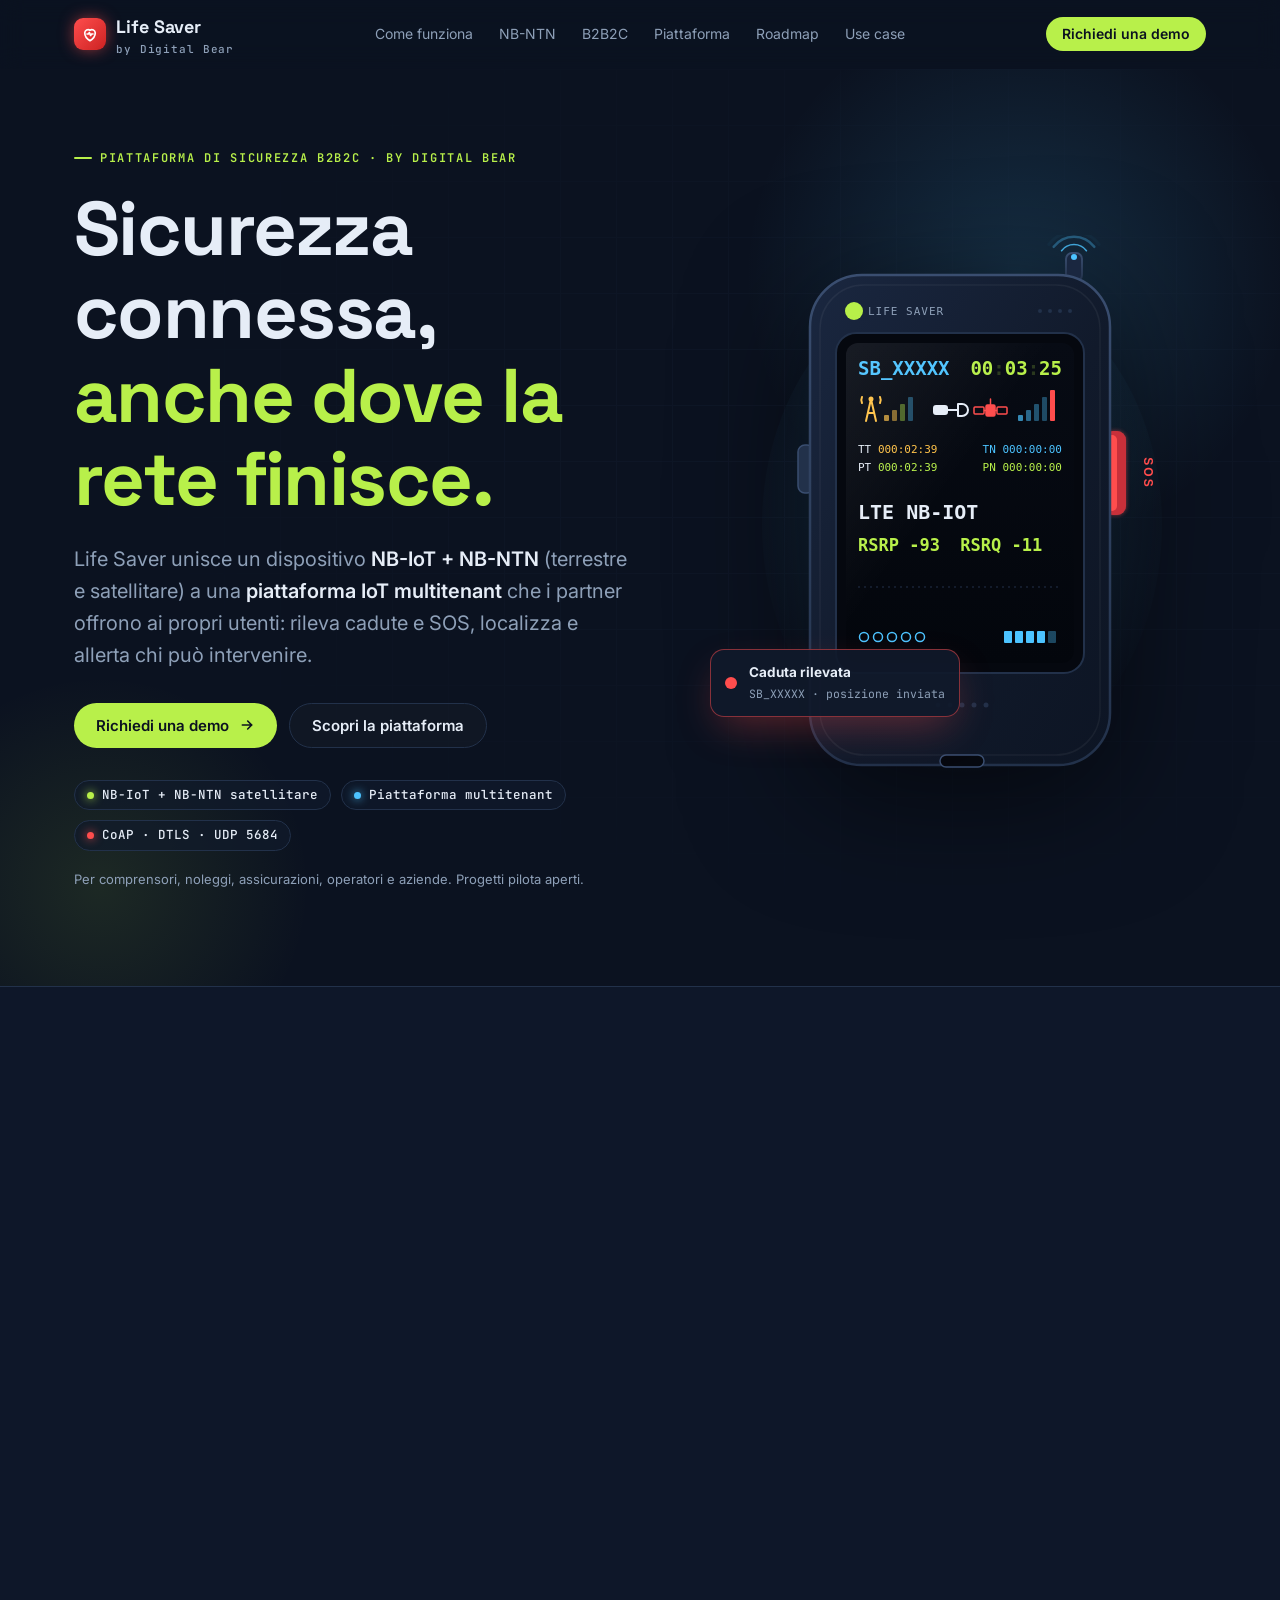
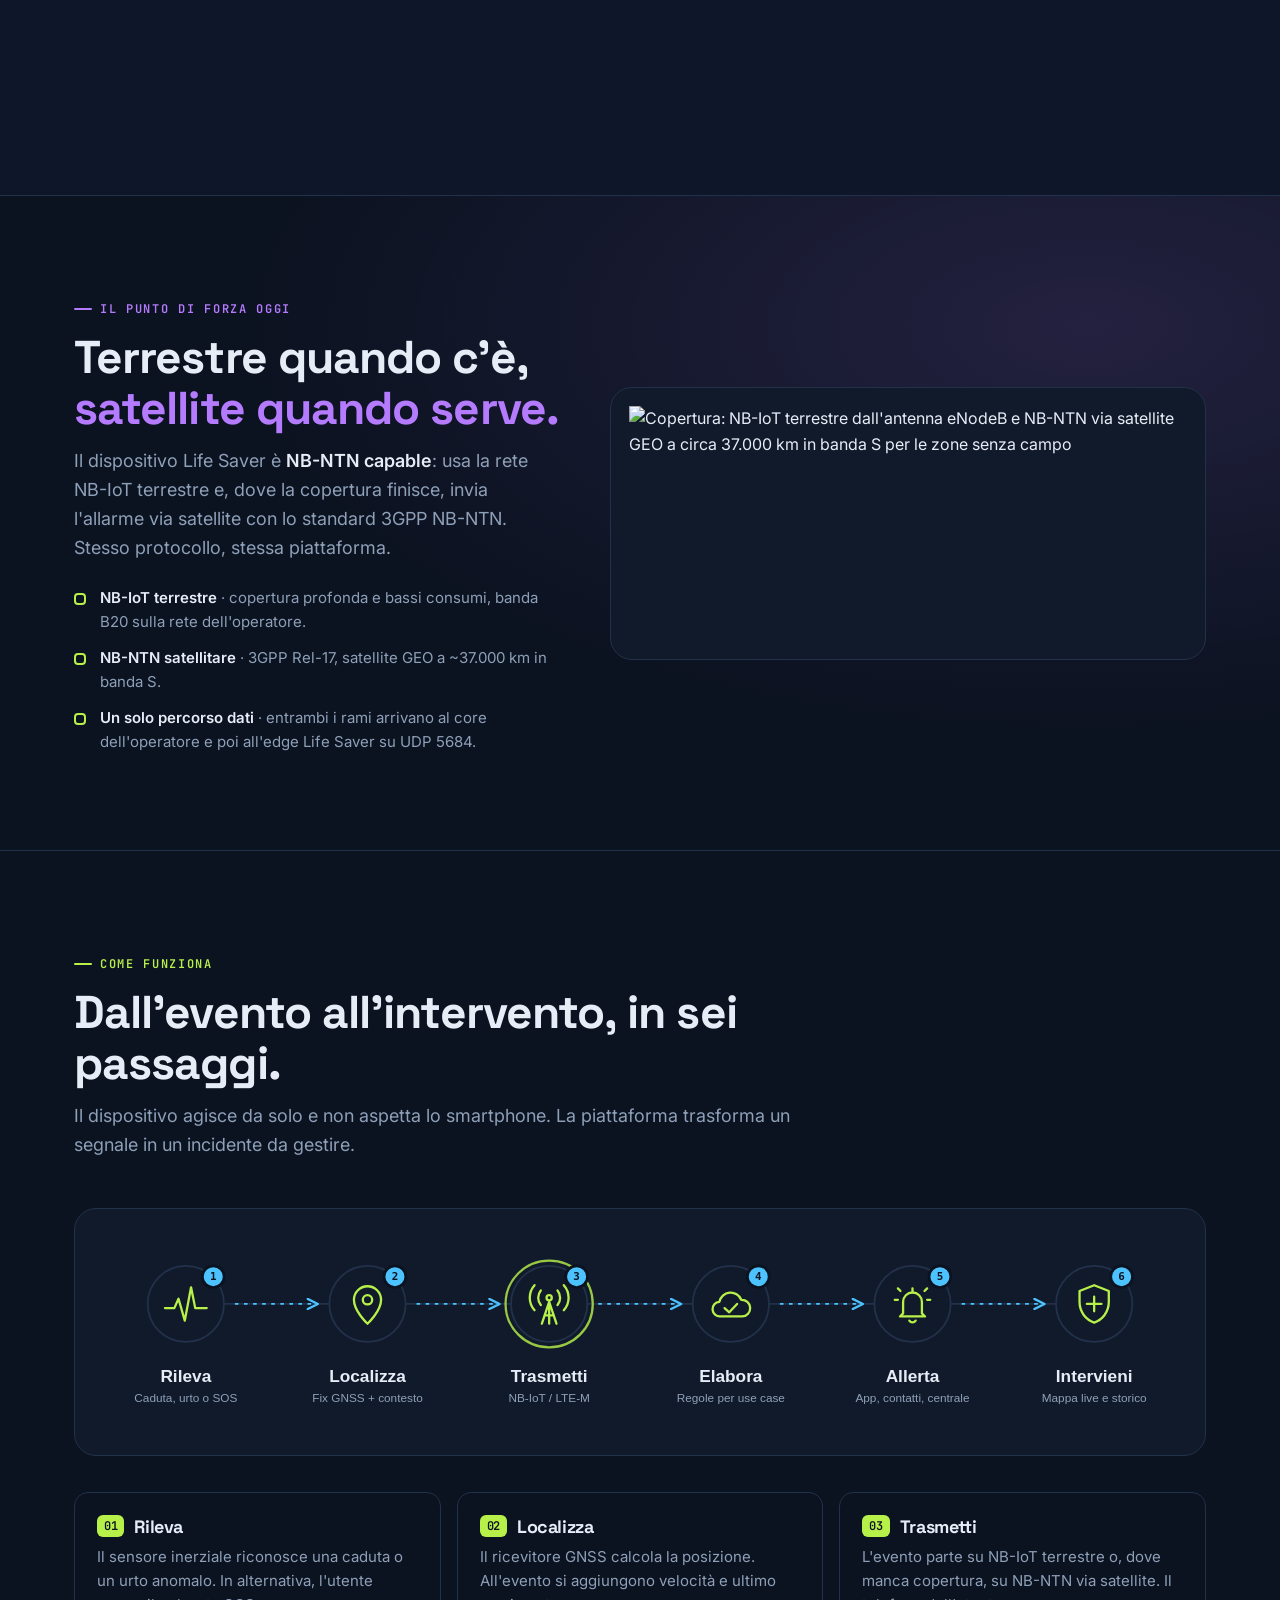
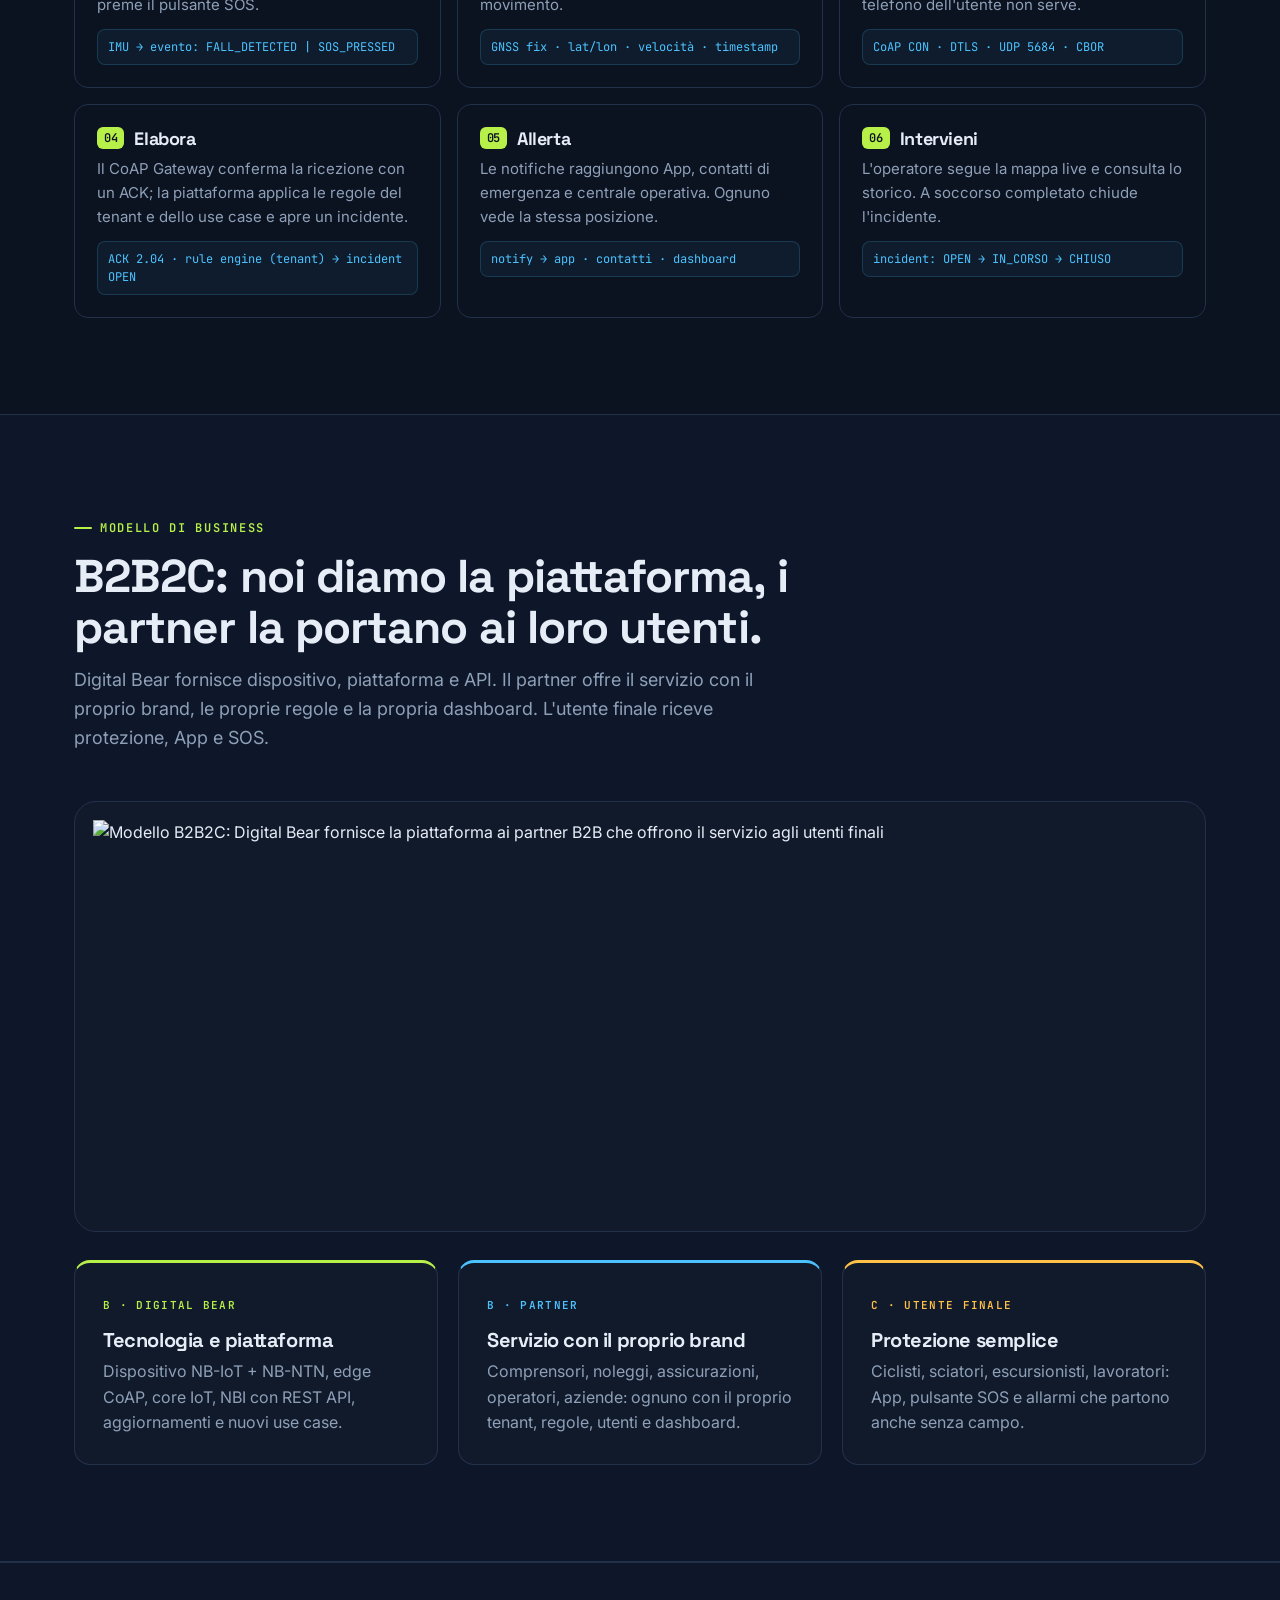
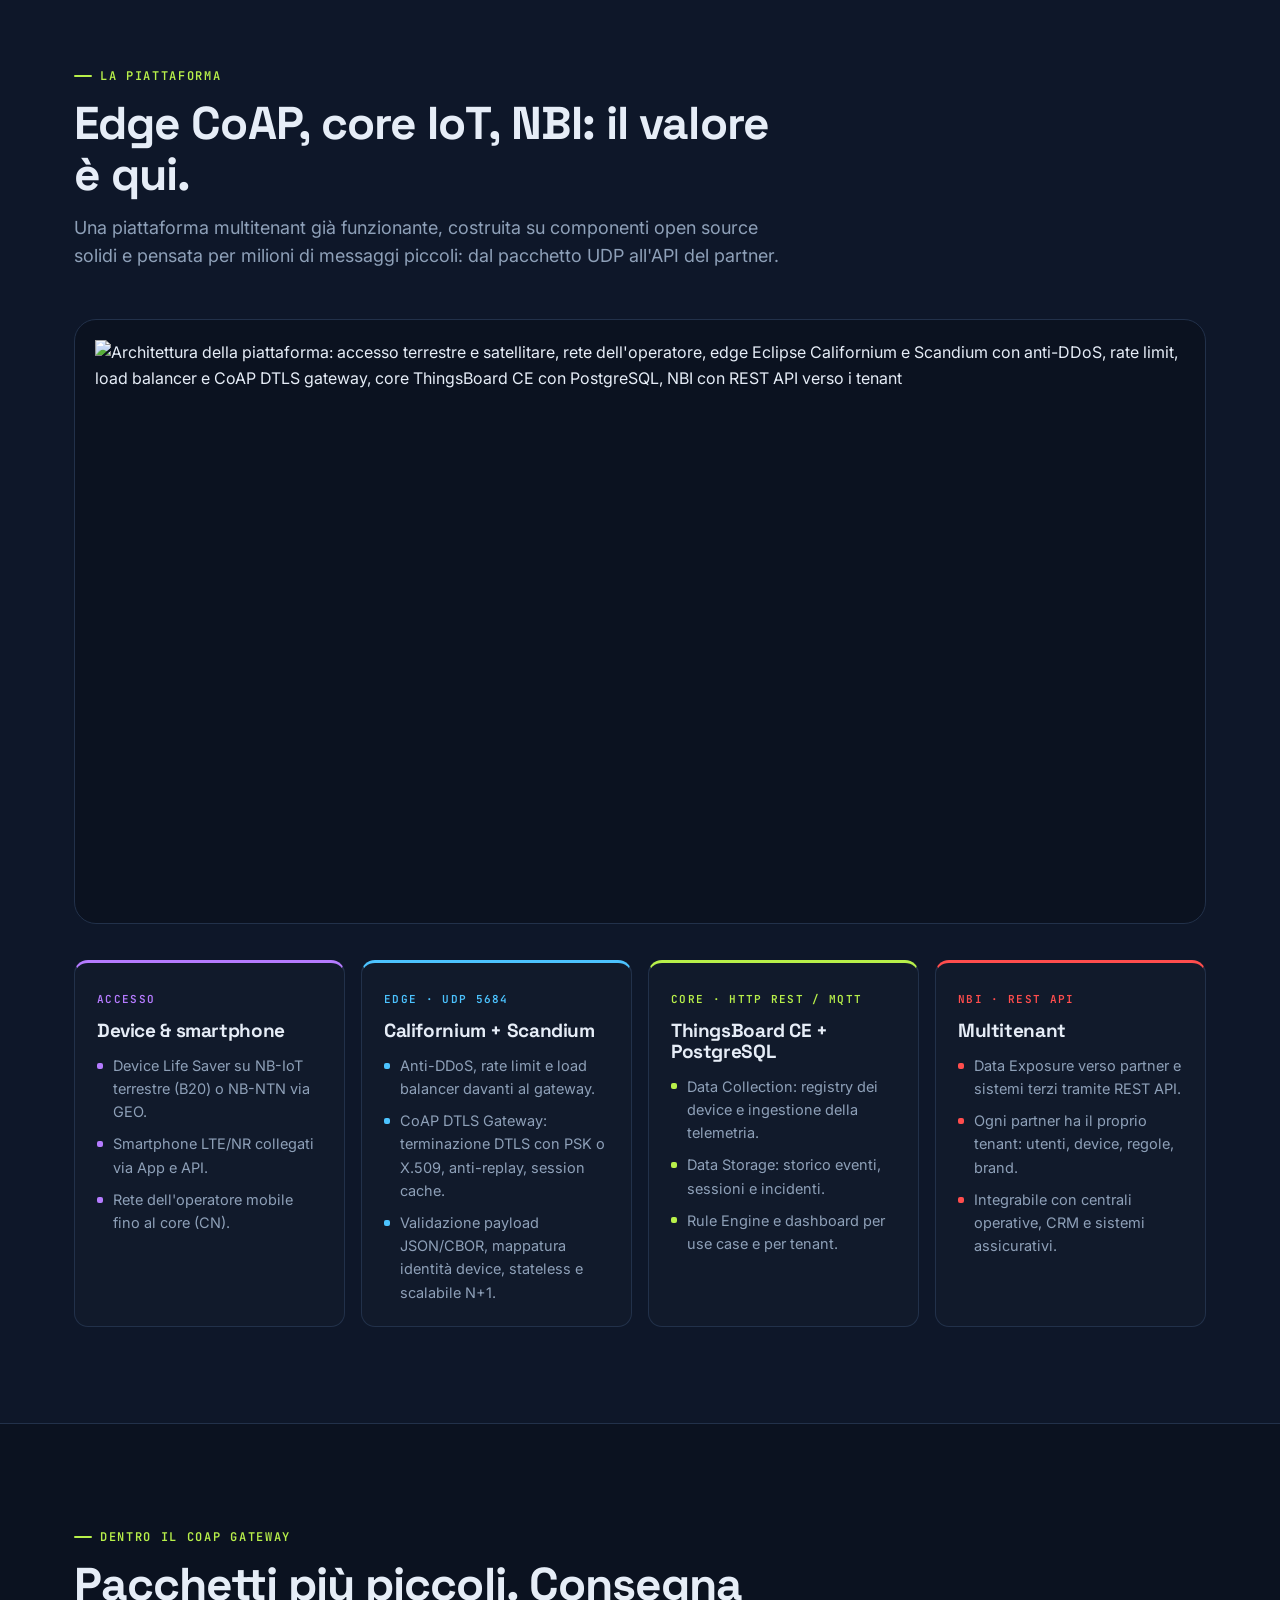
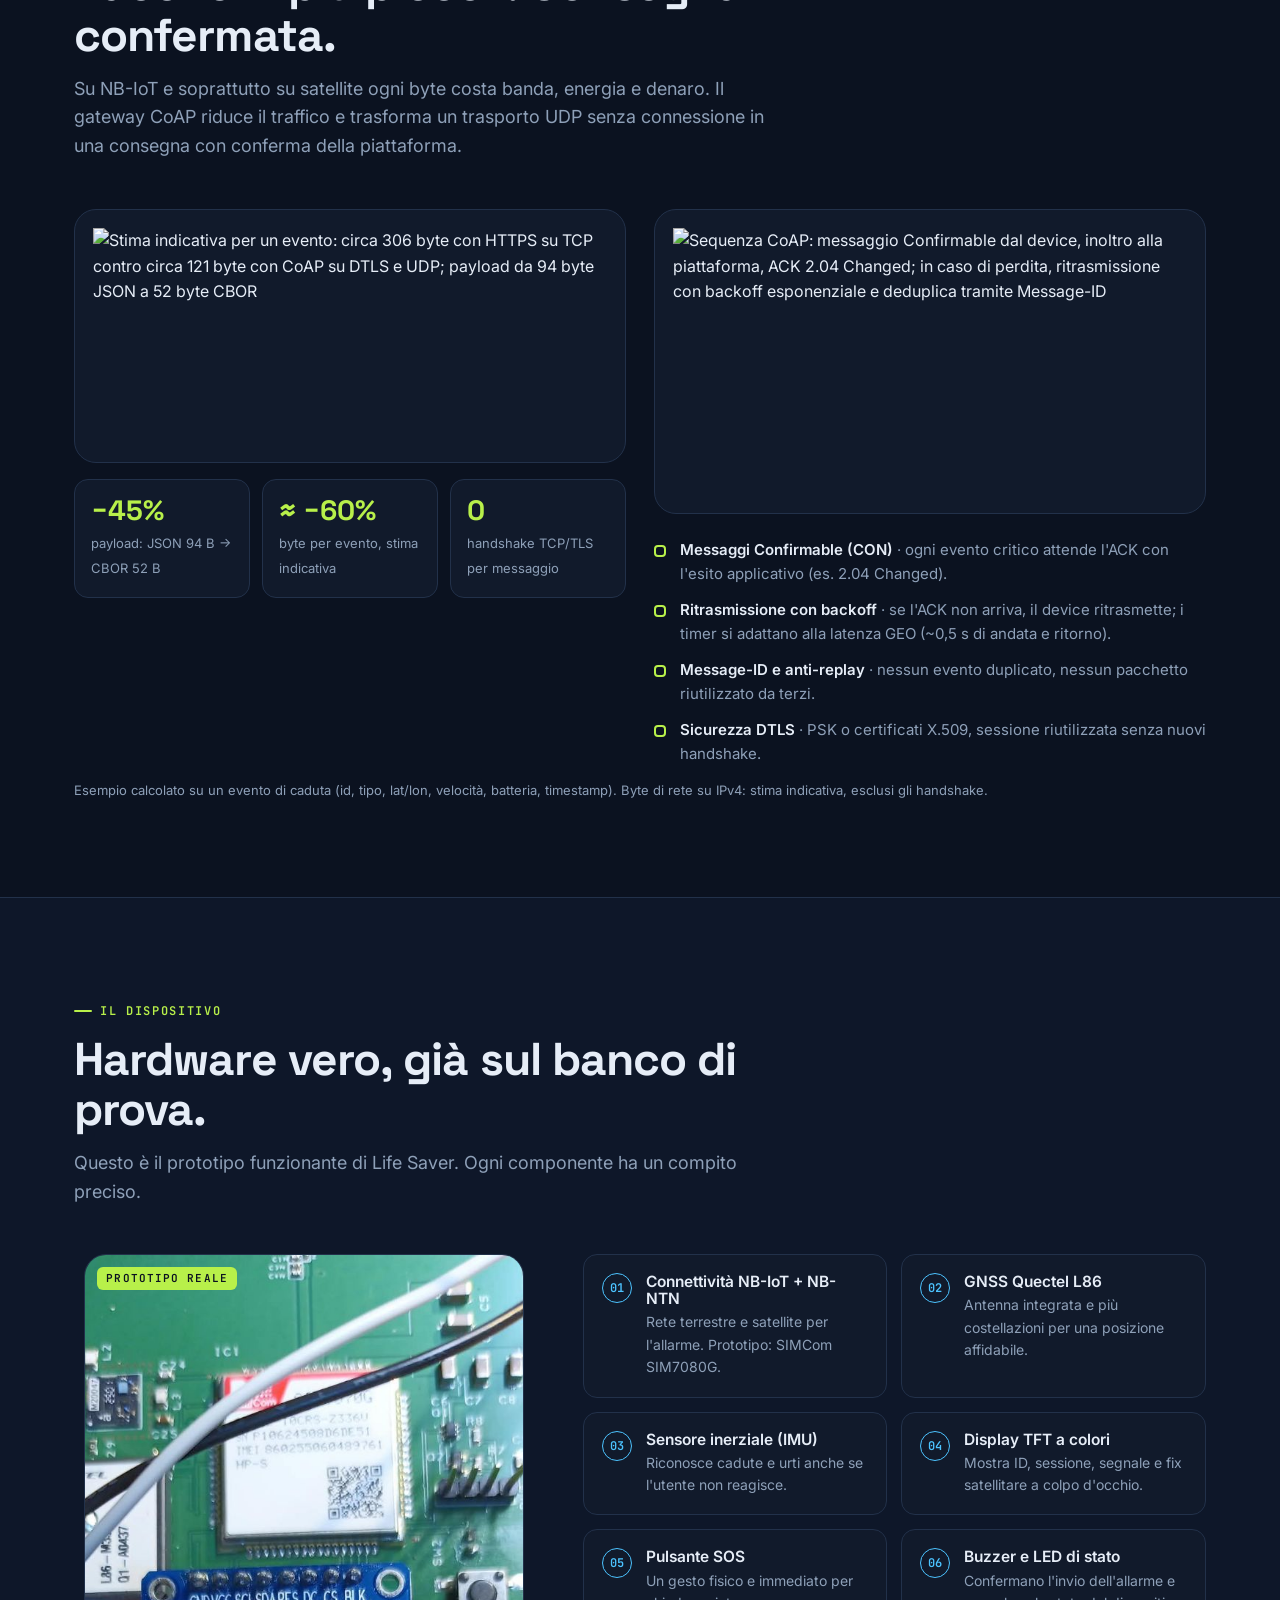
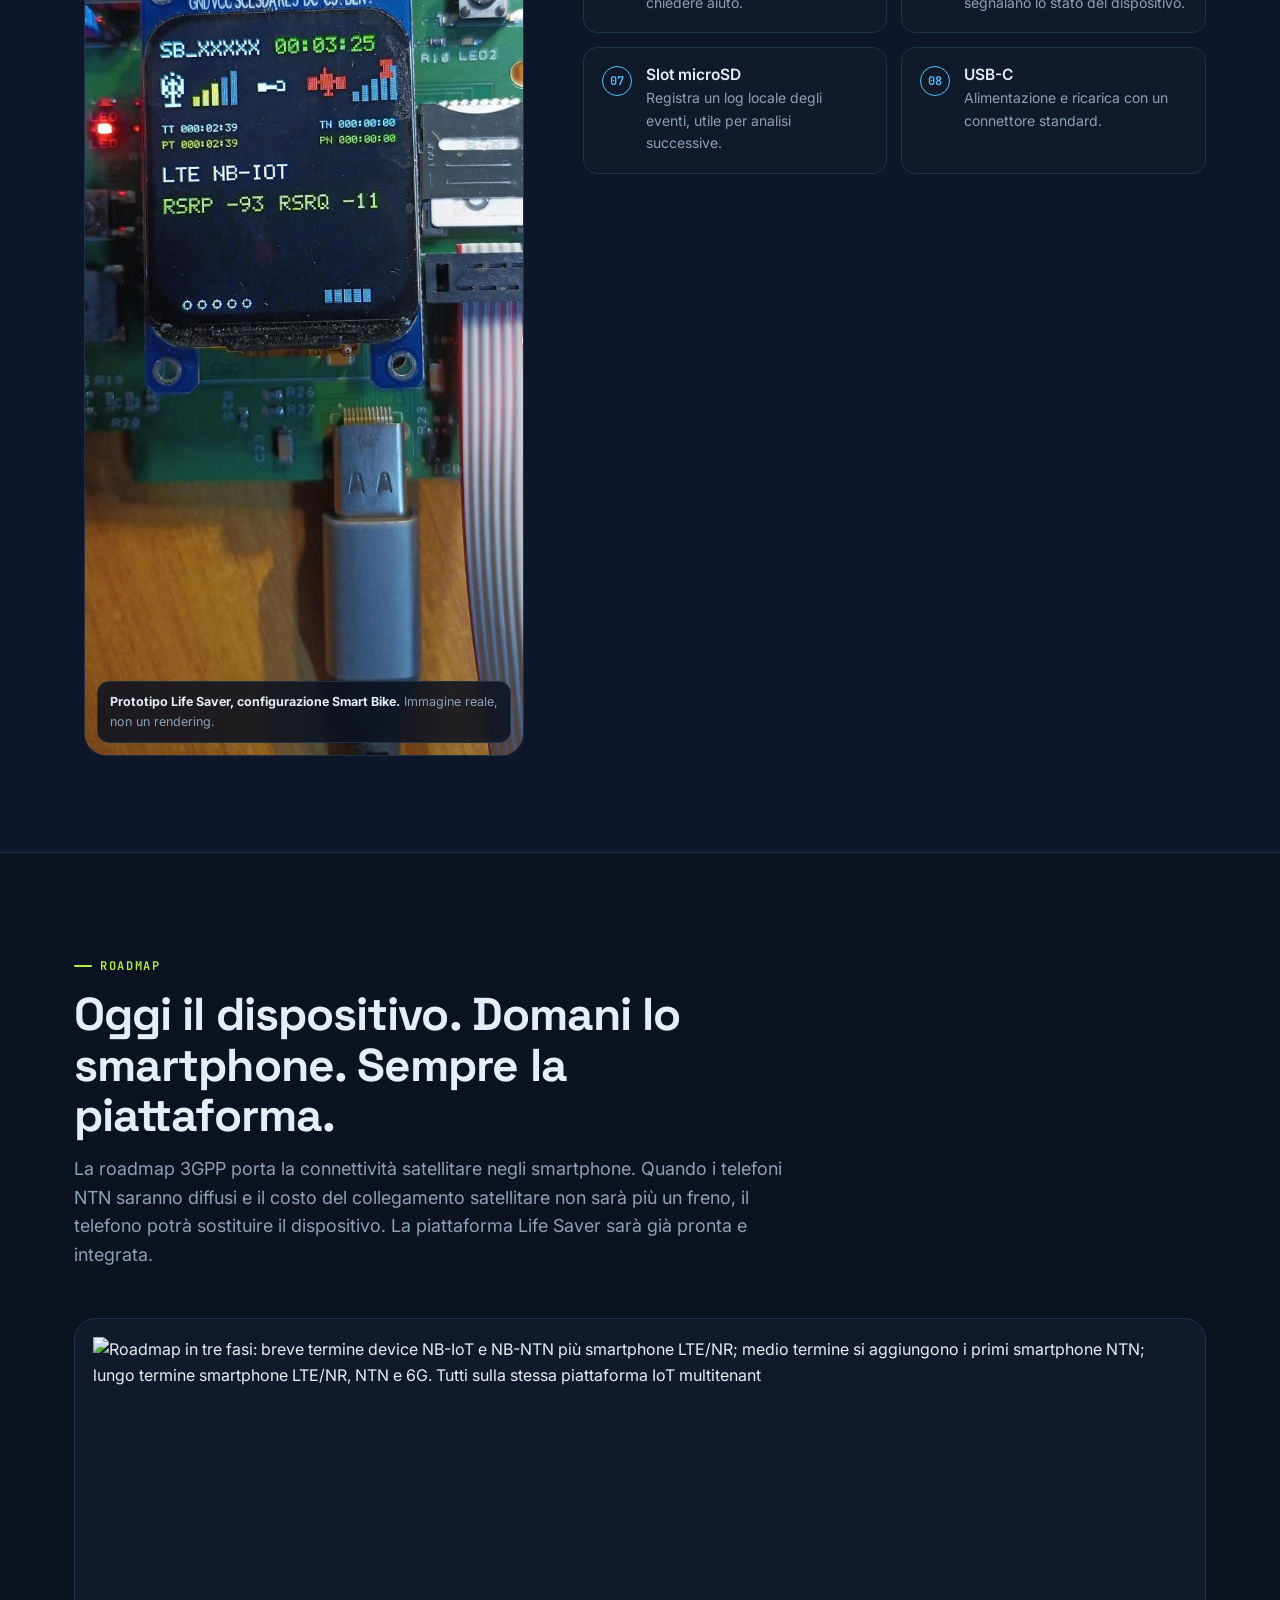
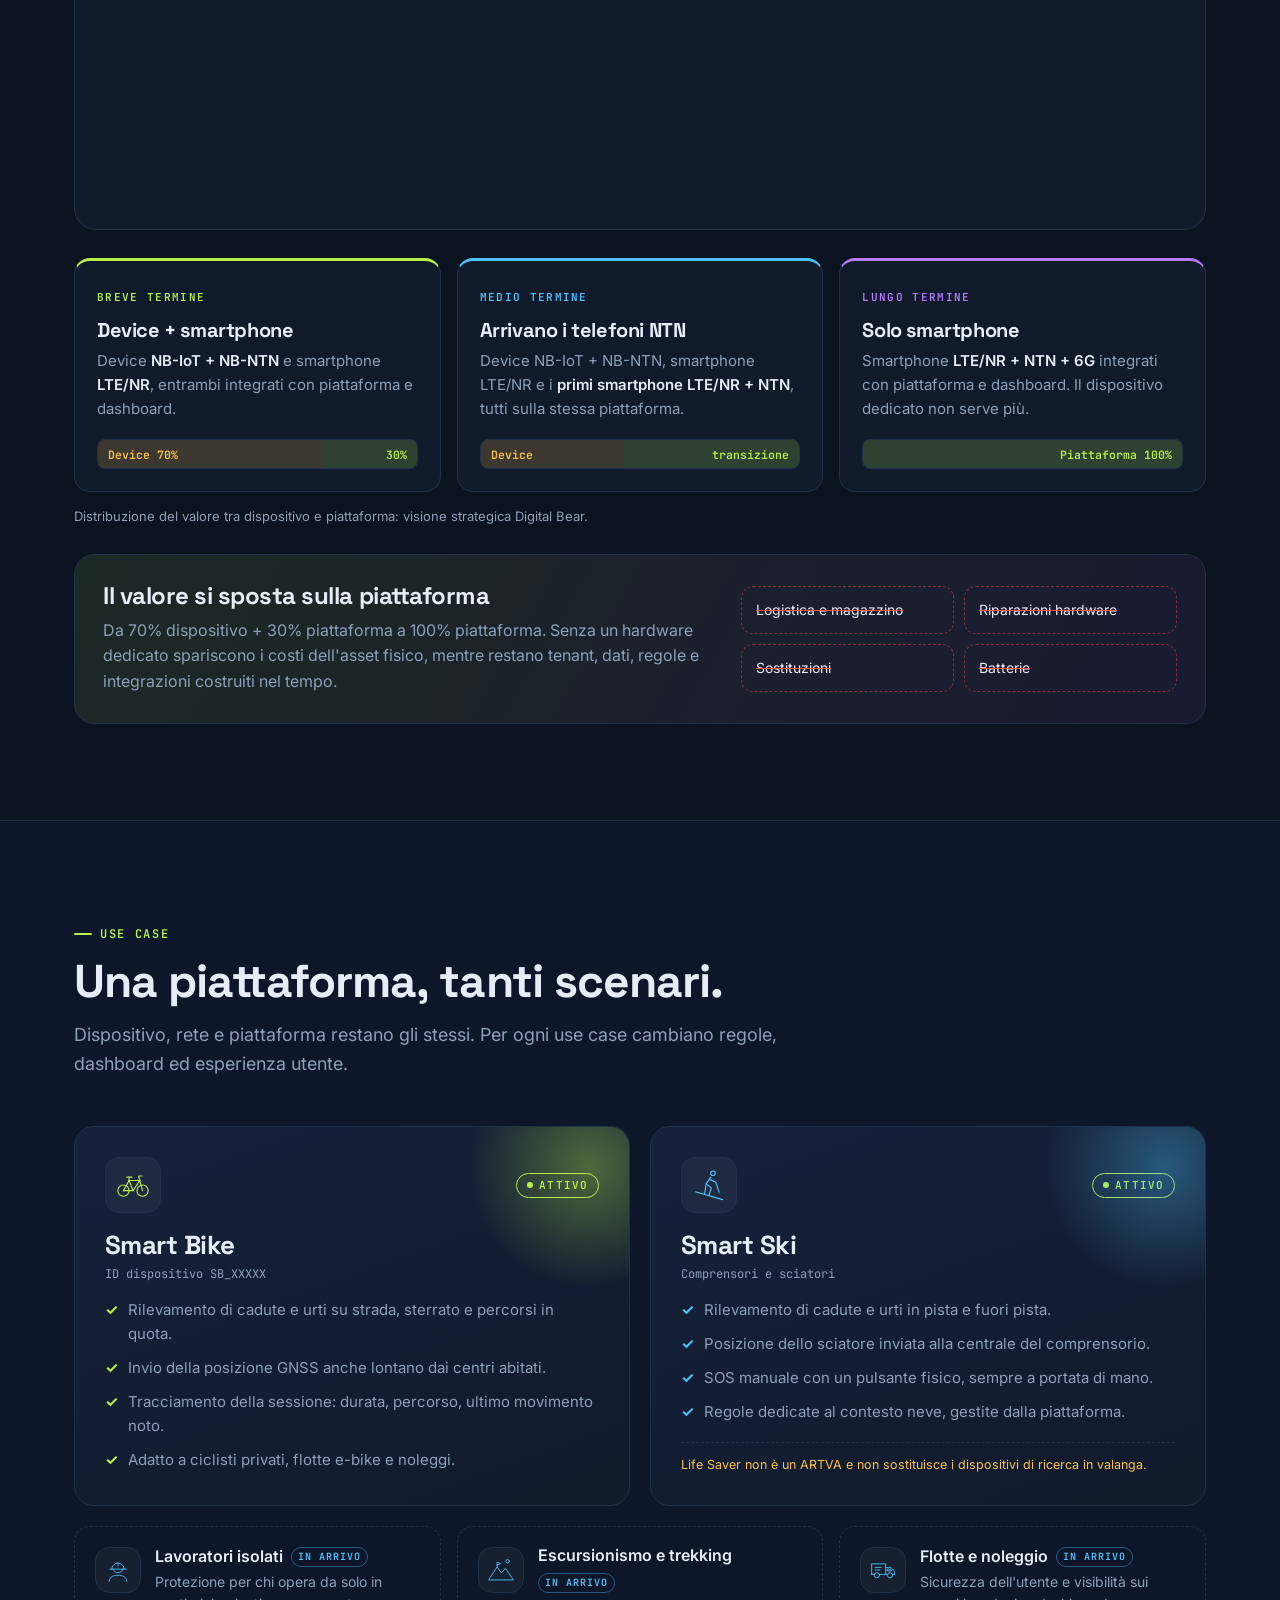
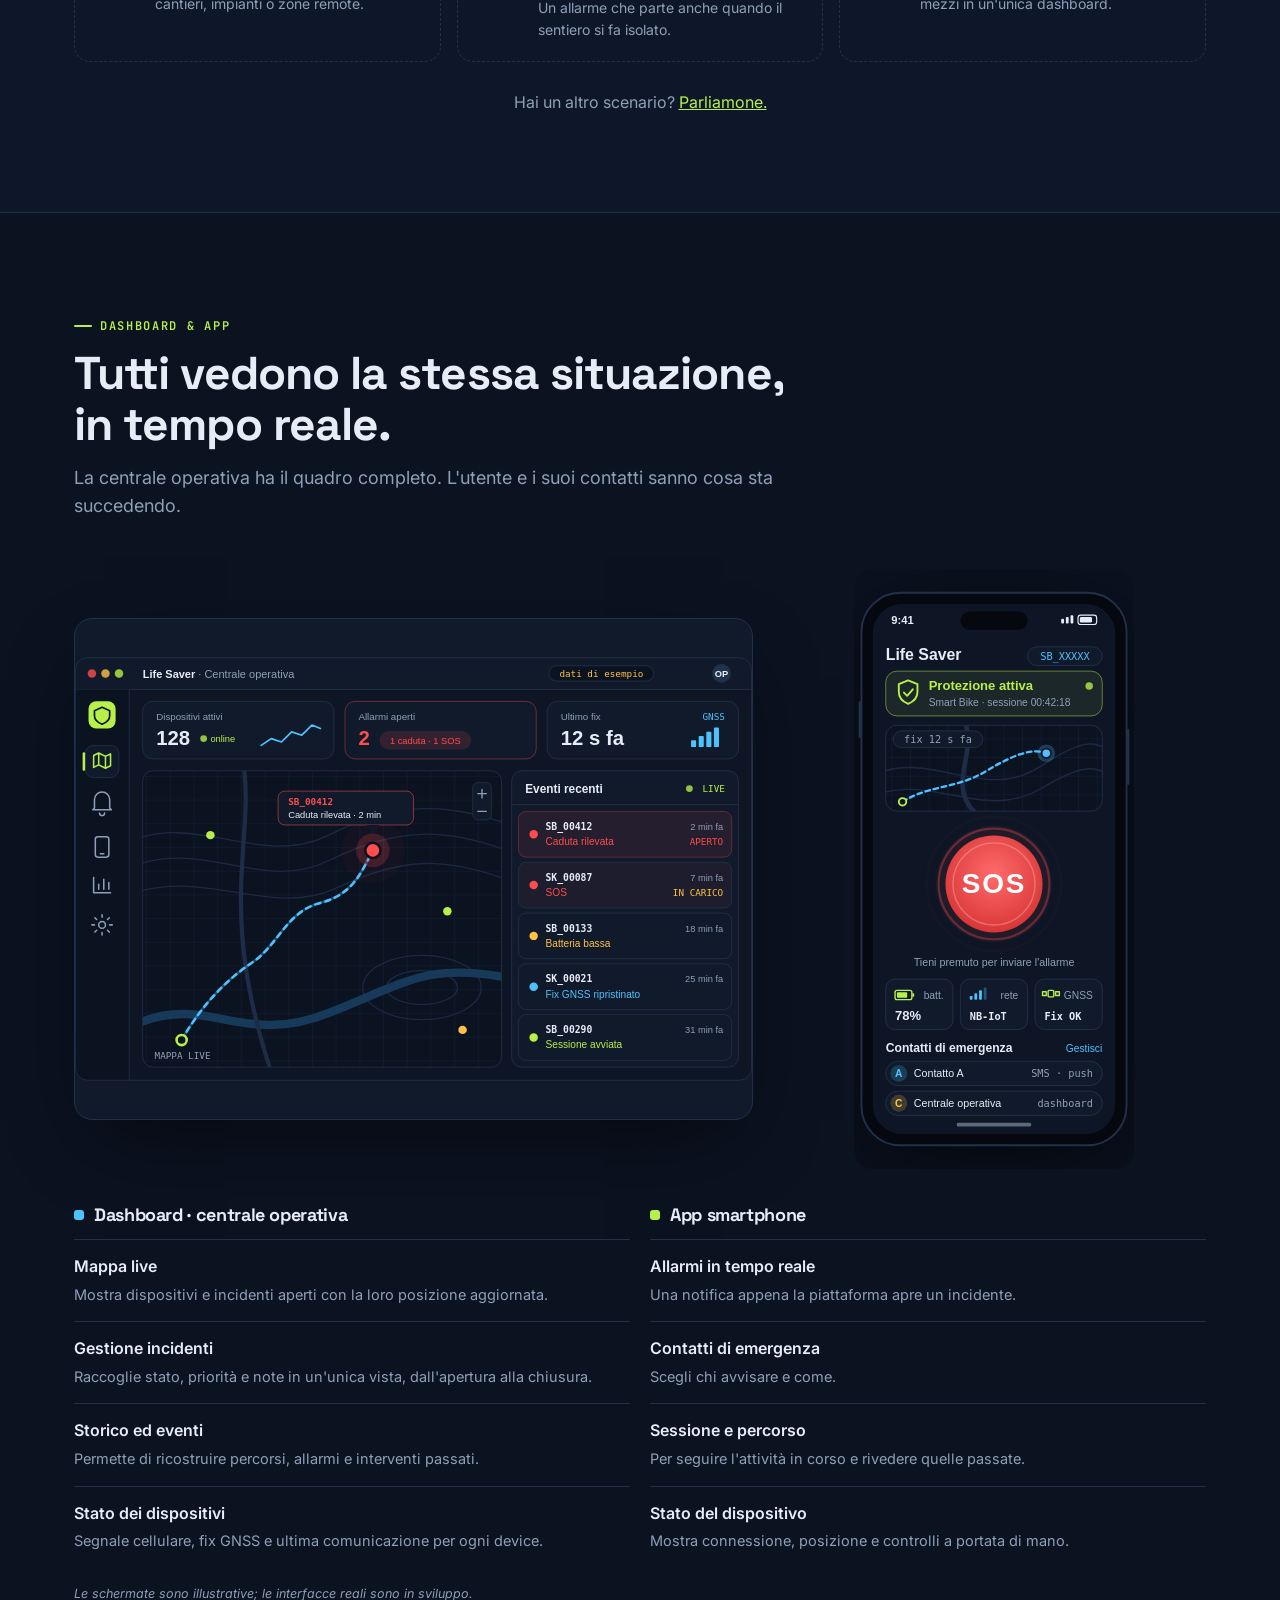
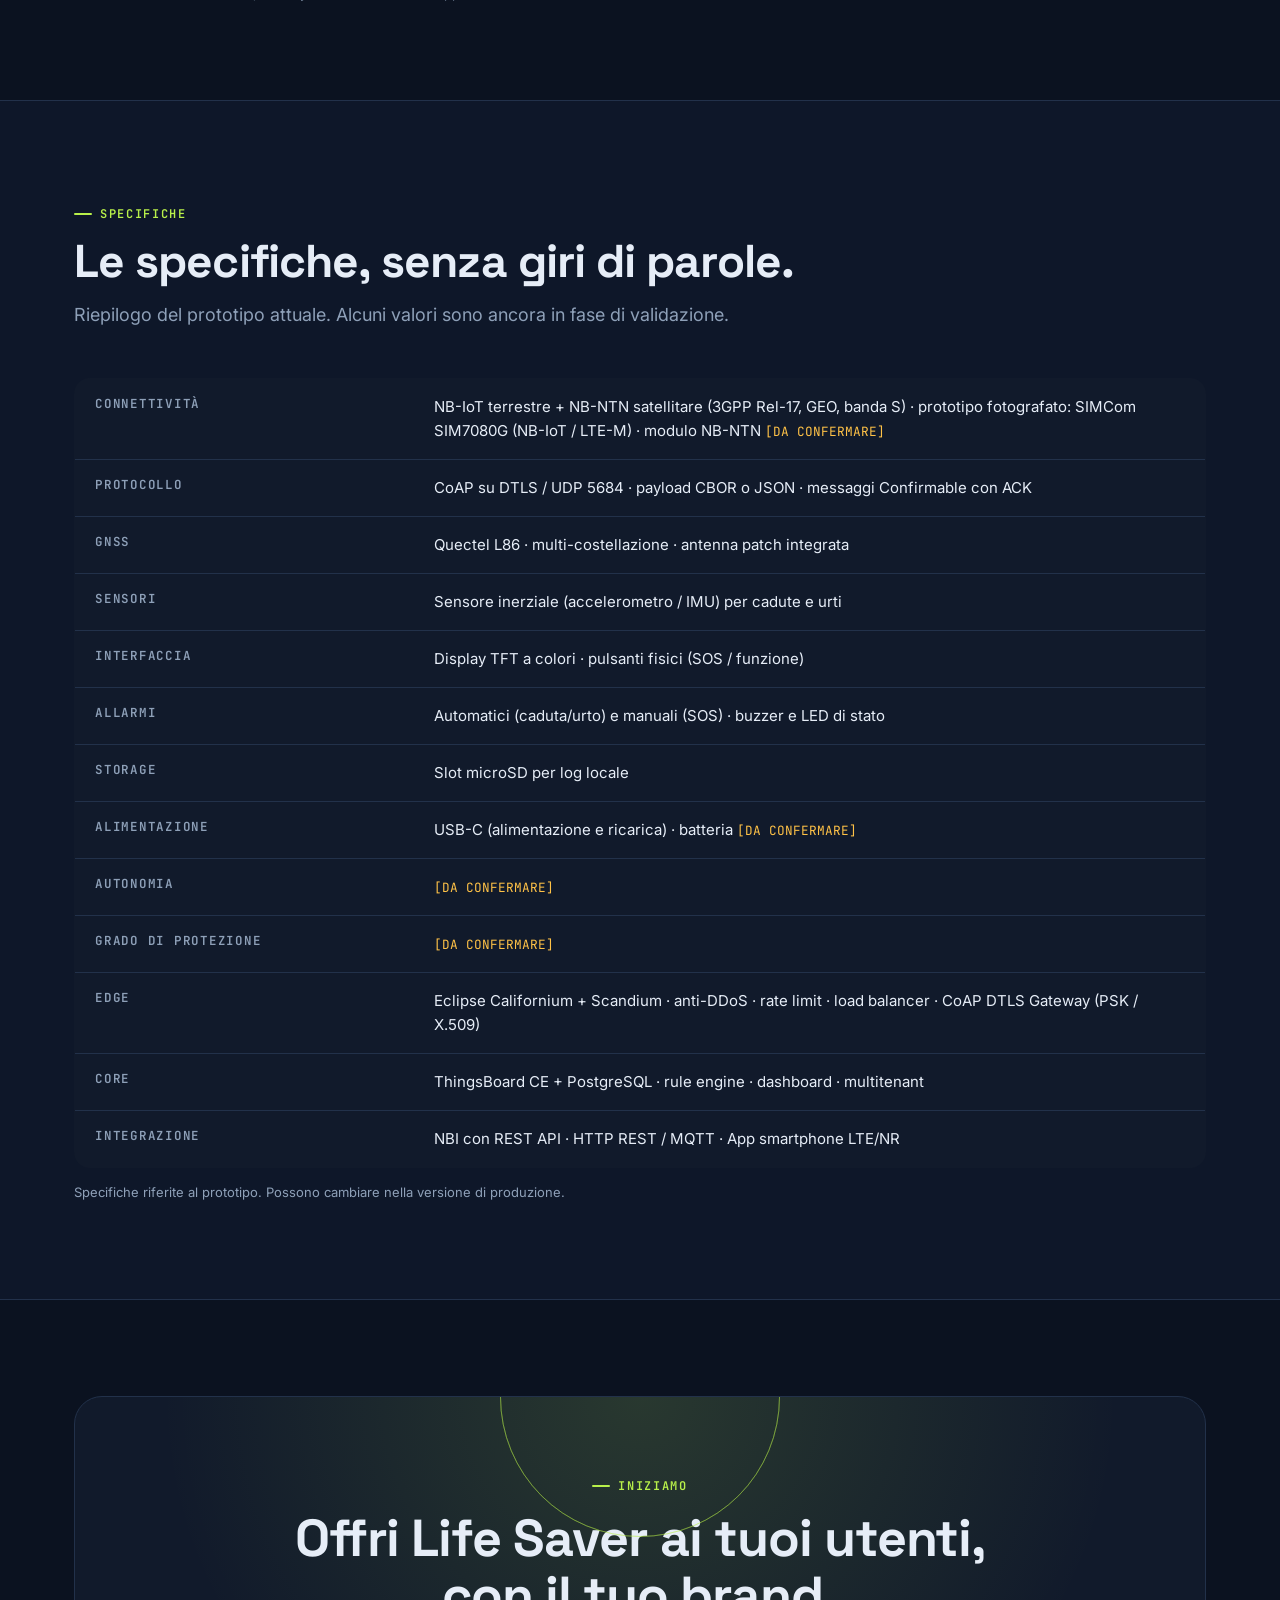
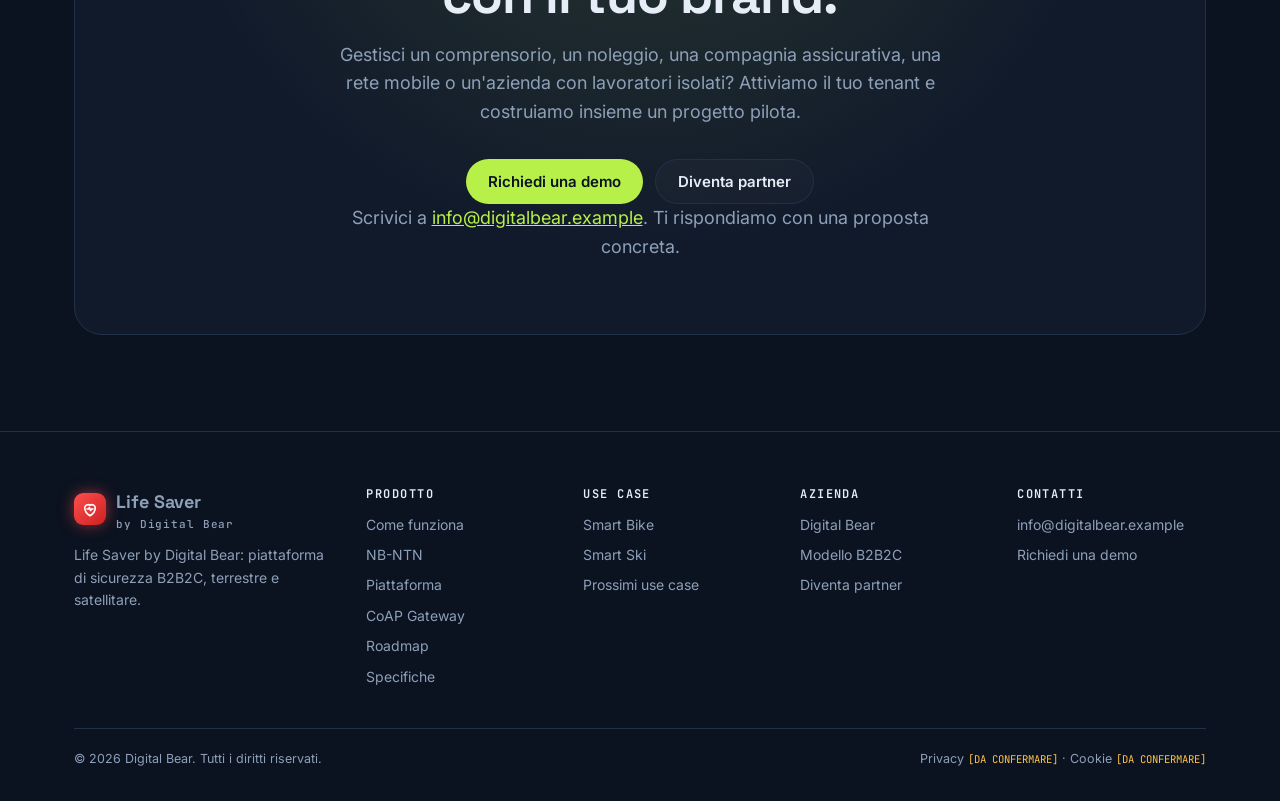
==== lifesaver/index.html @ 5d393915 "Life Saver v2: B2B2C, NB-NTN, platform, CoAP gateway and roadmap sections (diagrams pending) Co-Auth" ====
<!doctype html>
<html lang="it">
<head>
<meta charset="utf-8">
<meta name="viewport" content="width=device-width, initial-scale=1">
<title>Life Saver — Digital Bear</title>
<meta name="description" content="Life Saver by Digital Bear: piattaforma di sicurezza B2B2C con dispositivo NB-IoT + NB-NTN satellitare e piattaforma IoT multitenant con CoAP Gateway.">
<link rel="preconnect" href="https://fonts.googleapis.com">
<link rel="preconnect" href="https://fonts.gstatic.com" crossorigin>
<link href="https://fonts.googleapis.com/css2?family=Inter:wght@400;500;600&family=JetBrains+Mono:wght@400;600&family=Space+Grotesk:wght@500;600;700&display=swap" rel="stylesheet">
<style>
:root{
  --bg:#0B1220; --bg2:#0E1729; --surface:#111A2B; --surface2:#16223A;
  --line:#22314A; --text:#E6EDF7; --muted:#8EA0B8;
  --lime:#B8F04A; --sky:#4CC3FF; --violet:#B57BFF; --red:#FF4D4D; --amber:#FFC247;
  --r:16px; --max:1180px;
  --f-head:'Space Grotesk',Inter,system-ui,sans-serif;
  --f-body:Inter,system-ui,-apple-system,'Segoe UI',sans-serif;
  --f-mono:'JetBrains Mono',ui-monospace,Menlo,monospace;
}
*,*::before,*::after{box-sizing:border-box}
html{scroll-behavior:smooth;-webkit-text-size-adjust:100%}
body{margin:0;background:var(--bg);color:var(--text);font:16px/1.6 var(--f-body);-webkit-font-smoothing:antialiased;overflow-x:hidden}
img{max-width:100%;display:block}
a{color:inherit}
h1,h2,h3{font-family:var(--f-head);line-height:1.1;margin:0;letter-spacing:-.02em}
p{margin:0}
.wrap{max-width:var(--max);margin:0 auto;padding:0 24px}
@media (max-width:640px){.wrap{padding:0 16px}}
section{padding:96px 0;position:relative}
@media (max-width:640px){section{padding:64px 0}}
.eyebrow{display:inline-flex;align-items:center;gap:8px;font:600 12px/1 var(--f-mono);letter-spacing:.14em;text-transform:uppercase;color:var(--lime)}
.eyebrow::before{content:"";width:18px;height:2px;background:currentColor;border-radius:2px}
.sec-head{max-width:720px;margin-bottom:48px}
.sec-head h2{font-size:clamp(30px,4.2vw,46px);margin:14px 0 14px}
.sec-head p{color:var(--muted);font-size:18px}
.mono{font-family:var(--f-mono)}
.tbc{color:var(--amber);font-family:var(--f-mono);font-size:.85em;white-space:nowrap}

/* buttons */
.btn{display:inline-flex;align-items:center;gap:10px;padding:14px 22px;border-radius:999px;font:600 15px/1 var(--f-body);text-decoration:none;transition:transform .15s ease,box-shadow .2s ease,background .2s}
.btn:hover{transform:translateY(-1px)}
.btn-primary{background:var(--lime);color:#0B1220;box-shadow:0 0 0 0 rgba(184,240,74,.5)}
.btn-primary:hover{box-shadow:0 8px 30px -6px rgba(184,240,74,.55)}
.btn-ghost{border:1px solid var(--line);color:var(--text);background:rgba(255,255,255,.02)}
.btn-ghost:hover{border-color:var(--sky);color:var(--sky)}

/* nav */
.nav{position:sticky;top:0;z-index:50;background:rgba(11,18,32,.78);backdrop-filter:blur(12px);-webkit-backdrop-filter:blur(12px);border-bottom:1px solid transparent;transition:border-color .2s}
.nav.scrolled{border-bottom-color:var(--line)}
.nav .wrap{display:flex;align-items:center;justify-content:space-between;height:68px;gap:16px}
.brand{display:flex;align-items:center;gap:10px;text-decoration:none;font-family:var(--f-head);font-weight:700;font-size:18px}
.brand-mark{width:32px;height:32px;border-radius:9px;background:linear-gradient(135deg,var(--red),#c22);display:grid;place-items:center;box-shadow:0 0 18px -4px var(--red)}
.brand small{display:block;font:500 11px/1 var(--f-mono);color:var(--muted);letter-spacing:.08em;margin-top:3px}
.nav-links{display:flex;gap:26px;font-size:14px;color:var(--muted)}
.nav-links a{text-decoration:none}.nav-links a:hover{color:var(--text)}
@media (max-width:900px){.nav-links{display:none}}
.nav .btn{padding:10px 16px;font-size:14px}

/* hero */
.hero{padding:72px 0 96px;overflow:hidden}
.hero::before{content:"";position:absolute;inset:-20% -10% auto auto;width:780px;height:780px;background:radial-gradient(closest-side,rgba(76,195,255,.16),transparent 70%);pointer-events:none}
.hero::after{content:"";position:absolute;left:-200px;bottom:-200px;width:600px;height:600px;background:radial-gradient(closest-side,rgba(184,240,74,.10),transparent 70%);pointer-events:none}
.grid-bg{position:absolute;inset:0;background-image:linear-gradient(var(--line) 1px,transparent 1px),linear-gradient(90deg,var(--line) 1px,transparent 1px);background-size:56px 56px;opacity:.22;mask-image:radial-gradient(ellipse at 70% 40%,#000 0%,transparent 65%);-webkit-mask-image:radial-gradient(ellipse at 70% 40%,#000 0%,transparent 65%);pointer-events:none}
.hero .wrap{display:grid;grid-template-columns:1.1fr .9fr;gap:48px;align-items:center;position:relative;z-index:1}
@media (max-width:900px){.hero .wrap{grid-template-columns:1fr}}
.hero h1{font-size:clamp(40px,6.4vw,76px);margin:20px 0 22px}
.hero h1 em{font-style:normal;color:var(--lime)}
.hero .lead{font-size:clamp(17px,1.6vw,20px);color:var(--muted);max-width:560px}
.cta-row{display:flex;flex-wrap:wrap;gap:12px;margin-top:32px}
.chips{display:flex;flex-wrap:wrap;gap:10px;margin-top:32px}
.chip{display:inline-flex;align-items:center;gap:8px;padding:8px 12px;border:1px solid var(--line);border-radius:999px;font:500 12.5px/1 var(--f-mono);color:var(--text);background:rgba(17,26,43,.7)}
.chip i{width:7px;height:7px;border-radius:50%;background:var(--lime);box-shadow:0 0 10px var(--lime)}
.chip:nth-child(2) i{background:var(--sky);box-shadow:0 0 10px var(--sky)}
.chip:nth-child(3) i{background:var(--red);box-shadow:0 0 10px var(--red)}
.micro{margin-top:18px;font-size:13px;color:var(--muted)}
.hero-visual{position:relative;display:flex;justify-content:center}
.hero-visual img{width:min(420px,100%);filter:drop-shadow(0 30px 60px rgba(0,0,0,.55));animation:float 6s ease-in-out infinite}
@keyframes float{0%,100%{transform:translateY(0)}50%{transform:translateY(-10px)}}
.alert-toast{position:absolute;left:-8px;bottom:14%;background:rgba(17,26,43,.92);border:1px solid rgba(255,77,77,.5);border-radius:14px;padding:12px 14px;display:flex;gap:12px;align-items:center;box-shadow:0 16px 40px -10px rgba(255,77,77,.35);font-size:13px;max-width:250px;animation:toast 7s ease-in-out infinite}
.alert-toast b{display:block;font-size:13.5px}
.alert-toast span{color:var(--muted);font-family:var(--f-mono);font-size:11.5px}
.alert-dot{flex:none;width:12px;height:12px;border-radius:50%;background:var(--red);box-shadow:0 0 0 0 rgba(255,77,77,.7);animation:ping 1.6s infinite}
@keyframes ping{0%{box-shadow:0 0 0 0 rgba(255,77,77,.7)}100%{box-shadow:0 0 0 14px rgba(255,77,77,0)}}
@keyframes toast{0%,12%{opacity:0;transform:translateY(10px)}20%,85%{opacity:1;transform:none}100%{opacity:0}}
@media (max-width:900px){.alert-toast{left:0}}
@media (prefers-reduced-motion:reduce){*{animation:none!important;transition:none!important}html{scroll-behavior:auto}}

/* problem */
.problem{background:var(--bg2);border-top:1px solid var(--line);border-bottom:1px solid var(--line)}
.cards3{display:grid;grid-template-columns:repeat(3,1fr);gap:20px}
@media (max-width:900px){.cards3{grid-template-columns:1fr}}
.card{background:var(--surface);border:1px solid var(--line);border-radius:var(--r);padding:28px;position:relative;overflow:hidden}
.scenario .num{font:600 12px/1 var(--f-mono);color:var(--muted)}
.scenario h3{font-size:21px;margin:14px 0 10px}
.scenario p{color:var(--muted)}
.scenario .bar{position:absolute;left:0;top:0;height:3px;width:100%;background:linear-gradient(90deg,var(--red),transparent)}
.closing{margin-top:40px;font-family:var(--f-head);font-size:clamp(20px,2.4vw,26px);max-width:760px}
.closing span{color:var(--lime)}

/* flow */
.flow-figure{background:var(--surface);border:1px solid var(--line);border-radius:22px;padding:28px 20px;margin-bottom:36px}
.flow-figure .h{display:block}.flow-figure .v{display:none;width:100%;height:auto;max-width:360px;margin:0 auto}
.flow-figure img{width:100%;height:auto}
@media (max-width:760px){.flow-figure .h{display:none}.flow-figure .v{display:block}}
.steps{display:grid;grid-template-columns:repeat(3,1fr);gap:16px;counter-reset:s}
@media (max-width:900px){.steps{grid-template-columns:repeat(2,1fr)}}
@media (max-width:560px){.steps{grid-template-columns:1fr}}
.step{padding:22px;background:transparent;border:1px solid var(--line);border-radius:14px;transition:border-color .2s,background .2s}
.step:hover{border-color:rgba(184,240,74,.45);background:rgba(184,240,74,.03)}
.step h3{font-size:18px;display:flex;align-items:center;gap:10px;margin-bottom:8px}
.step h3::before{counter-increment:s;content:"0" counter(s);font:600 12px/1 var(--f-mono);color:#0B1220;background:var(--lime);padding:5px 7px;border-radius:6px}
.step p{color:var(--muted);font-size:15px}
.step code{display:block;margin-top:12px;font:12px/1.5 var(--f-mono);color:var(--sky);background:rgba(76,195,255,.06);border:1px solid rgba(76,195,255,.18);padding:8px 10px;border-radius:8px;overflow-wrap:anywhere}

/* architecture */
.arch{background:var(--bg2);border-top:1px solid var(--line);border-bottom:1px solid var(--line)}
.arch-figure{background:var(--bg);border:1px solid var(--line);border-radius:22px;padding:20px;overflow-x:auto;margin-bottom:36px}
.arch-figure img{min-width:760px;width:100%;height:auto}
.scroll-hint{display:none;font:12px var(--f-mono);color:var(--muted);margin:-24px 0 28px}
@media (max-width:800px){.scroll-hint{display:block}}
.layers{display:grid;grid-template-columns:repeat(4,1fr);gap:16px}
@media (max-width:1000px){.layers{grid-template-columns:repeat(2,1fr)}}
@media (max-width:560px){.layers{grid-template-columns:1fr}}
.layer{padding:22px;border-radius:14px;background:var(--surface);border:1px solid var(--line);border-top:3px solid var(--c,var(--lime))}
.layer .lvl{font:600 11px/1 var(--f-mono);letter-spacing:.12em;color:var(--c,var(--lime))}
.layer h3{font-size:19px;margin:10px 0 12px}
.layer ul{margin:0;padding:0;list-style:none;display:grid;gap:9px}
.layer li{font-size:14.5px;color:var(--muted);padding-left:16px;position:relative}
.layer li::before{content:"";position:absolute;left:0;top:.6em;width:6px;height:6px;border-radius:2px;background:var(--c,var(--lime))}

/* device */
.device-grid{display:grid;grid-template-columns:.85fr 1.15fr;gap:48px;align-items:start}
@media (max-width:900px){.device-grid{grid-template-columns:1fr}}
.photo{position:relative;border-radius:22px;overflow:hidden;border:1px solid var(--line);background:var(--surface);max-width:440px;margin:0 auto}
.photo img{width:100%;aspect-ratio:844/1100;object-fit:cover;object-position:center 22%}
.photo figcaption{position:absolute;left:12px;right:12px;bottom:12px;background:rgba(11,18,32,.85);backdrop-filter:blur(6px);border:1px solid var(--line);border-radius:12px;padding:10px 12px;font-size:12.5px;color:var(--muted)}
.photo figcaption b{color:var(--text)}
.photo .tag{position:absolute;top:12px;left:12px;font:600 11px/1 var(--f-mono);letter-spacing:.1em;background:var(--lime);color:#0B1220;padding:6px 9px;border-radius:6px}
.callouts{display:grid;grid-template-columns:repeat(2,1fr);gap:14px}
@media (max-width:560px){.callouts{grid-template-columns:1fr}}
.callout{display:flex;gap:14px;padding:18px;border:1px solid var(--line);border-radius:14px;background:var(--surface)}
.callout .n{flex:none;width:30px;height:30px;border-radius:50%;border:1px solid var(--sky);color:var(--sky);display:grid;place-items:center;font:600 12px var(--f-mono)}
.callout h3{font-size:15.5px;margin-bottom:4px;font-family:var(--f-body);font-weight:600;letter-spacing:0}
.callout p{font-size:14px;color:var(--muted)}

/* use cases */
.usecases{background:var(--bg2);border-top:1px solid var(--line);border-bottom:1px solid var(--line)}
.uc-grid{display:grid;grid-template-columns:1fr 1fr;gap:20px}
@media (max-width:900px){.uc-grid{grid-template-columns:1fr}}
.uc{padding:30px;border-radius:20px;background:linear-gradient(160deg,var(--surface2),var(--surface));border:1px solid var(--line);position:relative;overflow:hidden}
.uc::after{content:"";position:absolute;right:-80px;top:-80px;width:240px;height:240px;border-radius:50%;background:radial-gradient(closest-side,var(--glow),transparent);opacity:.35}
.uc-top{display:flex;align-items:center;justify-content:space-between;gap:12px;margin-bottom:18px}
.uc-icon{width:56px;height:56px;border-radius:14px;display:grid;place-items:center;background:rgba(255,255,255,.04);border:1px solid var(--line);color:var(--accent)}
.uc-icon svg{width:36px;height:36px}
.badge{font:600 11px/1 var(--f-mono);letter-spacing:.1em;padding:6px 10px;border-radius:999px;border:1px solid currentColor;color:var(--lime);display:inline-flex;align-items:center;gap:6px}
.badge::before{content:"";width:6px;height:6px;border-radius:50%;background:currentColor;animation:ping2 2s infinite}
@keyframes ping2{50%{opacity:.3}}
.uc h3{font-size:26px;margin-bottom:6px}
.uc .id{font:12px var(--f-mono);color:var(--muted);margin-bottom:16px}
.uc ul{margin:0;padding:0;list-style:none;display:grid;gap:10px}
.uc li{display:flex;gap:10px;color:var(--muted);font-size:15px}
.uc li::before{content:"✓";color:var(--accent);font-weight:700;flex:none}
.uc .note{margin-top:18px;font-size:12.5px;color:var(--amber);border-top:1px dashed var(--line);padding-top:12px}
.next-grid{display:grid;grid-template-columns:repeat(3,1fr);gap:16px;margin-top:20px}
@media (max-width:900px){.next-grid{grid-template-columns:1fr}}
.next{display:flex;gap:14px;align-items:flex-start;padding:20px;border:1px dashed var(--line);border-radius:16px;color:var(--muted)}
.next .uc-icon{width:46px;height:46px;flex:none;color:var(--sky)}.next .uc-icon svg{width:28px;height:28px}
.next h3{font-size:16px;color:var(--text);font-family:var(--f-body);font-weight:600;letter-spacing:0;margin-bottom:4px;display:flex;gap:8px;align-items:center;flex-wrap:wrap}
.next h3 small{font:600 10px/1 var(--f-mono);letter-spacing:.1em;color:var(--sky);border:1px solid rgba(76,195,255,.4);padding:4px 6px;border-radius:999px}
.next p{font-size:14px}
.ask{margin-top:28px;text-align:center;color:var(--muted)}
.ask a{color:var(--lime)}

/* dashboard & app */
.ui-grid{display:grid;grid-template-columns:1.6fr 1fr;gap:28px;align-items:center}
@media (max-width:900px){.ui-grid{grid-template-columns:1fr}}
.ui-shot{border-radius:18px;overflow:hidden;border:1px solid var(--line);background:var(--surface);box-shadow:0 30px 80px -30px rgba(0,0,0,.7)}
.ui-shot.app{max-width:280px;margin:0 auto;border:none;background:none;box-shadow:none}
.ui-shot.app img{filter:drop-shadow(0 24px 48px rgba(0,0,0,.6))}
.feat-cols{display:grid;grid-template-columns:1fr 1fr;gap:20px;margin-top:36px}
@media (max-width:760px){.feat-cols{grid-template-columns:1fr}}
.feat-col h3{font-size:18px;margin-bottom:14px;display:flex;align-items:center;gap:10px}
.feat-col h3 i{width:10px;height:10px;border-radius:3px;background:var(--c)}
.feat{padding:14px 0;border-top:1px solid var(--line)}
.feat b{display:block;font-weight:600;margin-bottom:2px}
.feat span{color:var(--muted);font-size:14.5px}
.disclaimer{margin-top:16px;font-size:12.5px;color:var(--muted);font-style:italic}

/* specs */
.specs{background:var(--bg2);border-top:1px solid var(--line);border-bottom:1px solid var(--line)}
.spec-table{width:100%;border-collapse:collapse;background:var(--surface);border:1px solid var(--line);border-radius:var(--r);overflow:hidden}
.spec-table th,.spec-table td{text-align:left;padding:16px 20px;border-bottom:1px solid var(--line);vertical-align:top}
.spec-table tr:last-child th,.spec-table tr:last-child td{border-bottom:none}
.spec-table th{width:30%;font:600 12.5px/1.5 var(--f-mono);letter-spacing:.06em;text-transform:uppercase;color:var(--muted);font-weight:600}
.spec-table td{font-size:15px}
@media (max-width:560px){.spec-table th,.spec-table td{display:block;width:100%;padding:12px 16px}.spec-table th{border-bottom:none;padding-bottom:0}}
.spec-note{margin-top:14px;font-size:13px;color:var(--muted)}

/* final CTA */
.final{text-align:center}
.final-box{position:relative;border-radius:28px;padding:72px 28px;background:radial-gradient(ellipse at 50% 0%,rgba(184,240,74,.14),transparent 60%),var(--surface);border:1px solid var(--line);overflow:hidden}
.final-box h2{font-size:clamp(30px,4.6vw,52px);margin:16px auto 16px;max-width:760px}
.final-box p{color:var(--muted);max-width:620px;margin:0 auto;font-size:18px}
.final-box .cta-row{justify-content:center}
.final-box .micro a{color:var(--lime)}
.pulse-ring{position:absolute;left:50%;top:-140px;width:280px;height:280px;margin-left:-140px;border-radius:50%;border:1px solid rgba(184,240,74,.25);animation:ring 4s ease-out infinite}
.pulse-ring:nth-child(2){animation-delay:1.3s}.pulse-ring:nth-child(3){animation-delay:2.6s}
@keyframes ring{0%{transform:scale(.4);opacity:1}100%{transform:scale(2.4);opacity:0}}

/* footer */
footer{border-top:1px solid var(--line);padding:56px 0 32px;color:var(--muted);font-size:14px}
.foot{display:grid;grid-template-columns:1.4fr repeat(4,1fr);gap:28px}
@media (max-width:900px){.foot{grid-template-columns:1fr 1fr}}
.foot h4{font:600 12px/1 var(--f-mono);letter-spacing:.12em;text-transform:uppercase;color:var(--text);margin:0 0 14px}
.foot ul{list-style:none;margin:0;padding:0;display:grid;gap:8px}
.foot a{text-decoration:none}.foot a:hover{color:var(--lime)}
.foot .tagline{margin-top:14px;max-width:280px}
.legal{margin-top:40px;padding-top:20px;border-top:1px solid var(--line);font-size:12.5px;display:flex;flex-wrap:wrap;gap:8px 20px;justify-content:space-between}

/* v2: NTN, B2B2C, CoAP, roadmap */
.ntn{background:radial-gradient(ellipse at 85% 20%,rgba(181,123,255,.14),transparent 55%),var(--bg);border-bottom:1px solid var(--line)}
.split{display:grid;grid-template-columns:.9fr 1.1fr;gap:48px;align-items:center}
@media (max-width:900px){.split{grid-template-columns:1fr}}
.h2{font-size:clamp(30px,4.2vw,46px);margin:14px 0 14px}
.sub{color:var(--muted);font-size:18px}
.sub b,.lead b{color:var(--text);font-weight:600}
.ticks{list-style:none;margin:24px 0 0;padding:0;display:grid;gap:12px}
.ticks li{position:relative;padding-left:26px;color:var(--muted);font-size:15px}
.ticks li b{color:var(--text);font-weight:600}
.ticks li::before{content:"";position:absolute;left:0;top:.45em;width:12px;height:12px;border-radius:4px;border:2px solid var(--lime)}
.fig{margin:0;background:var(--surface);border:1px solid var(--line);border-radius:22px;padding:18px}
.fig img{width:100%;height:auto}
.fig.wide{margin-bottom:28px;overflow-x:auto}
.fig.wide img{min-width:640px}
.b2b{background:var(--bg2);border-top:1px solid var(--line);border-bottom:1px solid var(--line)}
.role{border-top:3px solid var(--c)}
.role .num{font:600 11px/1 var(--f-mono);letter-spacing:.12em;color:var(--c)}
.role h3{font-size:20px;margin:12px 0 8px}.role p{color:var(--muted)}
.device-sec{background:var(--bg2);border-top:1px solid var(--line);border-bottom:1px solid var(--line)}
.coap-grid{display:grid;grid-template-columns:1fr 1fr;gap:28px;align-items:start}
@media (max-width:1000px){.coap-grid{grid-template-columns:1fr}}
.kpis{display:grid;grid-template-columns:repeat(3,1fr);gap:12px;margin-top:16px}
@media (max-width:560px){.kpis{grid-template-columns:1fr}}
.kpi{background:var(--surface);border:1px solid var(--line);border-radius:14px;padding:16px}
.kpi b{display:block;font:700 28px/1 var(--f-head);color:var(--lime);margin-bottom:6px}
.kpi span{font-size:13px;color:var(--muted)}
.phases{display:grid;grid-template-columns:repeat(3,1fr);gap:16px}
@media (max-width:900px){.phases{grid-template-columns:1fr}}
.phase{padding:22px;border-radius:16px;background:var(--surface);border:1px solid var(--line);border-top:3px solid var(--c)}
.phase .lvl{font:600 11px/1 var(--f-mono);letter-spacing:.12em;color:var(--c)}
.phase h3{font-size:20px;margin:10px 0 8px}
.phase p{color:var(--muted);font-size:15px}.phase p b{color:var(--text);font-weight:600}
.vbar{display:flex;margin-top:18px;height:30px;border-radius:8px;overflow:hidden;font:600 11.5px/30px var(--f-mono);border:1px solid var(--line)}
.vbar span{padding:0 10px;white-space:nowrap;overflow:hidden;text-overflow:ellipsis}
.vbar .d{background:rgba(255,194,71,.18);color:var(--amber)}
.vbar .p{background:rgba(184,240,74,.18);color:var(--lime);text-align:right}
.shift{margin-top:28px;display:grid;grid-template-columns:1.4fr 1fr;gap:28px;align-items:center;padding:28px;border-radius:20px;background:linear-gradient(120deg,rgba(184,240,74,.10),rgba(181,123,255,.08));border:1px solid var(--line)}
@media (max-width:900px){.shift{grid-template-columns:1fr}}
.shift h3{font-size:24px;margin-bottom:8px}.shift p{color:var(--muted)}
.costs{list-style:none;margin:0;padding:0;display:grid;grid-template-columns:1fr 1fr;gap:10px}
.costs li{padding:12px 14px;border-radius:12px;border:1px dashed rgba(255,77,77,.45);color:var(--text);font-size:14px;text-decoration:line-through;text-decoration-color:var(--red)}

/* reveal */
.reveal{opacity:0;transform:translateY(18px);transition:opacity .7s ease,transform .7s ease}
.reveal.in{opacity:1;transform:none}
.no-js .reveal{opacity:1;transform:none}
</style>
</head>
<body class="no-js">

<header class="nav" id="nav">
  <div class="wrap">
    <a class="brand" href="#top" aria-label="Life Saver by Digital Bear">
      <span class="brand-mark" aria-hidden="true">
        <svg width="18" height="18" viewBox="0 0 24 24" fill="none" stroke="#fff" stroke-width="2.2" stroke-linecap="round" stroke-linejoin="round"><path d="M12 21s-7-4.5-7-10.5A4.5 4.5 0 0 1 12 7a4.5 4.5 0 0 1 7 3.5C19 16.5 12 21 12 21z"/><path d="M8 12h2l1.2-2 1.6 4 1.2-2h2"/></svg>
      </span>
      <span>Life Saver<small>by Digital Bear</small></span>
    </a>
    <nav class="nav-links" aria-label="Sezioni">
      <a href="#come-funziona">Come funziona</a>
      <a href="#satellite">NB-NTN</a>
      <a href="#b2b2c">B2B2C</a>
      <a href="#architettura">Piattaforma</a>
      <a href="#roadmap">Roadmap</a>
      <a href="#use-case">Use case</a>
    </nav>
    <a class="btn btn-primary" href="#contatti">Richiedi una demo</a>
  </div>
</header>

<main id="top">

<!-- 1. HERO -->
<section class="hero">
  <div class="grid-bg" aria-hidden="true"></div>
  <div class="wrap">
    <div>
      <span class="eyebrow">Piattaforma di sicurezza B2B2C · by Digital Bear</span>
      <h1>Sicurezza connessa, <em>anche dove la rete finisce.</em></h1>
      <p class="lead">Life Saver unisce un dispositivo <b>NB-IoT + NB-NTN</b> (terrestre e satellitare) a una <b>piattaforma IoT multitenant</b> che i partner offrono ai propri utenti: rileva cadute e SOS, localizza e allerta chi può intervenire.</p>
      <div class="cta-row">
        <a class="btn btn-primary" href="#contatti">Richiedi una demo
          <svg width="16" height="16" viewBox="0 0 24 24" fill="none" stroke="currentColor" stroke-width="2.4" stroke-linecap="round"><path d="M5 12h14M13 6l6 6-6 6"/></svg></a>
        <a class="btn btn-ghost" href="#architettura">Scopri la piattaforma</a>
      </div>
      <div class="chips">
        <span class="chip"><i></i>NB-IoT + NB-NTN satellitare</span>
        <span class="chip"><i></i>Piattaforma multitenant</span>
        <span class="chip"><i></i>CoAP · DTLS · UDP 5684</span>
      </div>
      <p class="micro">Per comprensori, noleggi, assicurazioni, operatori e aziende. Progetti pilota aperti.</p>
    </div>
    <div class="hero-visual">
      <img src="assets/svg/device-hero.svg" alt="Illustrazione del dispositivo Life Saver con display: ID SB_XXXXX, segnale LTE NB-IoT RSRP -93 RSRQ -11 e fix satellitare" width="420" height="560">
      <div class="alert-toast" role="img" aria-label="Esempio di notifica: caduta rilevata">
        <span class="alert-dot"></span>
        <div><b>Caduta rilevata</b><span>SB_XXXXX · posizione inviata</span></div>
      </div>
    </div>
  </div>
</section>

<!-- 2. PROBLEMA -->
<section class="problem" id="problema">
  <div class="wrap">
    <div class="sec-head reveal">
      <span class="eyebrow">Il problema</span>
      <h2>Gli incidenti non scelgono il momento giusto.</h2>
      <p>Spesso chi cade è da solo, non riesce a chiamare o non sa dire dove si trova. I minuti persi diventano il vero rischio.</p>
    </div>
    <div class="cards3">
      <article class="card scenario reveal"><span class="bar"></span><span class="num">SCENARIO 01</span>
        <h3>Ciclista in zona isolata</h3>
        <p>Una curva su una strada di collina, una caduta, nessuno in giro. Il ciclista è a terra e non riesce a prendere il telefono.</p></article>
      <article class="card scenario reveal"><span class="bar"></span><span class="num">SCENARIO 02</span>
        <h3>Sciatore fuori pista</h3>
        <p>Una deviazione fuori dal tracciato battuto, poi un urto. Nessuno lo ha visto uscire e nessuno sa dove cercarlo.</p></article>
      <article class="card scenario reveal"><span class="bar"></span><span class="num">SCENARIO 03</span>
        <h3>Nessuna copertura terrestre</h3>
        <p>Valle profonda, alta quota, batteria del telefono finita. Proprio quando serve chiamare aiuto, la rete terrestre non arriva.</p></article>
    </div>
    <p class="closing reveal">Life Saver nasce per i momenti in cui la persona <span>non può chiedere aiuto da sola.</span></p>
  </div>
</section>

<!-- NB-NTN -->
<section class="ntn" id="satellite">
  <div class="wrap">
    <div class="split">
      <div class="reveal">
        <span class="eyebrow" style="color:var(--violet)">Il punto di forza oggi</span>
        <h2 class="h2">Terrestre quando c'è, <span style="color:var(--violet)">satellite quando serve.</span></h2>
        <p class="sub">Il dispositivo Life Saver è <b>NB-NTN capable</b>: usa la rete NB-IoT terrestre e, dove la copertura finisce, invia l'allarme via satellite con lo standard 3GPP NB-NTN. Stesso protocollo, stessa piattaforma.</p>
        <ul class="ticks">
          <li><b>NB-IoT terrestre</b> · copertura profonda e bassi consumi, banda B20 sulla rete dell'operatore.</li>
          <li><b>NB-NTN satellitare</b> · 3GPP Rel-17, satellite GEO a ~37.000 km in banda S.</li>
          <li><b>Un solo percorso dati</b> · entrambi i rami arrivano al core dell'operatore e poi all'edge Life Saver su UDP 5684.</li>
        </ul>
      </div>
      <figure class="fig reveal"><img src="assets/svg/ntn-coverage.svg" alt="Copertura: NB-IoT terrestre dall'antenna eNodeB e NB-NTN via satellite GEO a circa 37.000 km in banda S per le zone senza campo" width="1000" height="420"></figure>
    </div>
  </div>
</section>

<!-- 3. COME FUNZIONA -->
<section id="come-funziona">
  <div class="wrap">
    <div class="sec-head reveal">
      <span class="eyebrow">Come funziona</span>
      <h2>Dall'evento all'intervento, in sei passaggi.</h2>
      <p>Il dispositivo agisce da solo e non aspetta lo smartphone. La piattaforma trasforma un segnale in un incidente da gestire.</p>
    </div>
    <figure class="flow-figure reveal" style="margin:0 0 36px">
      <img class="h" src="assets/svg/flow.svg" alt="Flusso in sei passaggi: Rileva, Localizza, Trasmetti, Elabora, Allerta, Intervieni" width="1200" height="210">
      <img class="v" src="assets/svg/flow-vertical.svg" alt="Flusso in sei passaggi: Rileva, Localizza, Trasmetti, Elabora, Allerta, Intervieni" width="360" height="900">
    </figure>
    <div class="steps">
      <div class="step reveal"><h3>Rileva</h3><p>Il sensore inerziale riconosce una caduta o un urto anomalo. In alternativa, l'utente preme il pulsante SOS.</p><code>IMU → evento: FALL_DETECTED | SOS_PRESSED</code></div>
      <div class="step reveal"><h3>Localizza</h3><p>Il ricevitore GNSS calcola la posizione. All'evento si aggiungono velocità e ultimo movimento.</p><code>GNSS fix · lat/lon · velocità · timestamp</code></div>
      <div class="step reveal"><h3>Trasmetti</h3><p>L'evento parte su NB-IoT terrestre o, dove manca copertura, su NB-NTN via satellite. Il telefono dell'utente non serve.</p><code>CoAP CON · DTLS · UDP 5684 · CBOR</code></div>
      <div class="step reveal"><h3>Elabora</h3><p>Il CoAP Gateway conferma la ricezione con un ACK; la piattaforma applica le regole del tenant e dello use case e apre un incidente.</p><code>ACK 2.04 · rule engine (tenant) → incident OPEN</code></div>
      <div class="step reveal"><h3>Allerta</h3><p>Le notifiche raggiungono App, contatti di emergenza e centrale operativa. Ognuno vede la stessa posizione.</p><code>notify → app · contatti · dashboard</code></div>
      <div class="step reveal"><h3>Intervieni</h3><p>L'operatore segue la mappa live e consulta lo storico. A soccorso completato chiude l'incidente.</p><code>incident: OPEN → IN_CORSO → CHIUSO</code></div>
    </div>
  </div>
</section>


<!-- B2B2C -->
<section class="b2b" id="b2b2c">
  <div class="wrap">
    <div class="sec-head reveal">
      <span class="eyebrow">Modello di business</span>
      <h2>B2B2C: noi diamo la piattaforma, i partner la portano ai loro utenti.</h2>
      <p>Digital Bear fornisce dispositivo, piattaforma e API. Il partner offre il servizio con il proprio brand, le proprie regole e la propria dashboard. L'utente finale riceve protezione, App e SOS.</p>
    </div>
    <figure class="fig wide reveal"><img src="assets/svg/b2b2c.svg" alt="Modello B2B2C: Digital Bear fornisce la piattaforma ai partner B2B che offrono il servizio agli utenti finali" width="1000" height="360"></figure>
    <div class="cards3">
      <article class="card role reveal" style="--c:var(--lime)"><span class="num">B · DIGITAL BEAR</span><h3>Tecnologia e piattaforma</h3><p>Dispositivo NB-IoT + NB-NTN, edge CoAP, core IoT, NBI con REST API, aggiornamenti e nuovi use case.</p></article>
      <article class="card role reveal" style="--c:var(--sky)"><span class="num">B · PARTNER</span><h3>Servizio con il proprio brand</h3><p>Comprensori, noleggi, assicurazioni, operatori, aziende: ognuno con il proprio tenant, regole, utenti e dashboard.</p></article>
      <article class="card role reveal" style="--c:var(--amber)"><span class="num">C · UTENTE FINALE</span><h3>Protezione semplice</h3><p>Ciclisti, sciatori, escursionisti, lavoratori: App, pulsante SOS e allarmi che partono anche senza campo.</p></article>
    </div>
  </div>
</section>

<!-- 4. PIATTAFORMA -->
<section class="arch" id="architettura">
  <div class="wrap">
    <div class="sec-head reveal">
      <span class="eyebrow">La piattaforma</span>
      <h2>Edge CoAP, core IoT, NBI: il valore è qui.</h2>
      <p>Una piattaforma multitenant già funzionante, costruita su componenti open source solidi e pensata per milioni di messaggi piccoli: dal pacchetto UDP all'API del partner.</p>
    </div>
    <div class="arch-figure reveal">
      <img src="assets/svg/platform.svg" alt="Architettura della piattaforma: accesso terrestre e satellitare, rete dell'operatore, edge Eclipse Californium e Scandium con anti-DDoS, rate limit, load balancer e CoAP DTLS gateway, core ThingsBoard CE con PostgreSQL, NBI con REST API verso i tenant" width="1200" height="620">
    </div>
    <p class="scroll-hint">← scorri il diagramma →</p>
    <div class="layers">
      <div class="layer reveal" style="--c:var(--violet)"><span class="lvl">ACCESSO</span><h3>Device &amp; smartphone</h3><ul>
        <li>Device Life Saver su NB-IoT terrestre (B20) o NB-NTN via GEO.</li>
        <li>Smartphone LTE/NR collegati via App e API.</li>
        <li>Rete dell'operatore mobile fino al core (CN).</li></ul></div>
      <div class="layer reveal" style="--c:var(--sky)"><span class="lvl">EDGE · UDP 5684</span><h3>Californium + Scandium</h3><ul>
        <li>Anti-DDoS, rate limit e load balancer davanti al gateway.</li>
        <li>CoAP DTLS Gateway: terminazione DTLS con PSK o X.509, anti-replay, session cache.</li>
        <li>Validazione payload JSON/CBOR, mappatura identità device, stateless e scalabile N+1.</li></ul></div>
      <div class="layer reveal" style="--c:var(--lime)"><span class="lvl">CORE · HTTP REST / MQTT</span><h3>ThingsBoard CE + PostgreSQL</h3><ul>
        <li>Data Collection: registry dei device e ingestione della telemetria.</li>
        <li>Data Storage: storico eventi, sessioni e incidenti.</li>
        <li>Rule Engine e dashboard per use case e per tenant.</li></ul></div>
      <div class="layer reveal" style="--c:var(--red)"><span class="lvl">NBI · REST API</span><h3>Multitenant</h3><ul>
        <li>Data Exposure verso partner e sistemi terzi tramite REST API.</li>
        <li>Ogni partner ha il proprio tenant: utenti, device, regole, brand.</li>
        <li>Integrabile con centrali operative, CRM e sistemi assicurativi.</li></ul></div>
    </div>
  </div>
</section>

<!-- CoAP GATEWAY -->
<section id="coap">
  <div class="wrap">
    <div class="sec-head reveal">
      <span class="eyebrow">Dentro il CoAP Gateway</span>
      <h2>Pacchetti più piccoli. Consegna confermata.</h2>
      <p>Su NB-IoT e soprattutto su satellite ogni byte costa banda, energia e denaro. Il gateway CoAP riduce il traffico e trasforma un trasporto UDP senza connessione in una consegna con conferma della piattaforma.</p>
    </div>
    <div class="coap-grid">
      <div class="reveal">
        <figure class="fig"><img src="assets/svg/payload-compare.svg" alt="Stima indicativa per un evento: circa 306 byte con HTTPS su TCP contro circa 121 byte con CoAP su DTLS e UDP; payload da 94 byte JSON a 52 byte CBOR" width="1000" height="420"></figure>
        <div class="kpis">
          <div class="kpi"><b>−45%</b><span>payload: JSON 94 B → CBOR 52 B</span></div>
          <div class="kpi"><b>≈ −60%</b><span>byte per evento, stima indicativa</span></div>
          <div class="kpi"><b>0</b><span>handshake TCP/TLS per messaggio</span></div>
        </div>
      </div>
      <div class="reveal">
        <figure class="fig"><img src="assets/svg/coap-ack.svg" alt="Sequenza CoAP: messaggio Confirmable dal device, inoltro alla piattaforma, ACK 2.04 Changed; in caso di perdita, ritrasmissione con backoff esponenziale e deduplica tramite Message-ID" width="1000" height="520"></figure>
        <ul class="ticks">
          <li><b>Messaggi Confirmable (CON)</b> · ogni evento critico attende l'ACK con l'esito applicativo (es. 2.04 Changed).</li>
          <li><b>Ritrasmissione con backoff</b> · se l'ACK non arriva, il device ritrasmette; i timer si adattano alla latenza GEO (~0,5 s di andata e ritorno).</li>
          <li><b>Message-ID e anti-replay</b> · nessun evento duplicato, nessun pacchetto riutilizzato da terzi.</li>
          <li><b>Sicurezza DTLS</b> · PSK o certificati X.509, sessione riutilizzata senza nuovi handshake.</li>
        </ul>
      </div>
    </div>
    <p class="spec-note">Esempio calcolato su un evento di caduta (id, tipo, lat/lon, velocità, batteria, timestamp). Byte di rete su IPv4: stima indicativa, esclusi gli handshake.</p>
  </div>
</section>
<!-- 5. DISPOSITIVO -->
<section class="device-sec" id="dispositivo">
  <div class="wrap">
    <div class="sec-head reveal">
      <span class="eyebrow">Il dispositivo</span>
      <h2>Hardware vero, già sul banco di prova.</h2>
      <p>Questo è il prototipo funzionante di Life Saver. Ogni componente ha un compito preciso.</p>
    </div>
    <div class="device-grid">
      <figure class="photo reveal" style="margin:0 auto">
        <span class="tag">PROTOTIPO REALE</span>
        <img src="assets/device-prototype.jpg" alt="Foto del prototipo Life Saver: scheda con modulo SIMCom SIM7080G, GNSS Quectel L86, display TFT con stato LTE NB-IoT, pulsanti e slot microSD" width="844" height="1100">
        <figcaption><b>Prototipo Life Saver, configurazione Smart Bike.</b> Immagine reale, non un rendering.</figcaption>
      </figure>
      <div class="callouts">
        <div class="callout reveal"><span class="n">01</span><div><h3>Connettività NB-IoT + NB-NTN</h3><p>Rete terrestre e satellite per l'allarme. Prototipo: SIMCom SIM7080G.</p></div></div>
        <div class="callout reveal"><span class="n">02</span><div><h3>GNSS Quectel L86</h3><p>Antenna integrata e più costellazioni per una posizione affidabile.</p></div></div>
        <div class="callout reveal"><span class="n">03</span><div><h3>Sensore inerziale (IMU)</h3><p>Riconosce cadute e urti anche se l'utente non reagisce.</p></div></div>
        <div class="callout reveal"><span class="n">04</span><div><h3>Display TFT a colori</h3><p>Mostra ID, sessione, segnale e fix satellitare a colpo d'occhio.</p></div></div>
        <div class="callout reveal"><span class="n">05</span><div><h3>Pulsante SOS</h3><p>Un gesto fisico e immediato per chiedere aiuto.</p></div></div>
        <div class="callout reveal"><span class="n">06</span><div><h3>Buzzer e LED di stato</h3><p>Confermano l'invio dell'allarme e segnalano lo stato del dispositivo.</p></div></div>
        <div class="callout reveal"><span class="n">07</span><div><h3>Slot microSD</h3><p>Registra un log locale degli eventi, utile per analisi successive.</p></div></div>
        <div class="callout reveal"><span class="n">08</span><div><h3>USB-C</h3><p>Alimentazione e ricarica con un connettore standard.</p></div></div>
      </div>
    </div>
  </div>
</section>

<!-- ROADMAP -->
<section class="roadmap" id="roadmap">
  <div class="wrap">
    <div class="sec-head reveal">
      <span class="eyebrow">Roadmap</span>
      <h2>Oggi il dispositivo. Domani lo smartphone. Sempre la piattaforma.</h2>
      <p>La roadmap 3GPP porta la connettività satellitare negli smartphone. Quando i telefoni NTN saranno diffusi e il costo del collegamento satellitare non sarà più un freno, il telefono potrà sostituire il dispositivo. La piattaforma Life Saver sarà già pronta e integrata.</p>
    </div>
    <figure class="fig wide reveal"><img src="assets/svg/roadmap.svg" alt="Roadmap in tre fasi: breve termine device NB-IoT e NB-NTN più smartphone LTE/NR; medio termine si aggiungono i primi smartphone NTN; lungo termine smartphone LTE/NR, NTN e 6G. Tutti sulla stessa piattaforma IoT multitenant" width="1200" height="520"></figure>
    <div class="phases">
      <article class="phase reveal" style="--c:var(--lime)">
        <span class="lvl">BREVE TERMINE</span><h3>Device + smartphone</h3>
        <p>Device <b>NB-IoT + NB-NTN</b> e smartphone <b>LTE/NR</b>, entrambi integrati con piattaforma e dashboard.</p>
        <div class="vbar"><span class="d" style="width:70%">Device 70%</span><span class="p" style="width:30%">30%</span></div>
      </article>
      <article class="phase reveal" style="--c:var(--sky)">
        <span class="lvl">MEDIO TERMINE</span><h3>Arrivano i telefoni NTN</h3>
        <p>Device NB-IoT + NB-NTN, smartphone LTE/NR e i <b>primi smartphone LTE/NR + NTN</b>, tutti sulla stessa piattaforma.</p>
        <div class="vbar"><span class="d" style="width:45%">Device</span><span class="p" style="width:55%">transizione</span></div>
      </article>
      <article class="phase reveal" style="--c:var(--violet)">
        <span class="lvl">LUNGO TERMINE</span><h3>Solo smartphone</h3>
        <p>Smartphone <b>LTE/NR + NTN + 6G</b> integrati con piattaforma e dashboard. Il dispositivo dedicato non serve più.</p>
        <div class="vbar"><span class="p" style="width:100%">Piattaforma 100%</span></div>
      </article>
    </div>
    <p class="spec-note">Distribuzione del valore tra dispositivo e piattaforma: visione strategica Digital Bear.</p>
    <div class="shift reveal">
      <div>
        <h3>Il valore si sposta sulla piattaforma</h3>
        <p>Da 70% dispositivo + 30% piattaforma a 100% piattaforma. Senza un hardware dedicato spariscono i costi dell'asset fisico, mentre restano tenant, dati, regole e integrazioni costruiti nel tempo.</p>
      </div>
      <ul class="costs">
        <li>Logistica e magazzino</li><li>Riparazioni hardware</li><li>Sostituzioni</li><li>Batterie</li>
      </ul>
    </div>
  </div>
</section>

<!-- 6. USE CASE -->
<section class="usecases" id="use-case">
  <div class="wrap">
    <div class="sec-head reveal">
      <span class="eyebrow">Use case</span>
      <h2>Una piattaforma, tanti scenari.</h2>
      <p>Dispositivo, rete e piattaforma restano gli stessi. Per ogni use case cambiano regole, dashboard ed esperienza utente.</p>
    </div>
    <div class="uc-grid">
      <article class="uc reveal" style="--accent:var(--lime);--glow:var(--lime)">
        <div class="uc-top"><span class="uc-icon"><svg aria-hidden="true" xmlns="http://www.w3.org/2000/svg" viewBox="0 0 64 64" fill="none" stroke="currentColor" stroke-width="2" stroke-linecap="round" stroke-linejoin="round" role="img" aria-labelledby="uc-bike-t">
  <title id="uc-bike-t">Smart Bike</title>
  <circle cx="15" cy="42" r="10"/><circle cx="49" cy="42" r="10"/><path d="M15 42 L25 24 H44 L49 42"/><path d="M25 24 L32 42 L44 24"/><path d="M32 42 H15"/><path d="M21 18 H30 M25 18 L25 24"/><path d="M44 24 L42 16 H48"/>
</svg></span><span class="badge">ATTIVO</span></div>
        <h3>Smart Bike</h3><p class="id">ID dispositivo SB_XXXXX</p>
        <ul>
          <li>Rilevamento di cadute e urti su strada, sterrato e percorsi in quota.</li>
          <li>Invio della posizione GNSS anche lontano dai centri abitati.</li>
          <li>Tracciamento della sessione: durata, percorso, ultimo movimento noto.</li>
          <li>Adatto a ciclisti privati, flotte e-bike e noleggi.</li>
        </ul>
      </article>
      <article class="uc reveal" style="--accent:var(--sky);--glow:var(--sky)">
        <div class="uc-top"><span class="uc-icon"><svg aria-hidden="true" xmlns="http://www.w3.org/2000/svg" viewBox="0 0 64 64" fill="none" stroke="currentColor" stroke-width="2" stroke-linecap="round" stroke-linejoin="round" role="img" aria-labelledby="uc-ski-t">
  <title id="uc-ski-t">Smart Ski</title>
  <circle cx="39" cy="11" r="4"/><path d="M35 18 L27 30 L36 37 L32 50.5"/><path d="M33 22 L44 27"/><path d="M27 30 L24 48.3"/><path d="M44 27 L50 45"/><path d="M8 44 L56 58"/>
</svg></span><span class="badge">ATTIVO</span></div>
        <h3>Smart Ski</h3><p class="id">Comprensori e sciatori</p>
        <ul>
          <li>Rilevamento di cadute e urti in pista e fuori pista.</li>
          <li>Posizione dello sciatore inviata alla centrale del comprensorio.</li>
          <li>SOS manuale con un pulsante fisico, sempre a portata di mano.</li>
          <li>Regole dedicate al contesto neve, gestite dalla piattaforma.</li>
        </ul>
        <p class="note">Life Saver non è un ARTVA e non sostituisce i dispositivi di ricerca in valanga.</p>
      </article>
    </div>
    <div class="next-grid">
      <div class="next reveal"><span class="uc-icon"><svg aria-hidden="true" xmlns="http://www.w3.org/2000/svg" viewBox="0 0 64 64" fill="none" stroke="currentColor" stroke-width="2" stroke-linecap="round" stroke-linejoin="round" role="img" aria-labelledby="uc-worker-t">
  <title id="uc-worker-t">Lavoratori isolati</title>
  <path d="M18 30 A14 14 0 0 1 46 30"/><path d="M13 30 H51"/><path d="M32 16 V23"/><path d="M21 30 C21 41 43 41 43 30"/><path d="M12 58 C12 48 21 44 32 44 C43 44 52 48 52 58"/>
</svg></span><div><h3>Lavoratori isolati <small>IN ARRIVO</small></h3><p>Protezione per chi opera da solo in cantieri, impianti o zone remote.</p></div></div>
      <div class="next reveal"><span class="uc-icon"><svg aria-hidden="true" xmlns="http://www.w3.org/2000/svg" viewBox="0 0 64 64" fill="none" stroke="currentColor" stroke-width="2" stroke-linecap="round" stroke-linejoin="round" role="img" aria-labelledby="uc-hiking-t">
  <title id="uc-hiking-t">Escursionismo</title>
  <path d="M4 54 L23 25 L33 39 L42 28 L60 54 Z"/><circle cx="47" cy="12" r="4"/><path d="M23 25 V14 L31 17.5 L23 21"/>
</svg></span><div><h3>Escursionismo e trekking <small>IN ARRIVO</small></h3><p>Un allarme che parte anche quando il sentiero si fa isolato.</p></div></div>
      <div class="next reveal"><span class="uc-icon"><svg aria-hidden="true" xmlns="http://www.w3.org/2000/svg" viewBox="0 0 64 64" fill="none" stroke="currentColor" stroke-width="2" stroke-linecap="round" stroke-linejoin="round" role="img" aria-labelledby="uc-fleet-t">
  <title id="uc-fleet-t">Flotte</title>
  <path d="M6 42 V18 H38 V42"/><path d="M6 42 H12 M24 42 H42 M54 42 H58"/><path d="M38 26 H50 L58 34 V42"/><path d="M42 30 H49 L52 34 H42 Z"/><circle cx="18" cy="44" r="6"/><circle cx="48" cy="44" r="6"/><path d="M14 26 H28 M14 32 H24"/>
</svg></span><div><h3>Flotte e noleggio <small>IN ARRIVO</small></h3><p>Sicurezza dell'utente e visibilità sui mezzi in un'unica dashboard.</p></div></div>
    </div>
    <p class="ask">Hai un altro scenario? <a href="#contatti">Parliamone.</a></p>
  </div>
</section>

<!-- 7. DASHBOARD & APP -->
<section id="dashboard">
  <div class="wrap">
    <div class="sec-head reveal">
      <span class="eyebrow">Dashboard &amp; App</span>
      <h2>Tutti vedono la stessa situazione, in tempo reale.</h2>
      <p>La centrale operativa ha il quadro completo. L'utente e i suoi contatti sanno cosa sta succedendo.</p>
    </div>
    <div class="ui-grid">
      <div class="ui-shot reveal"><img src="assets/svg/dashboard-mock.svg" alt="Mockup della dashboard: mappa con allarme, indicatori e lista eventi" width="800" height="500"></div>
      <div class="ui-shot app reveal"><img src="assets/svg/app-mock.svg" alt="Mockup dell'App smartphone con pulsante SOS e stato del dispositivo" width="300" height="600"></div>
    </div>
    <div class="feat-cols">
      <div class="feat-col reveal" style="--c:var(--sky)"><h3><i></i>Dashboard · centrale operativa</h3>
        <div class="feat"><b>Mappa live</b><span>Mostra dispositivi e incidenti aperti con la loro posizione aggiornata.</span></div>
        <div class="feat"><b>Gestione incidenti</b><span>Raccoglie stato, priorità e note in un'unica vista, dall'apertura alla chiusura.</span></div>
        <div class="feat"><b>Storico ed eventi</b><span>Permette di ricostruire percorsi, allarmi e interventi passati.</span></div>
        <div class="feat"><b>Stato dei dispositivi</b><span>Segnale cellulare, fix GNSS e ultima comunicazione per ogni device.</span></div>
      </div>
      <div class="feat-col reveal" style="--c:var(--lime)"><h3><i></i>App smartphone</h3>
        <div class="feat"><b>Allarmi in tempo reale</b><span>Una notifica appena la piattaforma apre un incidente.</span></div>
        <div class="feat"><b>Contatti di emergenza</b><span>Scegli chi avvisare e come.</span></div>
        <div class="feat"><b>Sessione e percorso</b><span>Per seguire l'attività in corso e rivedere quelle passate.</span></div>
        <div class="feat"><b>Stato del dispositivo</b><span>Mostra connessione, posizione e controlli a portata di mano.</span></div>
      </div>
    </div>
    <p class="disclaimer">Le schermate sono illustrative; le interfacce reali sono in sviluppo.</p>
  </div>
</section>

<!-- 8. SPECIFICHE -->
<section class="specs" id="specifiche">
  <div class="wrap">
    <div class="sec-head reveal">
      <span class="eyebrow">Specifiche</span>
      <h2>Le specifiche, senza giri di parole.</h2>
      <p>Riepilogo del prototipo attuale. Alcuni valori sono ancora in fase di validazione.</p>
    </div>
    <table class="spec-table reveal">
      <tr><th>Connettività</th><td>NB-IoT terrestre + NB-NTN satellitare (3GPP Rel-17, GEO, banda S) · prototipo fotografato: SIMCom SIM7080G (NB-IoT / LTE-M) · modulo NB-NTN <span class="tbc">[DA CONFERMARE]</span></td></tr>
      <tr><th>Protocollo</th><td>CoAP su DTLS / UDP 5684 · payload CBOR o JSON · messaggi Confirmable con ACK</td></tr>
      <tr><th>GNSS</th><td>Quectel L86 · multi-costellazione · antenna patch integrata</td></tr>
      <tr><th>Sensori</th><td>Sensore inerziale (accelerometro / IMU) per cadute e urti</td></tr>
      <tr><th>Interfaccia</th><td>Display TFT a colori · pulsanti fisici (SOS / funzione)</td></tr>
      <tr><th>Allarmi</th><td>Automatici (caduta/urto) e manuali (SOS) · buzzer e LED di stato</td></tr>
      <tr><th>Storage</th><td>Slot microSD per log locale</td></tr>
      <tr><th>Alimentazione</th><td>USB-C (alimentazione e ricarica) · batteria <span class="tbc">[DA CONFERMARE]</span></td></tr>
      <tr><th>Autonomia</th><td><span class="tbc">[DA CONFERMARE]</span></td></tr>
      <tr><th>Grado di protezione</th><td><span class="tbc">[DA CONFERMARE]</span></td></tr>
      <tr><th>Edge</th><td>Eclipse Californium + Scandium · anti-DDoS · rate limit · load balancer · CoAP DTLS Gateway (PSK / X.509)</td></tr>
      <tr><th>Core</th><td>ThingsBoard CE + PostgreSQL · rule engine · dashboard · multitenant</td></tr>
      <tr><th>Integrazione</th><td>NBI con REST API · HTTP REST / MQTT · App smartphone LTE/NR</td></tr>
    </table>
    <p class="spec-note">Specifiche riferite al prototipo. Possono cambiare nella versione di produzione.</p>
  </div>
</section>

<!-- 9. CTA FINALE -->
<section class="final" id="contatti">
  <div class="wrap">
    <div class="final-box reveal">
      <span class="pulse-ring" aria-hidden="true"></span><span class="pulse-ring" aria-hidden="true"></span><span class="pulse-ring" aria-hidden="true"></span>
      <span class="eyebrow">Iniziamo</span>
      <h2>Offri Life Saver ai tuoi utenti, con il tuo brand.</h2>
      <p>Gestisci un comprensorio, un noleggio, una compagnia assicurativa, una rete mobile o un'azienda con lavoratori isolati? Attiviamo il tuo tenant e costruiamo insieme un progetto pilota.</p>
      <div class="cta-row">
        <a class="btn btn-primary" href="mailto:info@digitalbear.example?subject=Richiesta%20demo%20Life%20Saver">Richiedi una demo</a>
        <a class="btn btn-ghost" href="mailto:info@digitalbear.example?subject=Partnership%20Life%20Saver">Diventa partner</a>
      </div>
      <p class="micro">Scrivici a <a href="mailto:info@digitalbear.example">info@digitalbear.example</a>. Ti rispondiamo con una proposta concreta.</p>
    </div>
  </div>
</section>

</main>

<!-- 10. FOOTER -->
<footer>
  <div class="wrap">
    <div class="foot">
      <div>
        <a class="brand" href="#top"><span class="brand-mark" aria-hidden="true"><svg width="18" height="18" viewBox="0 0 24 24" fill="none" stroke="#fff" stroke-width="2.2" stroke-linecap="round" stroke-linejoin="round"><path d="M12 21s-7-4.5-7-10.5A4.5 4.5 0 0 1 12 7a4.5 4.5 0 0 1 7 3.5C19 16.5 12 21 12 21z"/><path d="M8 12h2l1.2-2 1.6 4 1.2-2h2"/></svg></span><span>Life Saver<small>by Digital Bear</small></span></a>
        <p class="tagline">Life Saver by Digital Bear: piattaforma di sicurezza B2B2C, terrestre e satellitare.</p>
      </div>
      <div><h4>Prodotto</h4><ul><li><a href="#come-funziona">Come funziona</a></li><li><a href="#satellite">NB-NTN</a></li><li><a href="#architettura">Piattaforma</a></li><li><a href="#coap">CoAP Gateway</a></li><li><a href="#roadmap">Roadmap</a></li><li><a href="#specifiche">Specifiche</a></li></ul></div>
      <div><h4>Use case</h4><ul><li><a href="#use-case">Smart Bike</a></li><li><a href="#use-case">Smart Ski</a></li><li><a href="#use-case">Prossimi use case</a></li></ul></div>
      <div><h4>Azienda</h4><ul><li><a href="#top">Digital Bear</a></li><li><a href="#b2b2c">Modello B2B2C</a></li><li><a href="#contatti">Diventa partner</a></li></ul></div>
      <div><h4>Contatti</h4><ul><li><a href="mailto:info@digitalbear.example">info@digitalbear.example</a></li><li><a href="#contatti">Richiedi una demo</a></li></ul></div>
    </div>
    <div class="legal"><span>© 2026 Digital Bear. Tutti i diritti riservati.</span><span>Privacy <span class="tbc">[DA CONFERMARE]</span> · Cookie <span class="tbc">[DA CONFERMARE]</span></span></div>
  </div>
</footer>

<script>
document.body.classList.remove('no-js');
const nav=document.getElementById('nav');
addEventListener('scroll',()=>nav.classList.toggle('scrolled',scrollY>8),{passive:true});
const io=new IntersectionObserver(es=>es.forEach(e=>{if(e.isIntersecting){e.target.classList.add('in');io.unobserve(e.target)}}),{threshold:.12});
document.querySelectorAll('.reveal').forEach(el=>io.observe(el));
</script>
</body>
</html>
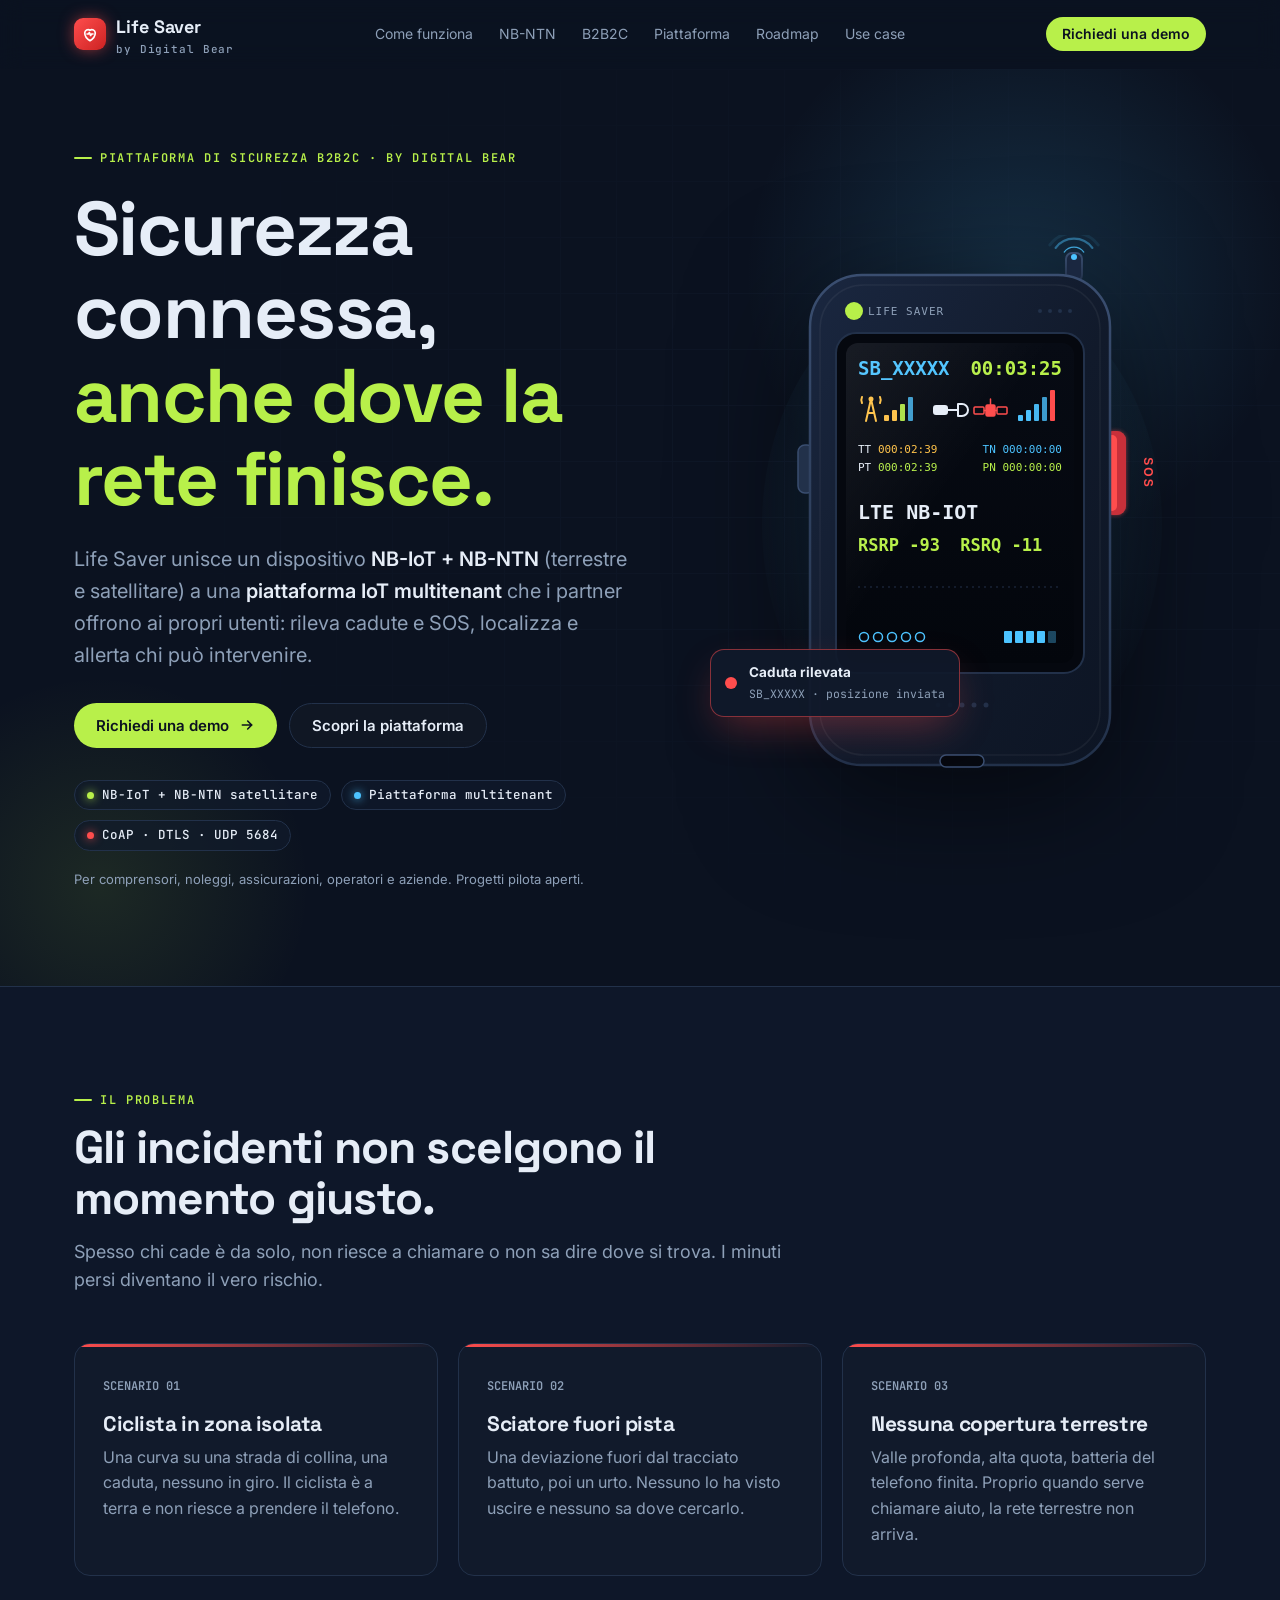
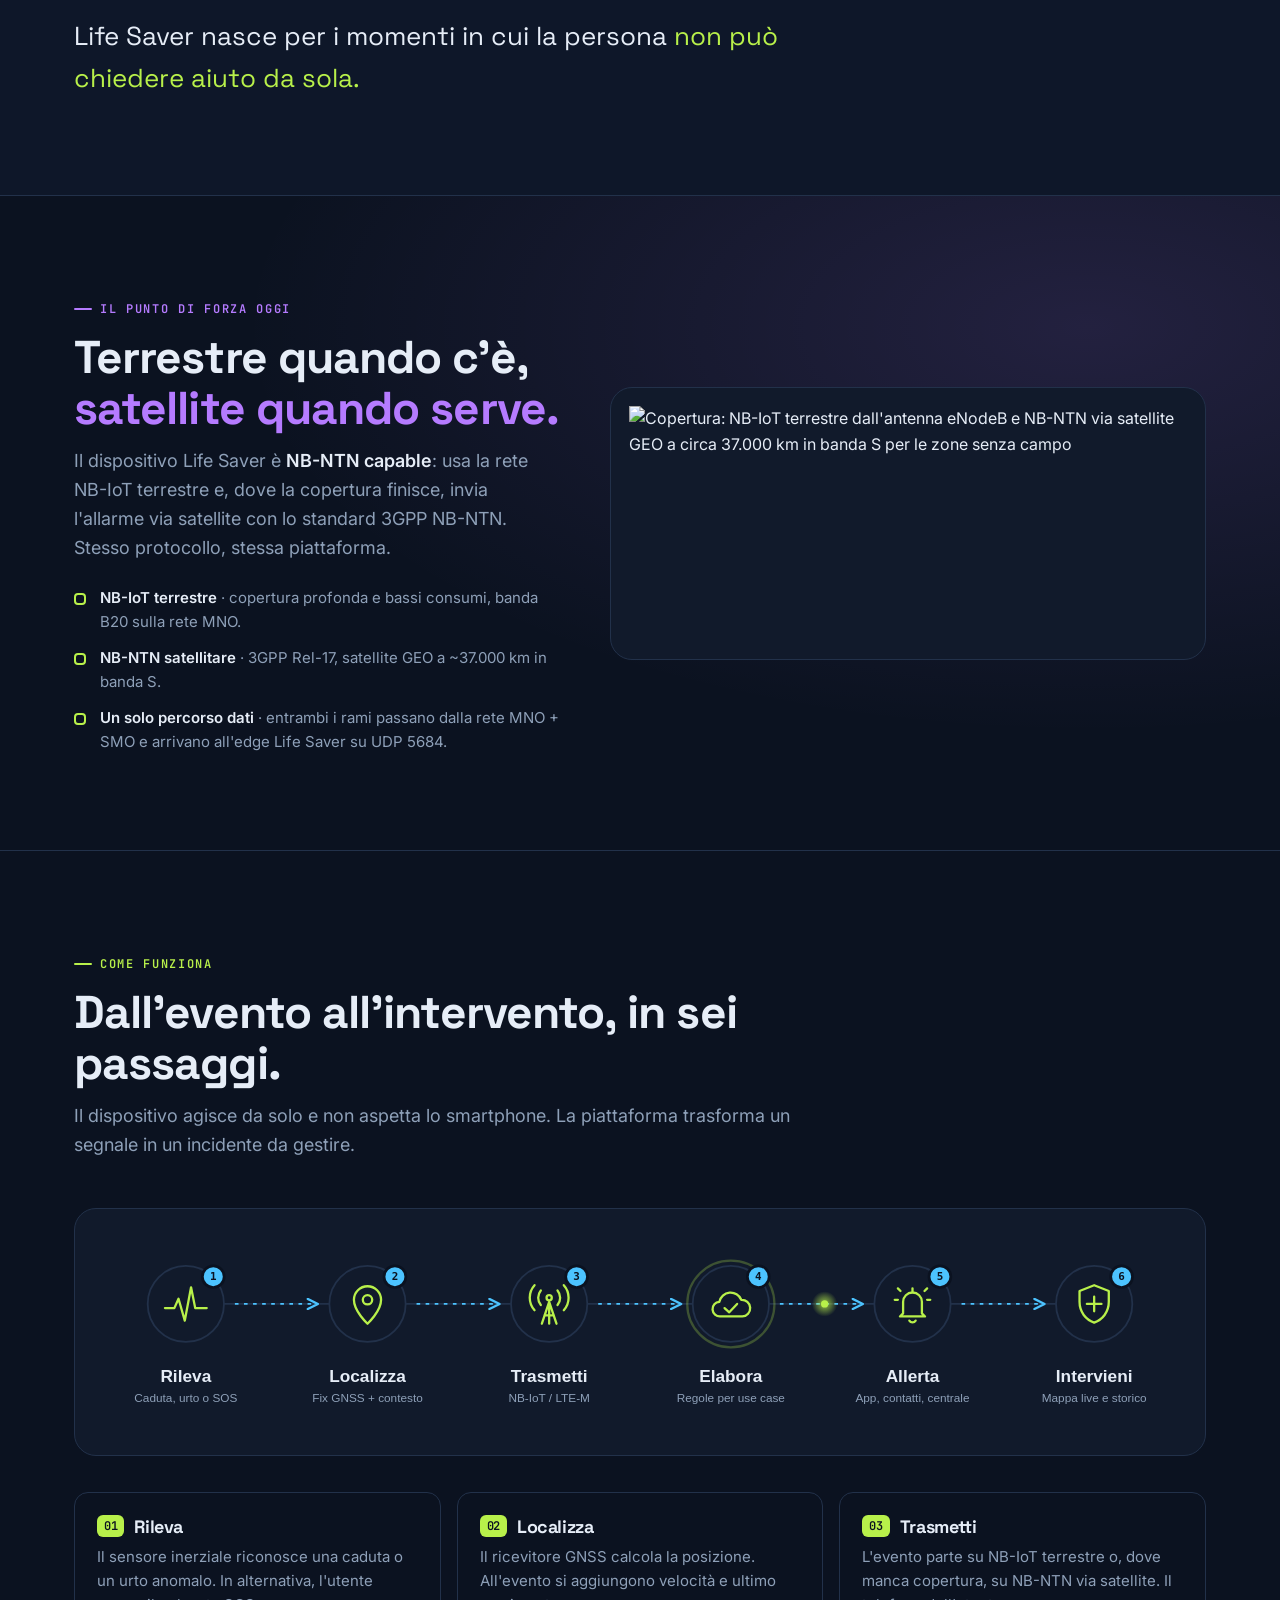
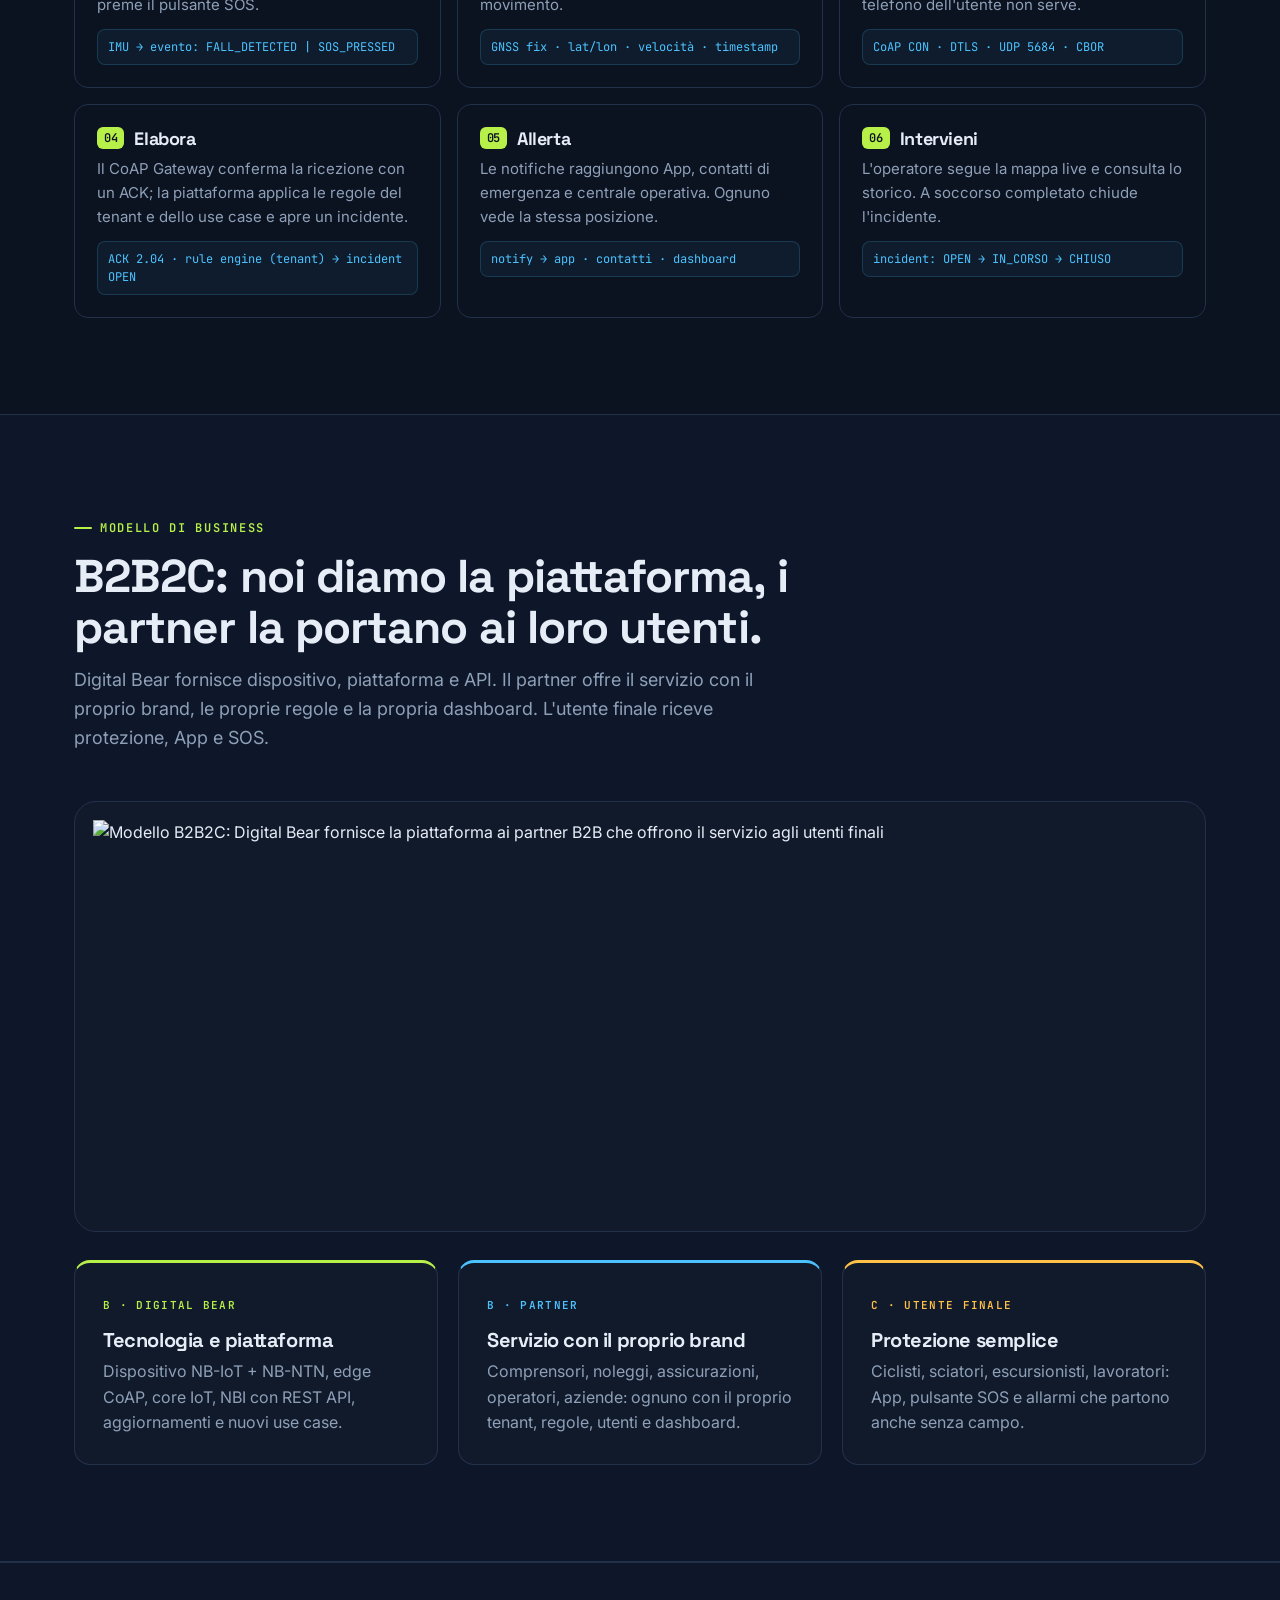
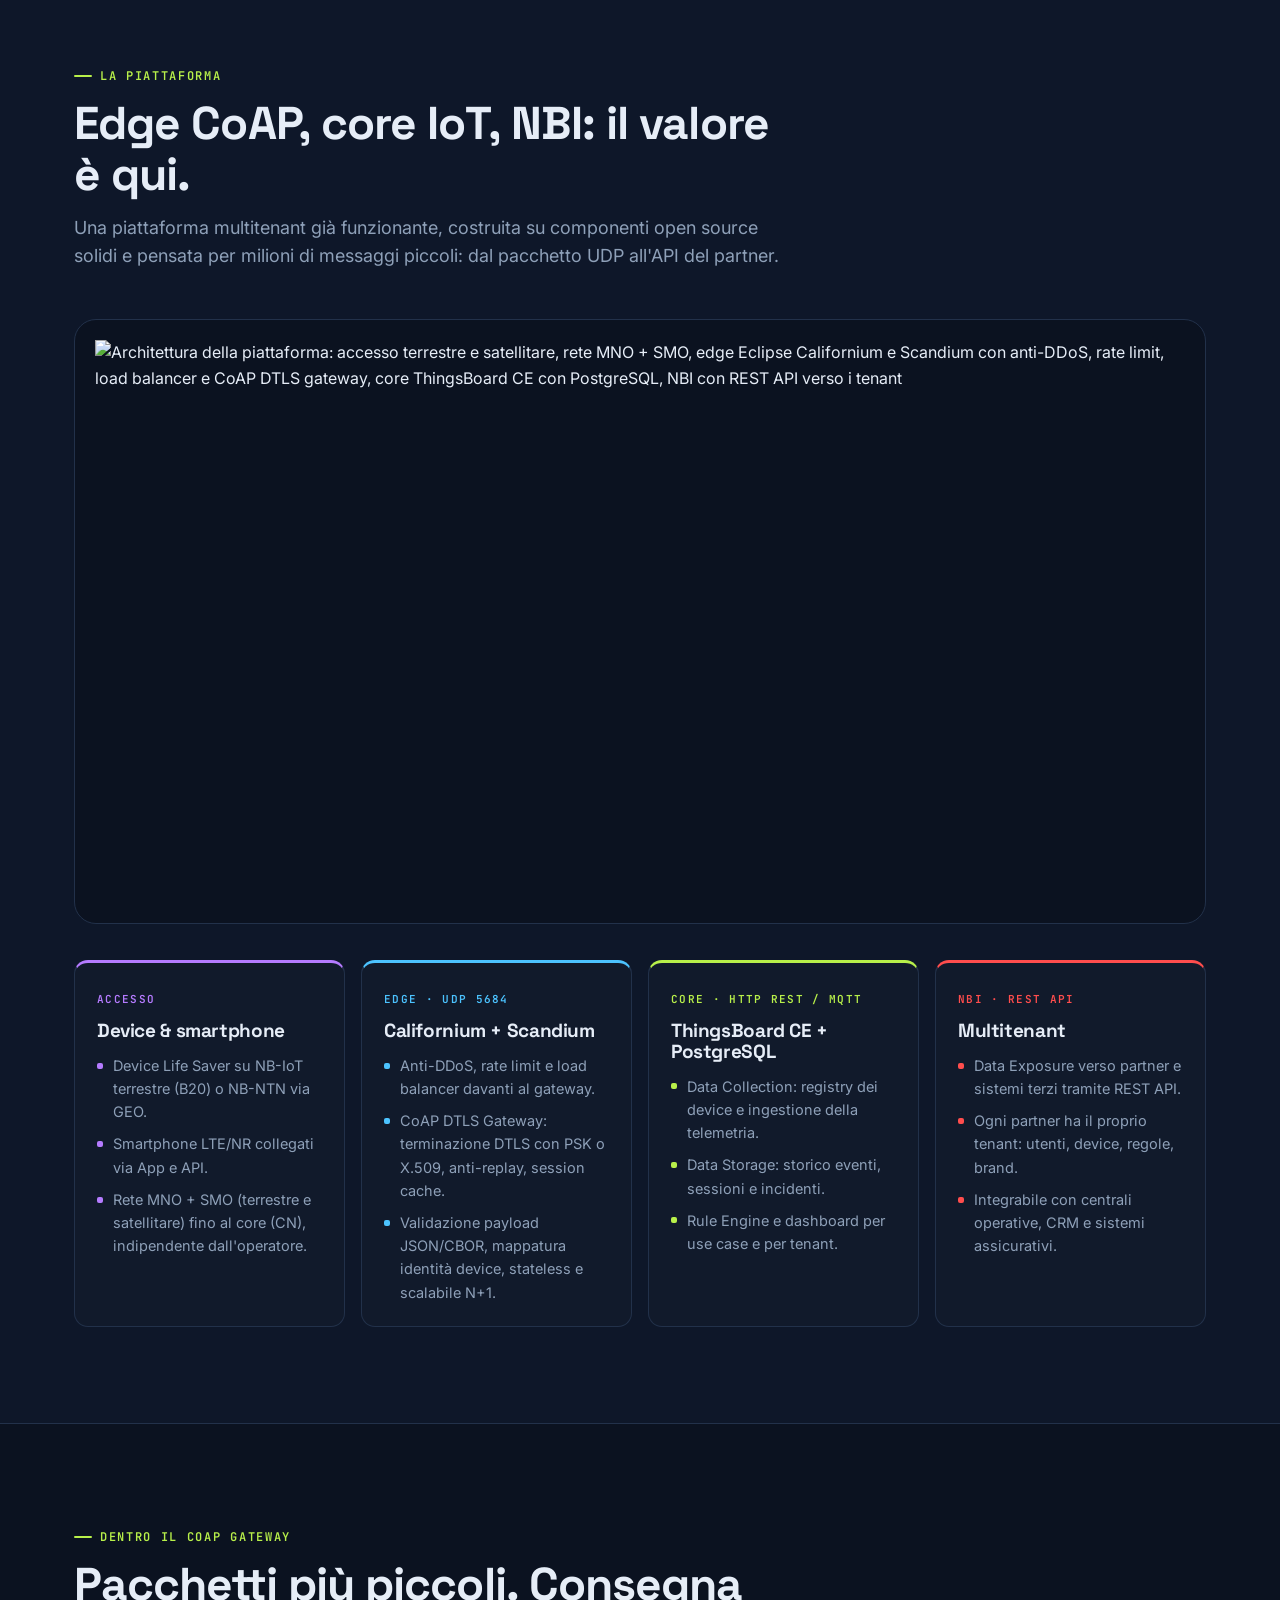
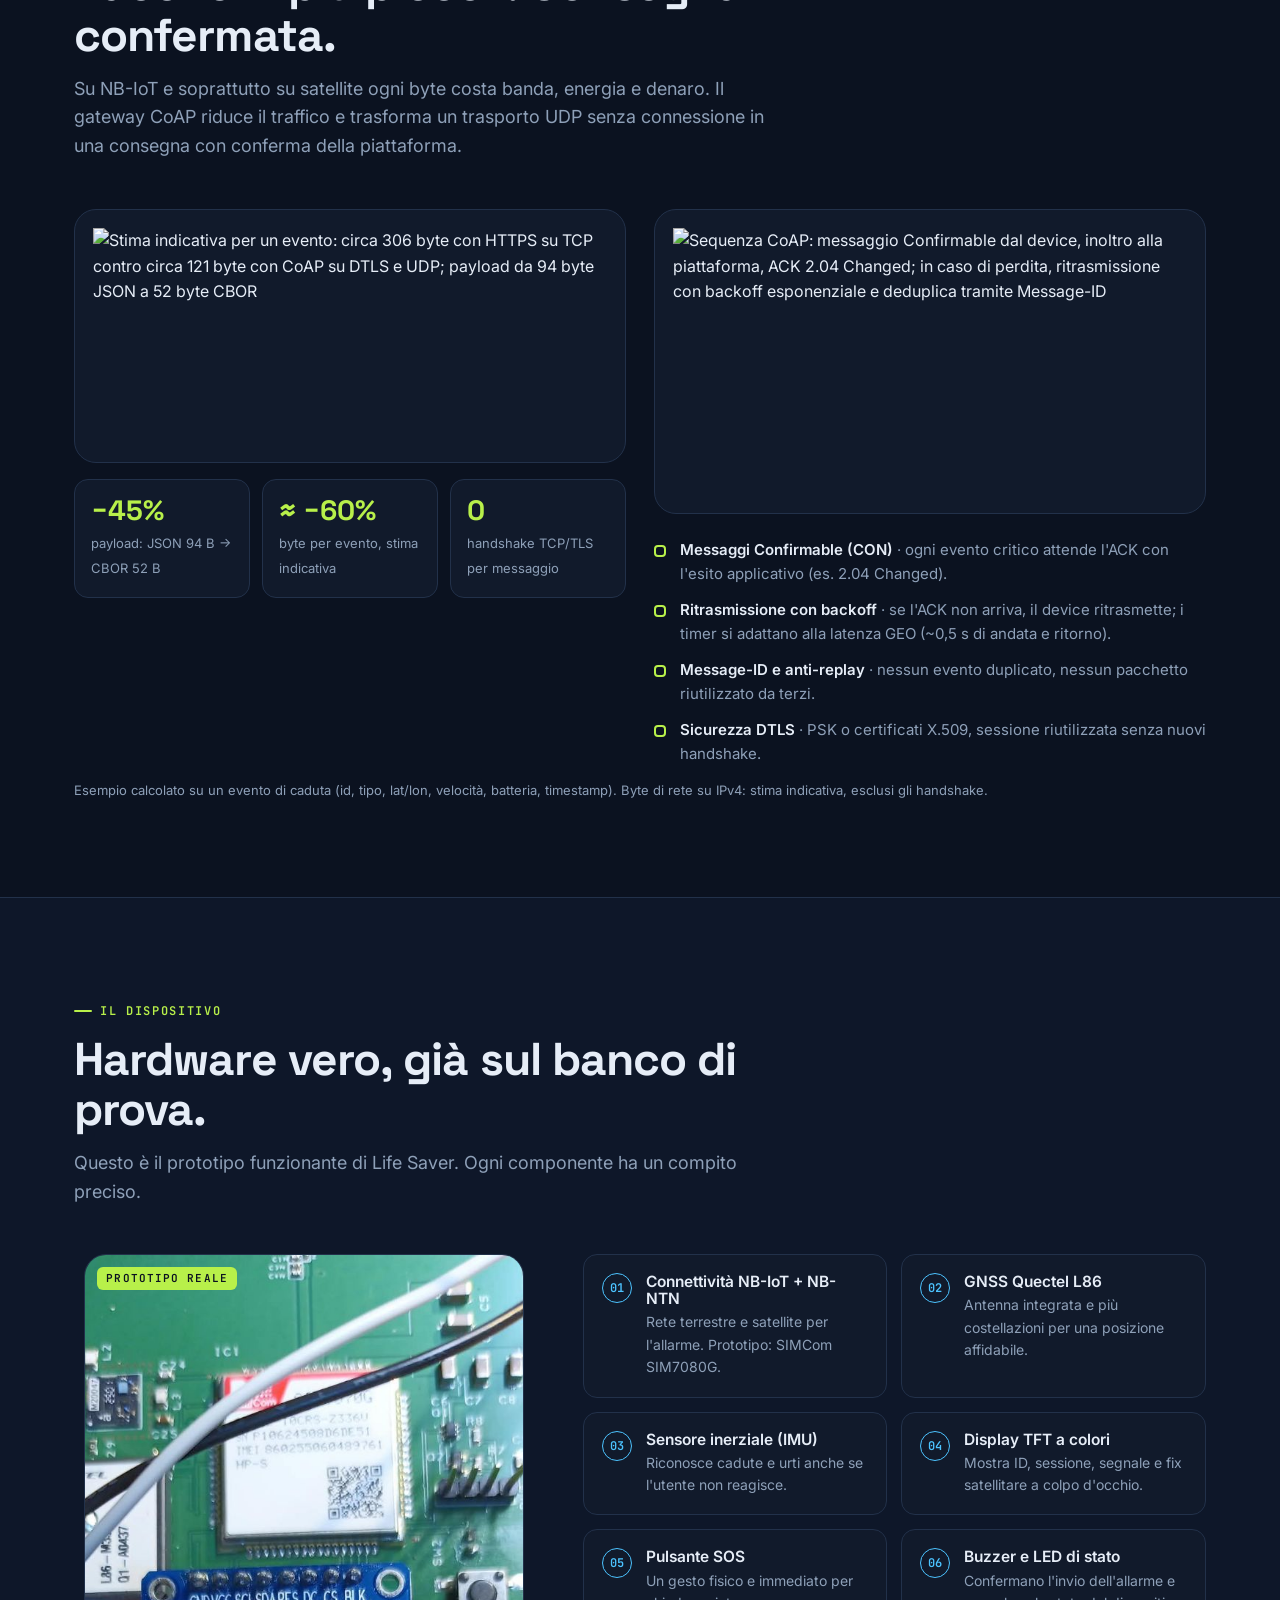
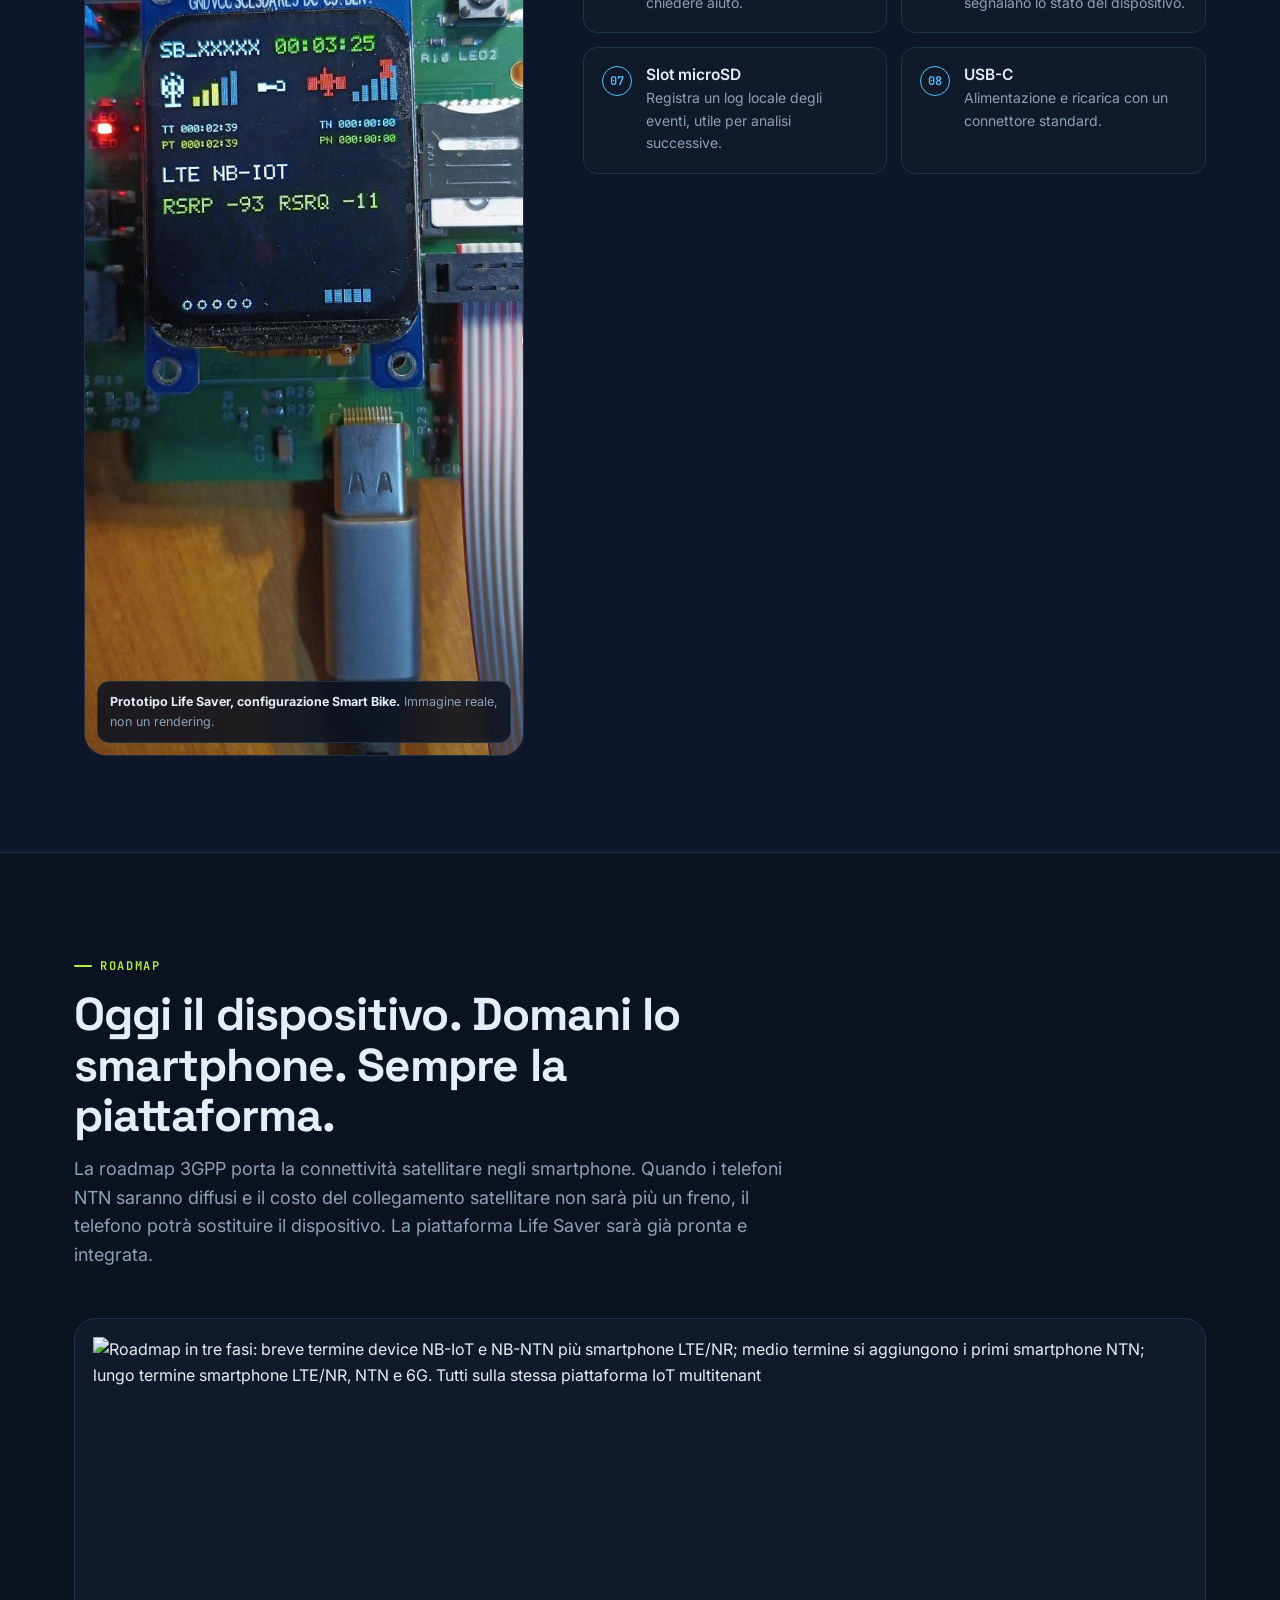
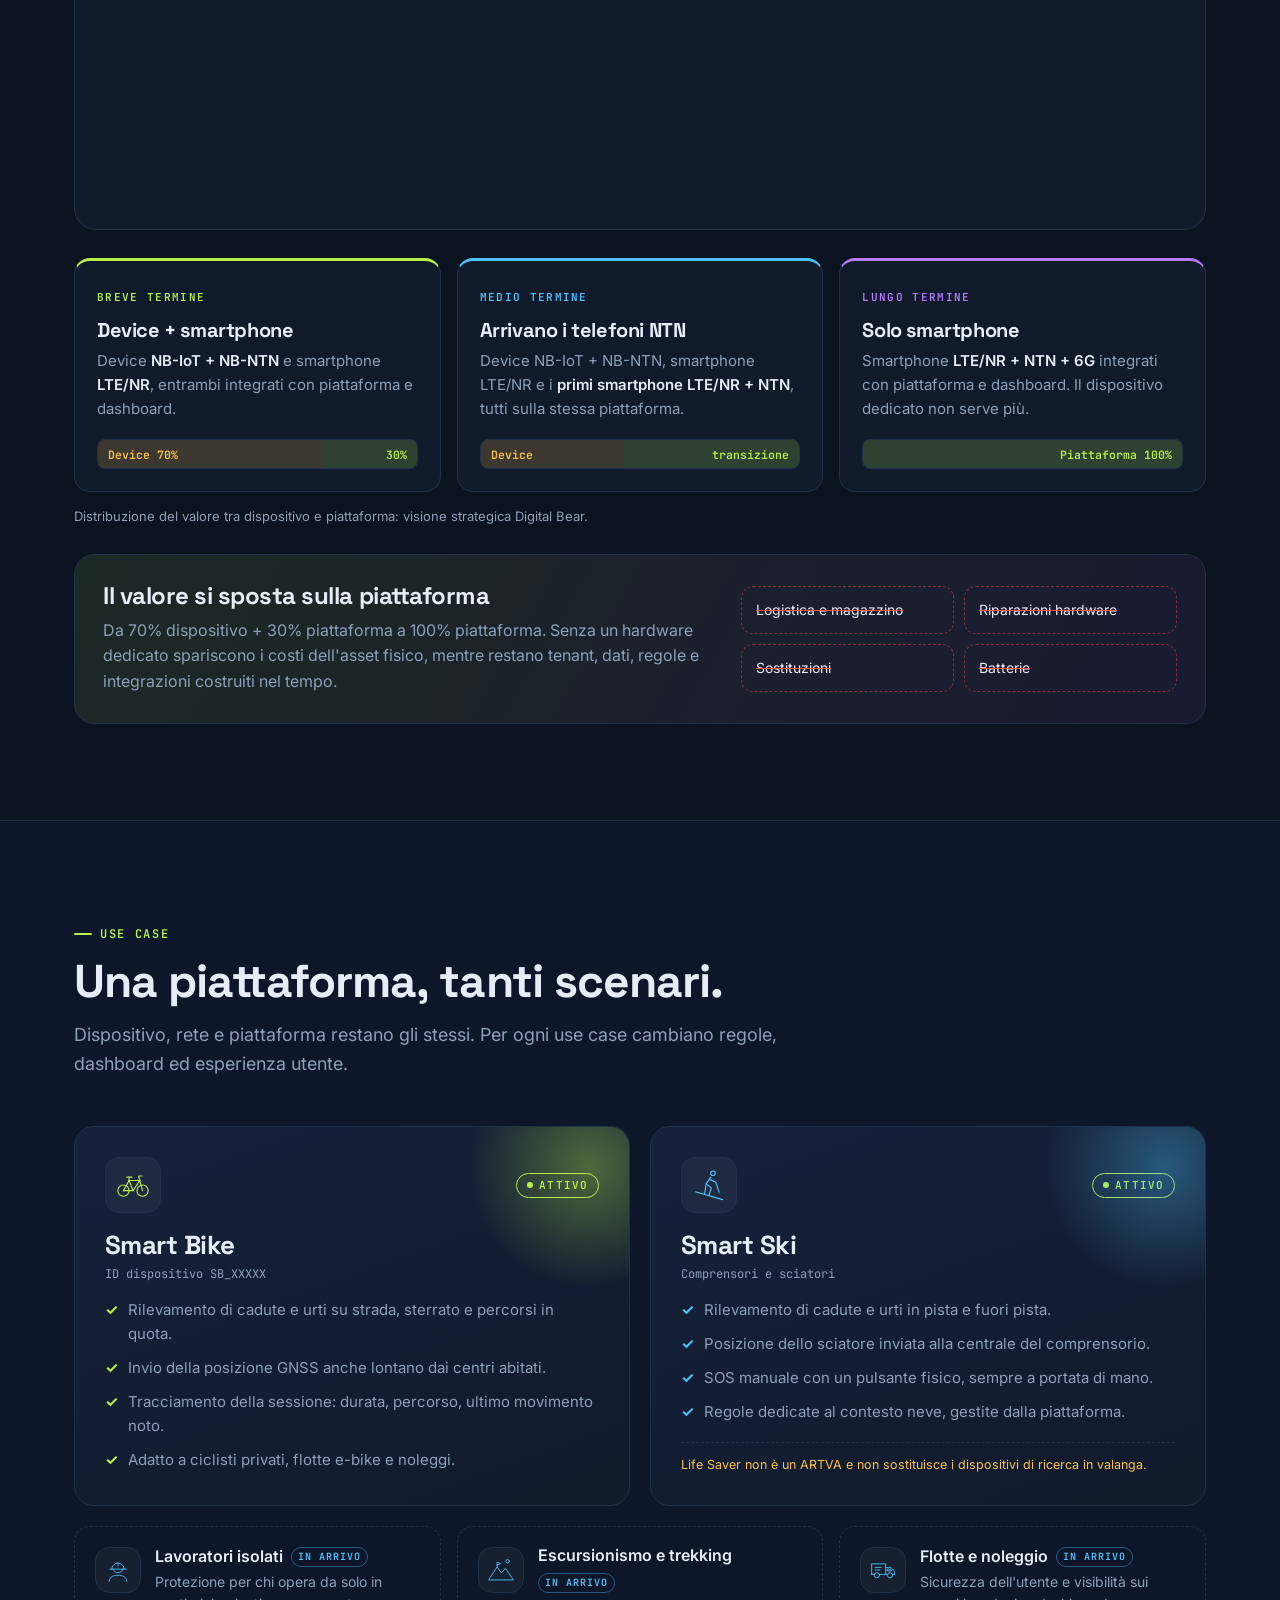
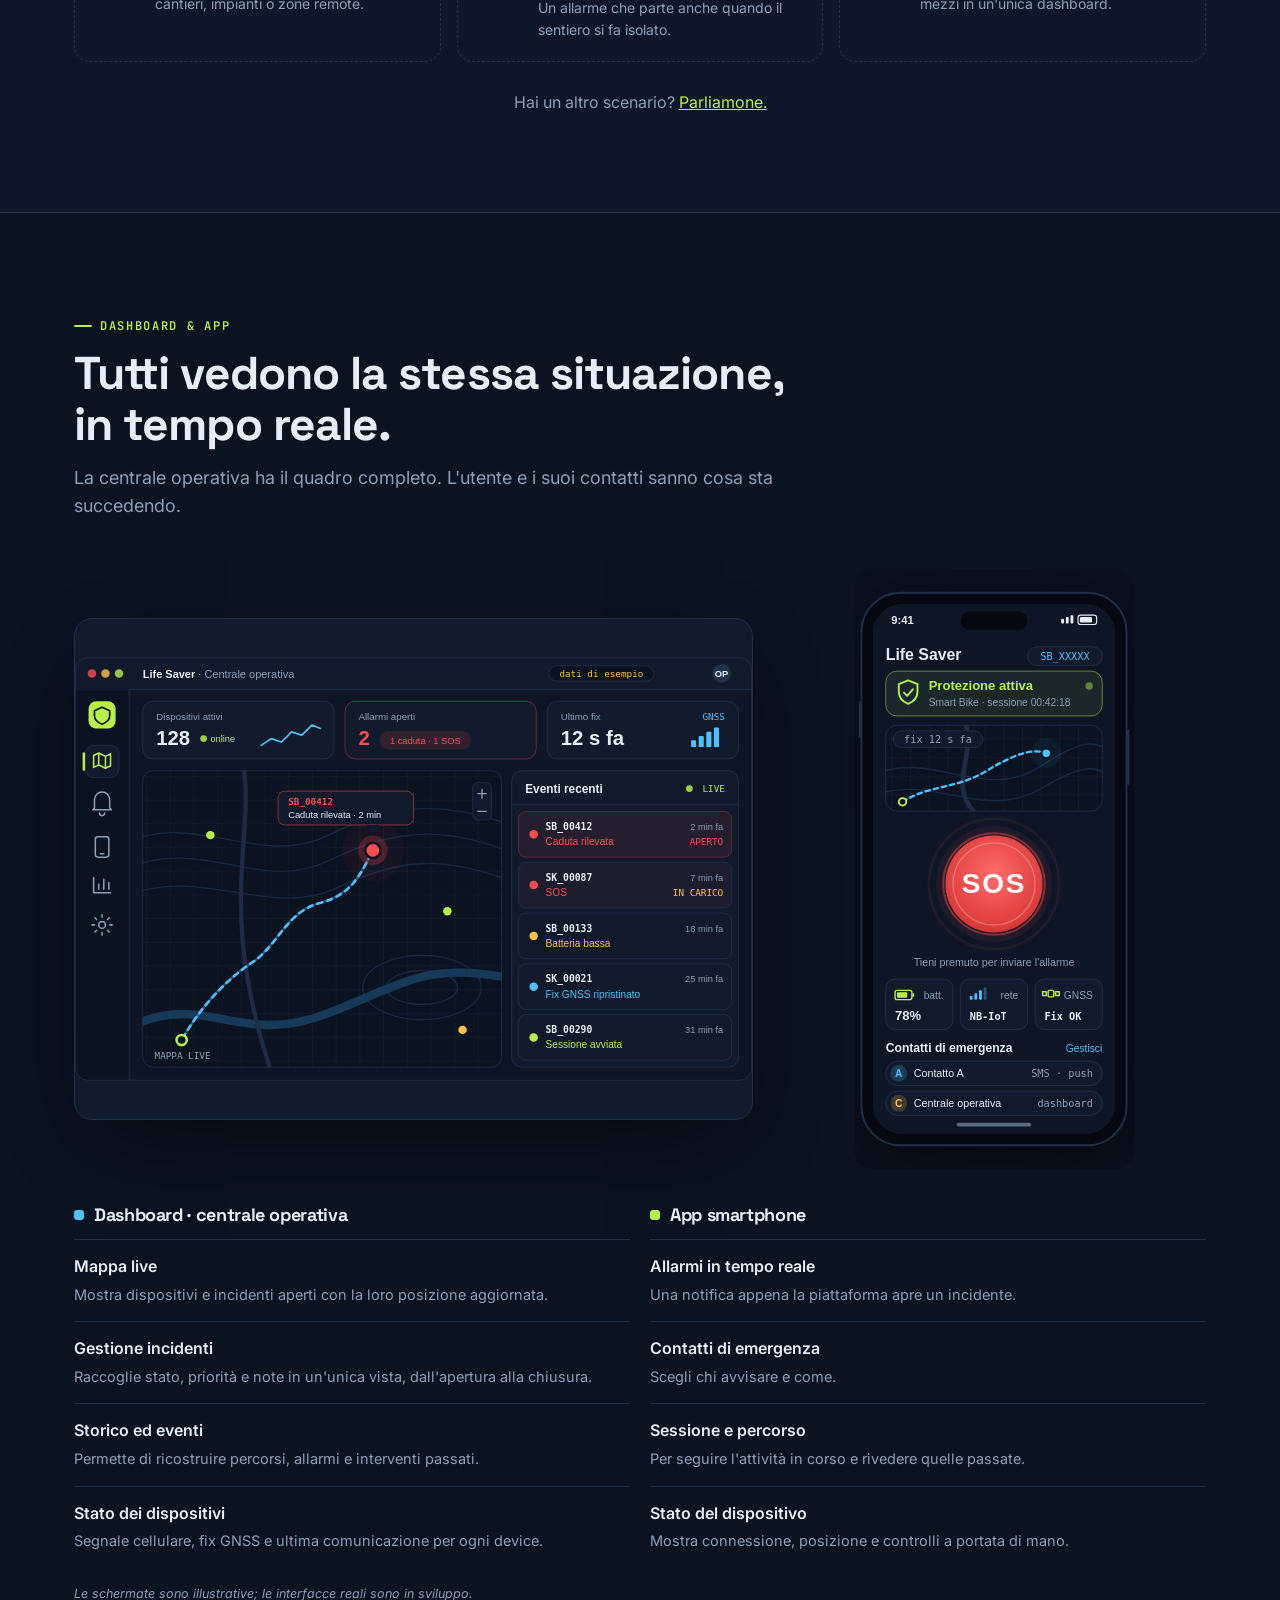
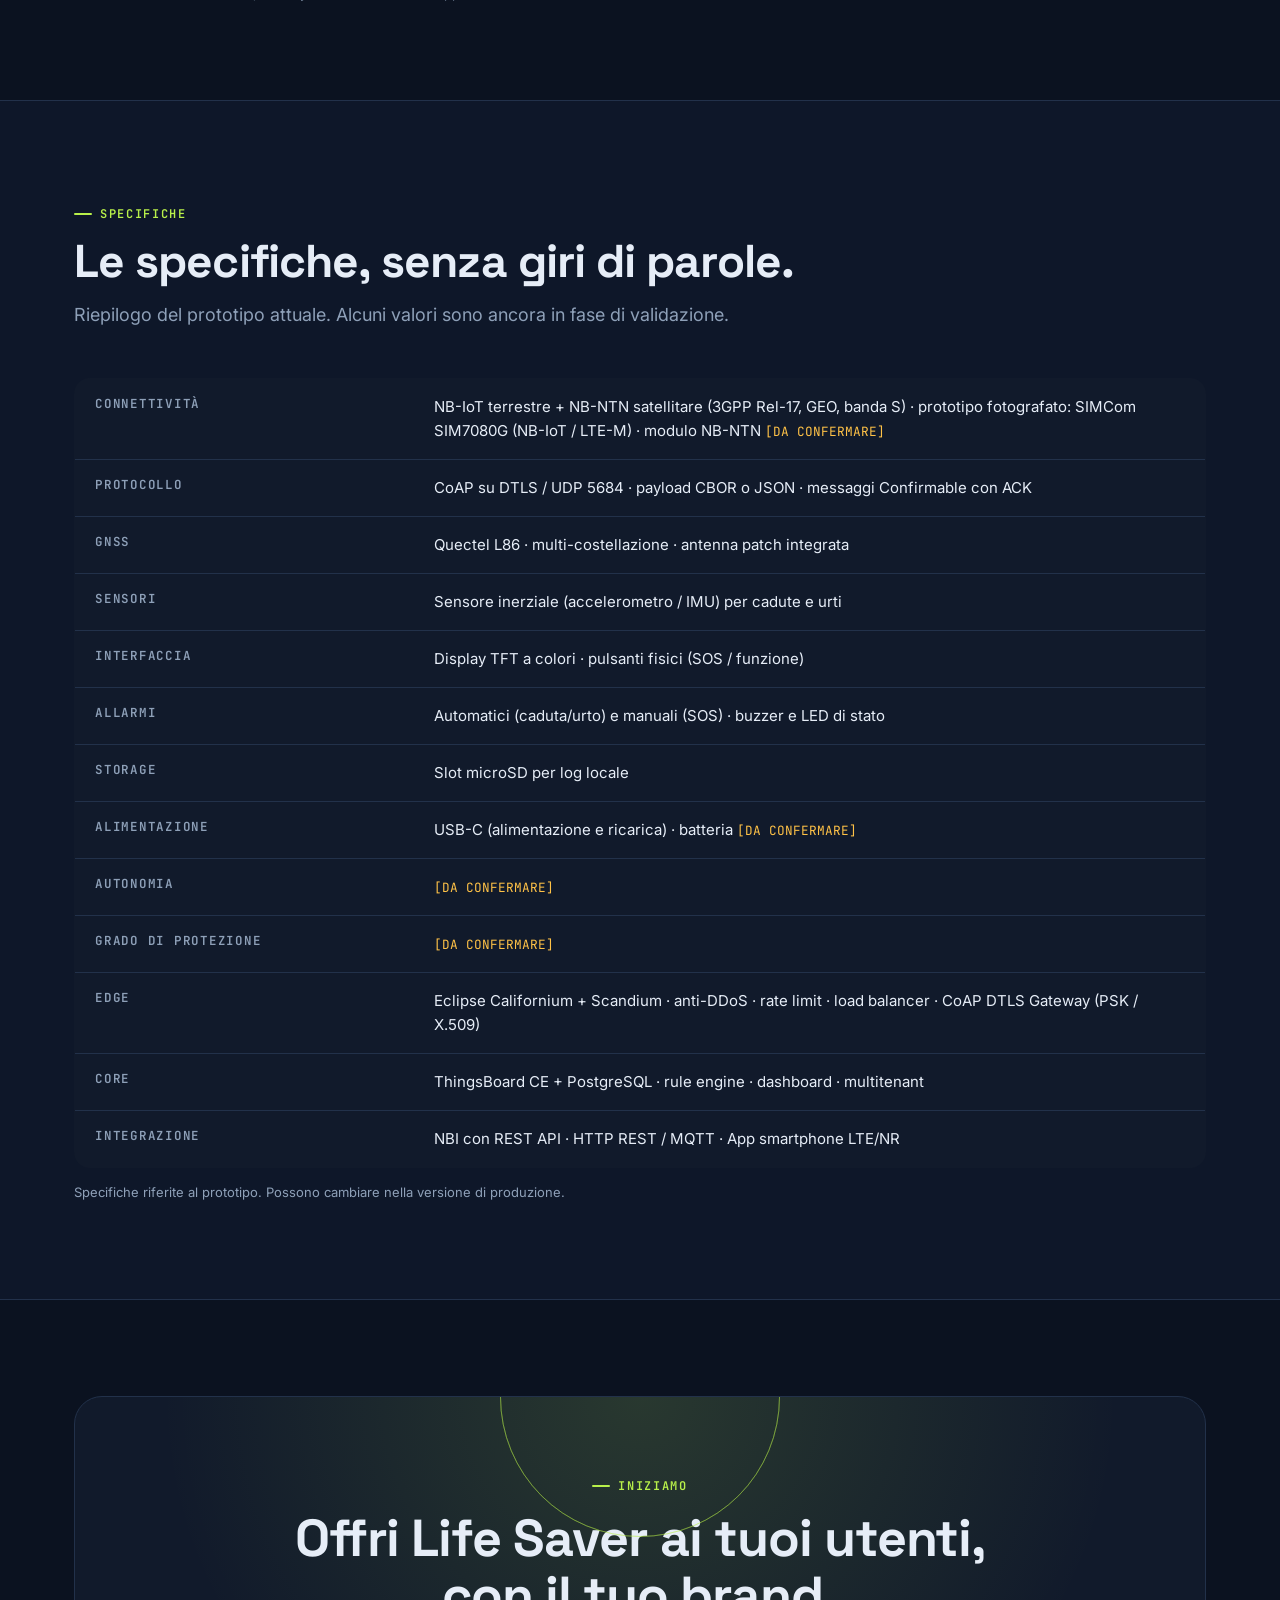
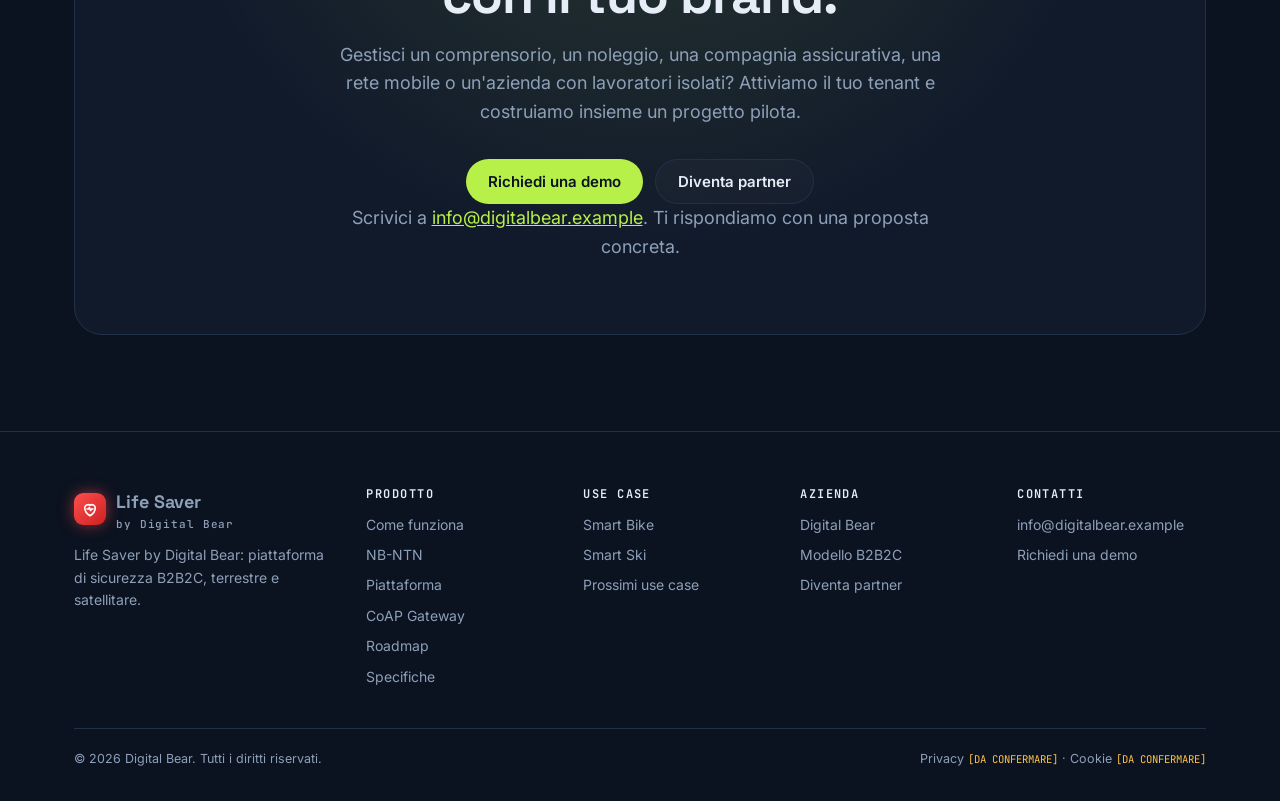
==== commit 250ee569: "Life Saver v2: generic MNO + SMO network wording Co-Authored-By: Claude Opus 5.5 <noreply@anthropic." ====
--- a/lifesaver/index.html
+++ b/lifesaver/index.html
@@ -353,9 +353,9 @@
         <h2 class="h2">Terrestre quando c'è, <span style="color:var(--violet)">satellite quando serve.</span></h2>
         <p class="sub">Il dispositivo Life Saver è <b>NB-NTN capable</b>: usa la rete NB-IoT terrestre e, dove la copertura finisce, invia l'allarme via satellite con lo standard 3GPP NB-NTN. Stesso protocollo, stessa piattaforma.</p>
         <ul class="ticks">
-          <li><b>NB-IoT terrestre</b> · copertura profonda e bassi consumi, banda B20 sulla rete dell'operatore.</li>
+          <li><b>NB-IoT terrestre</b> · copertura profonda e bassi consumi, banda B20 sulla rete MNO.</li>
           <li><b>NB-NTN satellitare</b> · 3GPP Rel-17, satellite GEO a ~37.000 km in banda S.</li>
-          <li><b>Un solo percorso dati</b> · entrambi i rami arrivano al core dell'operatore e poi all'edge Life Saver su UDP 5684.</li>
+          <li><b>Un solo percorso dati</b> · entrambi i rami passano dalla rete MNO + SMO e arrivano all'edge Life Saver su UDP 5684.</li>
         </ul>
       </div>
       <figure class="fig reveal"><img src="assets/svg/ntn-coverage.svg" alt="Copertura: NB-IoT terrestre dall'antenna eNodeB e NB-NTN via satellite GEO a circa 37.000 km in banda S per le zone senza campo" width="1000" height="420"></figure>
@@ -413,14 +413,14 @@
       <p>Una piattaforma multitenant già funzionante, costruita su componenti open source solidi e pensata per milioni di messaggi piccoli: dal pacchetto UDP all'API del partner.</p>
     </div>
     <div class="arch-figure reveal">
-      <img src="assets/svg/platform.svg" alt="Architettura della piattaforma: accesso terrestre e satellitare, rete dell'operatore, edge Eclipse Californium e Scandium con anti-DDoS, rate limit, load balancer e CoAP DTLS gateway, core ThingsBoard CE con PostgreSQL, NBI con REST API verso i tenant" width="1200" height="620">
+      <img src="assets/svg/platform.svg" alt="Architettura della piattaforma: accesso terrestre e satellitare, rete MNO + SMO, edge Eclipse Californium e Scandium con anti-DDoS, rate limit, load balancer e CoAP DTLS gateway, core ThingsBoard CE con PostgreSQL, NBI con REST API verso i tenant" width="1200" height="620">
     </div>
     <p class="scroll-hint">← scorri il diagramma →</p>
     <div class="layers">
       <div class="layer reveal" style="--c:var(--violet)"><span class="lvl">ACCESSO</span><h3>Device &amp; smartphone</h3><ul>
         <li>Device Life Saver su NB-IoT terrestre (B20) o NB-NTN via GEO.</li>
         <li>Smartphone LTE/NR collegati via App e API.</li>
-        <li>Rete dell'operatore mobile fino al core (CN).</li></ul></div>
+        <li>Rete MNO + SMO (terrestre e satellitare) fino al core (CN), indipendente dall'operatore.</li></ul></div>
       <div class="layer reveal" style="--c:var(--sky)"><span class="lvl">EDGE · UDP 5684</span><h3>Californium + Scandium</h3><ul>
         <li>Anti-DDoS, rate limit e load balancer davanti al gateway.</li>
         <li>CoAP DTLS Gateway: terminazione DTLS con PSK o X.509, anti-replay, session cache.</li>
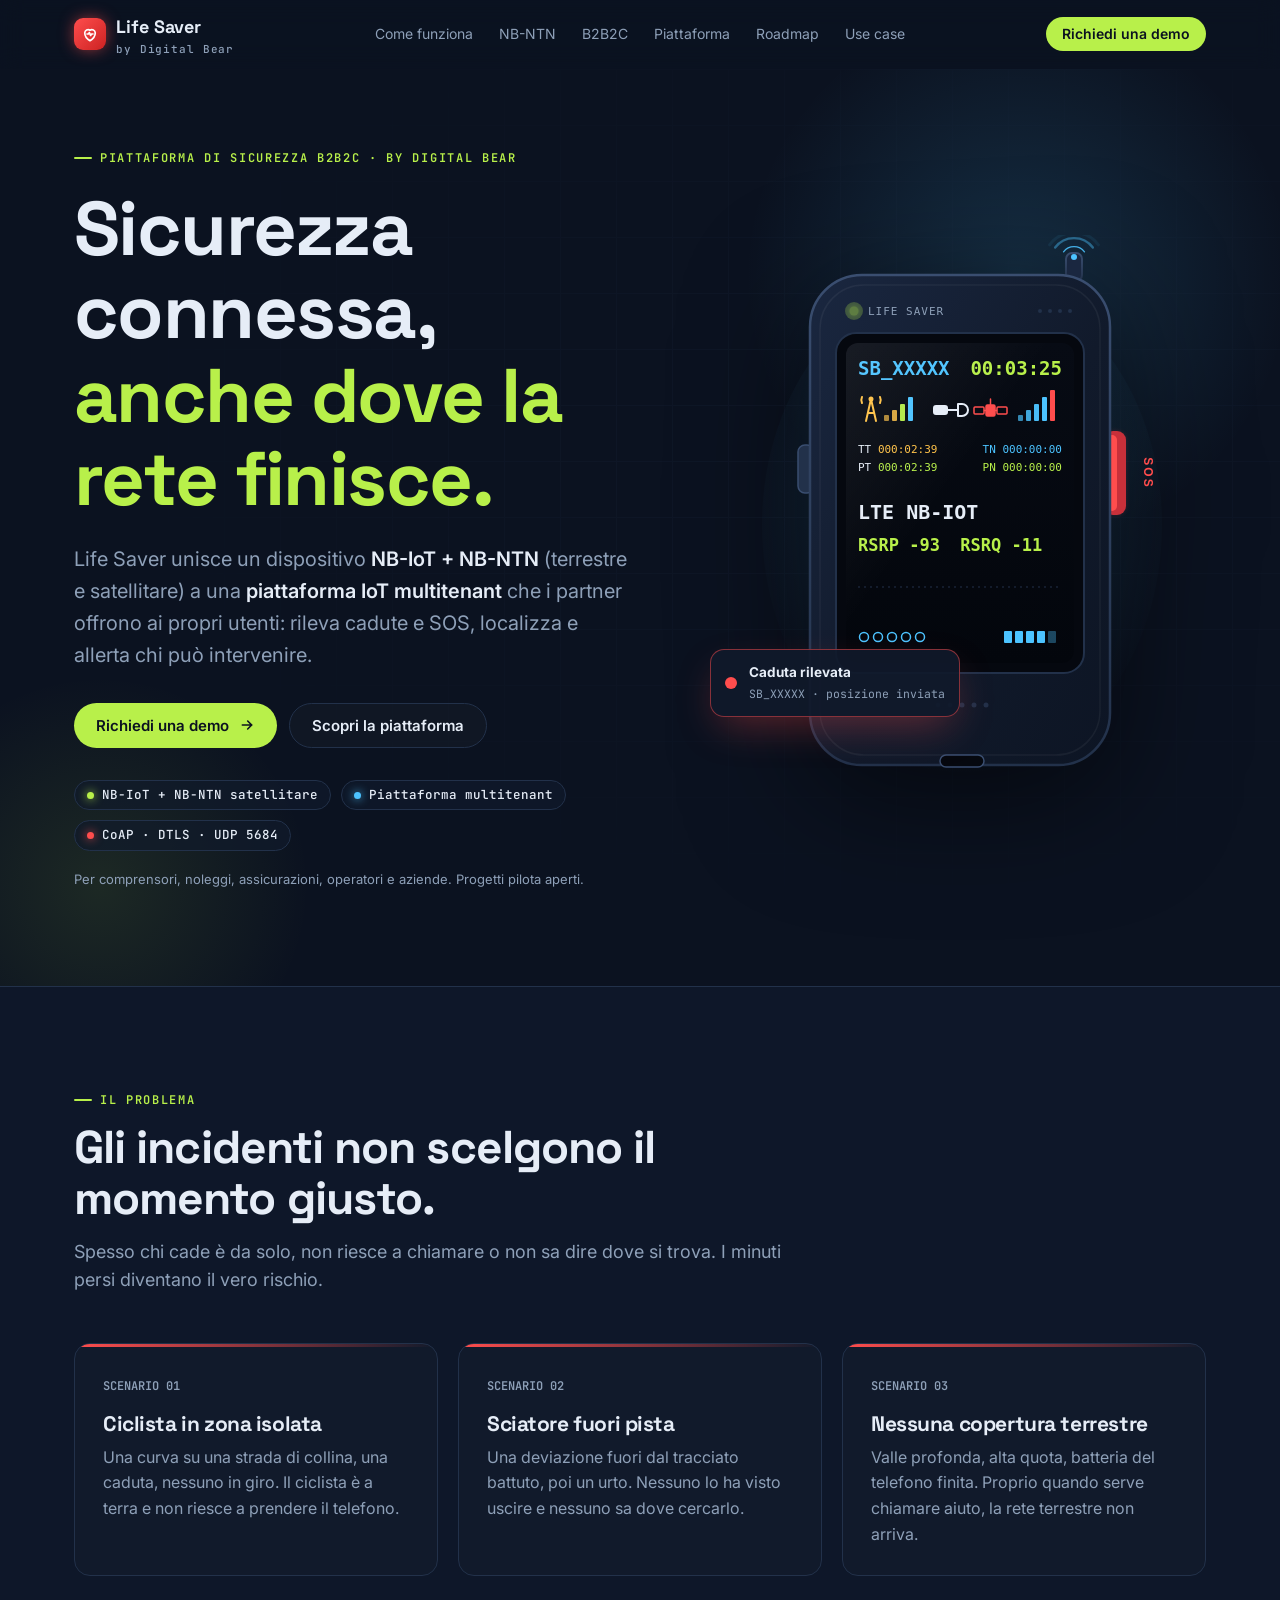
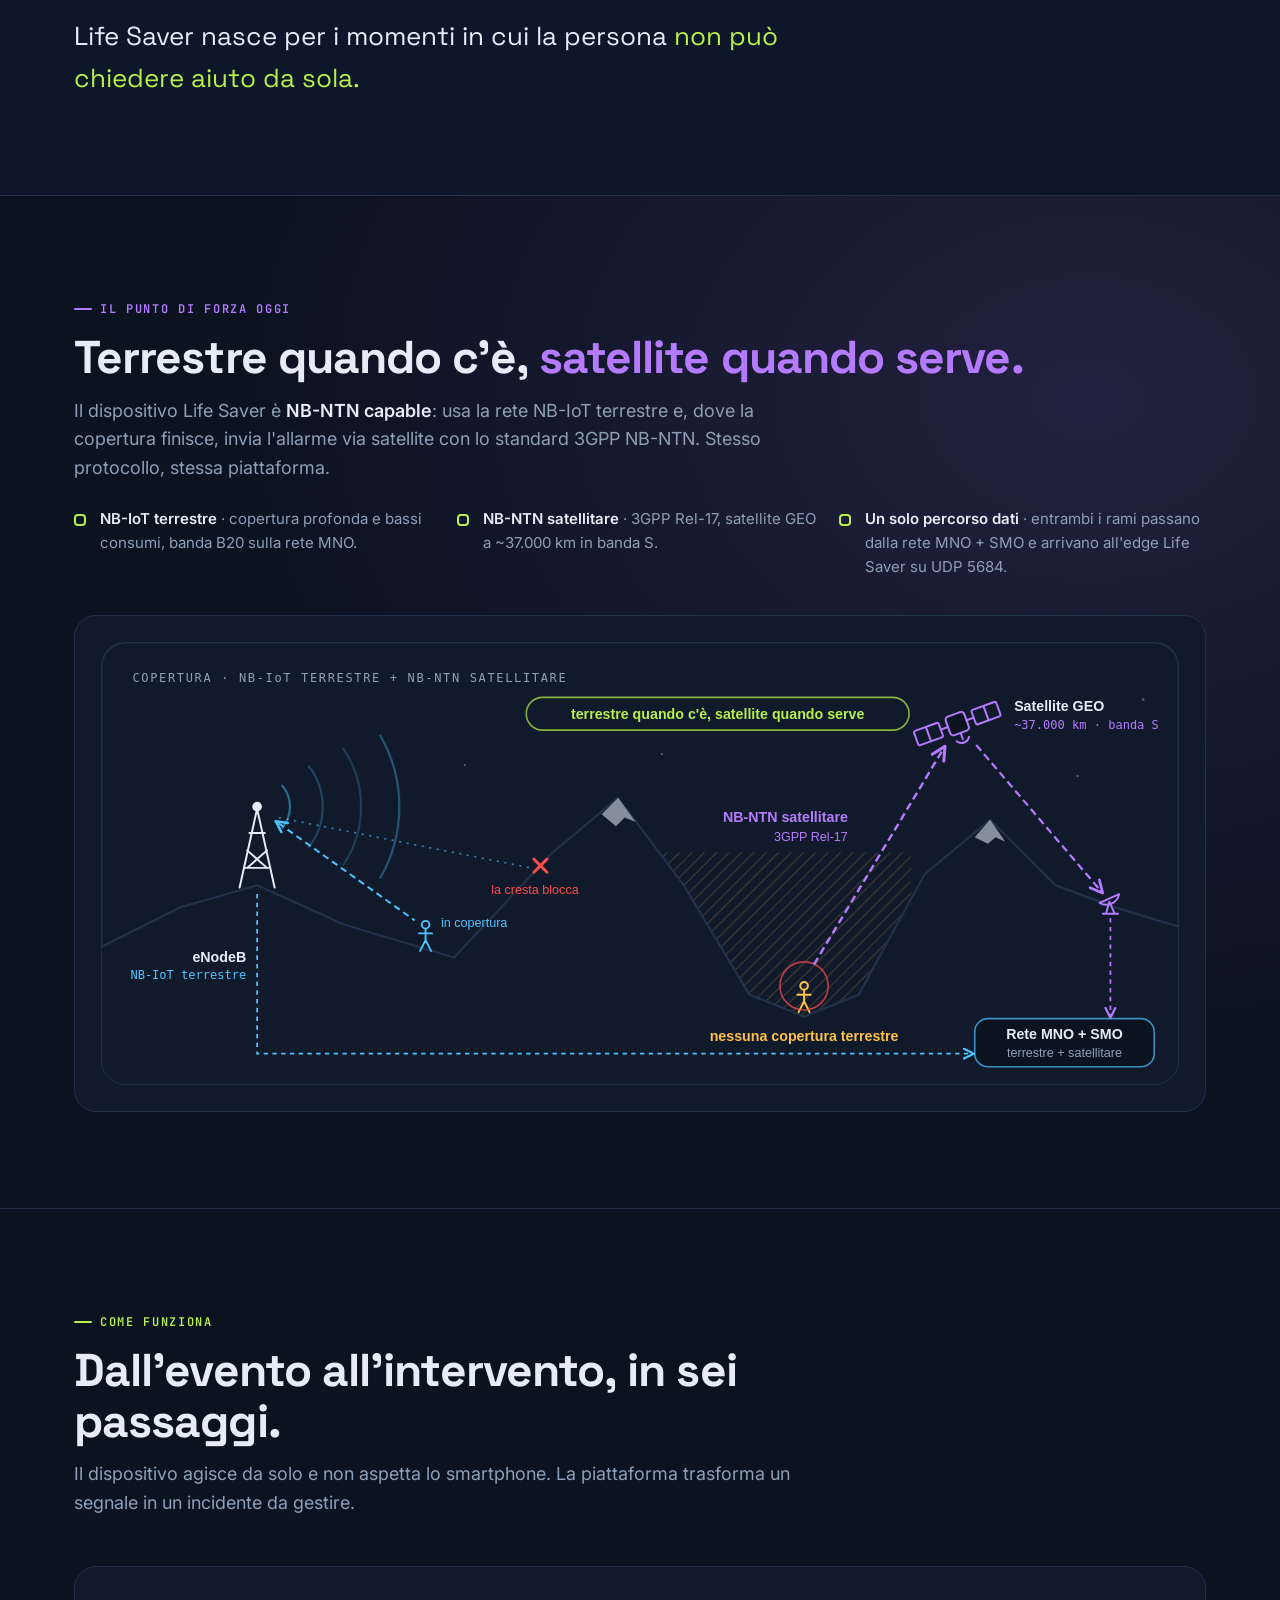
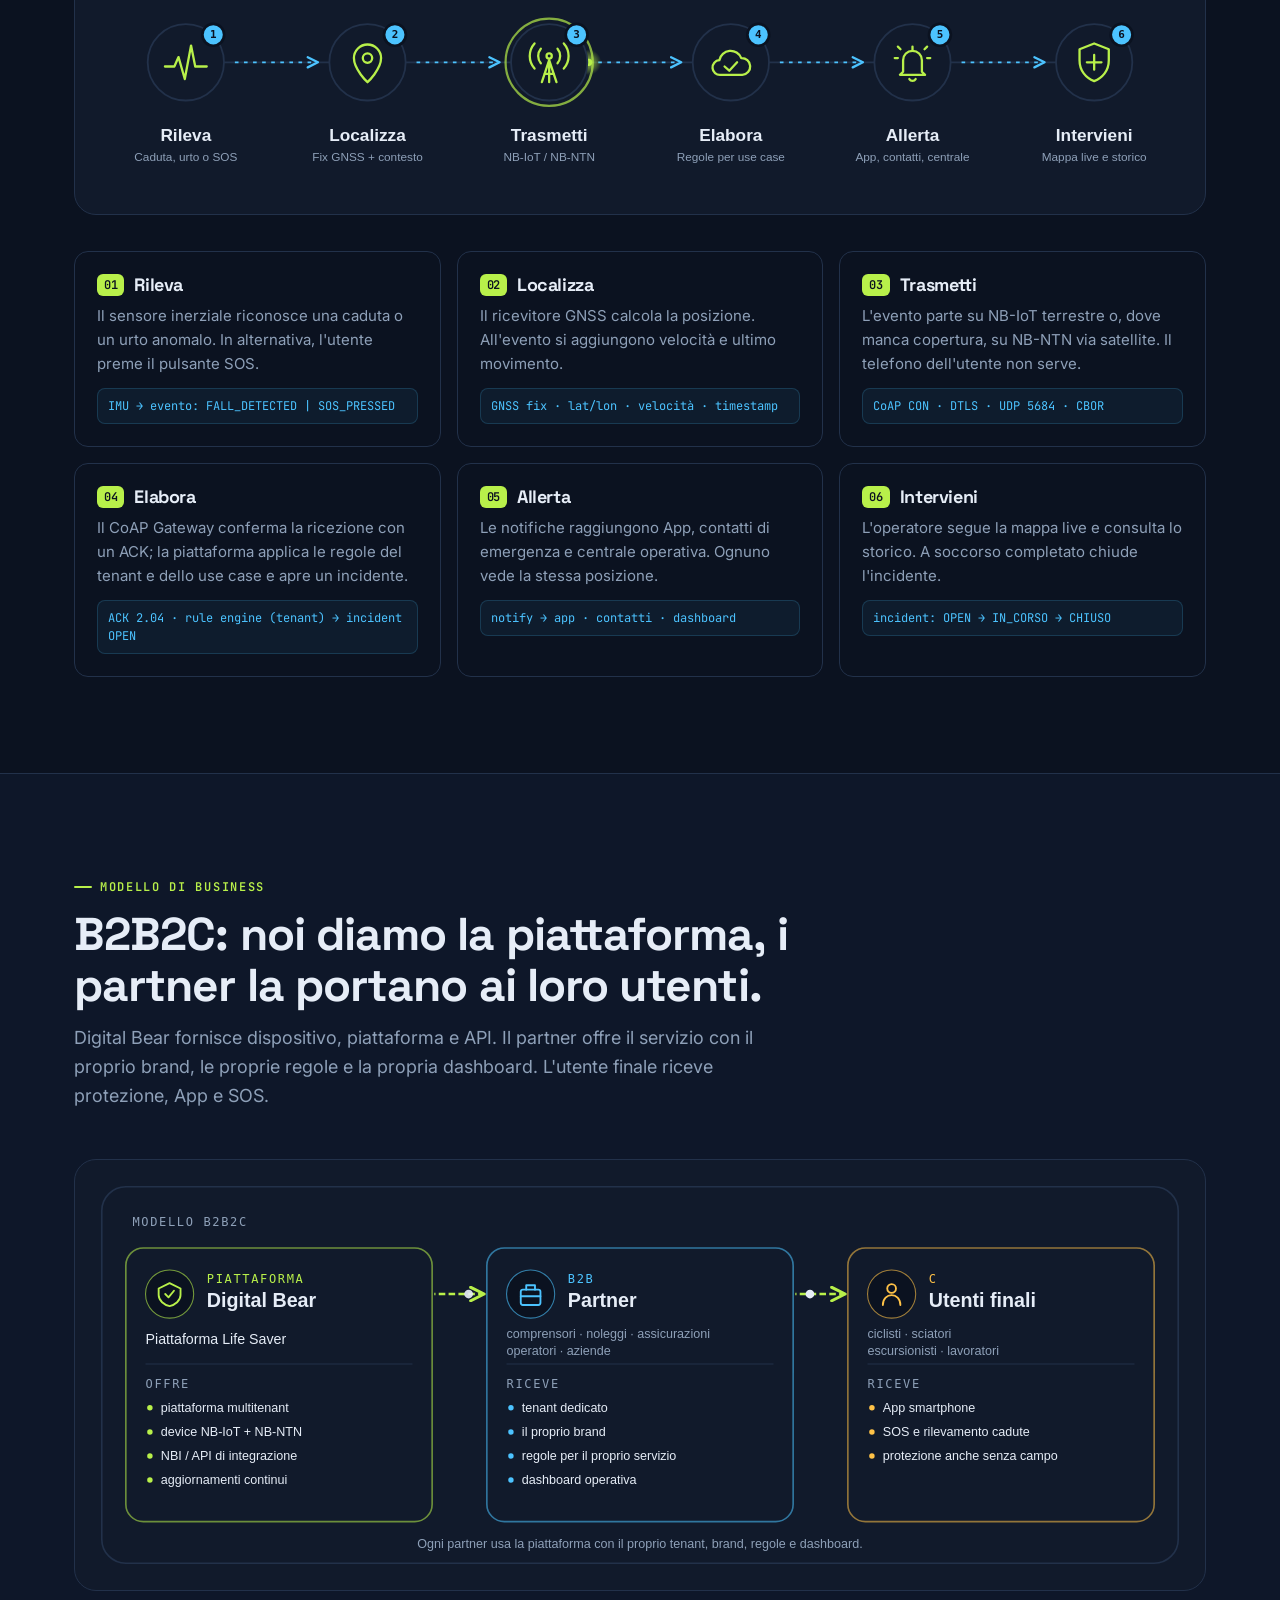
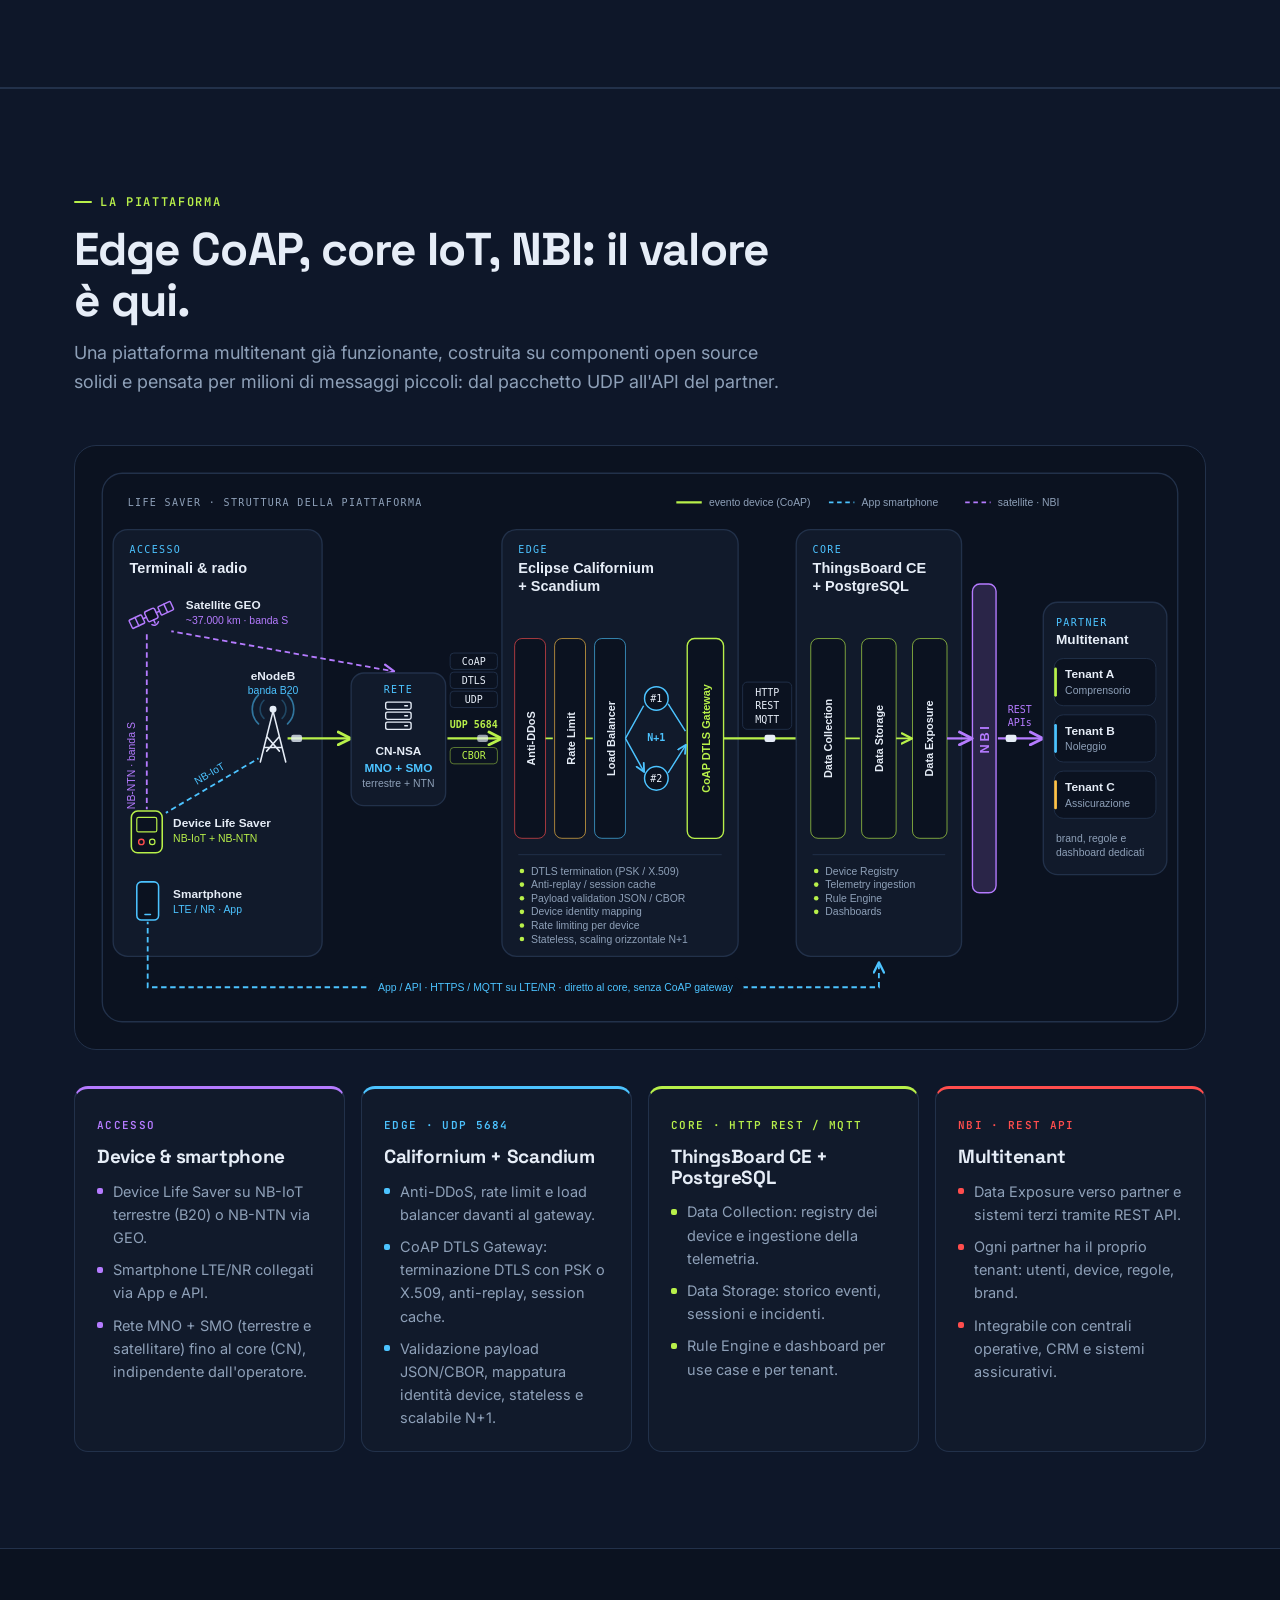
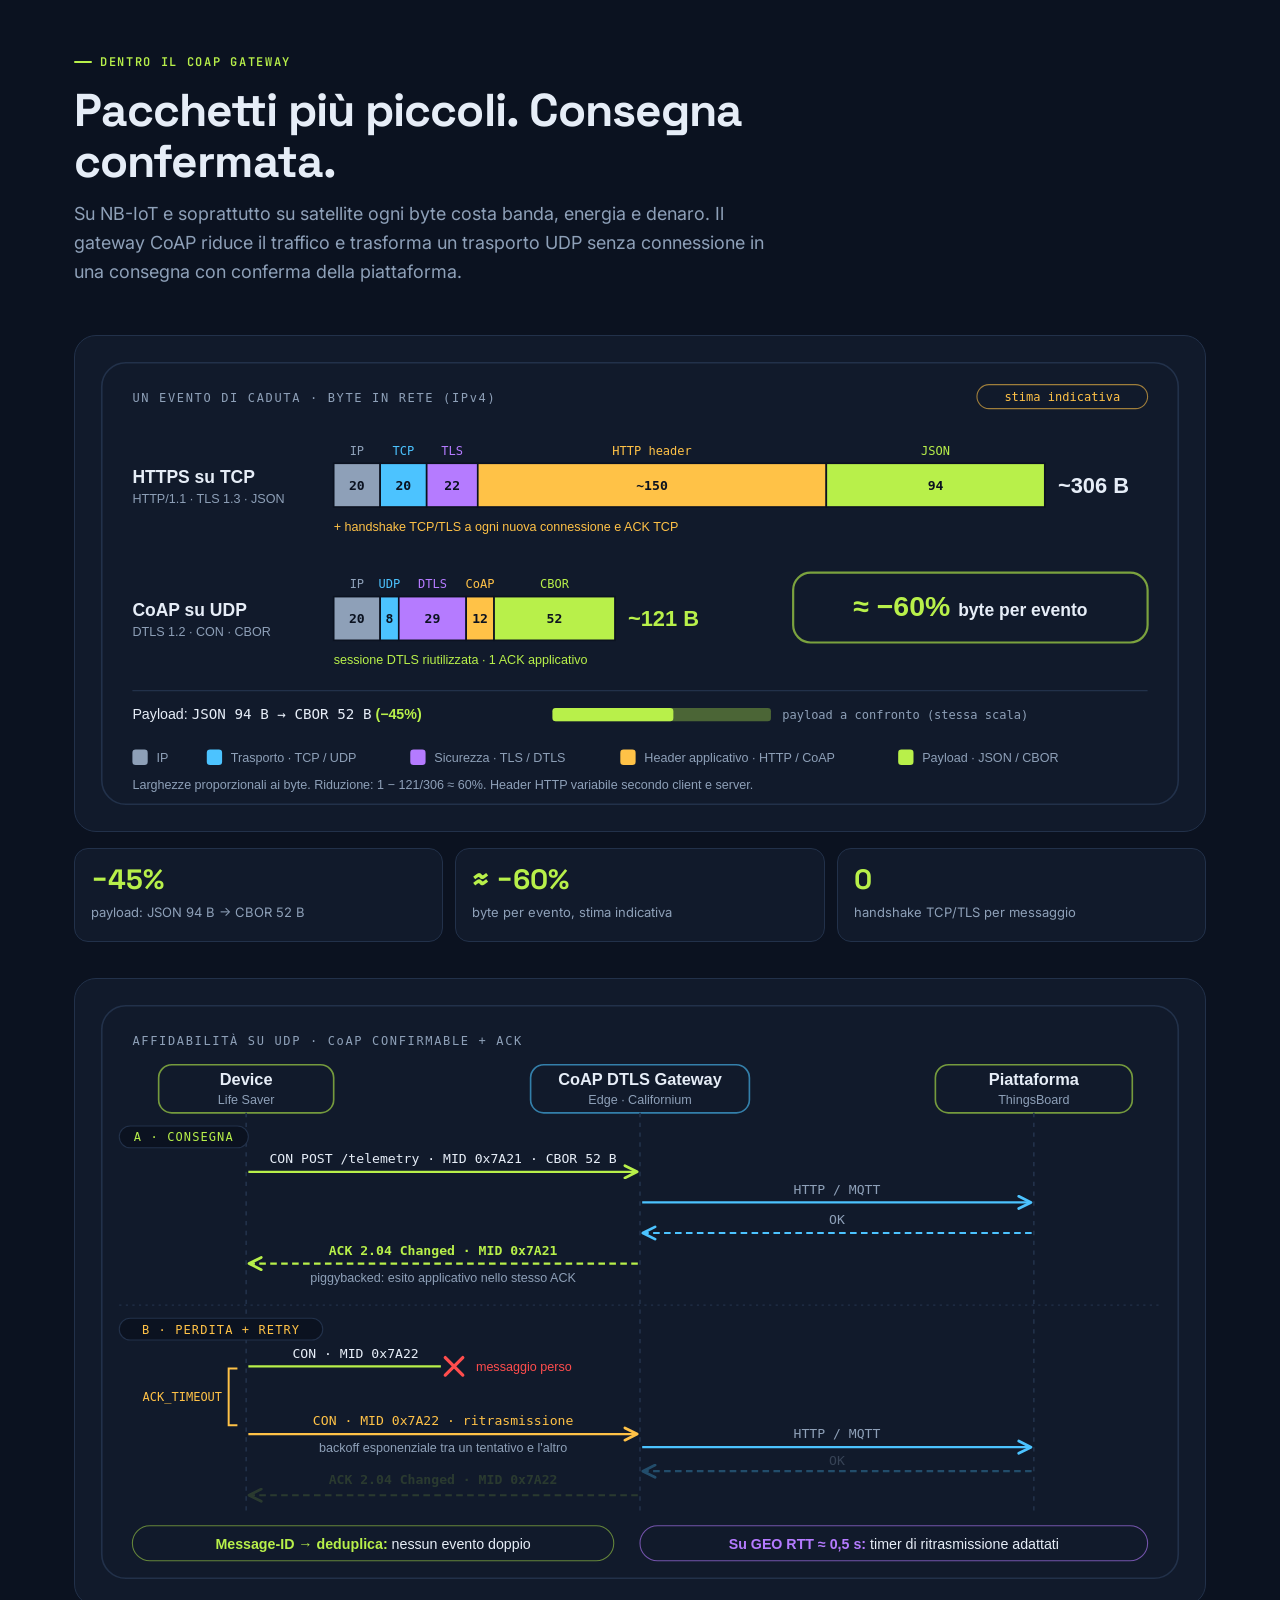
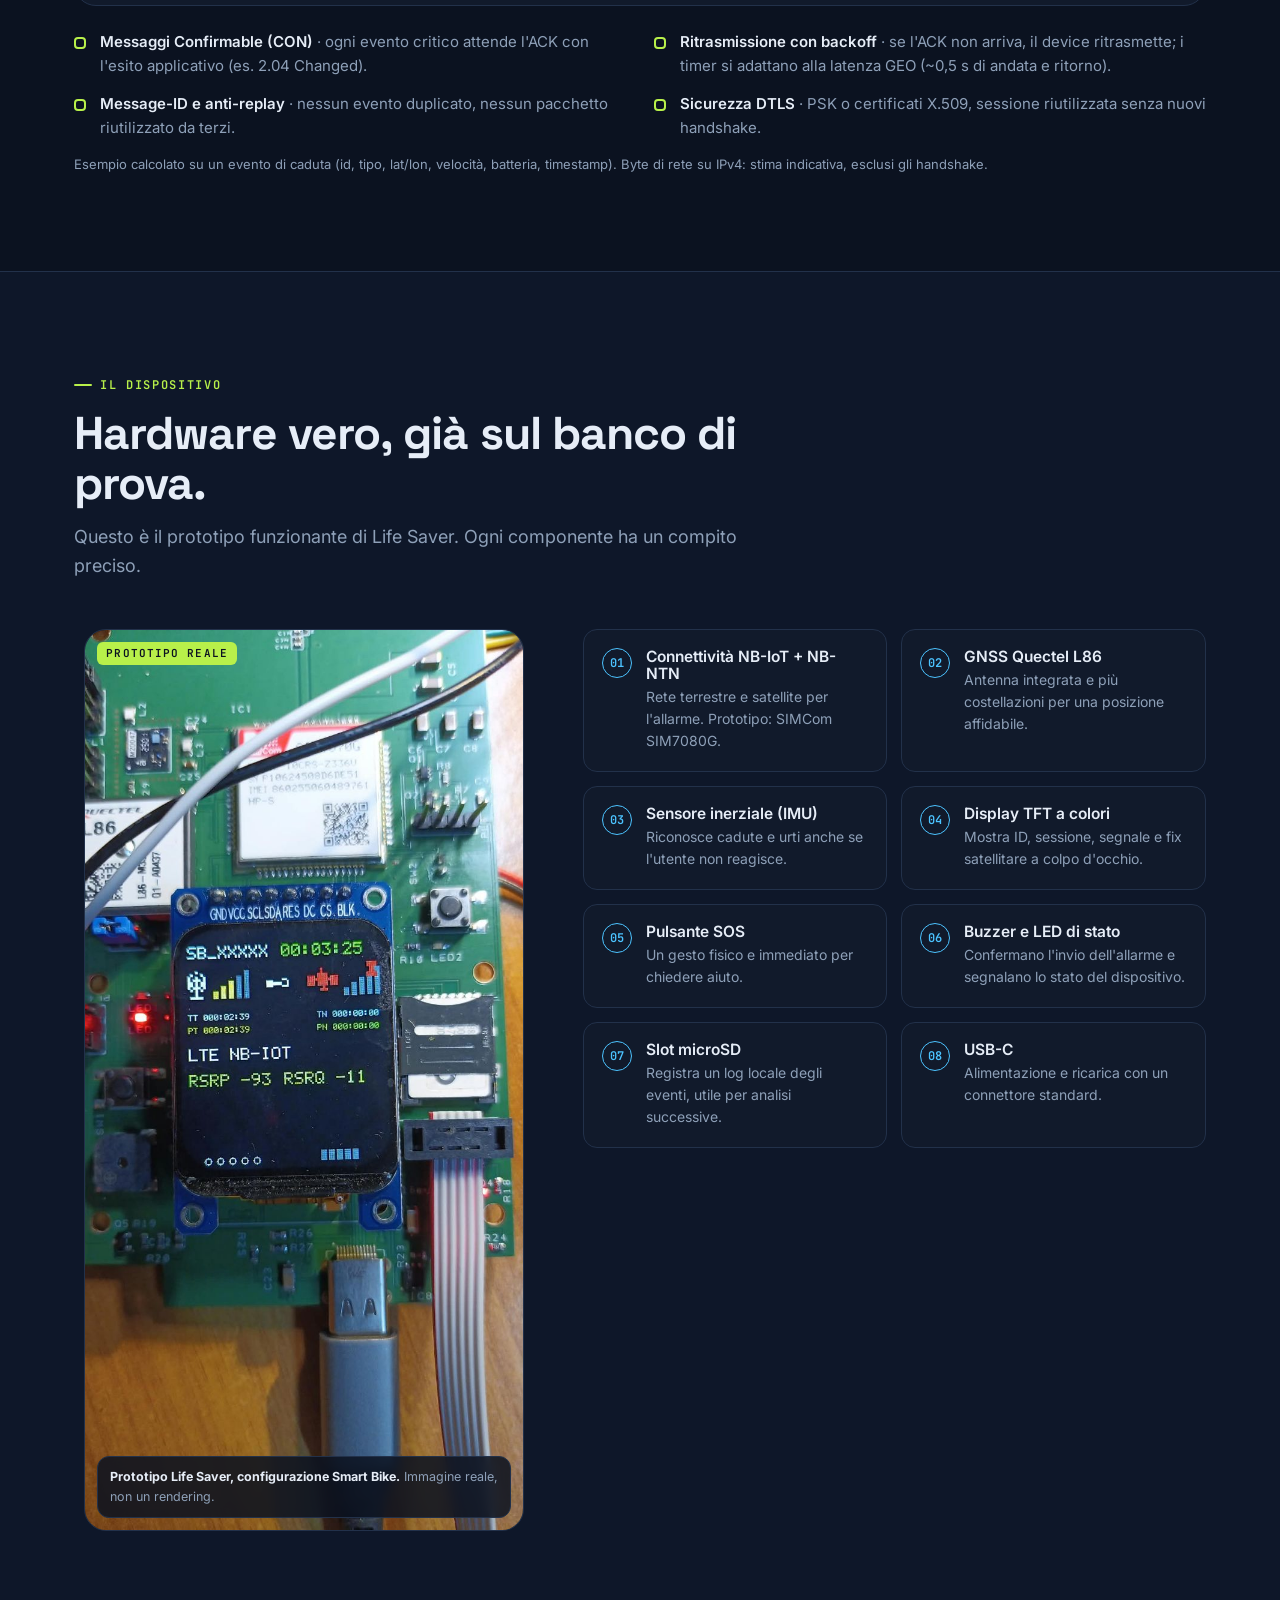
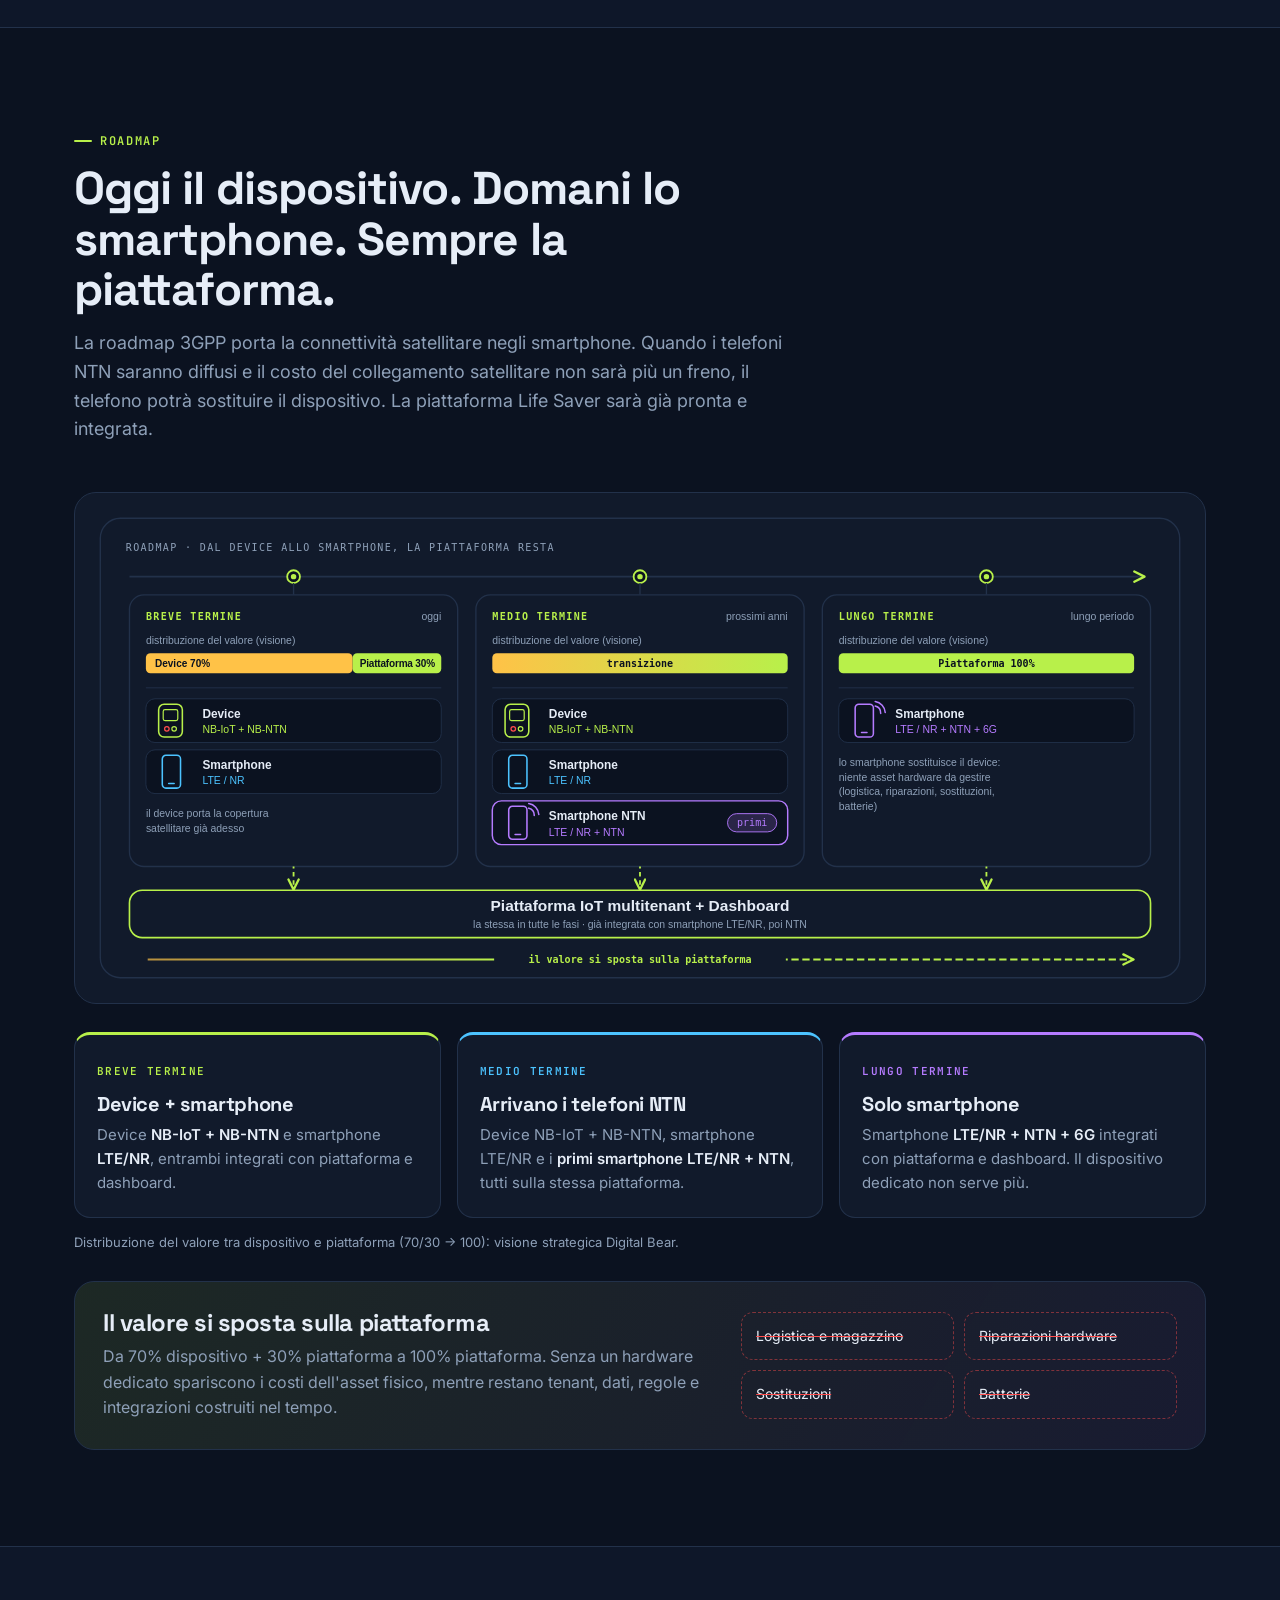
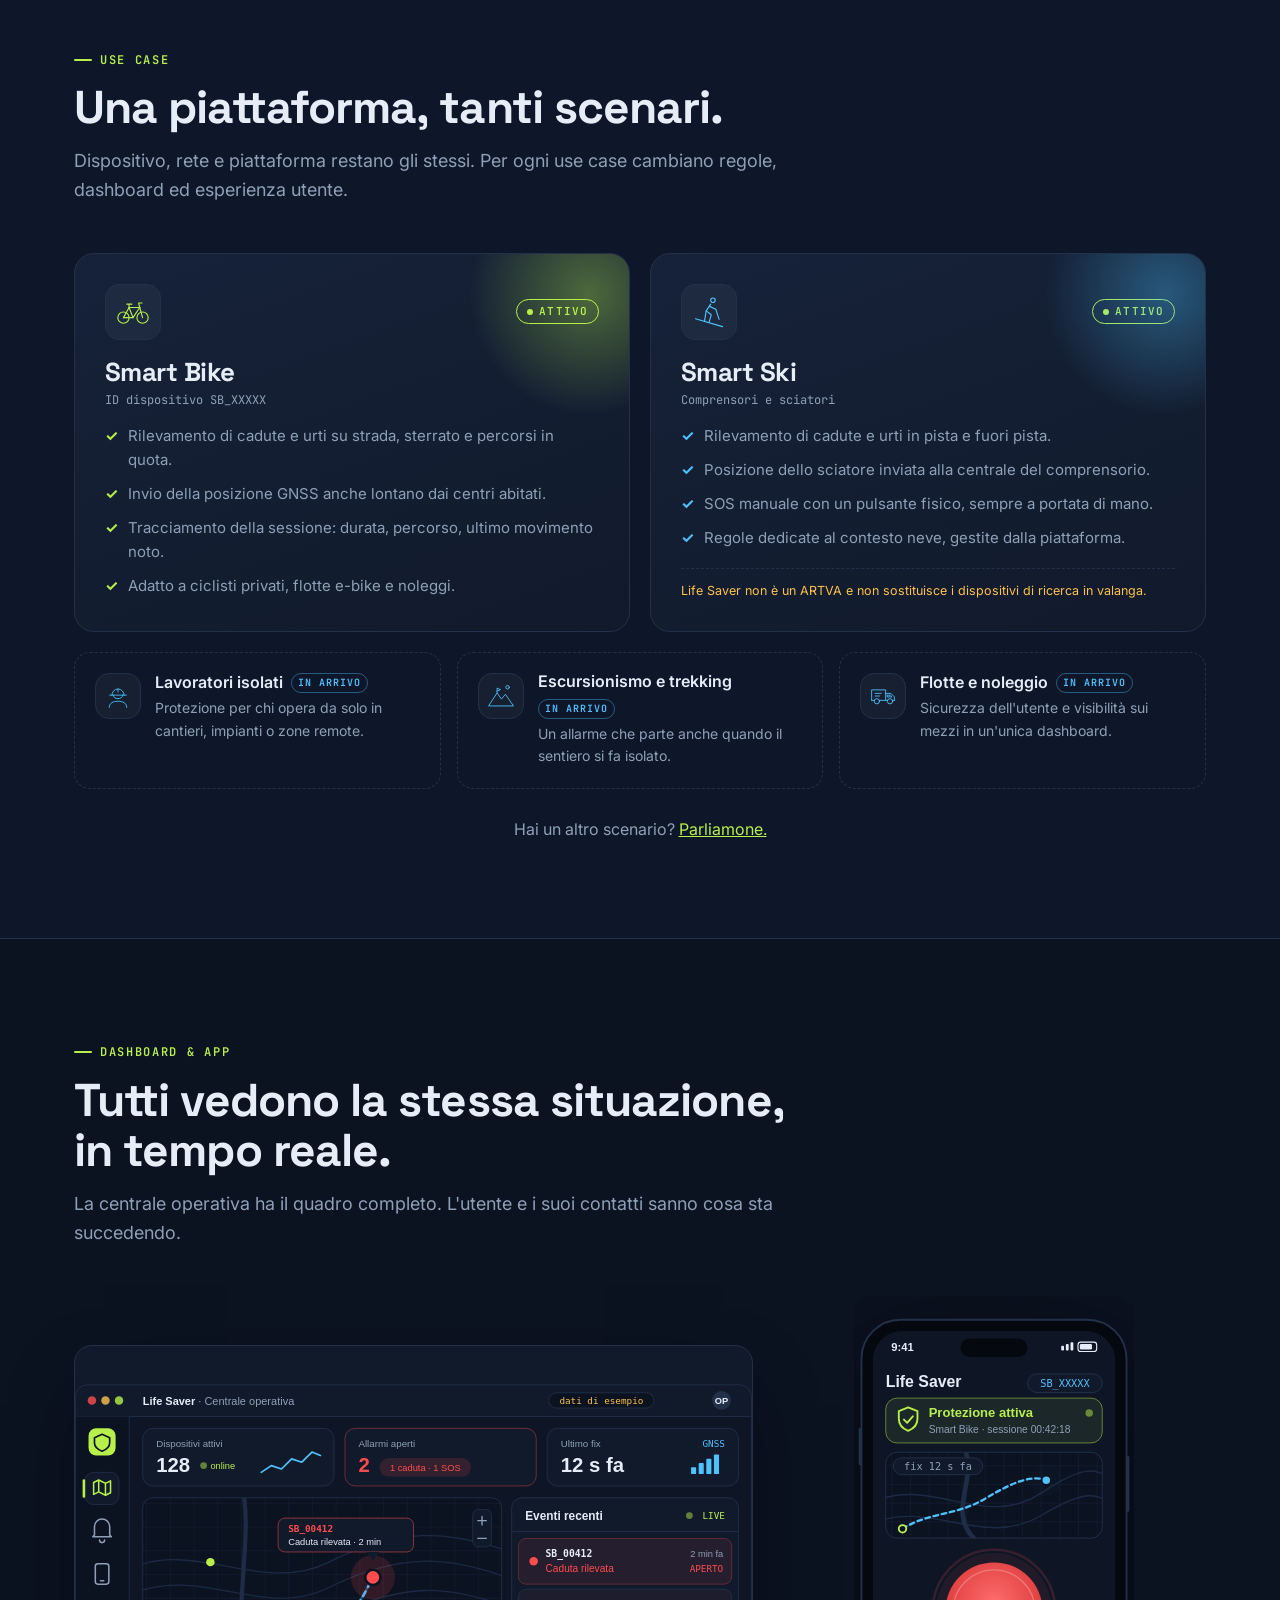
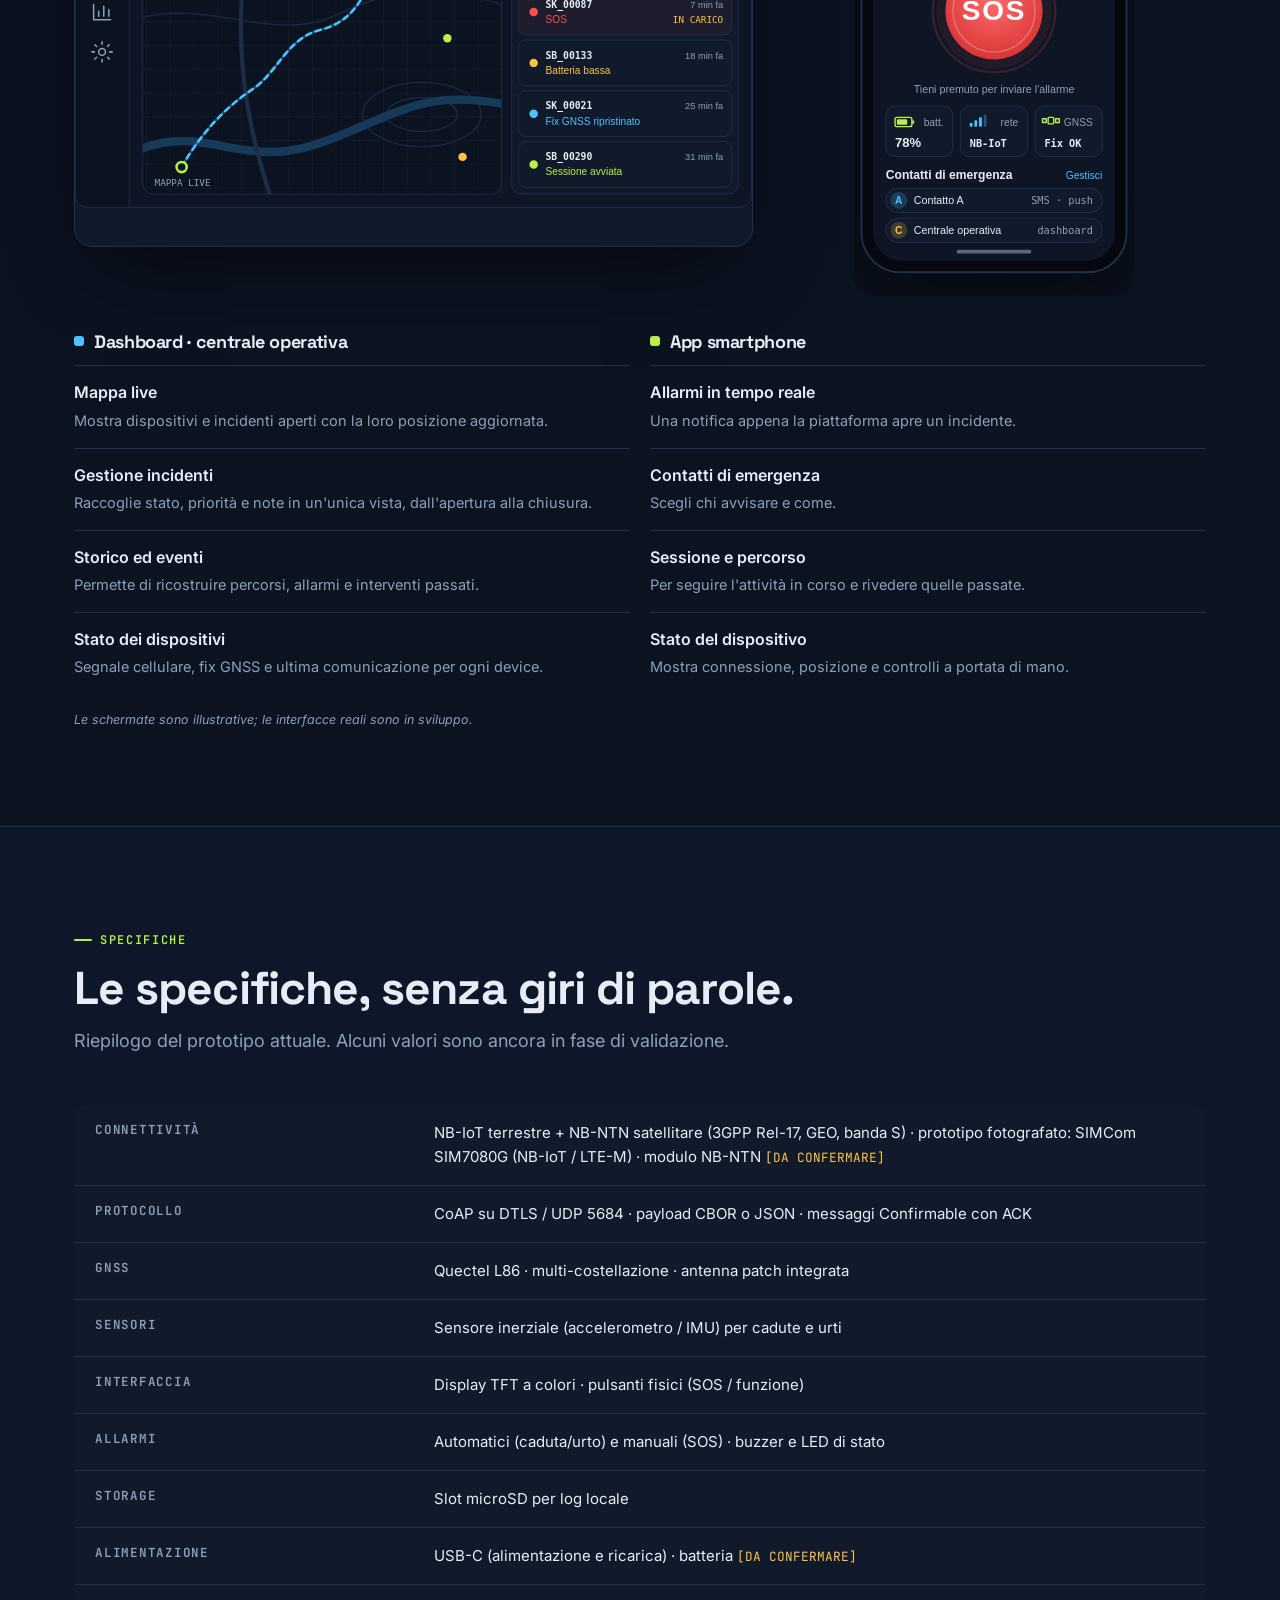
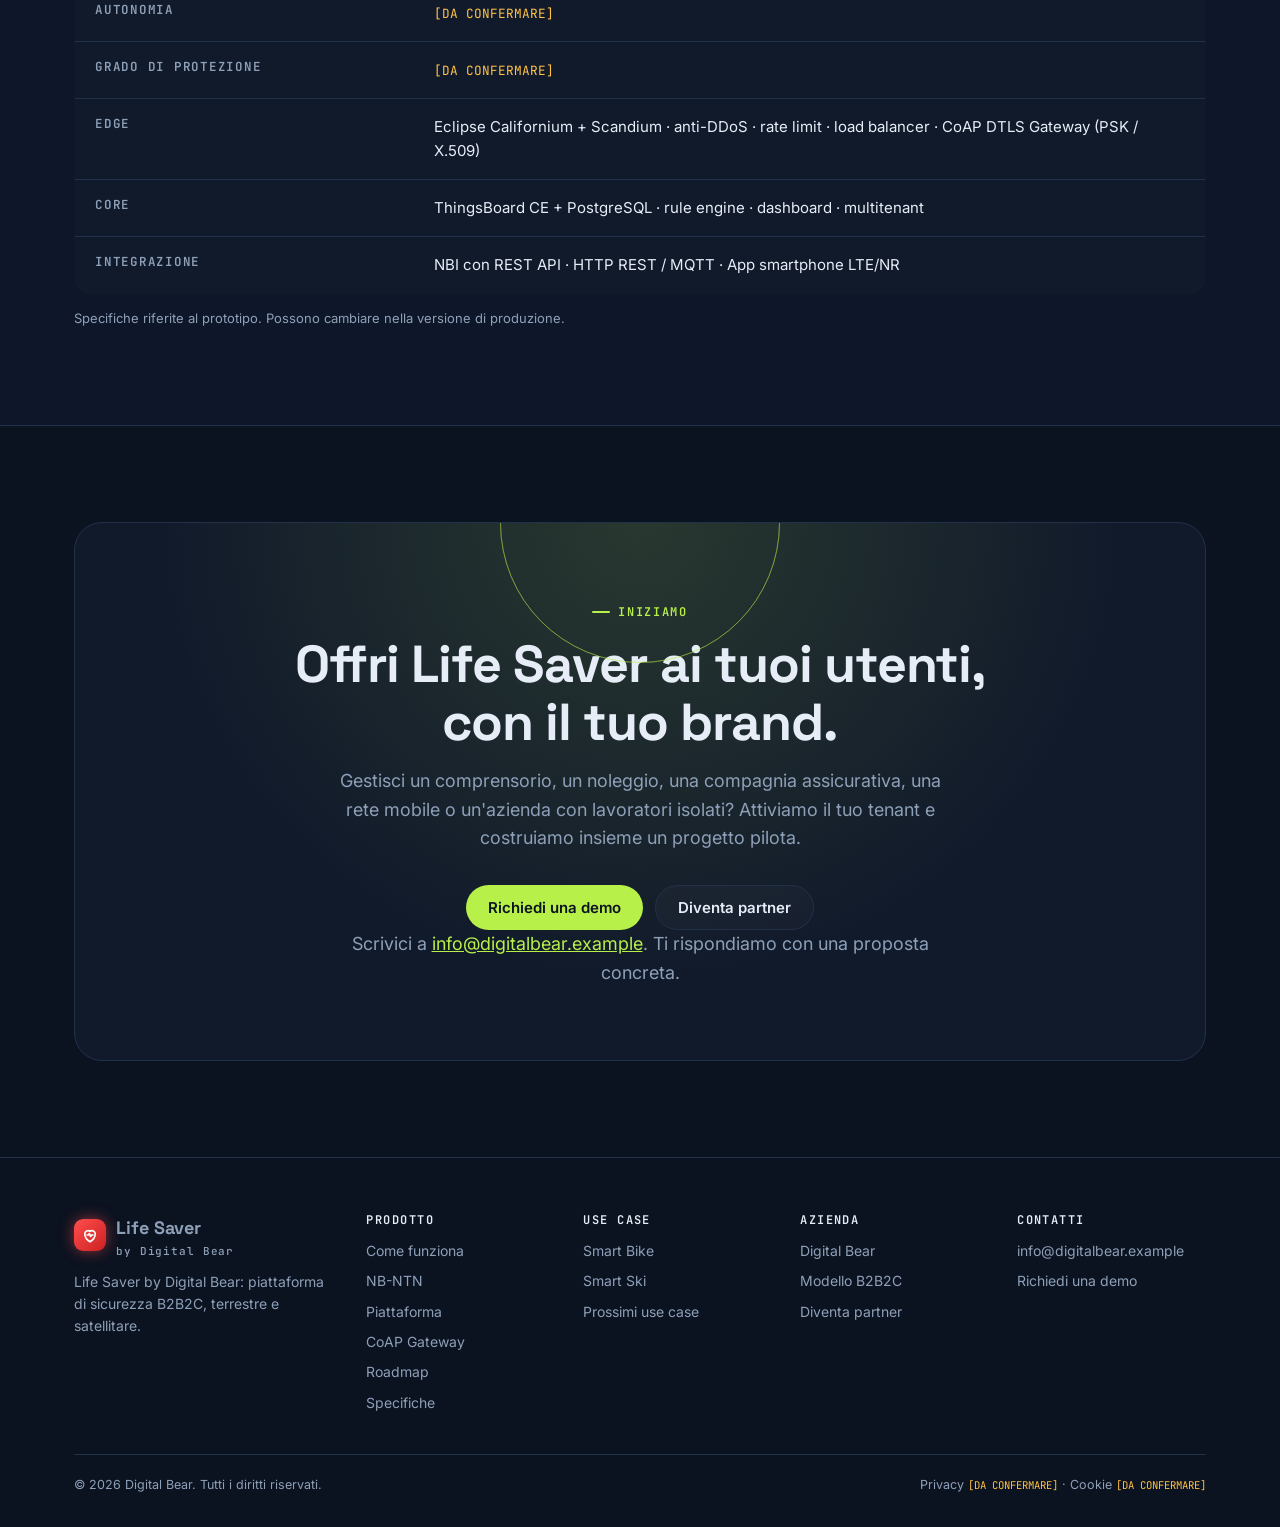
==== commit 3c96732c: "Life Saver v2: integrate B2B2C, NB-NTN, platform, CoAP and roadmap diagrams; QA fixes Co-Authored-By" ====
--- a/lifesaver/index.html
+++ b/lifesaver/index.html
@@ -133,7 +133,7 @@
 .device-grid{display:grid;grid-template-columns:.85fr 1.15fr;gap:48px;align-items:start}
 @media (max-width:900px){.device-grid{grid-template-columns:1fr}}
 .photo{position:relative;border-radius:22px;overflow:hidden;border:1px solid var(--line);background:var(--surface);max-width:440px;margin:0 auto}
-.photo img{width:100%;aspect-ratio:844/1100;object-fit:cover;object-position:center 22%}
+.photo img{width:100%;aspect-ratio:844/900;object-fit:cover;object-position:center 30%}
 .photo figcaption{position:absolute;left:12px;right:12px;bottom:12px;background:rgba(11,18,32,.85);backdrop-filter:blur(6px);border:1px solid var(--line);border-radius:12px;padding:10px 12px;font-size:12.5px;color:var(--muted)}
 .photo figcaption b{color:var(--text)}
 .photo .tag{position:absolute;top:12px;left:12px;font:600 11px/1 var(--f-mono);letter-spacing:.1em;background:var(--lime);color:#0B1220;padding:6px 9px;border-radius:6px}
@@ -220,7 +220,10 @@
 
 /* v2: NTN, B2B2C, CoAP, roadmap */
 .ntn{background:radial-gradient(ellipse at 85% 20%,rgba(181,123,255,.14),transparent 55%),var(--bg);border-bottom:1px solid var(--line)}
-.split{display:grid;grid-template-columns:.9fr 1.1fr;gap:48px;align-items:center}
+.split{display:grid;grid-template-columns:1fr;gap:36px}
+.split .ticks{display:grid;grid-template-columns:repeat(3,1fr);gap:16px}
+@media (max-width:900px){.split .ticks{grid-template-columns:1fr}}
+.split .sub{max-width:760px}
 @media (max-width:900px){.split{grid-template-columns:1fr}}
 .h2{font-size:clamp(30px,4.2vw,46px);margin:14px 0 14px}
 .sub{color:var(--muted);font-size:18px}
@@ -238,7 +241,10 @@
 .role .num{font:600 11px/1 var(--f-mono);letter-spacing:.12em;color:var(--c)}
 .role h3{font-size:20px;margin:12px 0 8px}.role p{color:var(--muted)}
 .device-sec{background:var(--bg2);border-top:1px solid var(--line);border-bottom:1px solid var(--line)}
-.coap-grid{display:grid;grid-template-columns:1fr 1fr;gap:28px;align-items:start}
+.coap-grid{display:grid;grid-template-columns:1fr;gap:36px}
+.coap-grid>*{min-width:0}.coap-grid .fig{overflow-x:auto}.coap-grid .fig img{min-width:640px}
+.coap-grid .ticks{grid-template-columns:1fr 1fr;gap:14px 28px}
+@media (max-width:760px){.coap-grid .ticks{grid-template-columns:1fr}}
 @media (max-width:1000px){.coap-grid{grid-template-columns:1fr}}
 .kpis{display:grid;grid-template-columns:repeat(3,1fr);gap:12px;margin-top:16px}
 @media (max-width:560px){.kpis{grid-template-columns:1fr}}
@@ -358,7 +364,7 @@
           <li><b>Un solo percorso dati</b> · entrambi i rami passano dalla rete MNO + SMO e arrivano all'edge Life Saver su UDP 5684.</li>
         </ul>
       </div>
-      <figure class="fig reveal"><img src="assets/svg/ntn-coverage.svg" alt="Copertura: NB-IoT terrestre dall'antenna eNodeB e NB-NTN via satellite GEO a circa 37.000 km in banda S per le zone senza campo" width="1000" height="420"></figure>
+      <figure class="fig wide reveal" style="margin-bottom:0"><img src="assets/svg/ntn-coverage.svg" alt="Copertura: NB-IoT terrestre dall'antenna eNodeB e NB-NTN via satellite GEO a circa 37.000 km in banda S per le zone senza campo" width="1000" height="420"></figure>
     </div>
   </div>
 </section>
@@ -395,13 +401,8 @@
       <h2>B2B2C: noi diamo la piattaforma, i partner la portano ai loro utenti.</h2>
       <p>Digital Bear fornisce dispositivo, piattaforma e API. Il partner offre il servizio con il proprio brand, le proprie regole e la propria dashboard. L'utente finale riceve protezione, App e SOS.</p>
     </div>
-    <figure class="fig wide reveal"><img src="assets/svg/b2b2c.svg" alt="Modello B2B2C: Digital Bear fornisce la piattaforma ai partner B2B che offrono il servizio agli utenti finali" width="1000" height="360"></figure>
-    <div class="cards3">
-      <article class="card role reveal" style="--c:var(--lime)"><span class="num">B · DIGITAL BEAR</span><h3>Tecnologia e piattaforma</h3><p>Dispositivo NB-IoT + NB-NTN, edge CoAP, core IoT, NBI con REST API, aggiornamenti e nuovi use case.</p></article>
-      <article class="card role reveal" style="--c:var(--sky)"><span class="num">B · PARTNER</span><h3>Servizio con il proprio brand</h3><p>Comprensori, noleggi, assicurazioni, operatori, aziende: ognuno con il proprio tenant, regole, utenti e dashboard.</p></article>
-      <article class="card role reveal" style="--c:var(--amber)"><span class="num">C · UTENTE FINALE</span><h3>Protezione semplice</h3><p>Ciclisti, sciatori, escursionisti, lavoratori: App, pulsante SOS e allarmi che partono anche senza campo.</p></article>
-    </div>
-  </div>
+    <figure class="fig wide reveal" style="margin-bottom:0"><img src="assets/svg/b2b2c.svg" alt="Modello B2B2C: Digital Bear fornisce la piattaforma ai partner B2B che offrono il servizio agli utenti finali" width="1000" height="360"></figure>
+      </div>
 </section>
 
 <!-- 4. PIATTAFORMA -->
@@ -455,7 +456,7 @@
         </div>
       </div>
       <div class="reveal">
-        <figure class="fig"><img src="assets/svg/coap-ack.svg" alt="Sequenza CoAP: messaggio Confirmable dal device, inoltro alla piattaforma, ACK 2.04 Changed; in caso di perdita, ritrasmissione con backoff esponenziale e deduplica tramite Message-ID" width="1000" height="520"></figure>
+        <figure class="fig"><img src="assets/svg/coap-ack.svg" alt="Sequenza CoAP: messaggio Confirmable dal device, inoltro alla piattaforma, ACK 2.04 Changed; in caso di perdita, ritrasmissione con backoff esponenziale e deduplica tramite Message-ID" width="1000" height="540"></figure>
         <ul class="ticks">
           <li><b>Messaggi Confirmable (CON)</b> · ogni evento critico attende l'ACK con l'esito applicativo (es. 2.04 Changed).</li>
           <li><b>Ritrasmissione con backoff</b> · se l'ACK non arriva, il device ritrasmette; i timer si adattano alla latenza GEO (~0,5 s di andata e ritorno).</li>
@@ -478,7 +479,7 @@
     <div class="device-grid">
       <figure class="photo reveal" style="margin:0 auto">
         <span class="tag">PROTOTIPO REALE</span>
-        <img src="assets/device-prototype.jpg" alt="Foto del prototipo Life Saver: scheda con modulo SIMCom SIM7080G, GNSS Quectel L86, display TFT con stato LTE NB-IoT, pulsanti e slot microSD" width="844" height="1100">
+        <img src="assets/device-prototype.jpg" alt="Foto del prototipo Life Saver: scheda con modulo SIMCom SIM7080G, GNSS Quectel L86, display TFT con stato LTE NB-IoT, pulsanti e slot microSD" width="844" height="900">
         <figcaption><b>Prototipo Life Saver, configurazione Smart Bike.</b> Immagine reale, non un rendering.</figcaption>
       </figure>
       <div class="callouts">
@@ -508,20 +509,17 @@
       <article class="phase reveal" style="--c:var(--lime)">
         <span class="lvl">BREVE TERMINE</span><h3>Device + smartphone</h3>
         <p>Device <b>NB-IoT + NB-NTN</b> e smartphone <b>LTE/NR</b>, entrambi integrati con piattaforma e dashboard.</p>
-        <div class="vbar"><span class="d" style="width:70%">Device 70%</span><span class="p" style="width:30%">30%</span></div>
       </article>
       <article class="phase reveal" style="--c:var(--sky)">
         <span class="lvl">MEDIO TERMINE</span><h3>Arrivano i telefoni NTN</h3>
         <p>Device NB-IoT + NB-NTN, smartphone LTE/NR e i <b>primi smartphone LTE/NR + NTN</b>, tutti sulla stessa piattaforma.</p>
-        <div class="vbar"><span class="d" style="width:45%">Device</span><span class="p" style="width:55%">transizione</span></div>
       </article>
       <article class="phase reveal" style="--c:var(--violet)">
         <span class="lvl">LUNGO TERMINE</span><h3>Solo smartphone</h3>
         <p>Smartphone <b>LTE/NR + NTN + 6G</b> integrati con piattaforma e dashboard. Il dispositivo dedicato non serve più.</p>
-        <div class="vbar"><span class="p" style="width:100%">Piattaforma 100%</span></div>
       </article>
     </div>
-    <p class="spec-note">Distribuzione del valore tra dispositivo e piattaforma: visione strategica Digital Bear.</p>
+    <p class="spec-note">Distribuzione del valore tra dispositivo e piattaforma (70/30 → 100): visione strategica Digital Bear.</p>
     <div class="shift reveal">
       <div>
         <h3>Il valore si sposta sulla piattaforma</h3>
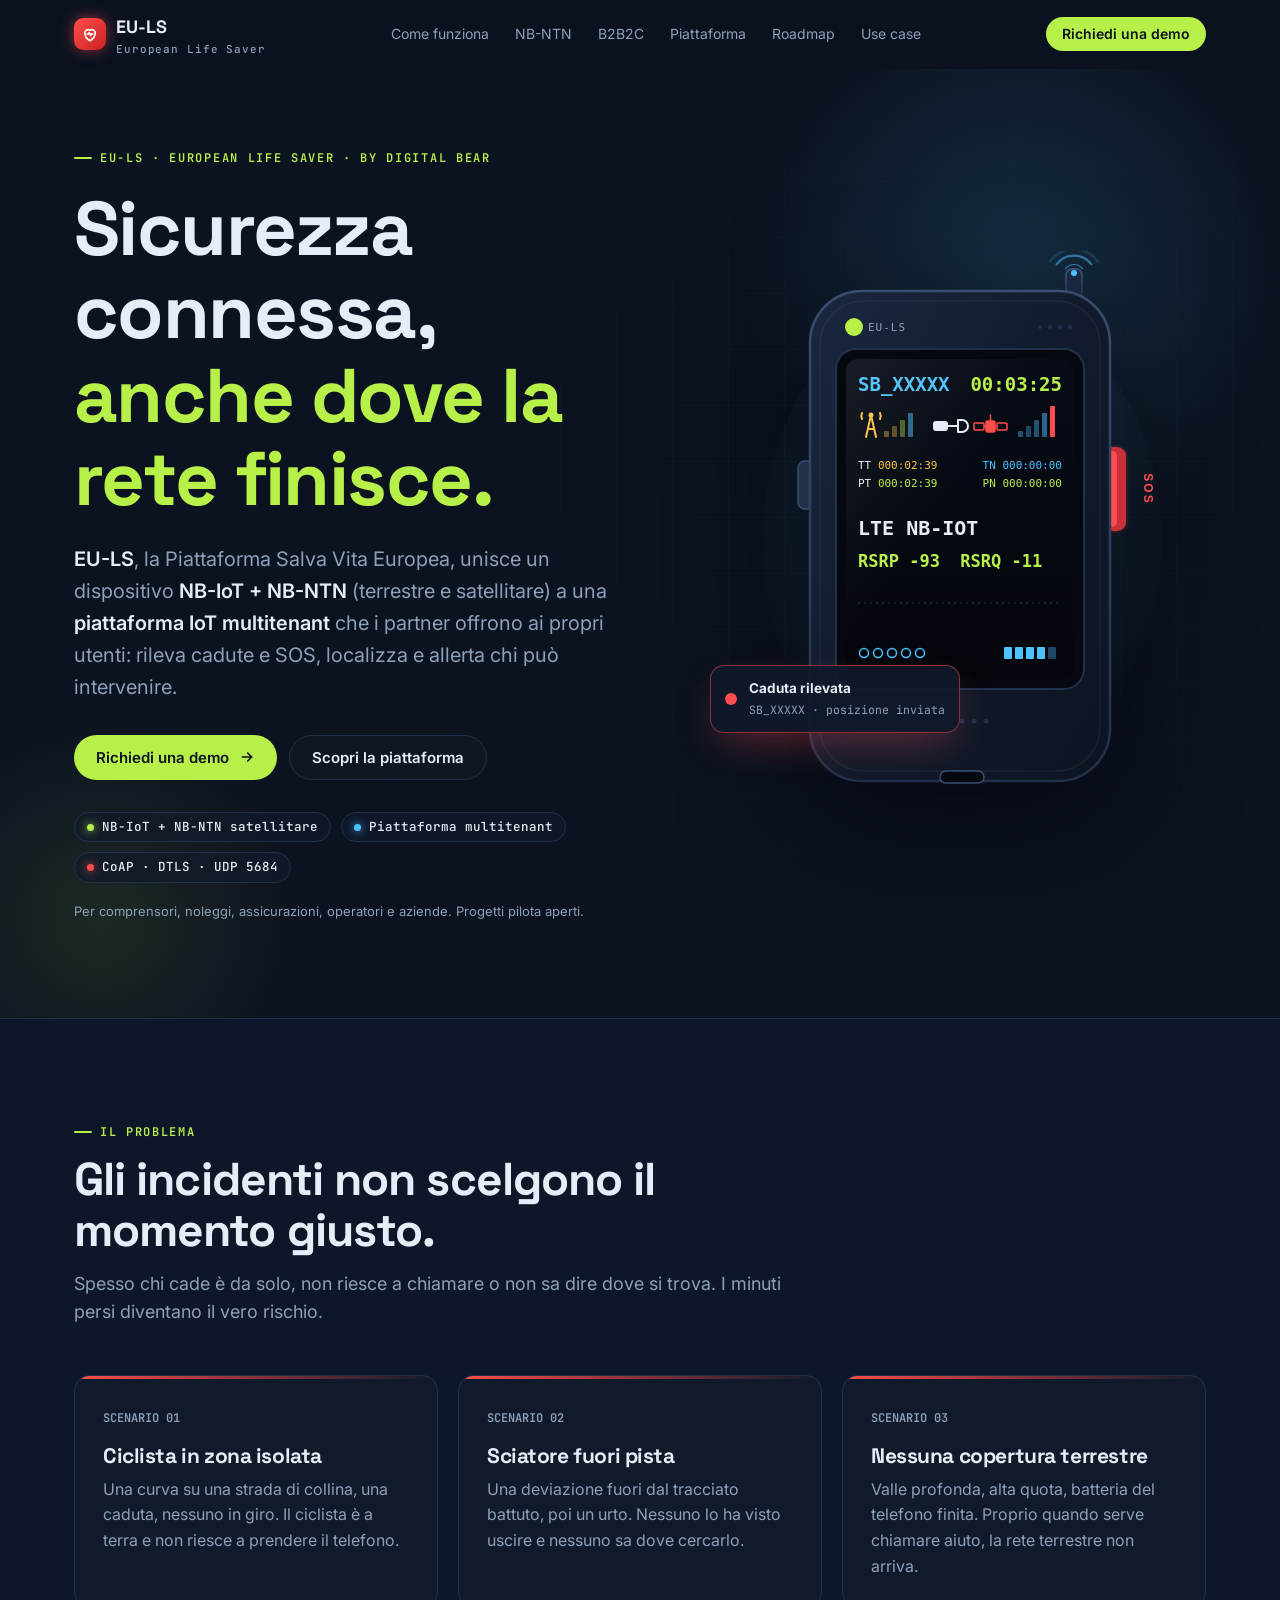
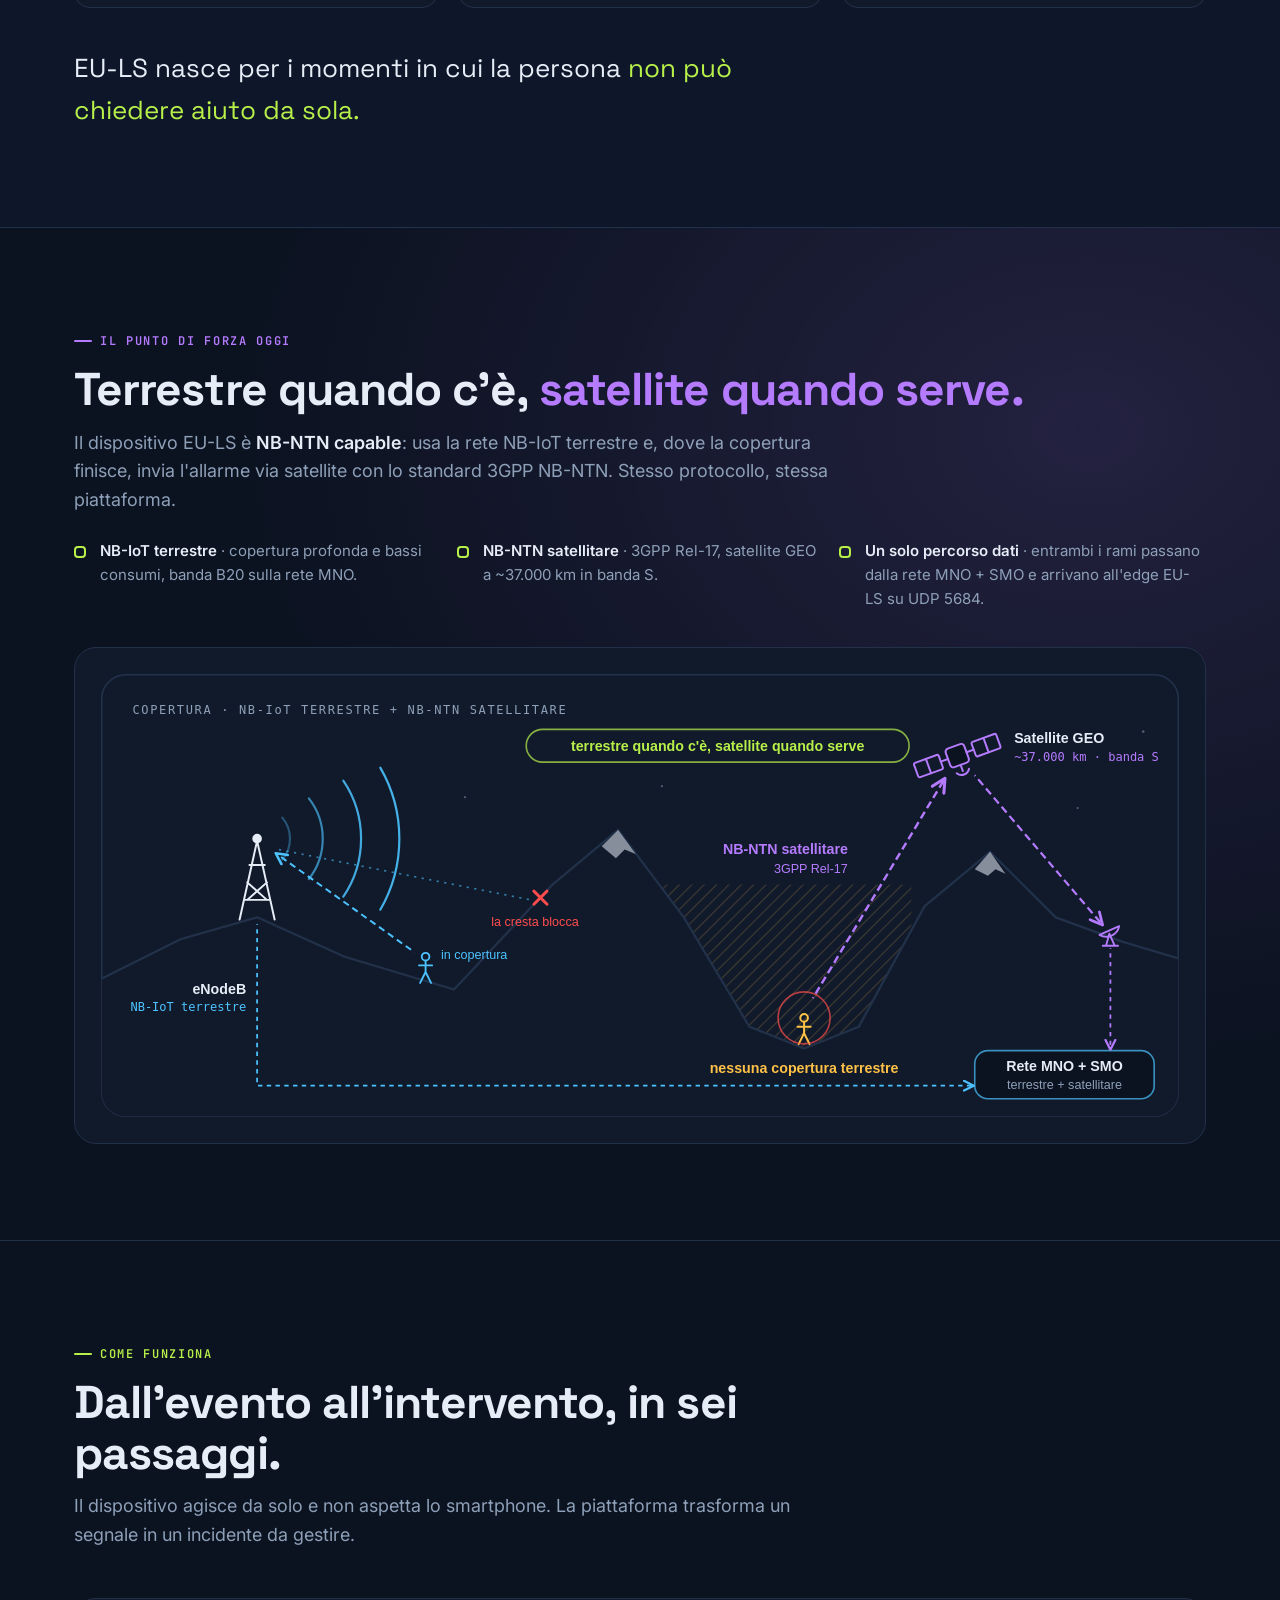
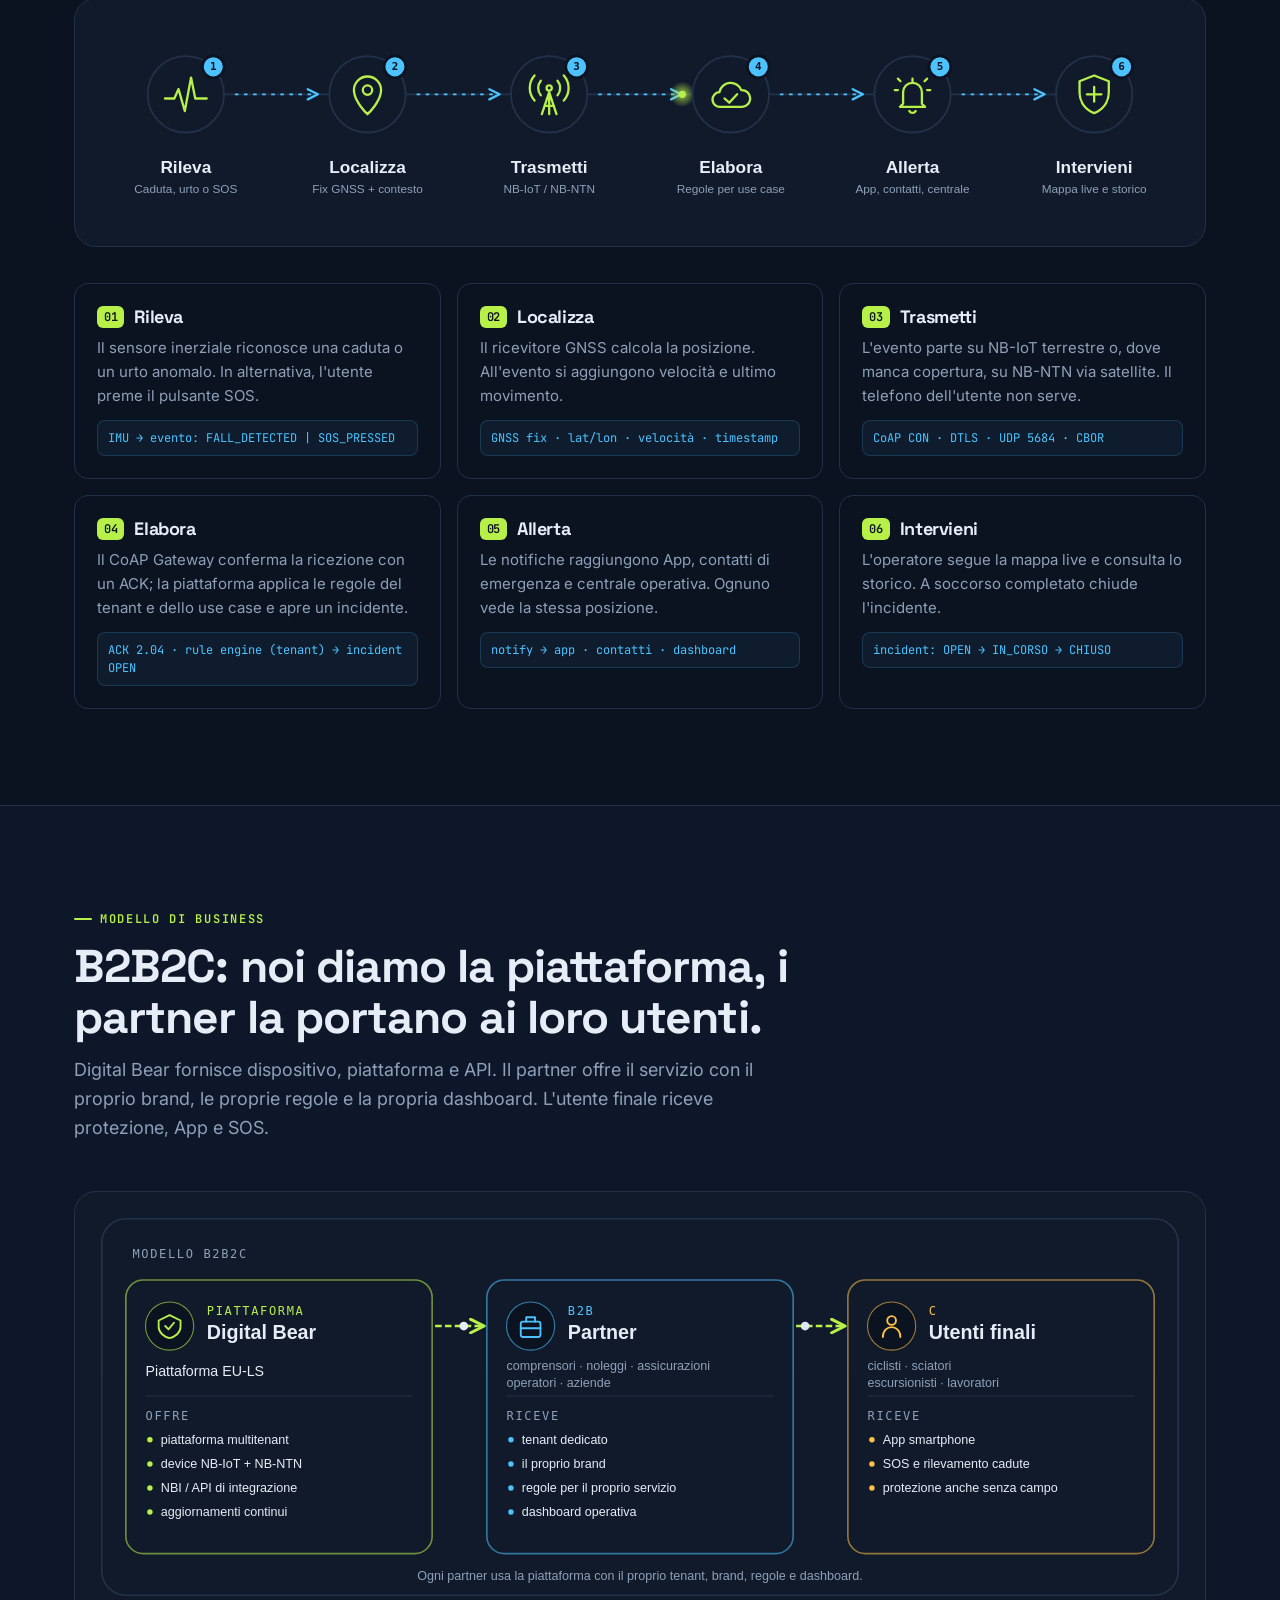
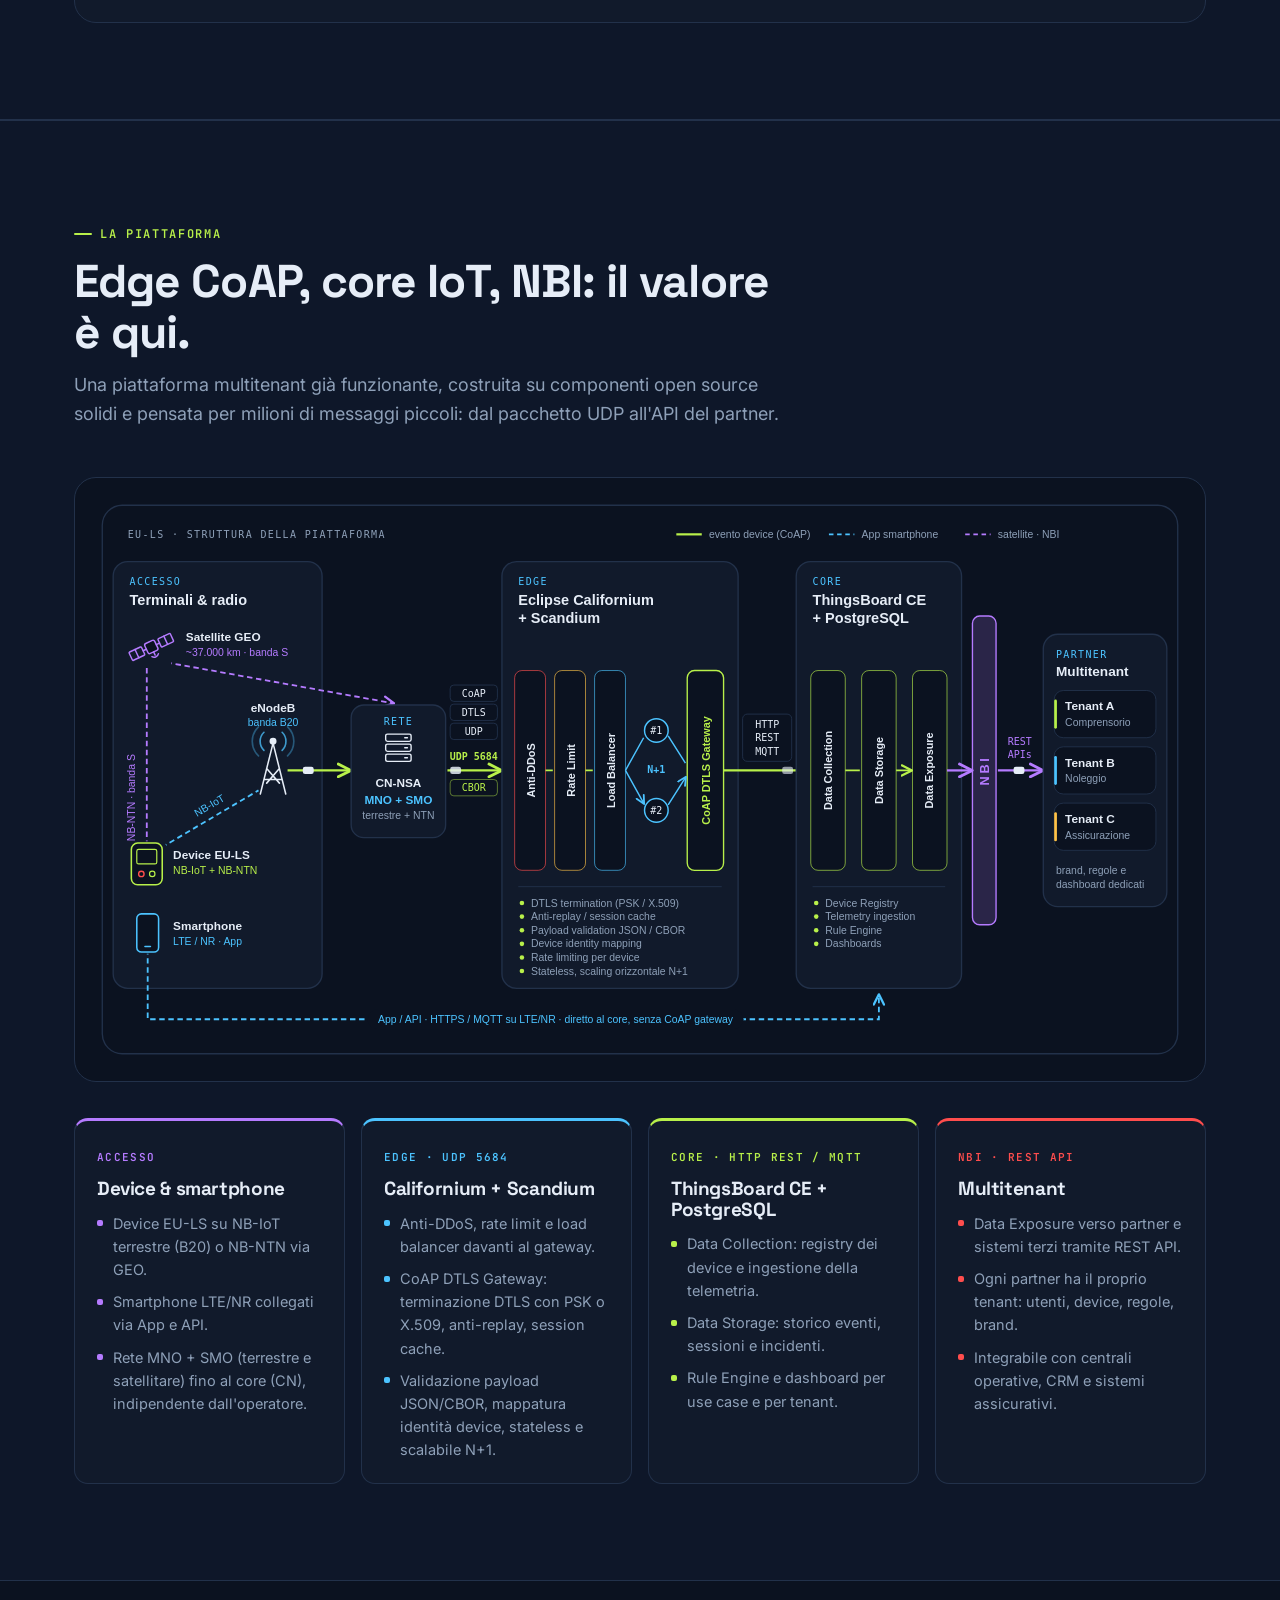
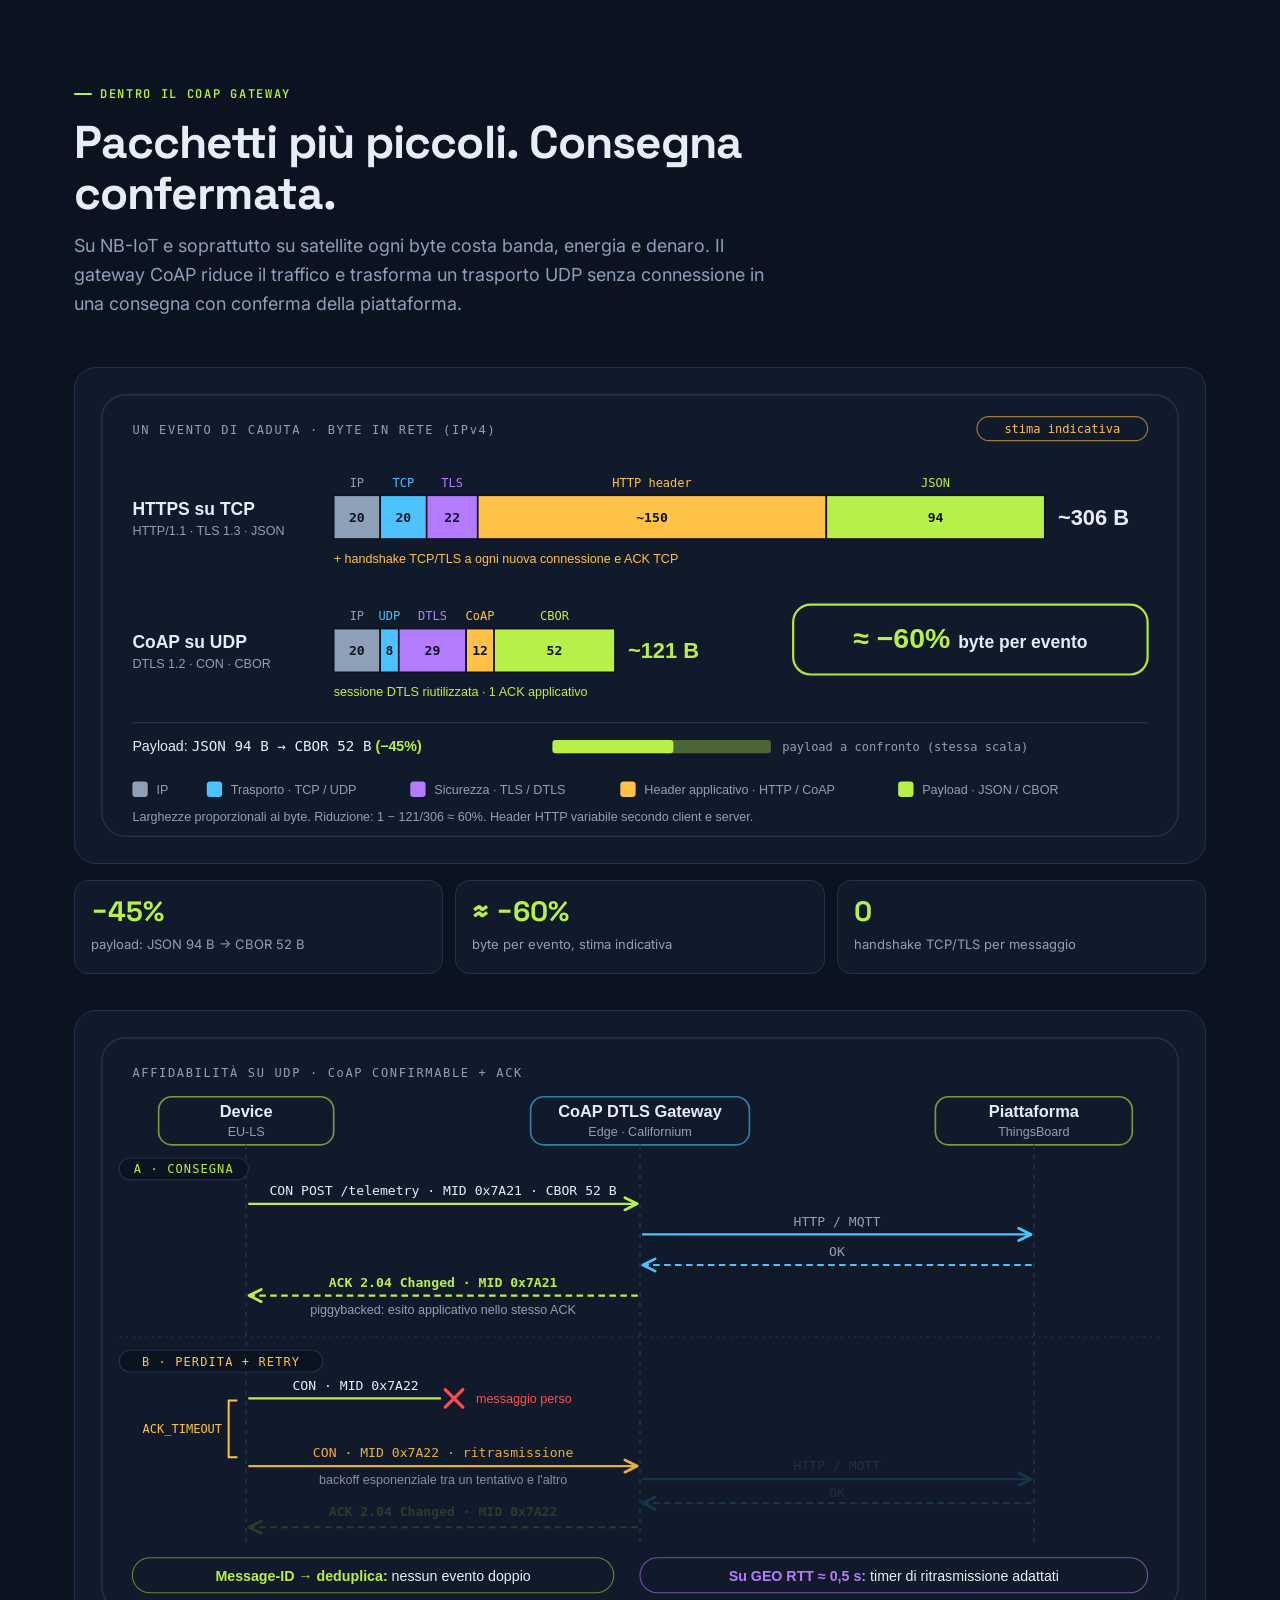
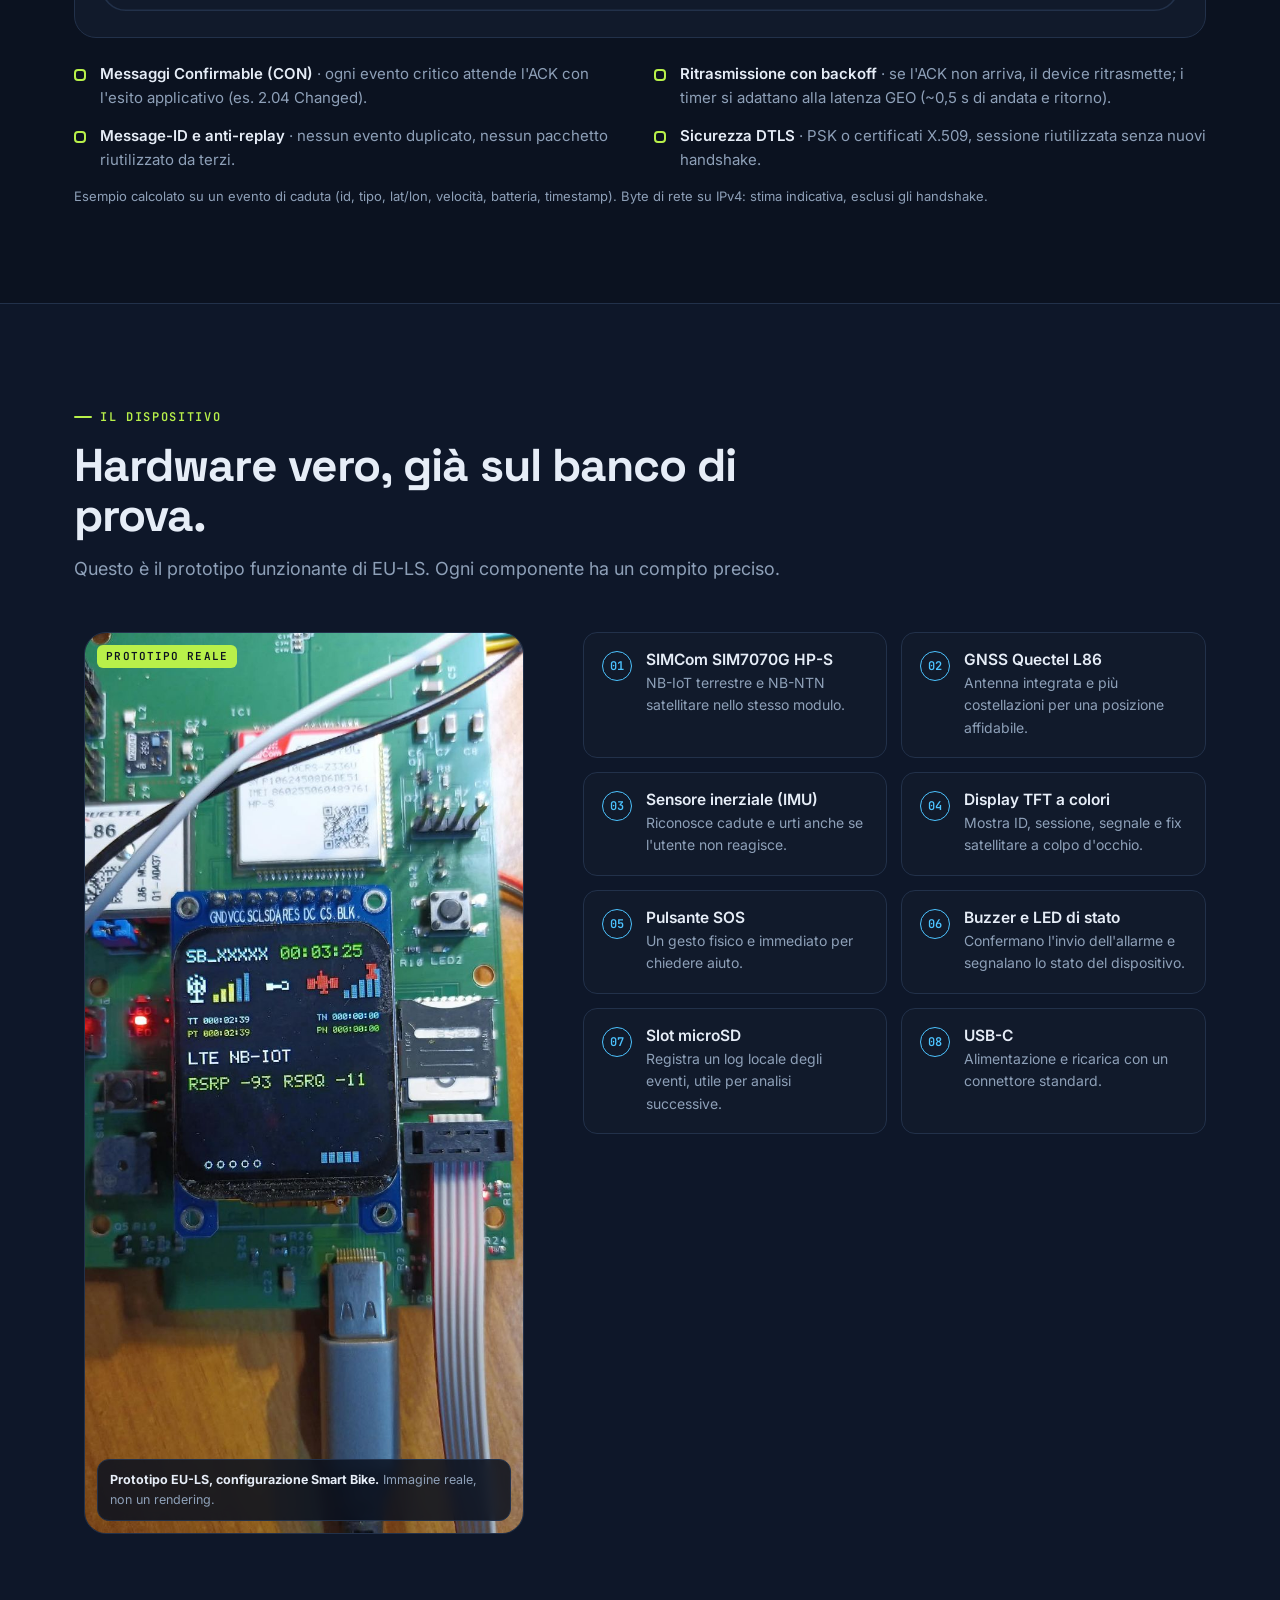
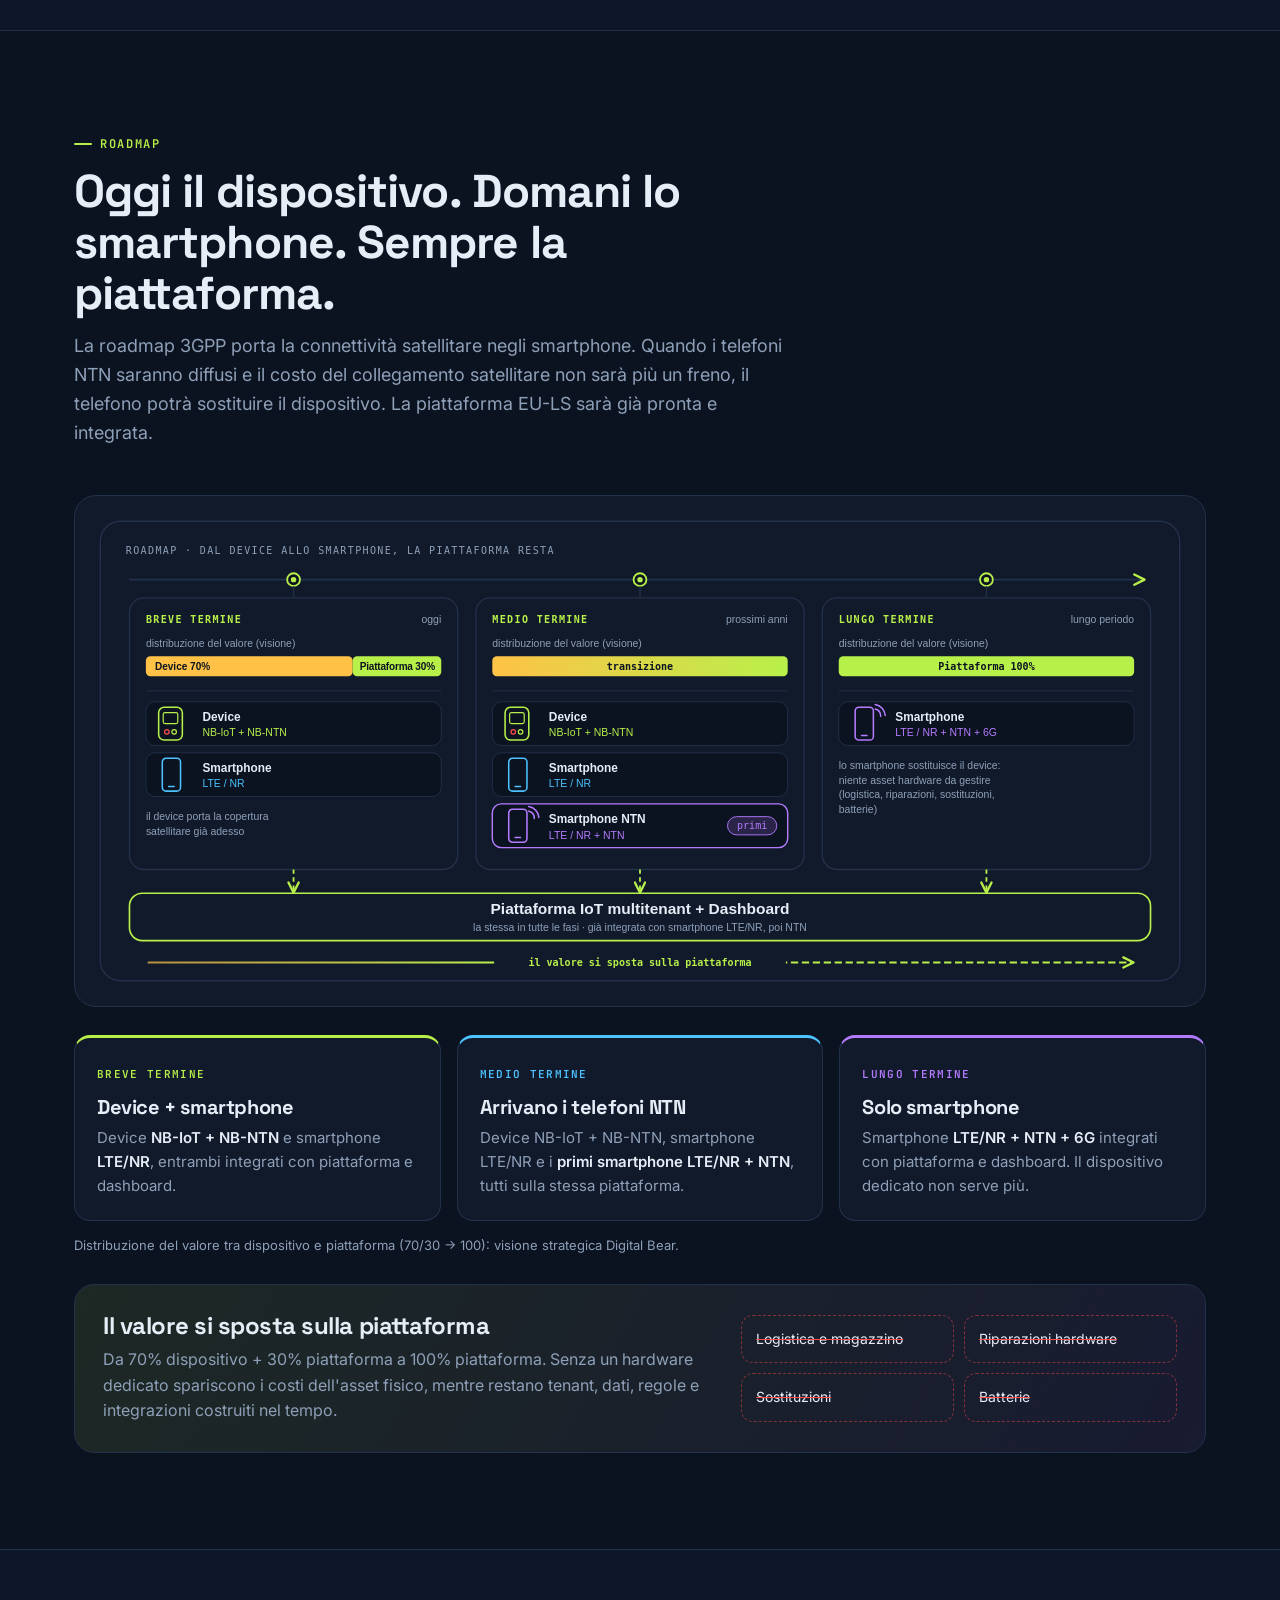
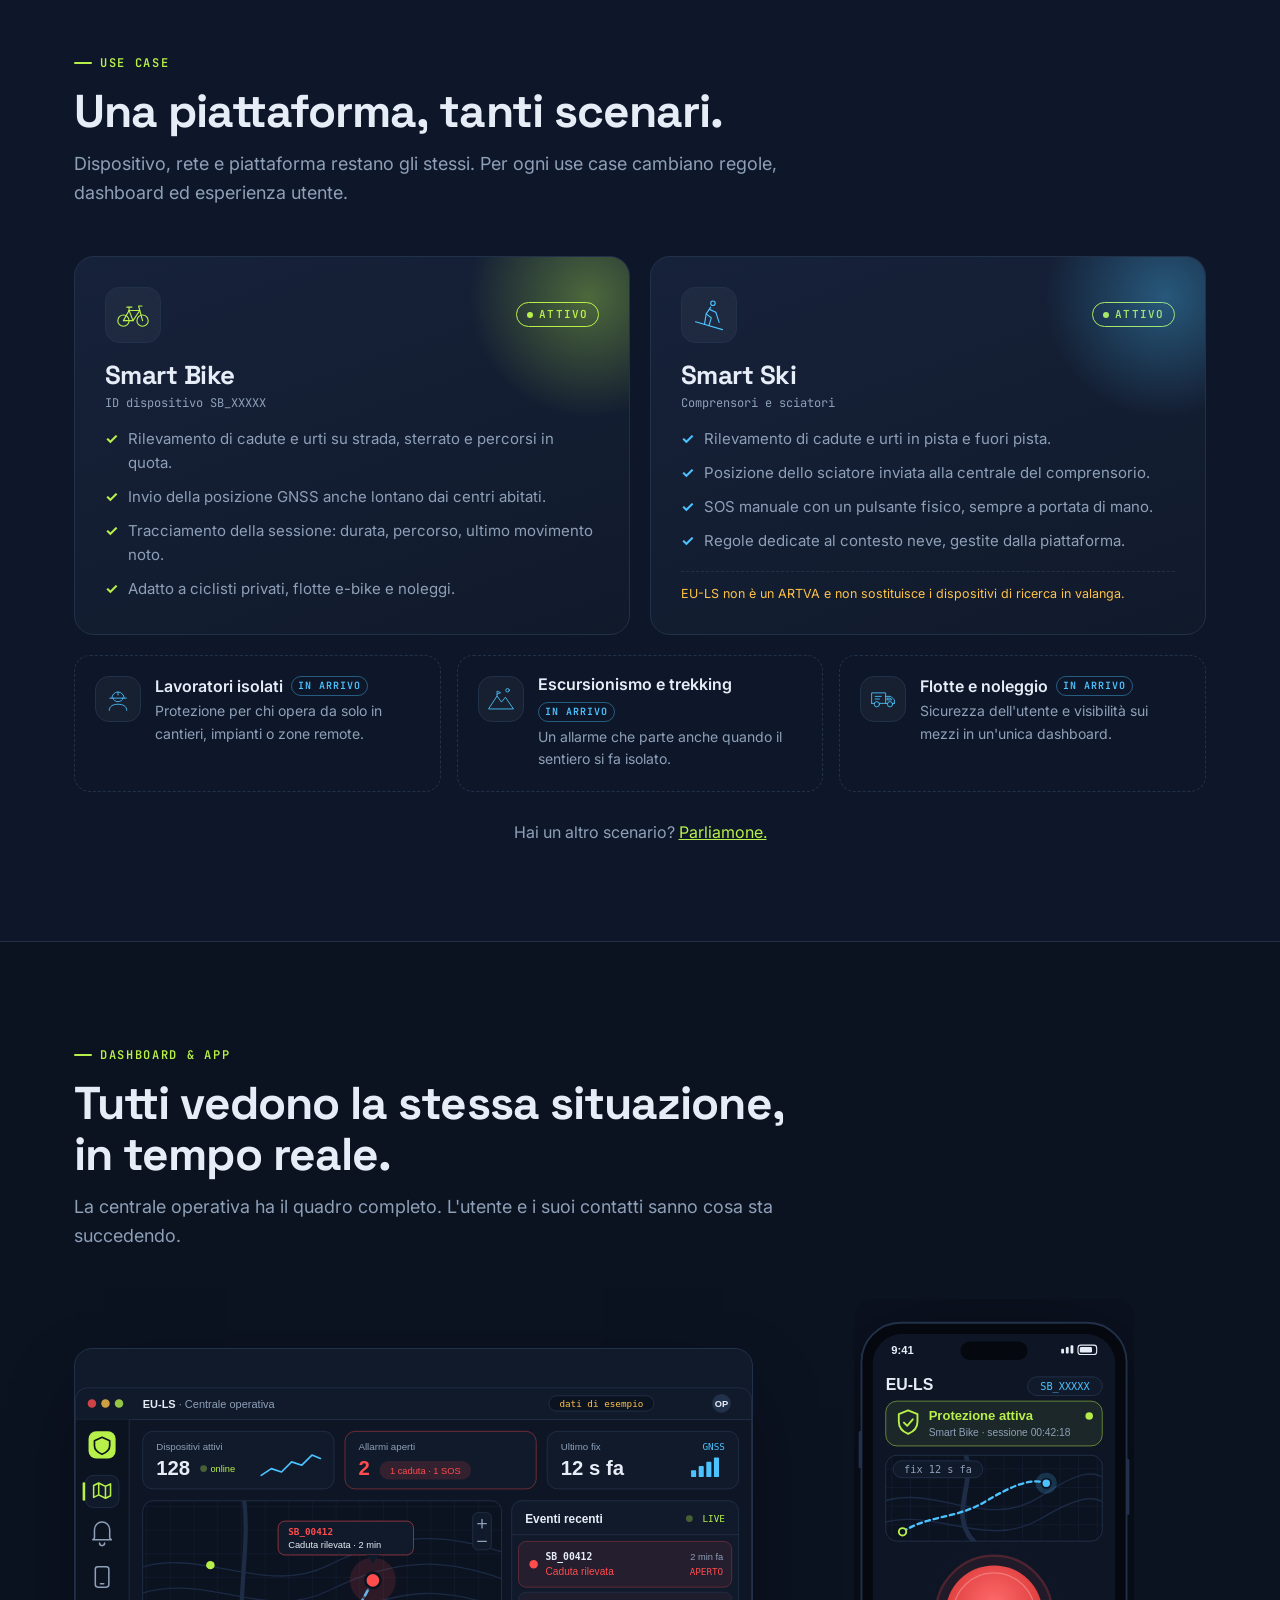
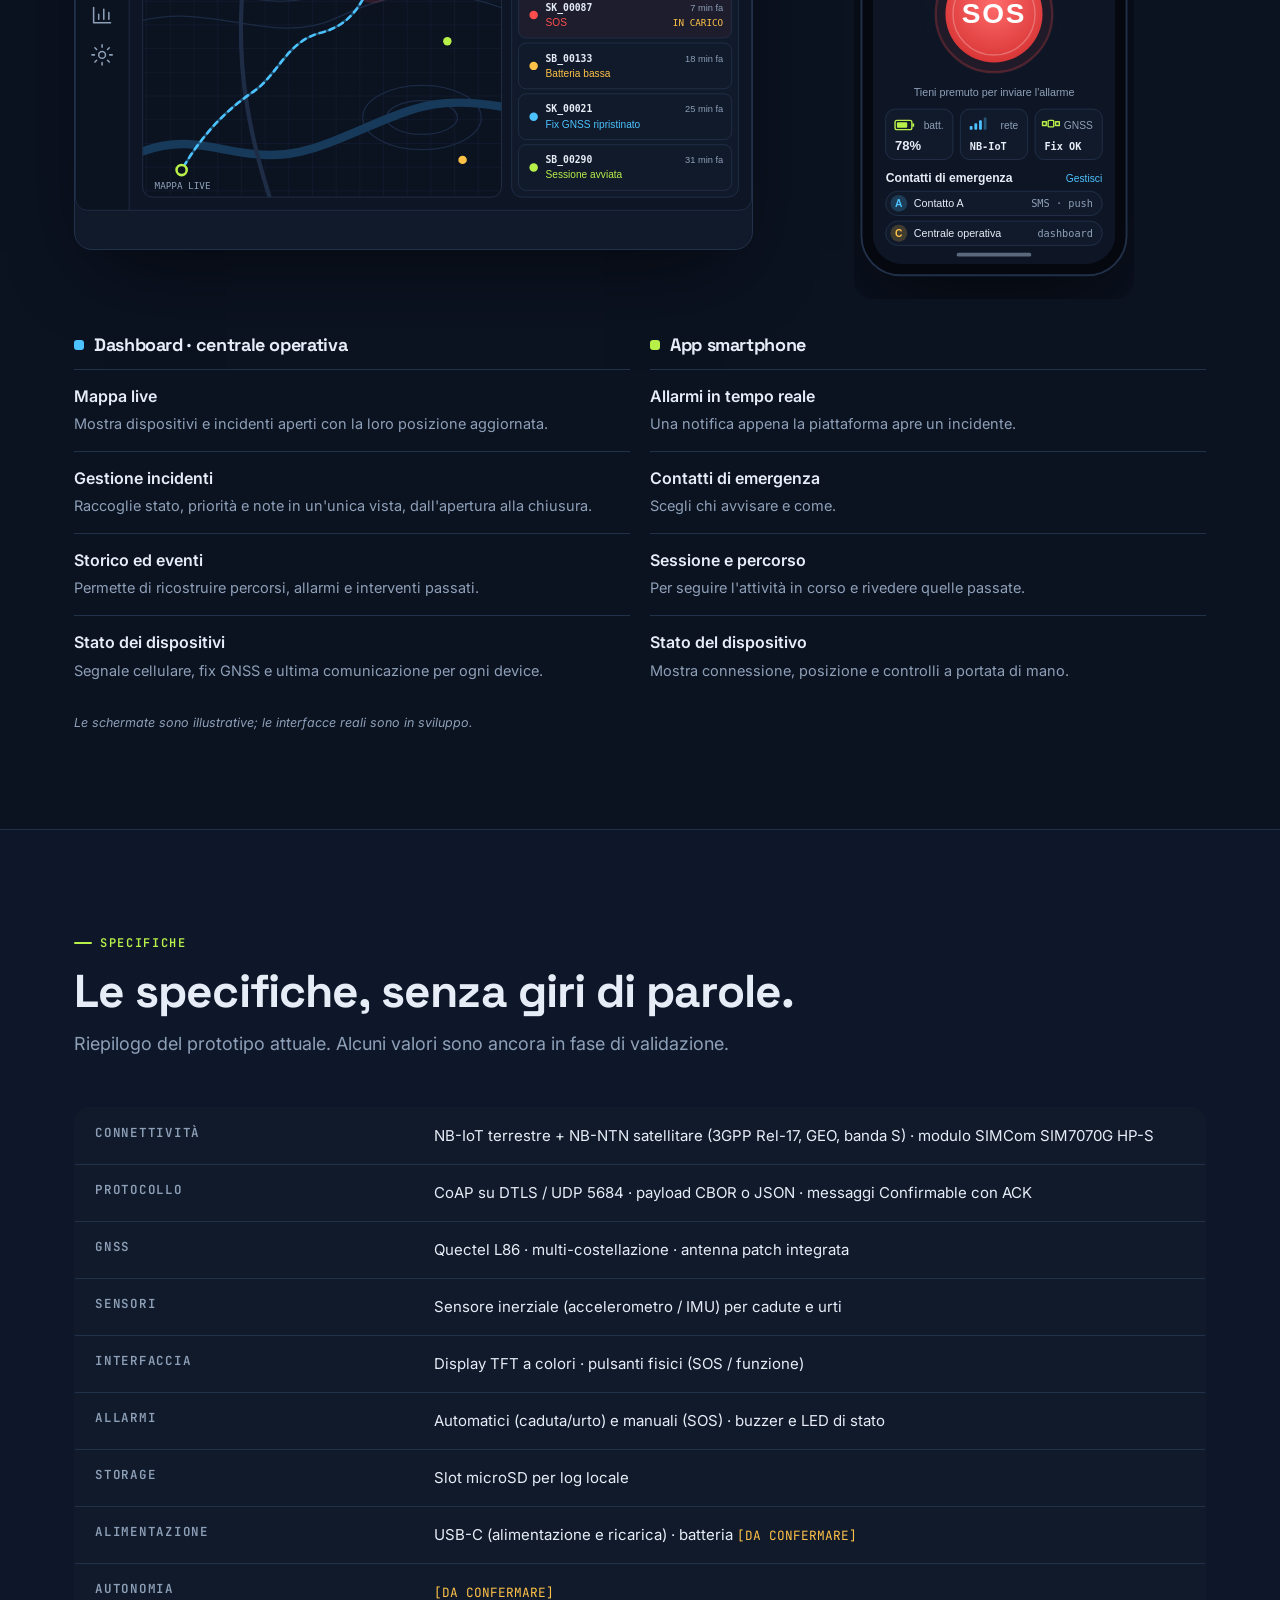
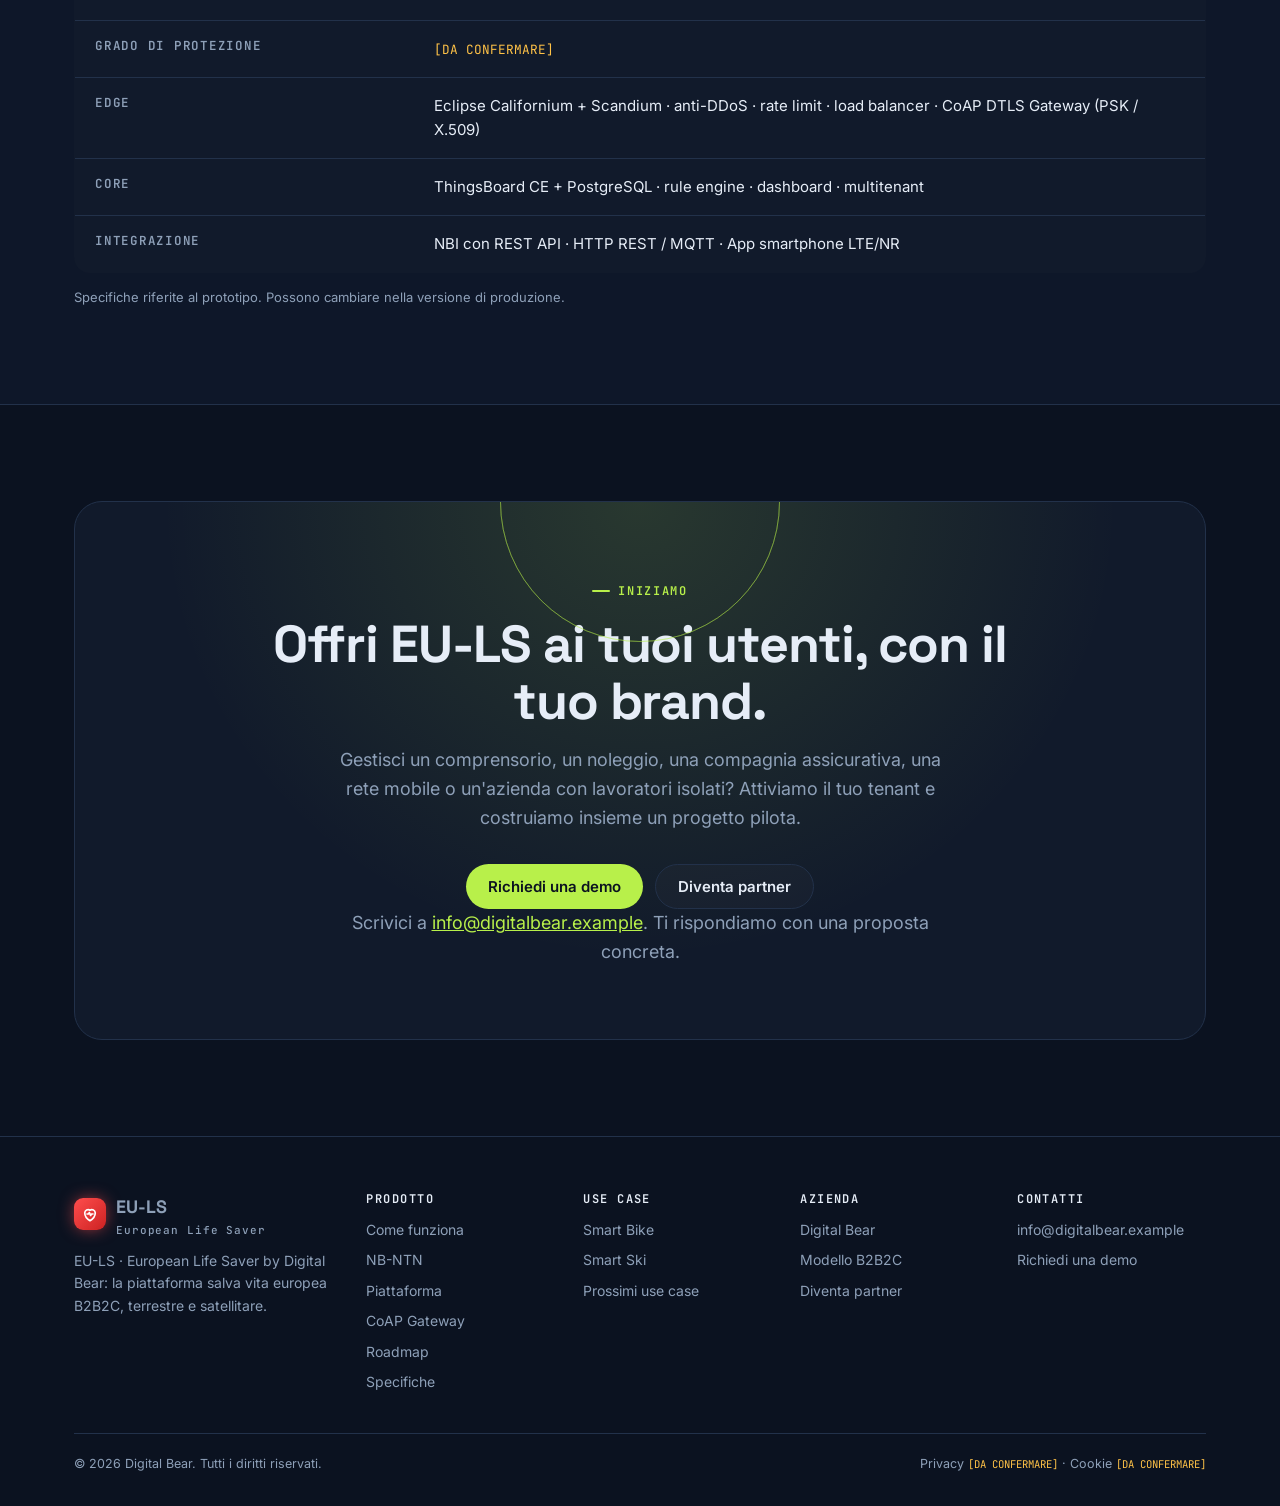
==== commit f2b9787f: "EU-LS v3: rename to EU-LS European Life Saver and fix module to SIMCom SIM7070G HP-S (NB-NTN) Co-Aut" ====
--- a/lifesaver/index.html
+++ b/lifesaver/index.html
@@ -3,8 +3,8 @@
 <head>
 <meta charset="utf-8">
 <meta name="viewport" content="width=device-width, initial-scale=1">
-<title>Life Saver — Digital Bear</title>
-<meta name="description" content="Life Saver by Digital Bear: piattaforma di sicurezza B2B2C con dispositivo NB-IoT + NB-NTN satellitare e piattaforma IoT multitenant con CoAP Gateway.">
+<title>EU-LS European Life Saver</title>
+<meta name="description" content="EU-LS · European Life Saver by Digital Bear: piattaforma salva vita europea di sicurezza B2B2C con dispositivo NB-IoT + NB-NTN satellitare e piattaforma IoT multitenant con CoAP Gateway.">
 <link rel="preconnect" href="https://fonts.googleapis.com">
 <link rel="preconnect" href="https://fonts.gstatic.com" crossorigin>
 <link href="https://fonts.googleapis.com/css2?family=Inter:wght@400;500;600&family=JetBrains+Mono:wght@400;600&family=Space+Grotesk:wght@500;600;700&display=swap" rel="stylesheet">
@@ -277,11 +277,11 @@
 
 <header class="nav" id="nav">
   <div class="wrap">
-    <a class="brand" href="#top" aria-label="Life Saver by Digital Bear">
+    <a class="brand" href="#top" aria-label="EU-LS European Life Saver by Digital Bear">
       <span class="brand-mark" aria-hidden="true">
         <svg width="18" height="18" viewBox="0 0 24 24" fill="none" stroke="#fff" stroke-width="2.2" stroke-linecap="round" stroke-linejoin="round"><path d="M12 21s-7-4.5-7-10.5A4.5 4.5 0 0 1 12 7a4.5 4.5 0 0 1 7 3.5C19 16.5 12 21 12 21z"/><path d="M8 12h2l1.2-2 1.6 4 1.2-2h2"/></svg>
       </span>
-      <span>Life Saver<small>by Digital Bear</small></span>
+      <span>EU-LS<small>European Life Saver</small></span>
     </a>
     <nav class="nav-links" aria-label="Sezioni">
       <a href="#come-funziona">Come funziona</a>
@@ -302,9 +302,9 @@
   <div class="grid-bg" aria-hidden="true"></div>
   <div class="wrap">
     <div>
-      <span class="eyebrow">Piattaforma di sicurezza B2B2C · by Digital Bear</span>
+      <span class="eyebrow">EU-LS · European Life Saver · by Digital Bear</span>
       <h1>Sicurezza connessa, <em>anche dove la rete finisce.</em></h1>
-      <p class="lead">Life Saver unisce un dispositivo <b>NB-IoT + NB-NTN</b> (terrestre e satellitare) a una <b>piattaforma IoT multitenant</b> che i partner offrono ai propri utenti: rileva cadute e SOS, localizza e allerta chi può intervenire.</p>
+      <p class="lead"><b>EU-LS</b>, la Piattaforma Salva Vita Europea, unisce un dispositivo <b>NB-IoT + NB-NTN</b> (terrestre e satellitare) a una <b>piattaforma IoT multitenant</b> che i partner offrono ai propri utenti: rileva cadute e SOS, localizza e allerta chi può intervenire.</p>
       <div class="cta-row">
         <a class="btn btn-primary" href="#contatti">Richiedi una demo
           <svg width="16" height="16" viewBox="0 0 24 24" fill="none" stroke="currentColor" stroke-width="2.4" stroke-linecap="round"><path d="M5 12h14M13 6l6 6-6 6"/></svg></a>
@@ -318,7 +318,7 @@
       <p class="micro">Per comprensori, noleggi, assicurazioni, operatori e aziende. Progetti pilota aperti.</p>
     </div>
     <div class="hero-visual">
-      <img src="assets/svg/device-hero.svg" alt="Illustrazione del dispositivo Life Saver con display: ID SB_XXXXX, segnale LTE NB-IoT RSRP -93 RSRQ -11 e fix satellitare" width="420" height="560">
+      <img src="assets/svg/device-hero.svg" alt="Illustrazione del dispositivo EU-LS con display: ID SB_XXXXX, segnale LTE NB-IoT RSRP -93 RSRQ -11 e fix satellitare" width="420" height="560">
       <div class="alert-toast" role="img" aria-label="Esempio di notifica: caduta rilevata">
         <span class="alert-dot"></span>
         <div><b>Caduta rilevata</b><span>SB_XXXXX · posizione inviata</span></div>
@@ -346,7 +346,7 @@
         <h3>Nessuna copertura terrestre</h3>
         <p>Valle profonda, alta quota, batteria del telefono finita. Proprio quando serve chiamare aiuto, la rete terrestre non arriva.</p></article>
     </div>
-    <p class="closing reveal">Life Saver nasce per i momenti in cui la persona <span>non può chiedere aiuto da sola.</span></p>
+    <p class="closing reveal">EU-LS nasce per i momenti in cui la persona <span>non può chiedere aiuto da sola.</span></p>
   </div>
 </section>
 
@@ -357,11 +357,11 @@
       <div class="reveal">
         <span class="eyebrow" style="color:var(--violet)">Il punto di forza oggi</span>
         <h2 class="h2">Terrestre quando c'è, <span style="color:var(--violet)">satellite quando serve.</span></h2>
-        <p class="sub">Il dispositivo Life Saver è <b>NB-NTN capable</b>: usa la rete NB-IoT terrestre e, dove la copertura finisce, invia l'allarme via satellite con lo standard 3GPP NB-NTN. Stesso protocollo, stessa piattaforma.</p>
+        <p class="sub">Il dispositivo EU-LS è <b>NB-NTN capable</b>: usa la rete NB-IoT terrestre e, dove la copertura finisce, invia l'allarme via satellite con lo standard 3GPP NB-NTN. Stesso protocollo, stessa piattaforma.</p>
         <ul class="ticks">
           <li><b>NB-IoT terrestre</b> · copertura profonda e bassi consumi, banda B20 sulla rete MNO.</li>
           <li><b>NB-NTN satellitare</b> · 3GPP Rel-17, satellite GEO a ~37.000 km in banda S.</li>
-          <li><b>Un solo percorso dati</b> · entrambi i rami passano dalla rete MNO + SMO e arrivano all'edge Life Saver su UDP 5684.</li>
+          <li><b>Un solo percorso dati</b> · entrambi i rami passano dalla rete MNO + SMO e arrivano all'edge EU-LS su UDP 5684.</li>
         </ul>
       </div>
       <figure class="fig wide reveal" style="margin-bottom:0"><img src="assets/svg/ntn-coverage.svg" alt="Copertura: NB-IoT terrestre dall'antenna eNodeB e NB-NTN via satellite GEO a circa 37.000 km in banda S per le zone senza campo" width="1000" height="420"></figure>
@@ -419,7 +419,7 @@
     <p class="scroll-hint">← scorri il diagramma →</p>
     <div class="layers">
       <div class="layer reveal" style="--c:var(--violet)"><span class="lvl">ACCESSO</span><h3>Device &amp; smartphone</h3><ul>
-        <li>Device Life Saver su NB-IoT terrestre (B20) o NB-NTN via GEO.</li>
+        <li>Device EU-LS su NB-IoT terrestre (B20) o NB-NTN via GEO.</li>
         <li>Smartphone LTE/NR collegati via App e API.</li>
         <li>Rete MNO + SMO (terrestre e satellitare) fino al core (CN), indipendente dall'operatore.</li></ul></div>
       <div class="layer reveal" style="--c:var(--sky)"><span class="lvl">EDGE · UDP 5684</span><h3>Californium + Scandium</h3><ul>
@@ -474,16 +474,16 @@
     <div class="sec-head reveal">
       <span class="eyebrow">Il dispositivo</span>
       <h2>Hardware vero, già sul banco di prova.</h2>
-      <p>Questo è il prototipo funzionante di Life Saver. Ogni componente ha un compito preciso.</p>
+      <p>Questo è il prototipo funzionante di EU-LS. Ogni componente ha un compito preciso.</p>
     </div>
     <div class="device-grid">
       <figure class="photo reveal" style="margin:0 auto">
         <span class="tag">PROTOTIPO REALE</span>
-        <img src="assets/device-prototype.jpg" alt="Foto del prototipo Life Saver: scheda con modulo SIMCom SIM7080G, GNSS Quectel L86, display TFT con stato LTE NB-IoT, pulsanti e slot microSD" width="844" height="900">
-        <figcaption><b>Prototipo Life Saver, configurazione Smart Bike.</b> Immagine reale, non un rendering.</figcaption>
+        <img src="assets/device-prototype.jpg" alt="Foto del prototipo EU-LS: scheda con modulo SIMCom SIM7070G HP-S (NB-IoT + NB-NTN), GNSS Quectel L86, display TFT con stato LTE NB-IoT, pulsanti e slot microSD" width="844" height="900">
+        <figcaption><b>Prototipo EU-LS, configurazione Smart Bike.</b> Immagine reale, non un rendering.</figcaption>
       </figure>
       <div class="callouts">
-        <div class="callout reveal"><span class="n">01</span><div><h3>Connettività NB-IoT + NB-NTN</h3><p>Rete terrestre e satellite per l'allarme. Prototipo: SIMCom SIM7080G.</p></div></div>
+        <div class="callout reveal"><span class="n">01</span><div><h3>SIMCom SIM7070G HP-S</h3><p>NB-IoT terrestre e NB-NTN satellitare nello stesso modulo.</p></div></div>
         <div class="callout reveal"><span class="n">02</span><div><h3>GNSS Quectel L86</h3><p>Antenna integrata e più costellazioni per una posizione affidabile.</p></div></div>
         <div class="callout reveal"><span class="n">03</span><div><h3>Sensore inerziale (IMU)</h3><p>Riconosce cadute e urti anche se l'utente non reagisce.</p></div></div>
         <div class="callout reveal"><span class="n">04</span><div><h3>Display TFT a colori</h3><p>Mostra ID, sessione, segnale e fix satellitare a colpo d'occhio.</p></div></div>
@@ -502,7 +502,7 @@
     <div class="sec-head reveal">
       <span class="eyebrow">Roadmap</span>
       <h2>Oggi il dispositivo. Domani lo smartphone. Sempre la piattaforma.</h2>
-      <p>La roadmap 3GPP porta la connettività satellitare negli smartphone. Quando i telefoni NTN saranno diffusi e il costo del collegamento satellitare non sarà più un freno, il telefono potrà sostituire il dispositivo. La piattaforma Life Saver sarà già pronta e integrata.</p>
+      <p>La roadmap 3GPP porta la connettività satellitare negli smartphone. Quando i telefoni NTN saranno diffusi e il costo del collegamento satellitare non sarà più un freno, il telefono potrà sostituire il dispositivo. La piattaforma EU-LS sarà già pronta e integrata.</p>
     </div>
     <figure class="fig wide reveal"><img src="assets/svg/roadmap.svg" alt="Roadmap in tre fasi: breve termine device NB-IoT e NB-NTN più smartphone LTE/NR; medio termine si aggiungono i primi smartphone NTN; lungo termine smartphone LTE/NR, NTN e 6G. Tutti sulla stessa piattaforma IoT multitenant" width="1200" height="520"></figure>
     <div class="phases">
@@ -566,7 +566,7 @@
           <li>SOS manuale con un pulsante fisico, sempre a portata di mano.</li>
           <li>Regole dedicate al contesto neve, gestite dalla piattaforma.</li>
         </ul>
-        <p class="note">Life Saver non è un ARTVA e non sostituisce i dispositivi di ricerca in valanga.</p>
+        <p class="note">EU-LS non è un ARTVA e non sostituisce i dispositivi di ricerca in valanga.</p>
       </article>
     </div>
     <div class="next-grid">
@@ -626,7 +626,7 @@
       <p>Riepilogo del prototipo attuale. Alcuni valori sono ancora in fase di validazione.</p>
     </div>
     <table class="spec-table reveal">
-      <tr><th>Connettività</th><td>NB-IoT terrestre + NB-NTN satellitare (3GPP Rel-17, GEO, banda S) · prototipo fotografato: SIMCom SIM7080G (NB-IoT / LTE-M) · modulo NB-NTN <span class="tbc">[DA CONFERMARE]</span></td></tr>
+      <tr><th>Connettività</th><td>NB-IoT terrestre + NB-NTN satellitare (3GPP Rel-17, GEO, banda S) · modulo SIMCom SIM7070G HP-S</td></tr>
       <tr><th>Protocollo</th><td>CoAP su DTLS / UDP 5684 · payload CBOR o JSON · messaggi Confirmable con ACK</td></tr>
       <tr><th>GNSS</th><td>Quectel L86 · multi-costellazione · antenna patch integrata</td></tr>
       <tr><th>Sensori</th><td>Sensore inerziale (accelerometro / IMU) per cadute e urti</td></tr>
@@ -650,7 +650,7 @@
     <div class="final-box reveal">
       <span class="pulse-ring" aria-hidden="true"></span><span class="pulse-ring" aria-hidden="true"></span><span class="pulse-ring" aria-hidden="true"></span>
       <span class="eyebrow">Iniziamo</span>
-      <h2>Offri Life Saver ai tuoi utenti, con il tuo brand.</h2>
+      <h2>Offri EU-LS ai tuoi utenti, con il tuo brand.</h2>
       <p>Gestisci un comprensorio, un noleggio, una compagnia assicurativa, una rete mobile o un'azienda con lavoratori isolati? Attiviamo il tuo tenant e costruiamo insieme un progetto pilota.</p>
       <div class="cta-row">
         <a class="btn btn-primary" href="mailto:info@digitalbear.example?subject=Richiesta%20demo%20Life%20Saver">Richiedi una demo</a>
@@ -668,8 +668,8 @@
   <div class="wrap">
     <div class="foot">
       <div>
-        <a class="brand" href="#top"><span class="brand-mark" aria-hidden="true"><svg width="18" height="18" viewBox="0 0 24 24" fill="none" stroke="#fff" stroke-width="2.2" stroke-linecap="round" stroke-linejoin="round"><path d="M12 21s-7-4.5-7-10.5A4.5 4.5 0 0 1 12 7a4.5 4.5 0 0 1 7 3.5C19 16.5 12 21 12 21z"/><path d="M8 12h2l1.2-2 1.6 4 1.2-2h2"/></svg></span><span>Life Saver<small>by Digital Bear</small></span></a>
-        <p class="tagline">Life Saver by Digital Bear: piattaforma di sicurezza B2B2C, terrestre e satellitare.</p>
+        <a class="brand" href="#top"><span class="brand-mark" aria-hidden="true"><svg width="18" height="18" viewBox="0 0 24 24" fill="none" stroke="#fff" stroke-width="2.2" stroke-linecap="round" stroke-linejoin="round"><path d="M12 21s-7-4.5-7-10.5A4.5 4.5 0 0 1 12 7a4.5 4.5 0 0 1 7 3.5C19 16.5 12 21 12 21z"/><path d="M8 12h2l1.2-2 1.6 4 1.2-2h2"/></svg></span><span>EU-LS<small>European Life Saver</small></span></a>
+        <p class="tagline">EU-LS · European Life Saver by Digital Bear: la piattaforma salva vita europea B2B2C, terrestre e satellitare.</p>
       </div>
       <div><h4>Prodotto</h4><ul><li><a href="#come-funziona">Come funziona</a></li><li><a href="#satellite">NB-NTN</a></li><li><a href="#architettura">Piattaforma</a></li><li><a href="#coap">CoAP Gateway</a></li><li><a href="#roadmap">Roadmap</a></li><li><a href="#specifiche">Specifiche</a></li></ul></div>
       <div><h4>Use case</h4><ul><li><a href="#use-case">Smart Bike</a></li><li><a href="#use-case">Smart Ski</a></li><li><a href="#use-case">Prossimi use case</a></li></ul></div>
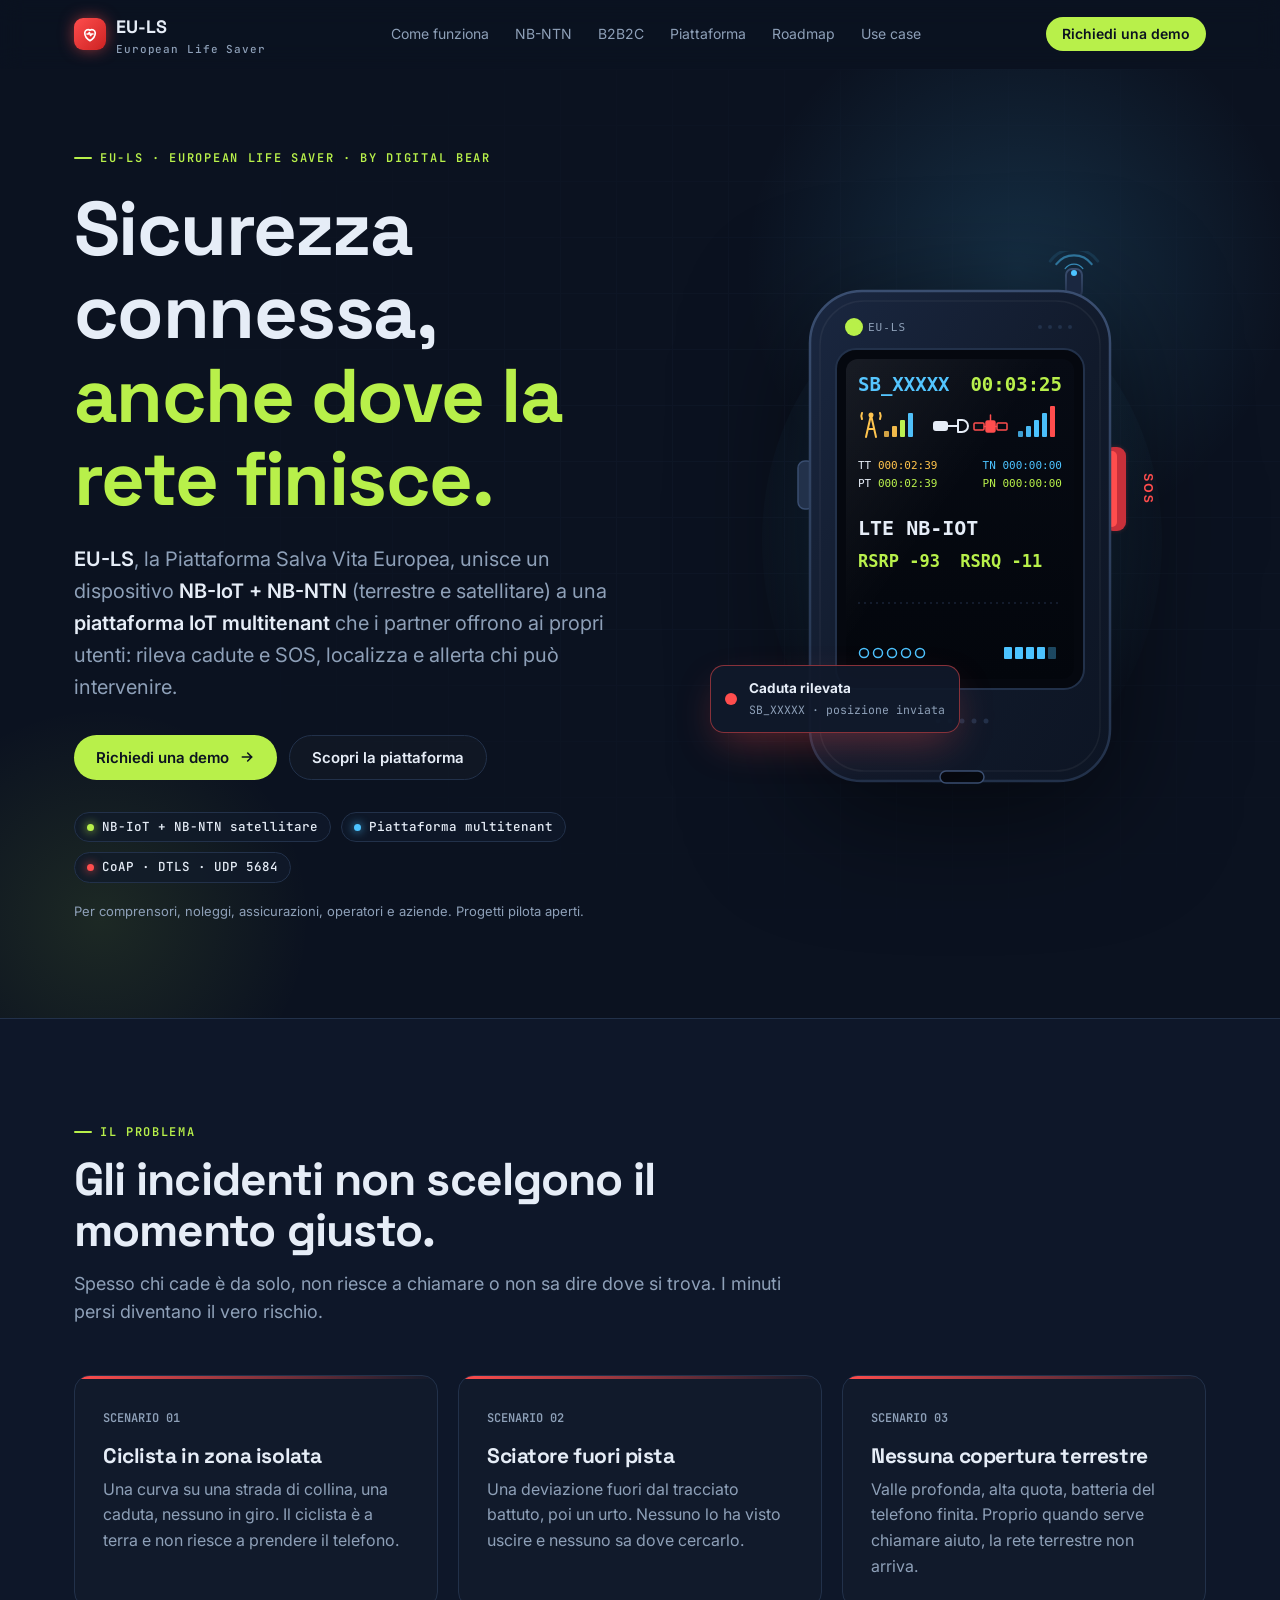
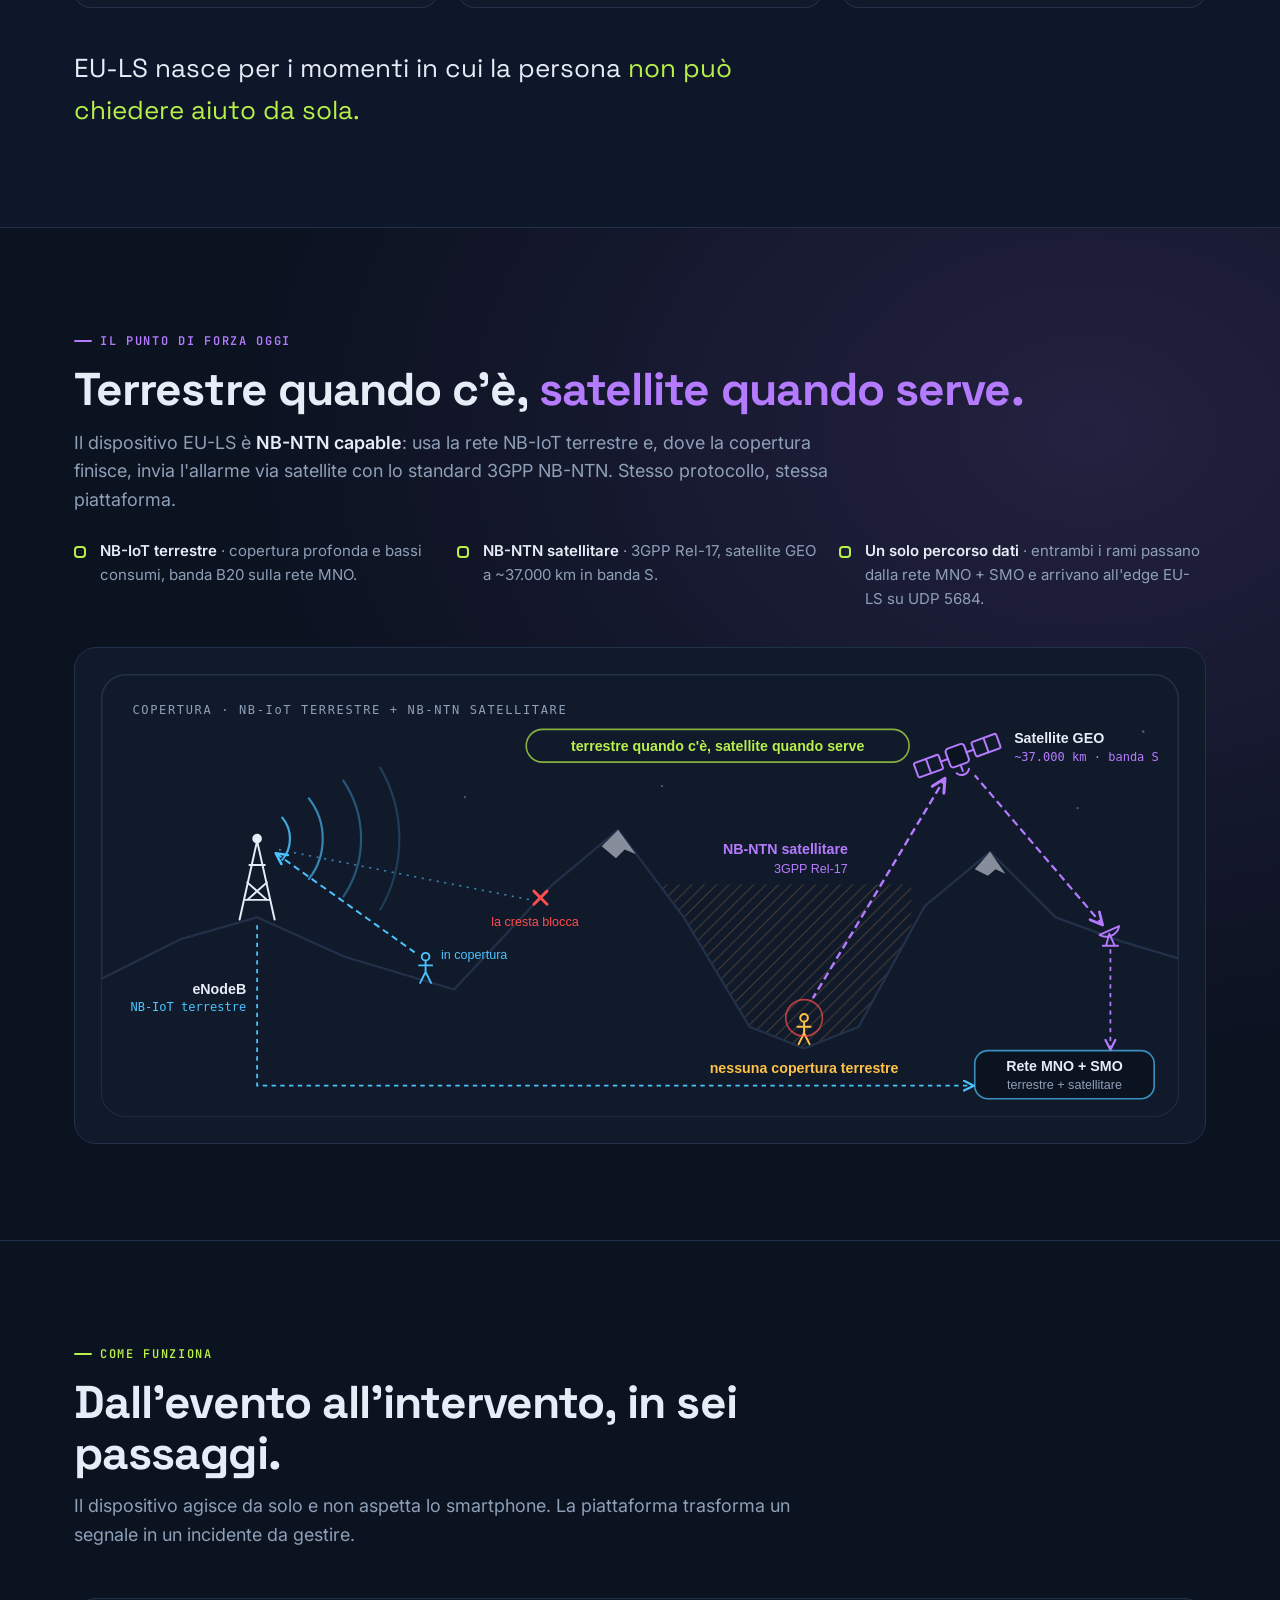
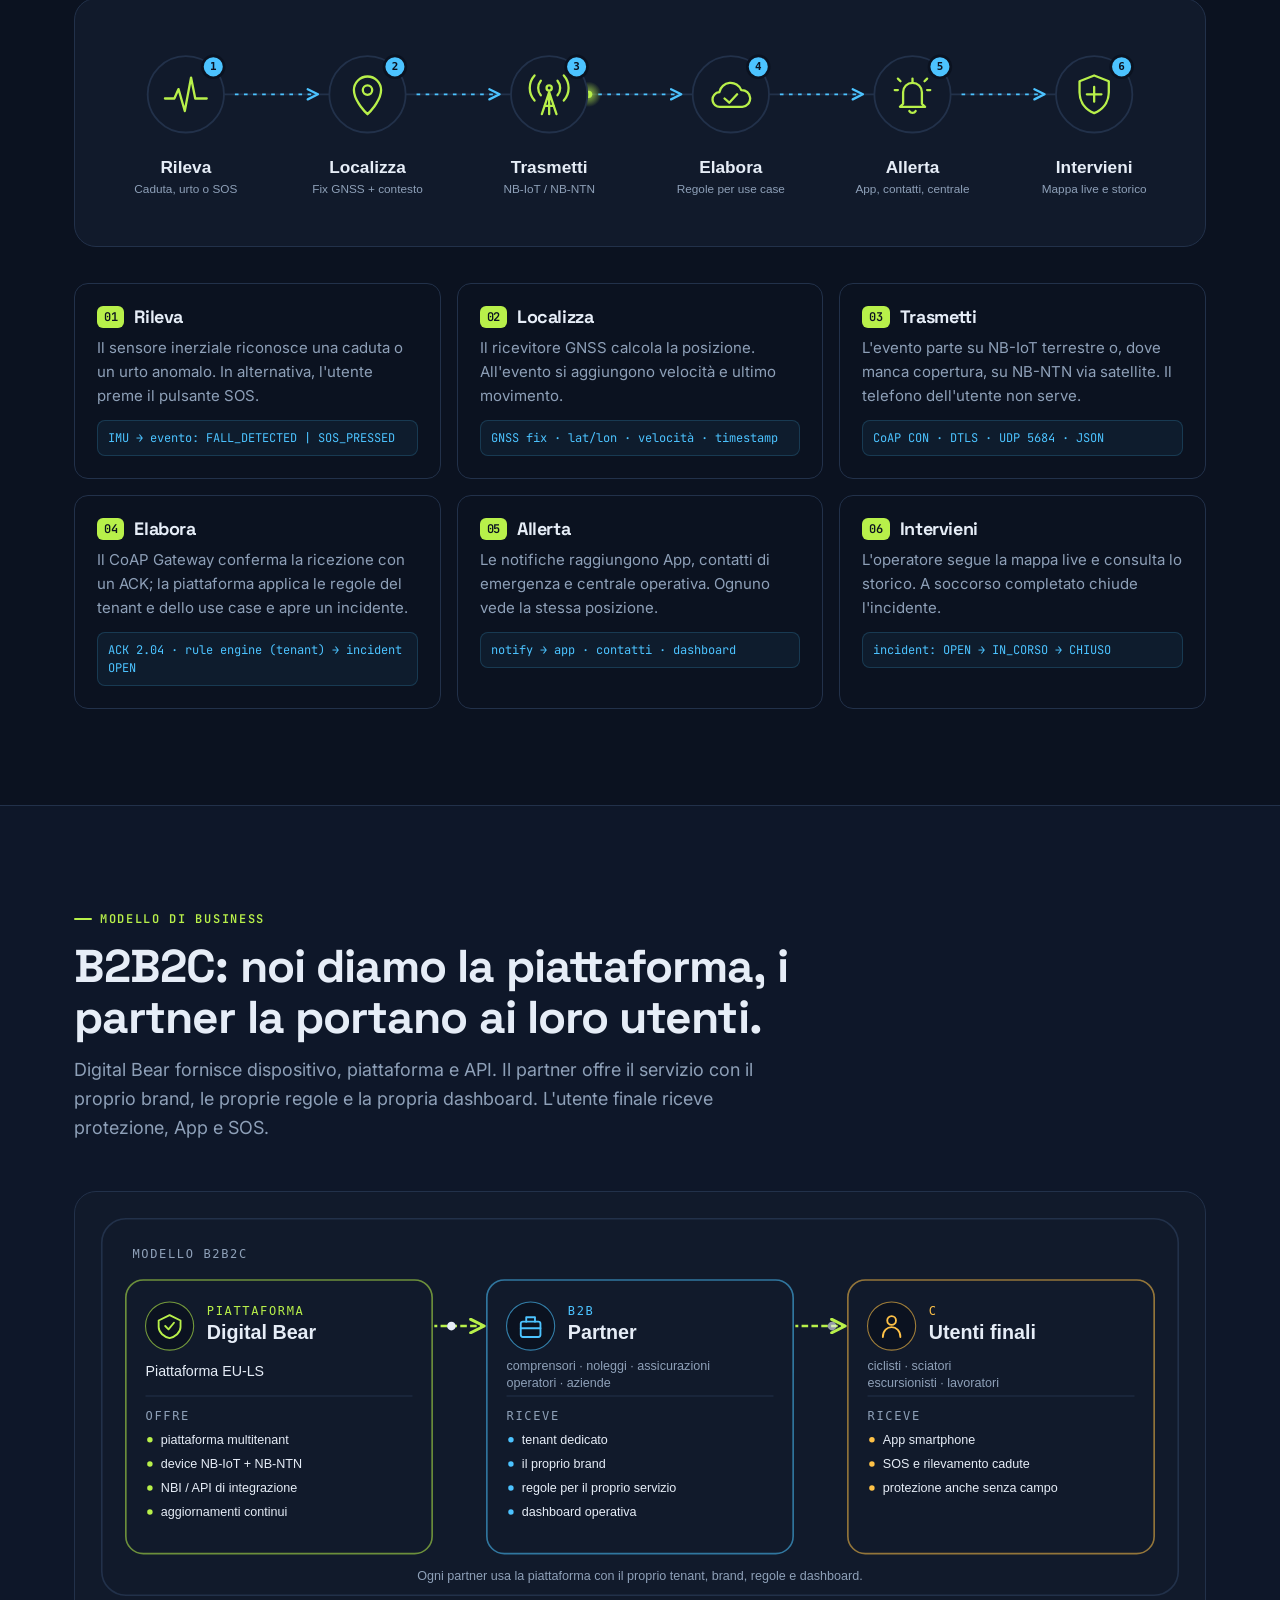
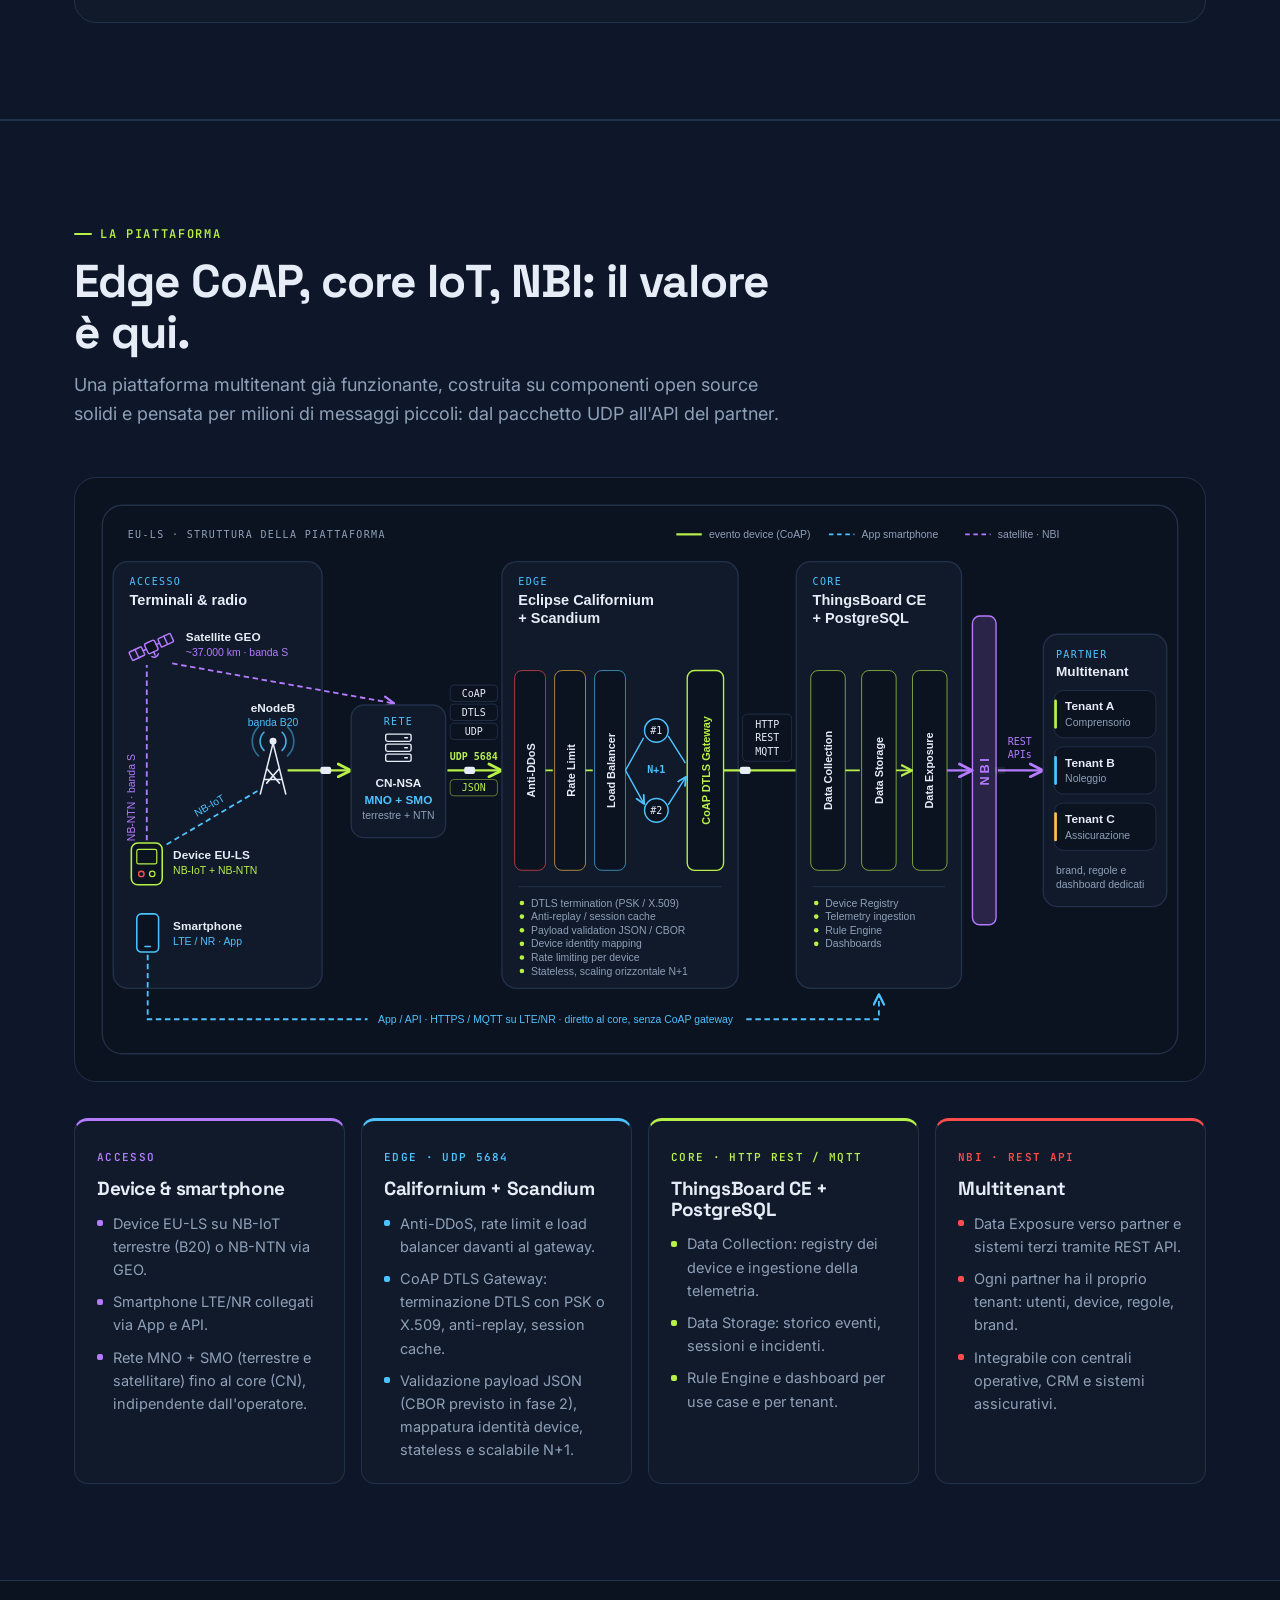
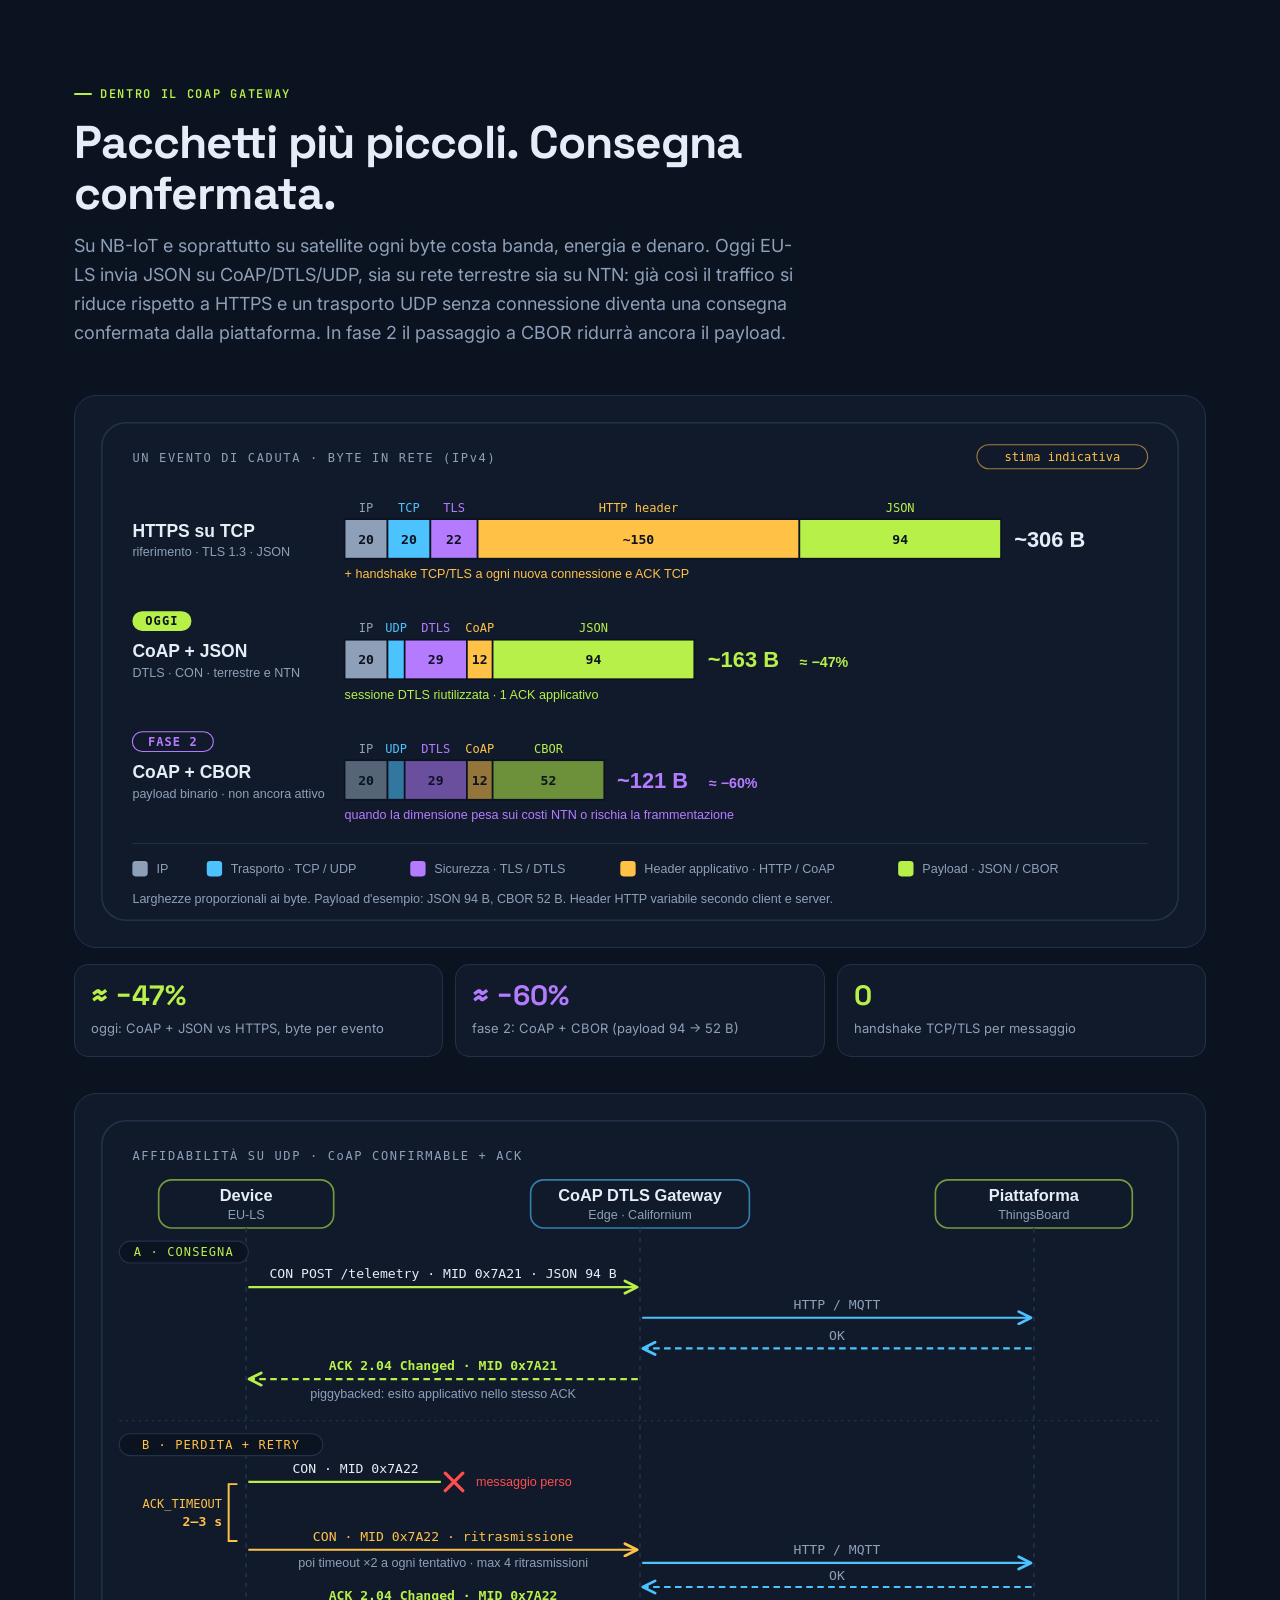
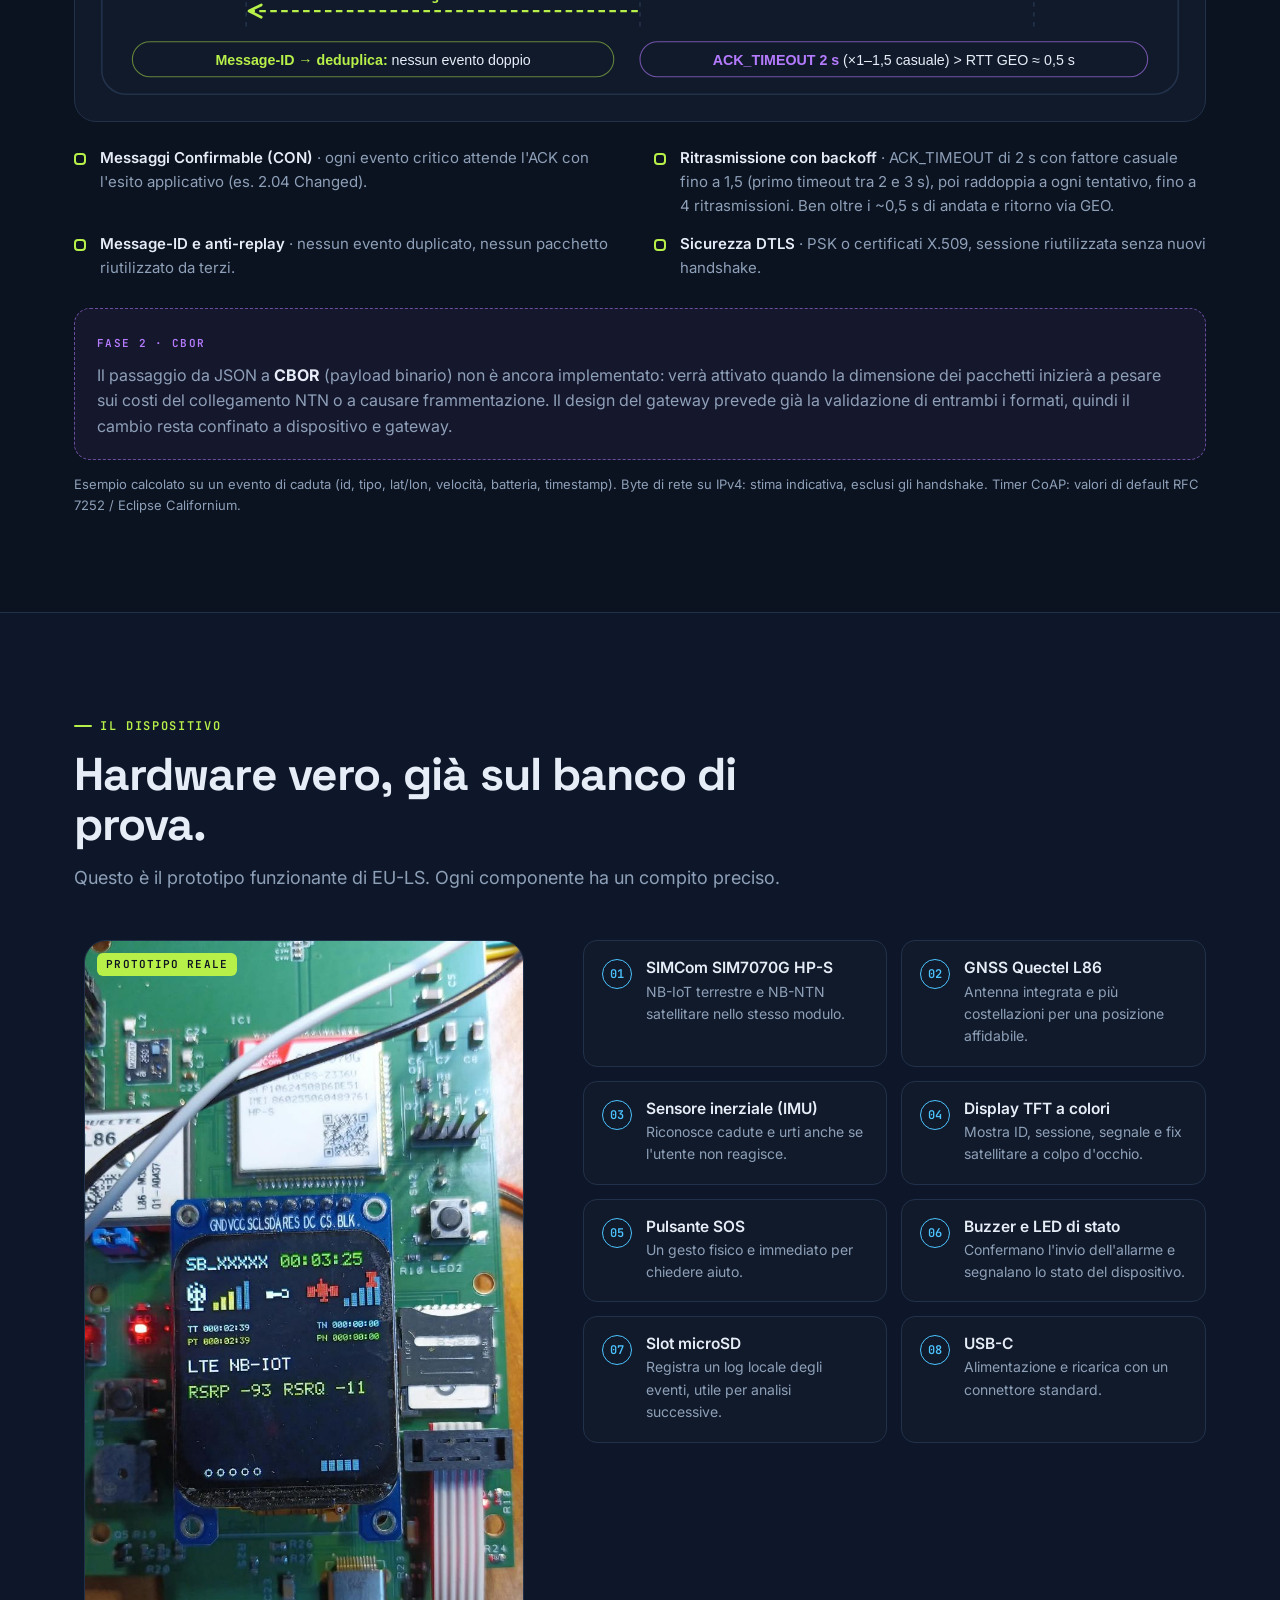
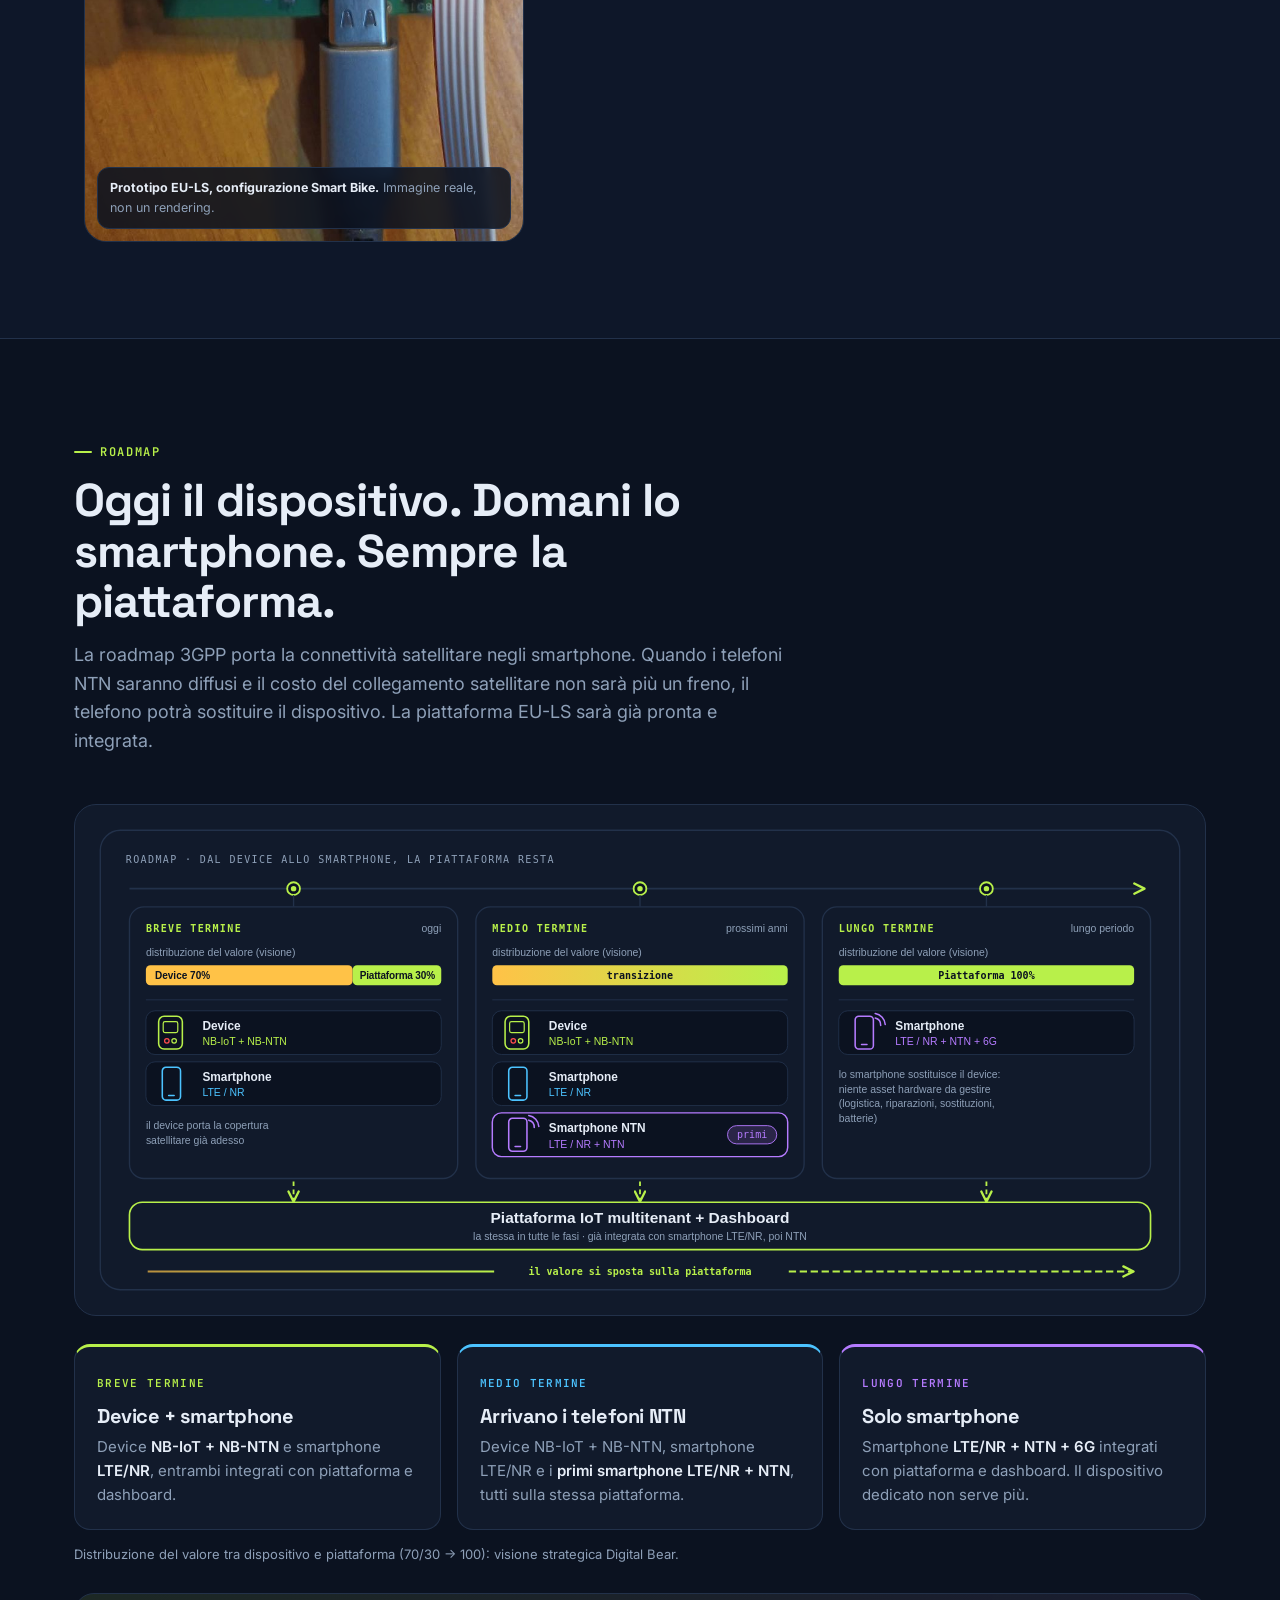
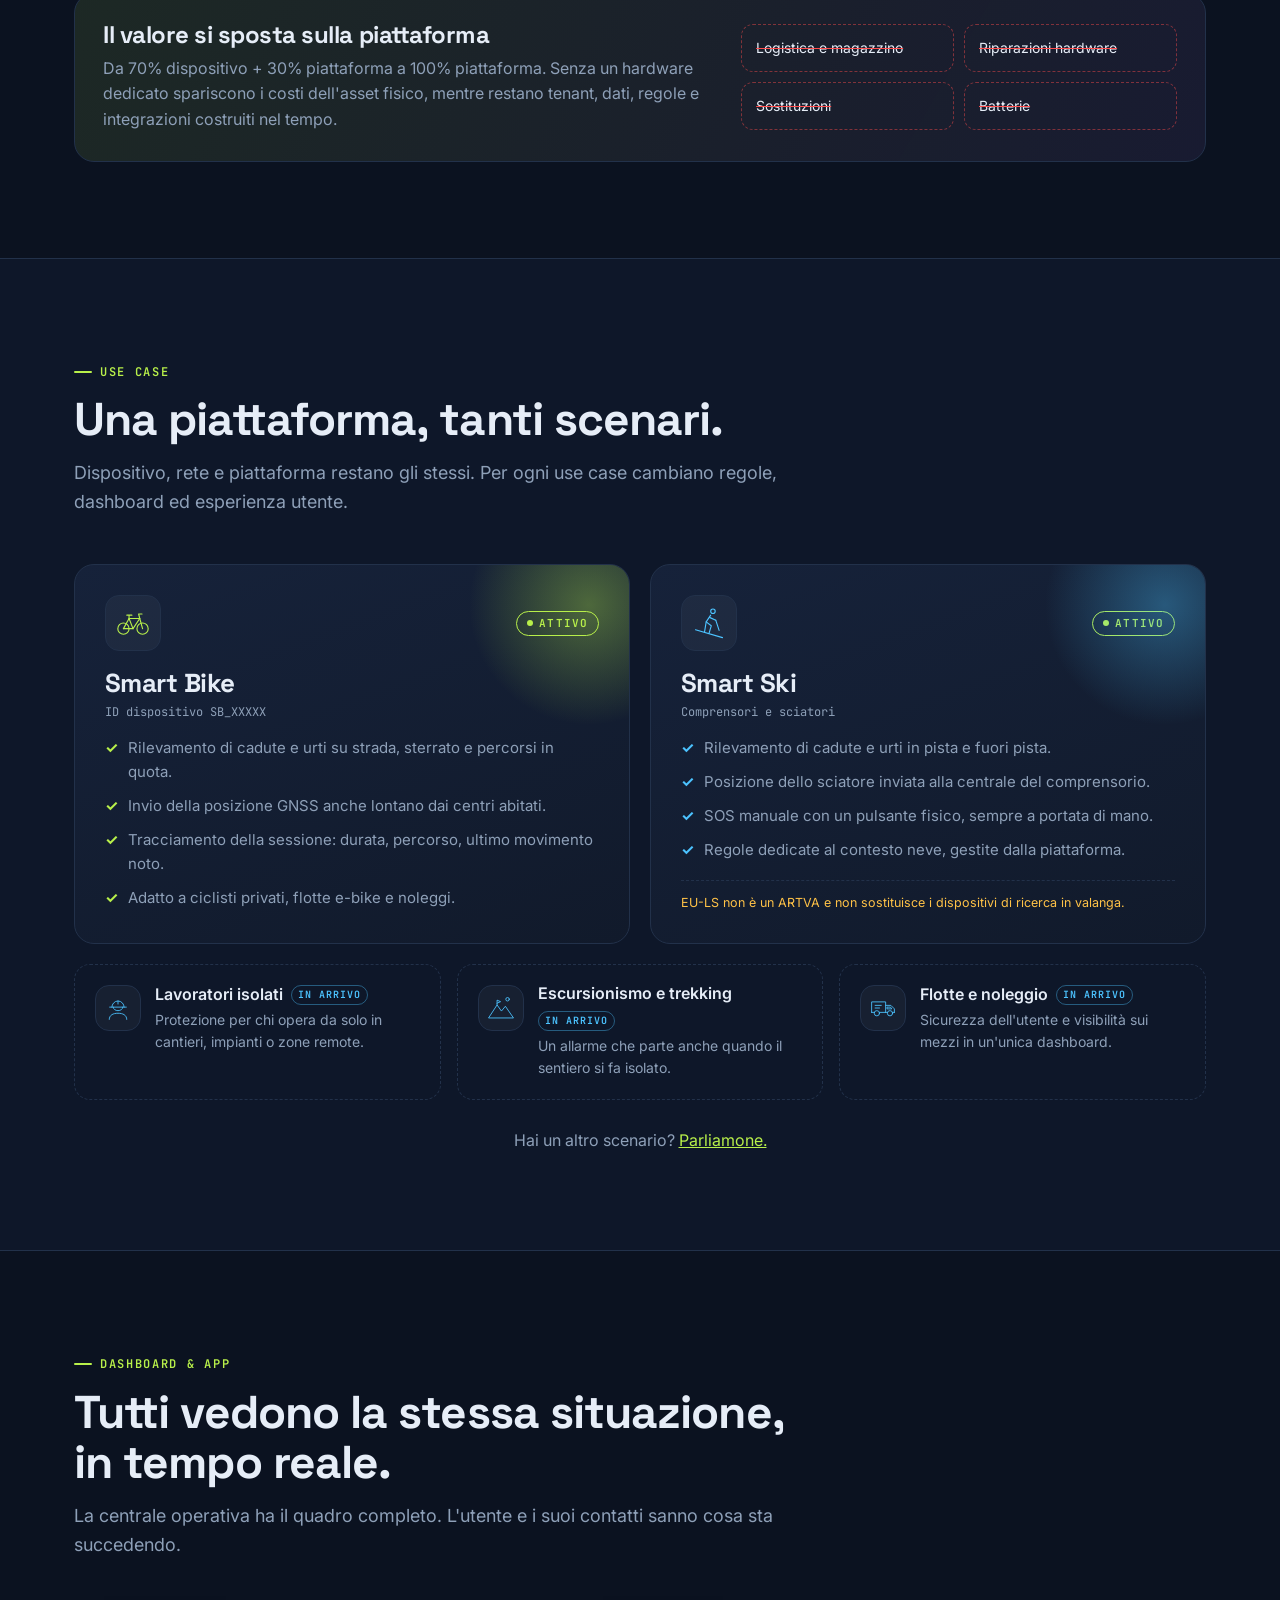
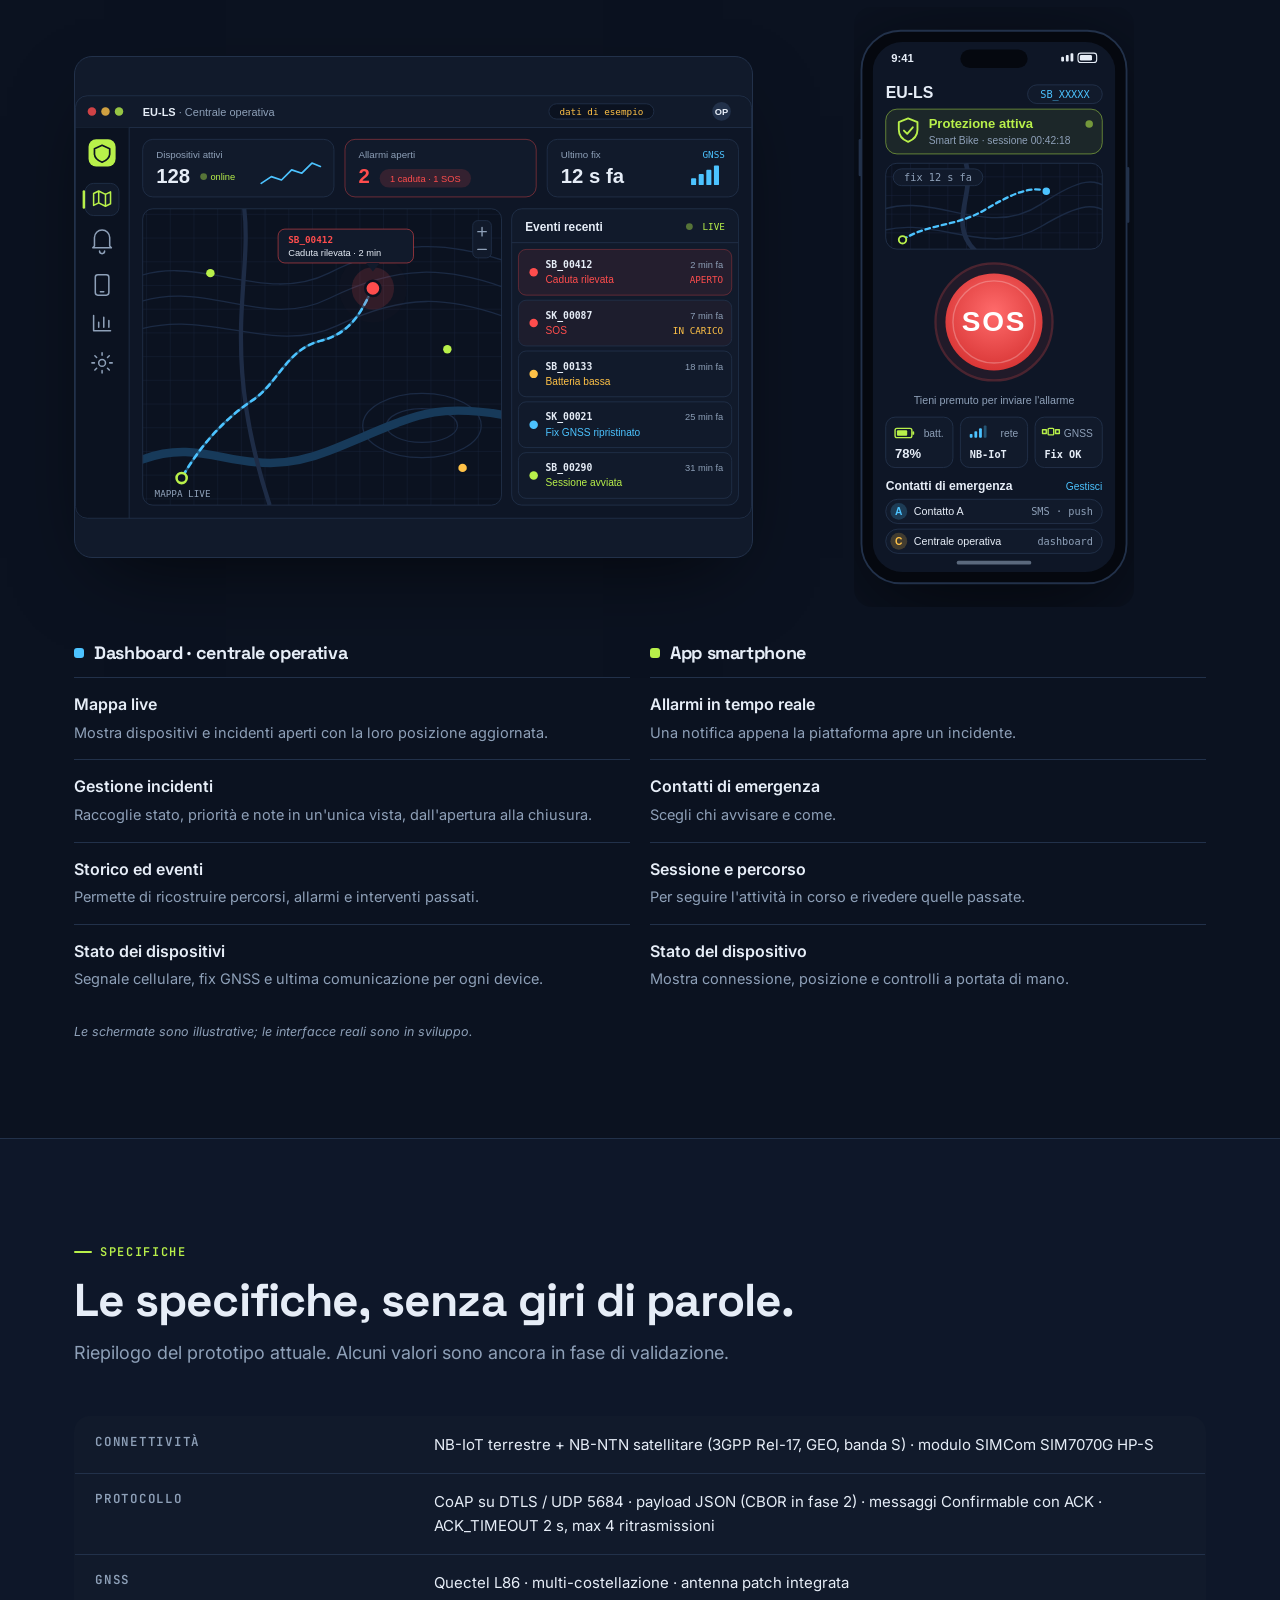
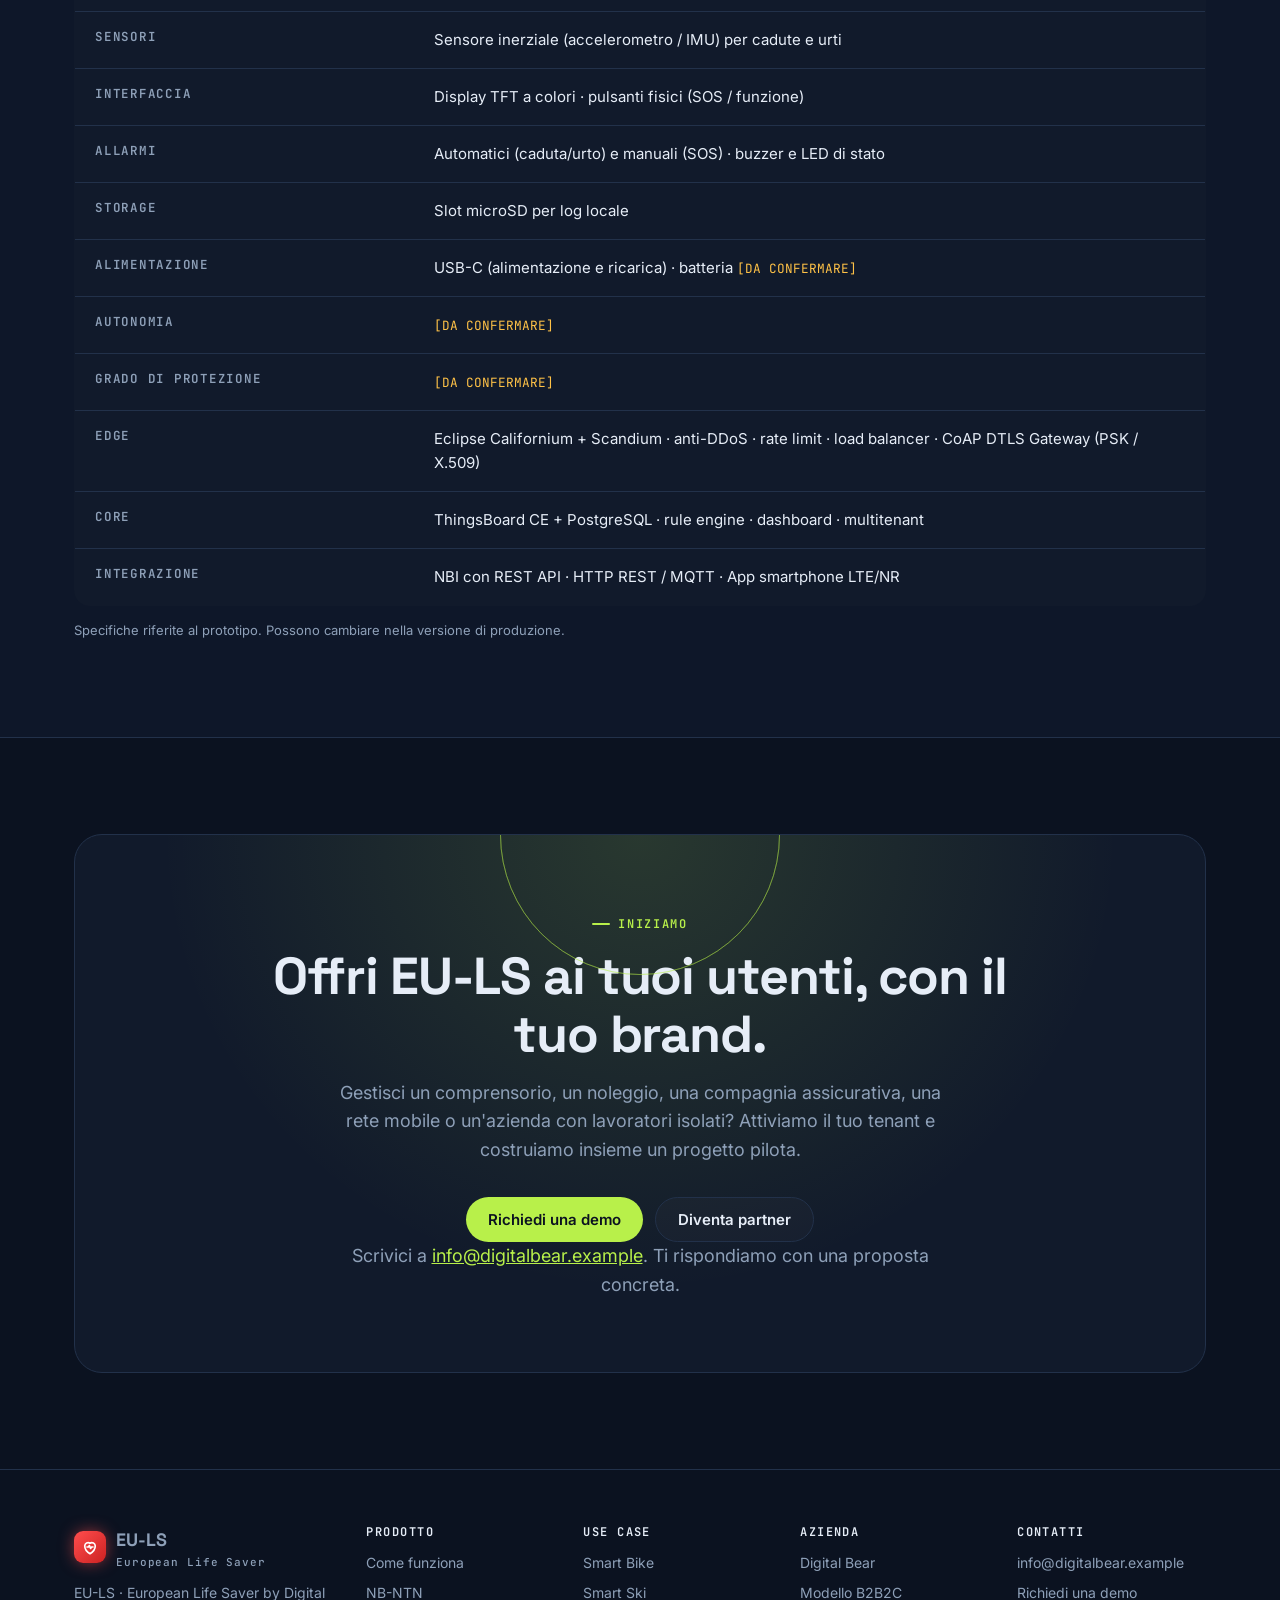
==== commit ce91e87e: "EU-LS v3: JSON payload today with CBOR as phase 2; show CoAP ACK_TIMEOUT and retransmission values i" ====
--- a/lifesaver/index.html
+++ b/lifesaver/index.html
@@ -267,6 +267,9 @@
 .costs{list-style:none;margin:0;padding:0;display:grid;grid-template-columns:1fr 1fr;gap:10px}
 .costs li{padding:12px 14px;border-radius:12px;border:1px dashed rgba(255,77,77,.45);color:var(--text);font-size:14px;text-decoration:line-through;text-decoration-color:var(--red)}
 
+.phase2{margin-top:28px;padding:20px 22px;border-radius:16px;border:1px dashed rgba(181,123,255,.55);background:rgba(181,123,255,.06)}
+.phase2 .lvl{font:600 11px/1 var(--f-mono);letter-spacing:.12em;color:var(--violet)}
+.phase2 p{margin-top:8px;color:var(--muted)}.phase2 b{color:var(--text)}
 /* reveal */
 .reveal{opacity:0;transform:translateY(18px);transition:opacity .7s ease,transform .7s ease}
 .reveal.in{opacity:1;transform:none}
@@ -384,7 +387,7 @@
     <div class="steps">
       <div class="step reveal"><h3>Rileva</h3><p>Il sensore inerziale riconosce una caduta o un urto anomalo. In alternativa, l'utente preme il pulsante SOS.</p><code>IMU → evento: FALL_DETECTED | SOS_PRESSED</code></div>
       <div class="step reveal"><h3>Localizza</h3><p>Il ricevitore GNSS calcola la posizione. All'evento si aggiungono velocità e ultimo movimento.</p><code>GNSS fix · lat/lon · velocità · timestamp</code></div>
-      <div class="step reveal"><h3>Trasmetti</h3><p>L'evento parte su NB-IoT terrestre o, dove manca copertura, su NB-NTN via satellite. Il telefono dell'utente non serve.</p><code>CoAP CON · DTLS · UDP 5684 · CBOR</code></div>
+      <div class="step reveal"><h3>Trasmetti</h3><p>L'evento parte su NB-IoT terrestre o, dove manca copertura, su NB-NTN via satellite. Il telefono dell'utente non serve.</p><code>CoAP CON · DTLS · UDP 5684 · JSON</code></div>
       <div class="step reveal"><h3>Elabora</h3><p>Il CoAP Gateway conferma la ricezione con un ACK; la piattaforma applica le regole del tenant e dello use case e apre un incidente.</p><code>ACK 2.04 · rule engine (tenant) → incident OPEN</code></div>
       <div class="step reveal"><h3>Allerta</h3><p>Le notifiche raggiungono App, contatti di emergenza e centrale operativa. Ognuno vede la stessa posizione.</p><code>notify → app · contatti · dashboard</code></div>
       <div class="step reveal"><h3>Intervieni</h3><p>L'operatore segue la mappa live e consulta lo storico. A soccorso completato chiude l'incidente.</p><code>incident: OPEN → IN_CORSO → CHIUSO</code></div>
@@ -425,7 +428,7 @@
       <div class="layer reveal" style="--c:var(--sky)"><span class="lvl">EDGE · UDP 5684</span><h3>Californium + Scandium</h3><ul>
         <li>Anti-DDoS, rate limit e load balancer davanti al gateway.</li>
         <li>CoAP DTLS Gateway: terminazione DTLS con PSK o X.509, anti-replay, session cache.</li>
-        <li>Validazione payload JSON/CBOR, mappatura identità device, stateless e scalabile N+1.</li></ul></div>
+        <li>Validazione payload JSON (CBOR previsto in fase 2), mappatura identità device, stateless e scalabile N+1.</li></ul></div>
       <div class="layer reveal" style="--c:var(--lime)"><span class="lvl">CORE · HTTP REST / MQTT</span><h3>ThingsBoard CE + PostgreSQL</h3><ul>
         <li>Data Collection: registry dei device e ingestione della telemetria.</li>
         <li>Data Storage: storico eventi, sessioni e incidenti.</li>
@@ -444,14 +447,14 @@
     <div class="sec-head reveal">
       <span class="eyebrow">Dentro il CoAP Gateway</span>
       <h2>Pacchetti più piccoli. Consegna confermata.</h2>
-      <p>Su NB-IoT e soprattutto su satellite ogni byte costa banda, energia e denaro. Il gateway CoAP riduce il traffico e trasforma un trasporto UDP senza connessione in una consegna con conferma della piattaforma.</p>
+      <p>Su NB-IoT e soprattutto su satellite ogni byte costa banda, energia e denaro. Oggi EU-LS invia JSON su CoAP/DTLS/UDP, sia su rete terrestre sia su NTN: già così il traffico si riduce rispetto a HTTPS e un trasporto UDP senza connessione diventa una consegna confermata dalla piattaforma. In fase 2 il passaggio a CBOR ridurrà ancora il payload.</p>
     </div>
     <div class="coap-grid">
       <div class="reveal">
-        <figure class="fig"><img src="assets/svg/payload-compare.svg" alt="Stima indicativa per un evento: circa 306 byte con HTTPS su TCP contro circa 121 byte con CoAP su DTLS e UDP; payload da 94 byte JSON a 52 byte CBOR" width="1000" height="420"></figure>
+        <figure class="fig"><img src="assets/svg/payload-compare.svg" alt="Stima indicativa per un evento: circa 306 byte con HTTPS su TCP; circa 163 byte oggi con CoAP e JSON su DTLS e UDP; circa 121 byte in fase 2 con CBOR" width="1000" height="470"></figure>
         <div class="kpis">
-          <div class="kpi"><b>−45%</b><span>payload: JSON 94 B → CBOR 52 B</span></div>
-          <div class="kpi"><b>≈ −60%</b><span>byte per evento, stima indicativa</span></div>
+          <div class="kpi"><b>≈ −47%</b><span>oggi: CoAP + JSON vs HTTPS, byte per evento</span></div>
+          <div class="kpi"><b style="color:var(--violet)">≈ −60%</b><span>fase 2: CoAP + CBOR (payload 94 → 52 B)</span></div>
           <div class="kpi"><b>0</b><span>handshake TCP/TLS per messaggio</span></div>
         </div>
       </div>
@@ -459,13 +462,14 @@
         <figure class="fig"><img src="assets/svg/coap-ack.svg" alt="Sequenza CoAP: messaggio Confirmable dal device, inoltro alla piattaforma, ACK 2.04 Changed; in caso di perdita, ritrasmissione con backoff esponenziale e deduplica tramite Message-ID" width="1000" height="540"></figure>
         <ul class="ticks">
           <li><b>Messaggi Confirmable (CON)</b> · ogni evento critico attende l'ACK con l'esito applicativo (es. 2.04 Changed).</li>
-          <li><b>Ritrasmissione con backoff</b> · se l'ACK non arriva, il device ritrasmette; i timer si adattano alla latenza GEO (~0,5 s di andata e ritorno).</li>
+          <li><b>Ritrasmissione con backoff</b> · ACK_TIMEOUT di 2 s con fattore casuale fino a 1,5 (primo timeout tra 2 e 3 s), poi raddoppia a ogni tentativo, fino a 4 ritrasmissioni. Ben oltre i ~0,5 s di andata e ritorno via GEO.</li>
           <li><b>Message-ID e anti-replay</b> · nessun evento duplicato, nessun pacchetto riutilizzato da terzi.</li>
           <li><b>Sicurezza DTLS</b> · PSK o certificati X.509, sessione riutilizzata senza nuovi handshake.</li>
         </ul>
       </div>
     </div>
-    <p class="spec-note">Esempio calcolato su un evento di caduta (id, tipo, lat/lon, velocità, batteria, timestamp). Byte di rete su IPv4: stima indicativa, esclusi gli handshake.</p>
+    <div class="phase2 reveal"><span class="lvl">FASE 2 · CBOR</span><p>Il passaggio da JSON a <b>CBOR</b> (payload binario) non è ancora implementato: verrà attivato quando la dimensione dei pacchetti inizierà a pesare sui costi del collegamento NTN o a causare frammentazione. Il design del gateway prevede già la validazione di entrambi i formati, quindi il cambio resta confinato a dispositivo e gateway.</p></div>
+    <p class="spec-note">Esempio calcolato su un evento di caduta (id, tipo, lat/lon, velocità, batteria, timestamp). Byte di rete su IPv4: stima indicativa, esclusi gli handshake. Timer CoAP: valori di default RFC 7252 / Eclipse Californium.</p>
   </div>
 </section>
 <!-- 5. DISPOSITIVO -->
@@ -627,7 +631,7 @@
     </div>
     <table class="spec-table reveal">
       <tr><th>Connettività</th><td>NB-IoT terrestre + NB-NTN satellitare (3GPP Rel-17, GEO, banda S) · modulo SIMCom SIM7070G HP-S</td></tr>
-      <tr><th>Protocollo</th><td>CoAP su DTLS / UDP 5684 · payload CBOR o JSON · messaggi Confirmable con ACK</td></tr>
+      <tr><th>Protocollo</th><td>CoAP su DTLS / UDP 5684 · payload JSON (CBOR in fase 2) · messaggi Confirmable con ACK · ACK_TIMEOUT 2 s, max 4 ritrasmissioni</td></tr>
       <tr><th>GNSS</th><td>Quectel L86 · multi-costellazione · antenna patch integrata</td></tr>
       <tr><th>Sensori</th><td>Sensore inerziale (accelerometro / IMU) per cadute e urti</td></tr>
       <tr><th>Interfaccia</th><td>Display TFT a colori · pulsanti fisici (SOS / funzione)</td></tr>
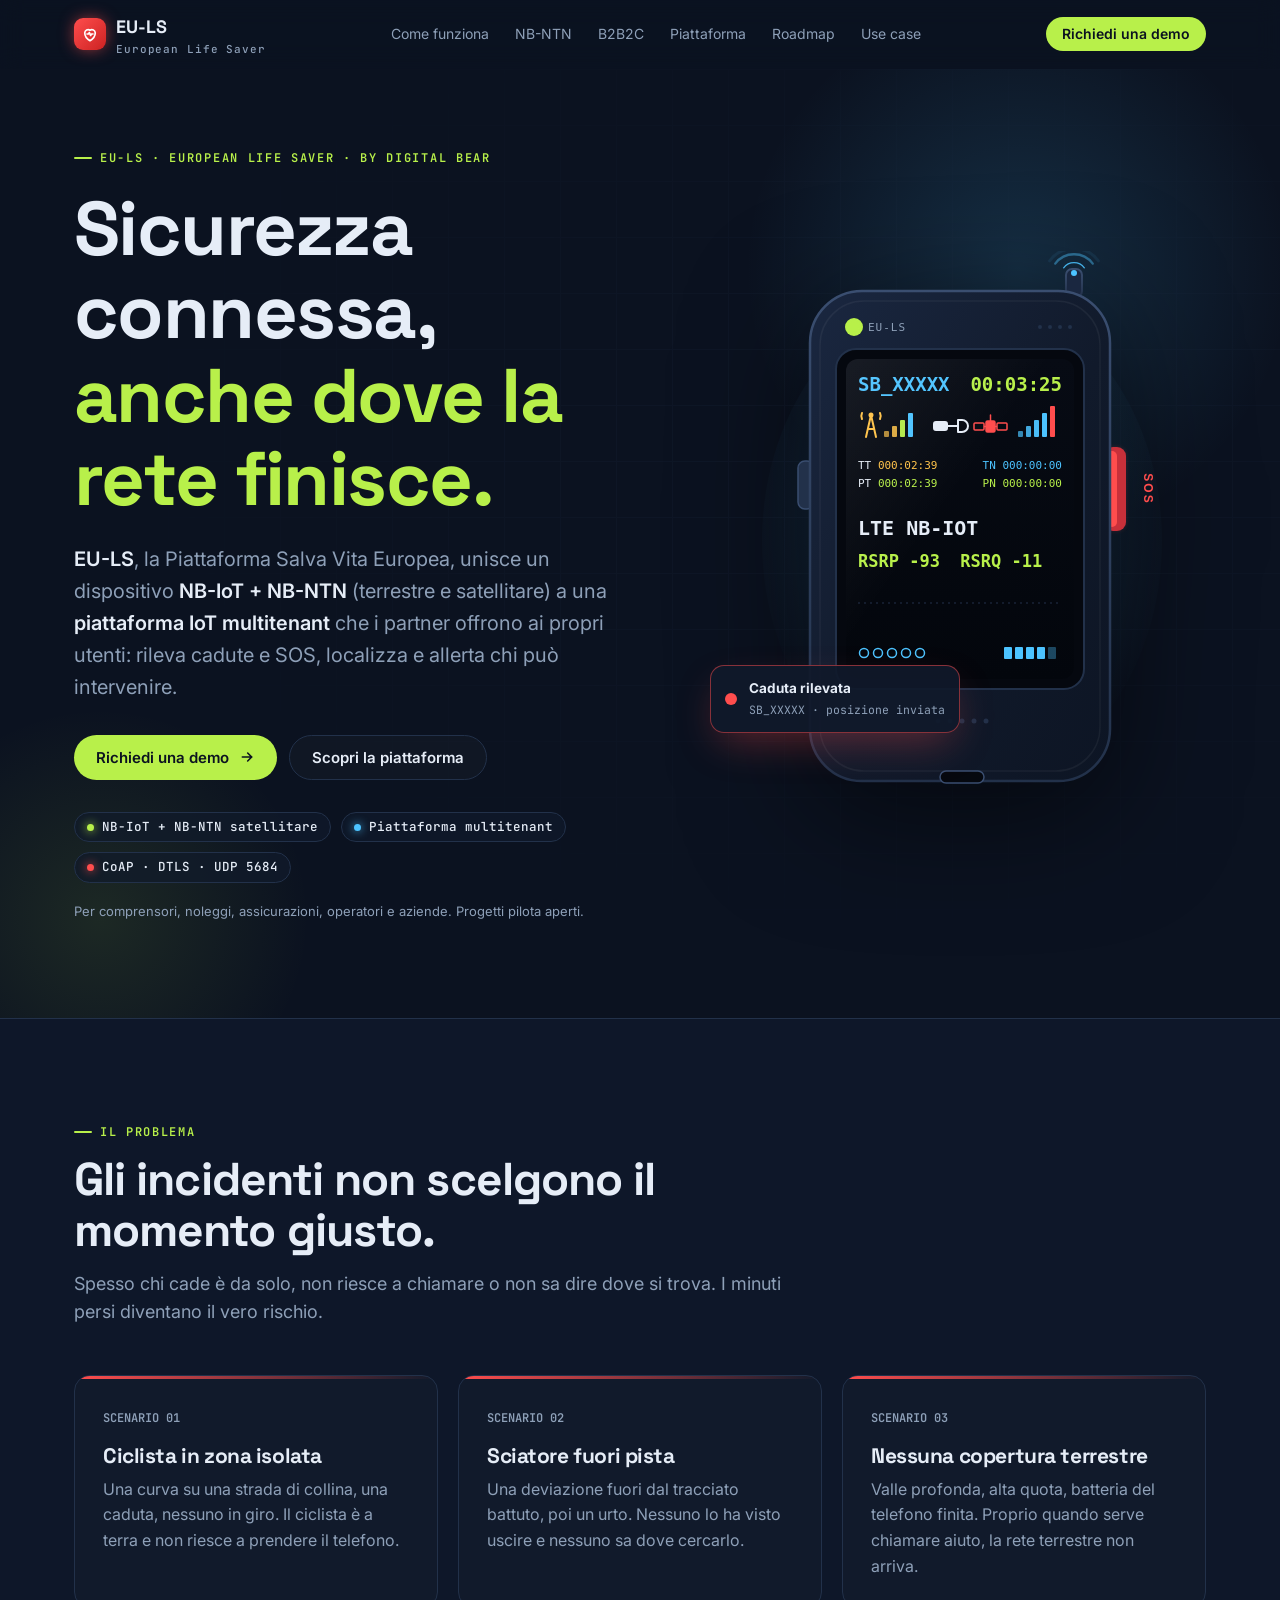
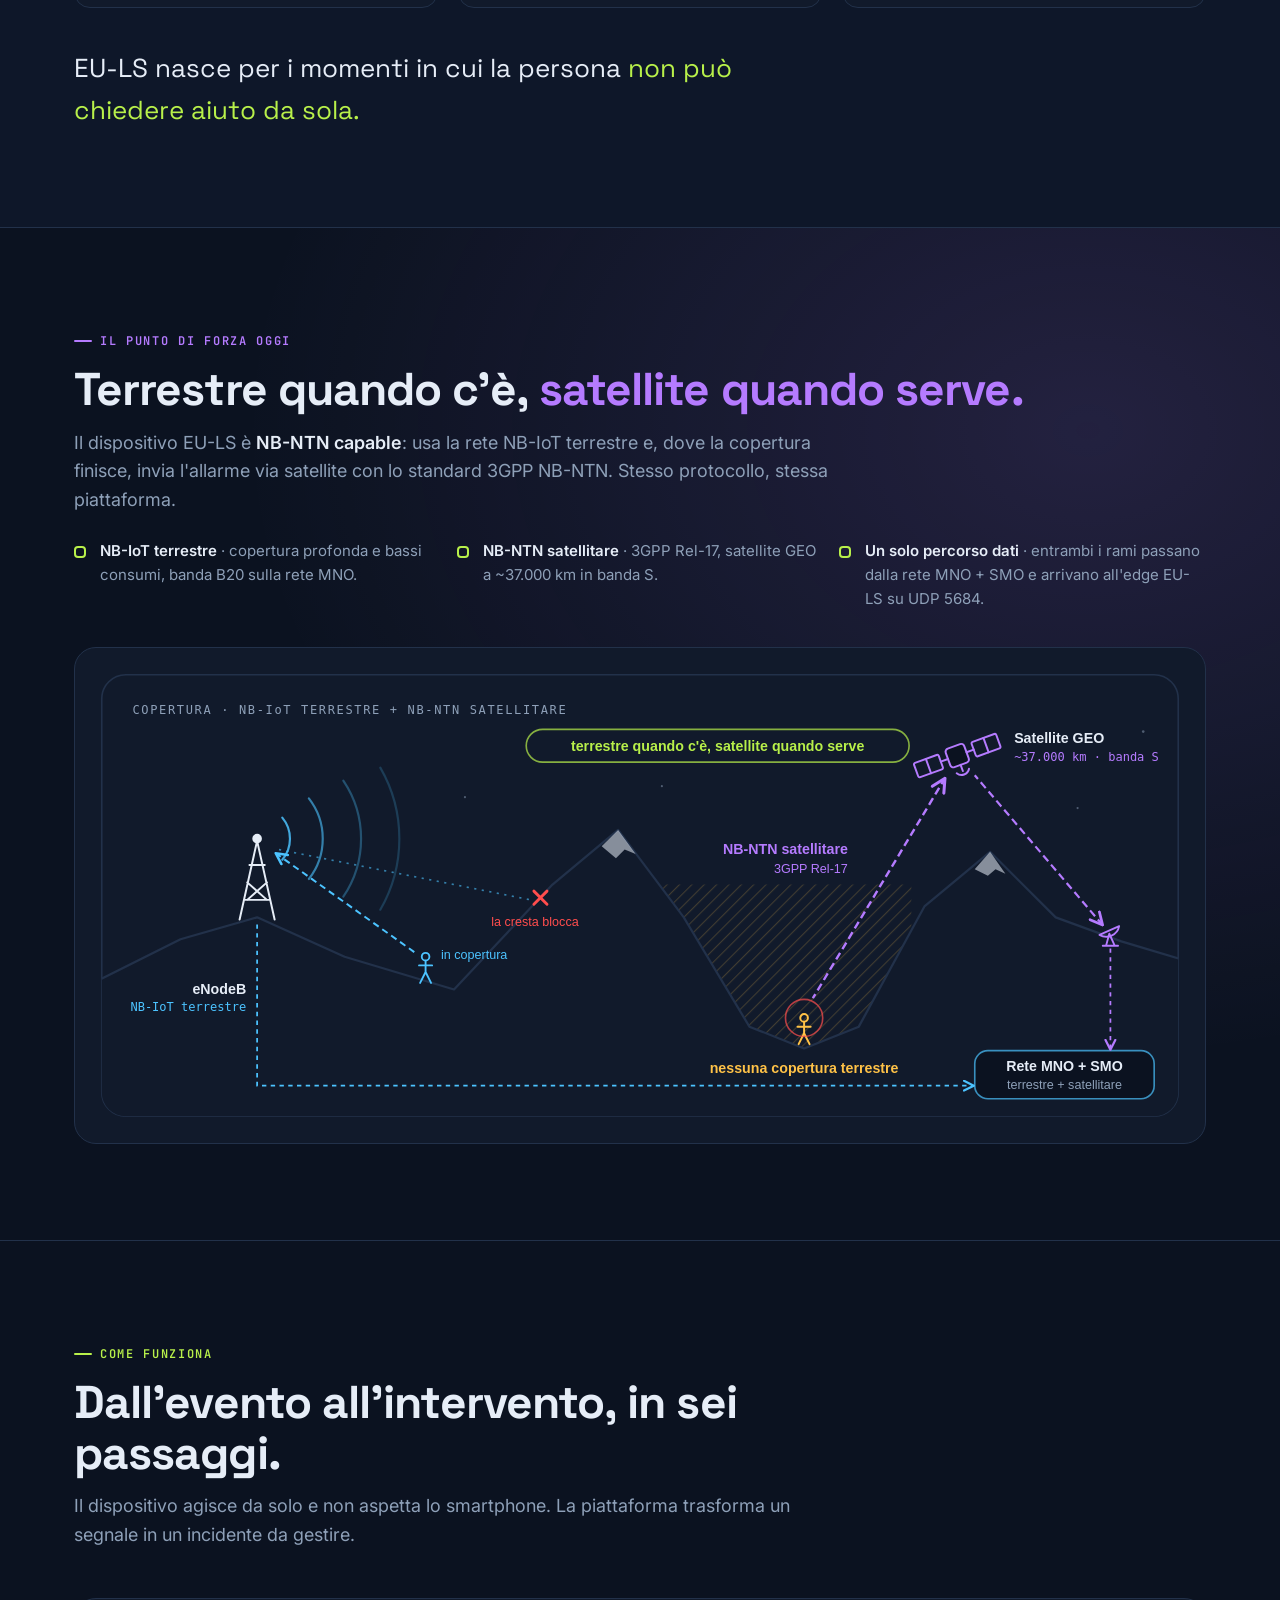
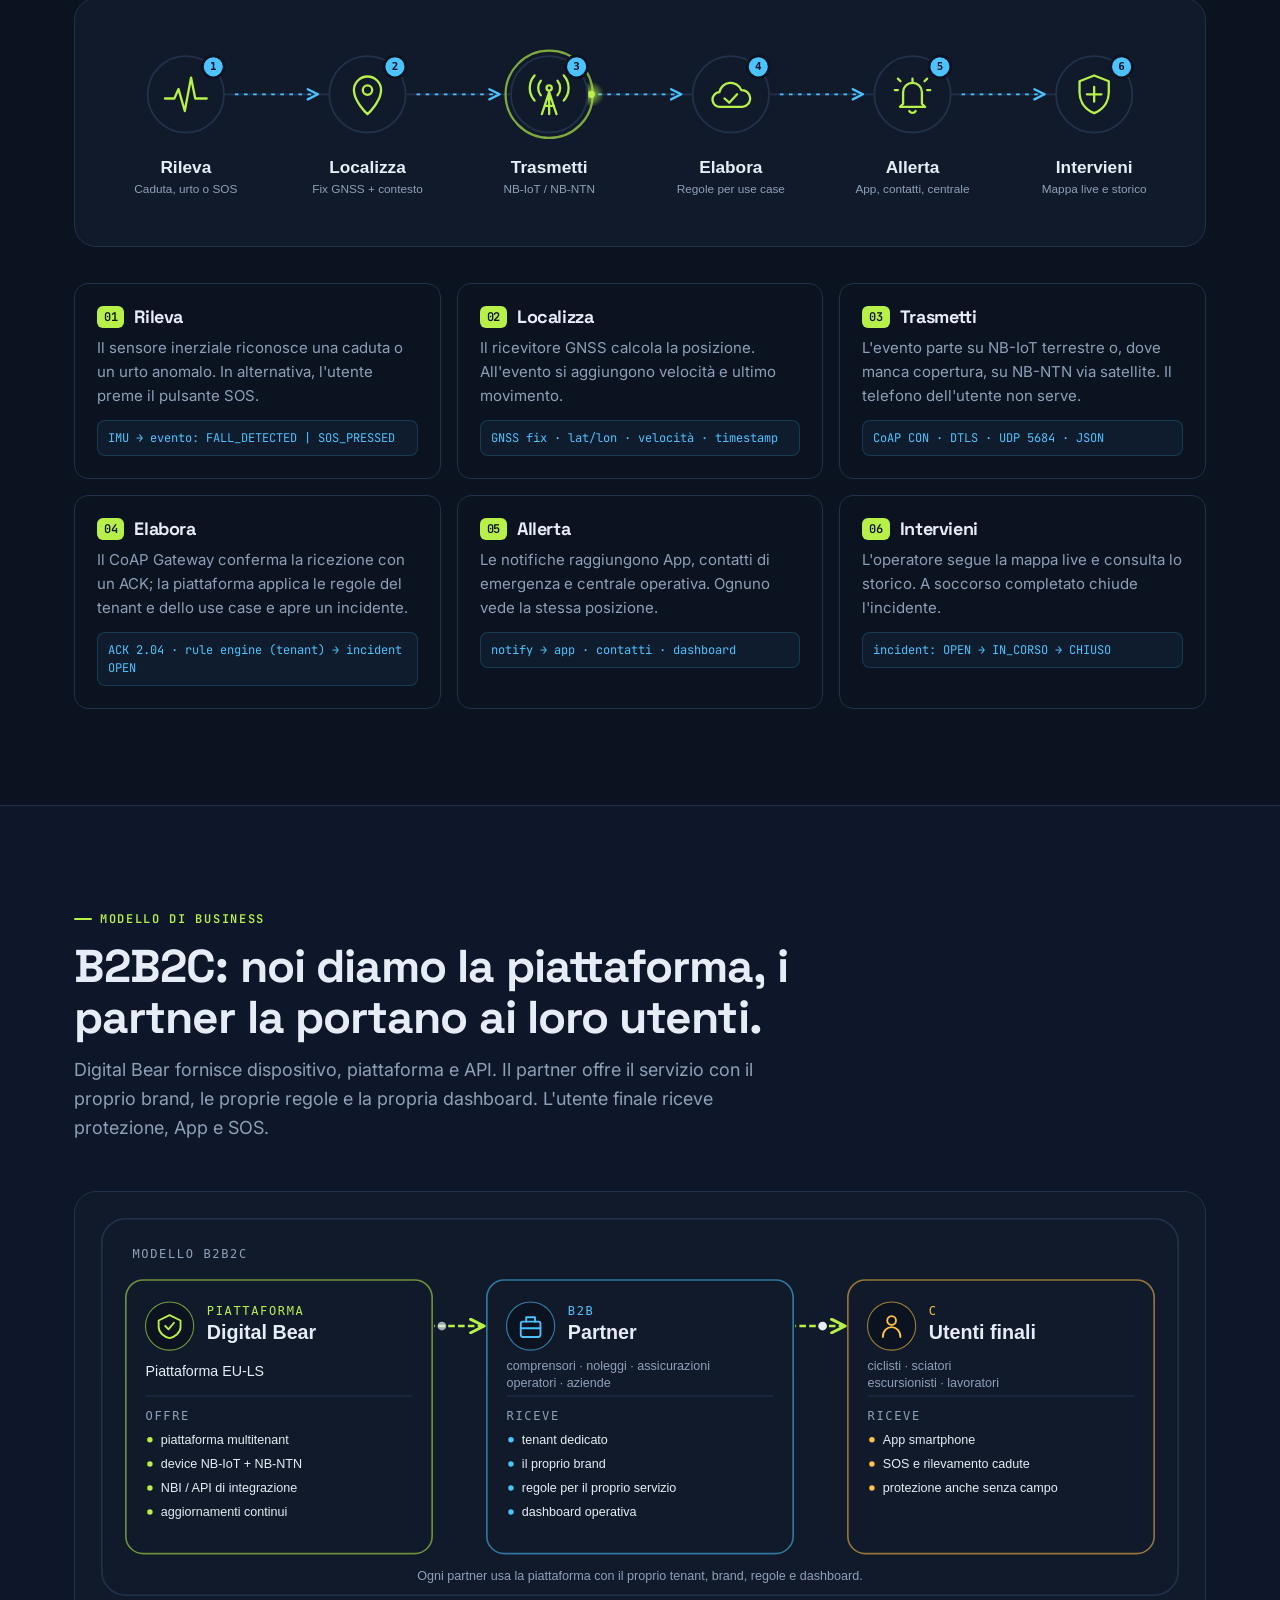
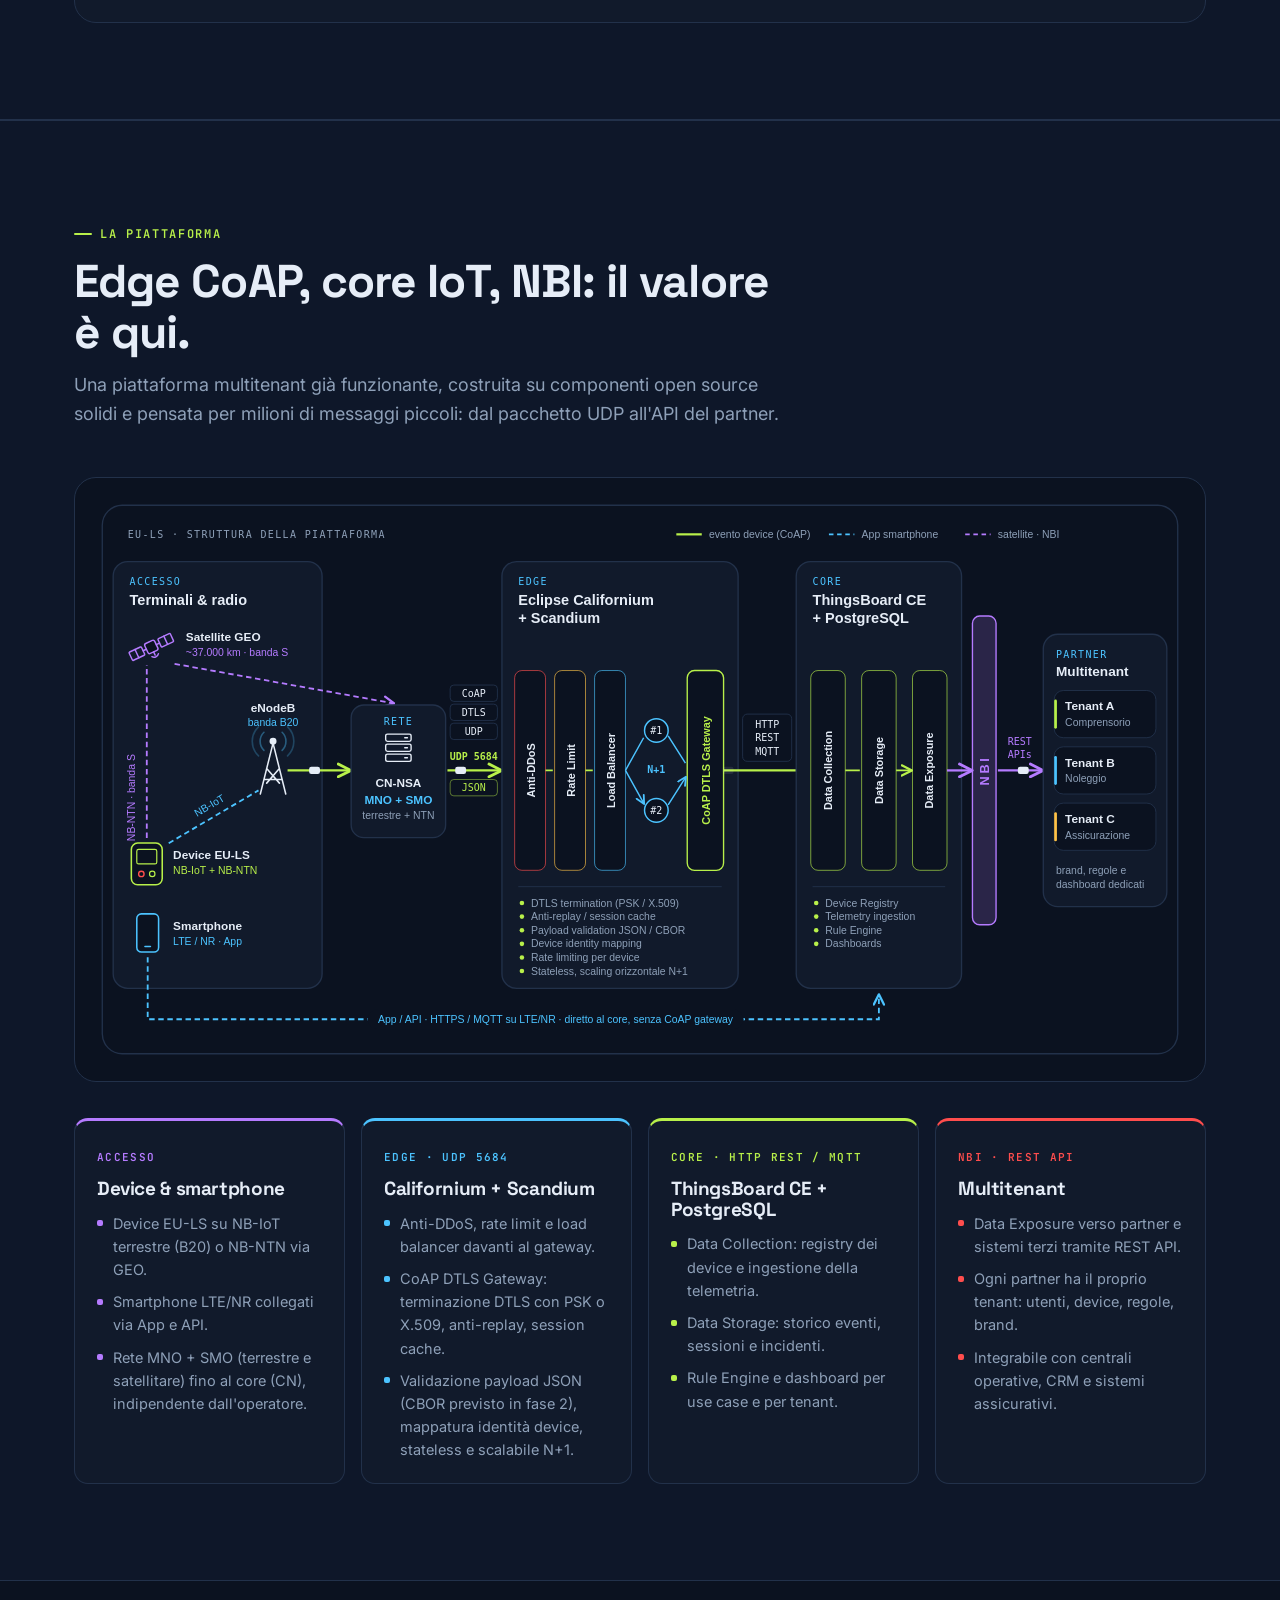
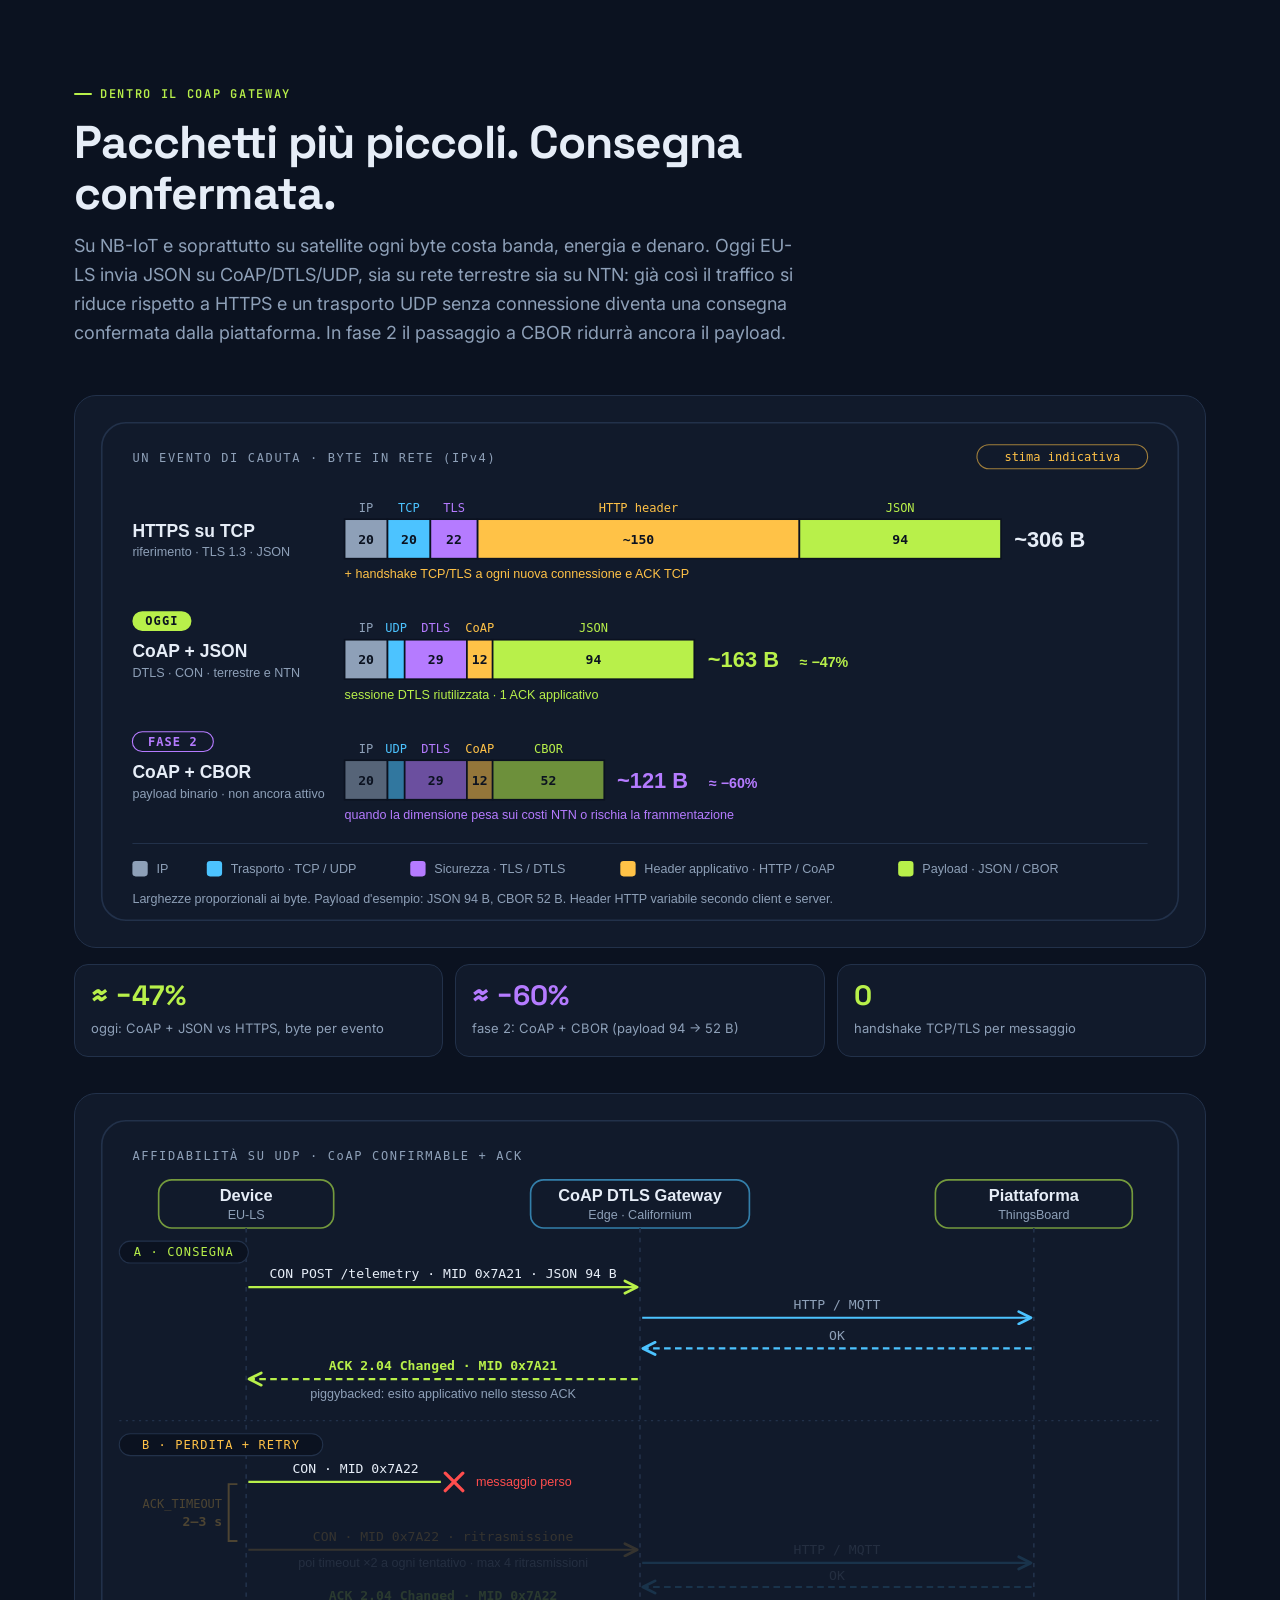
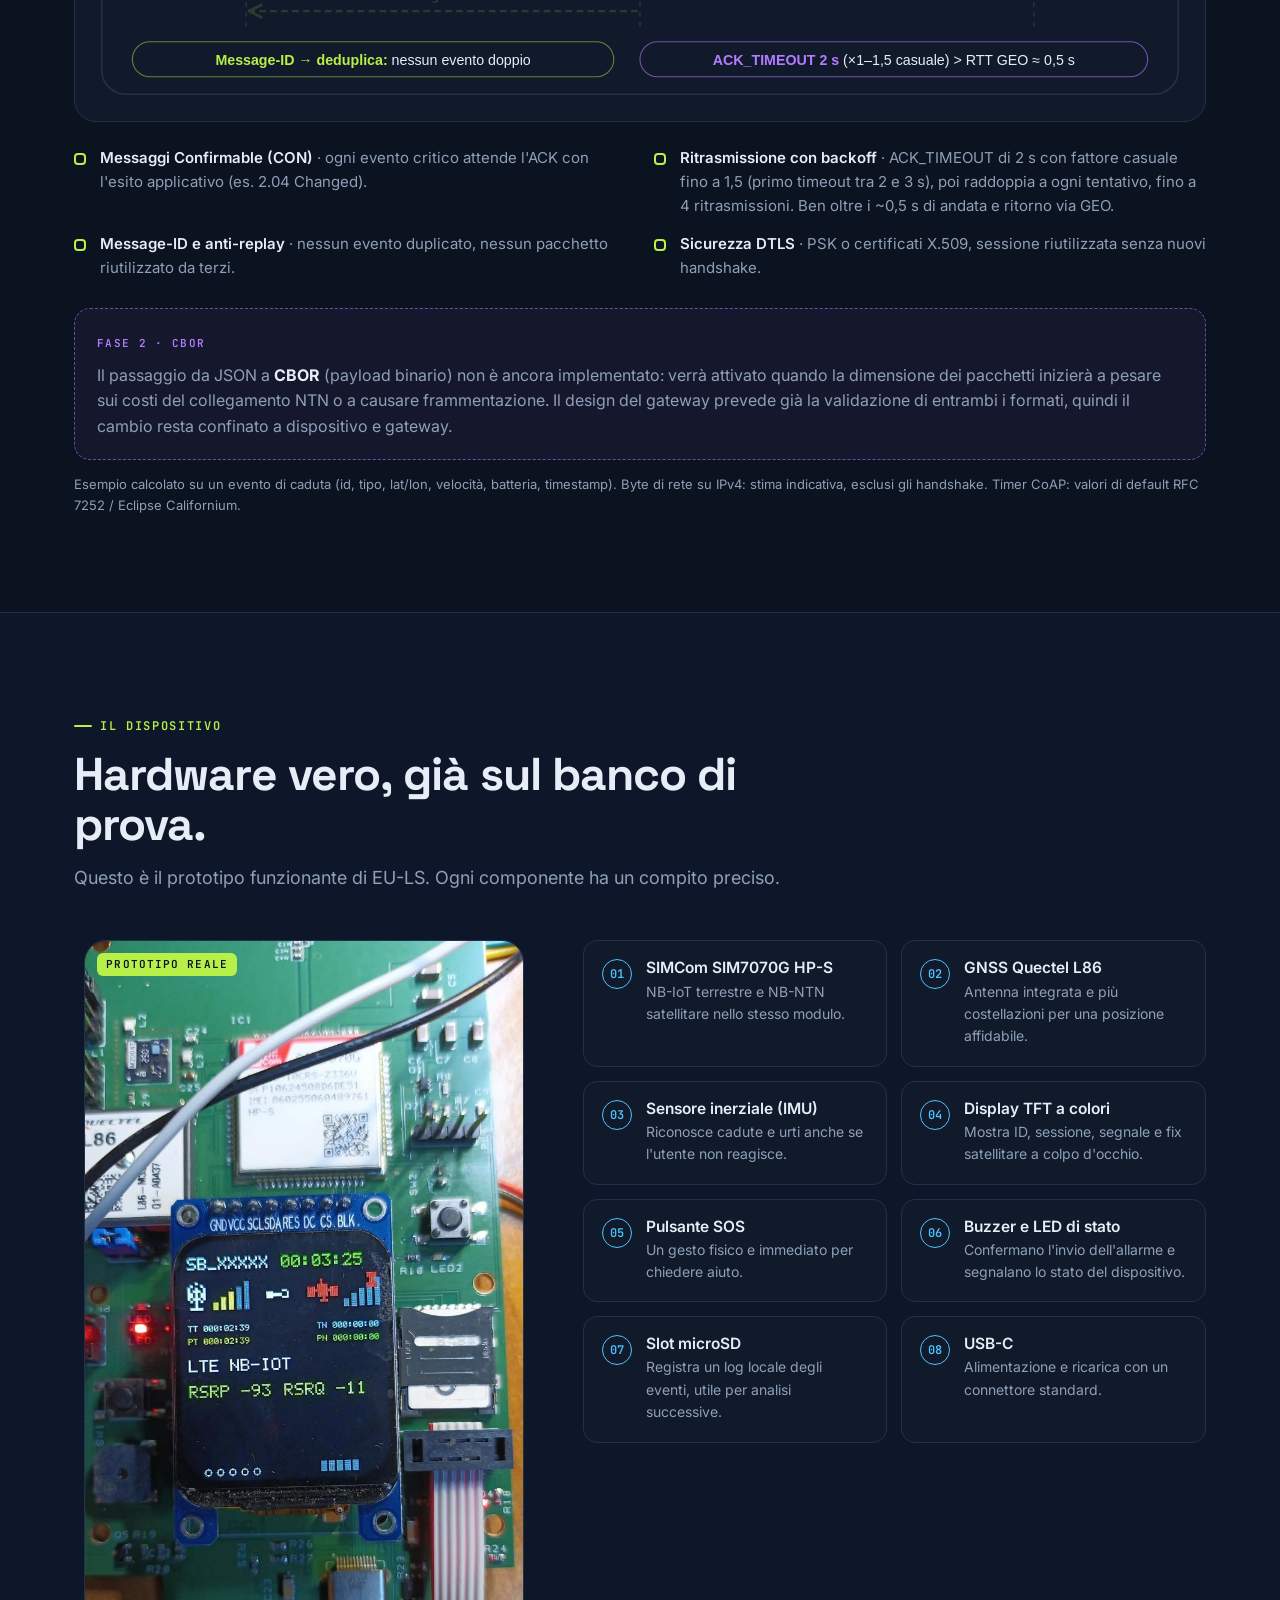
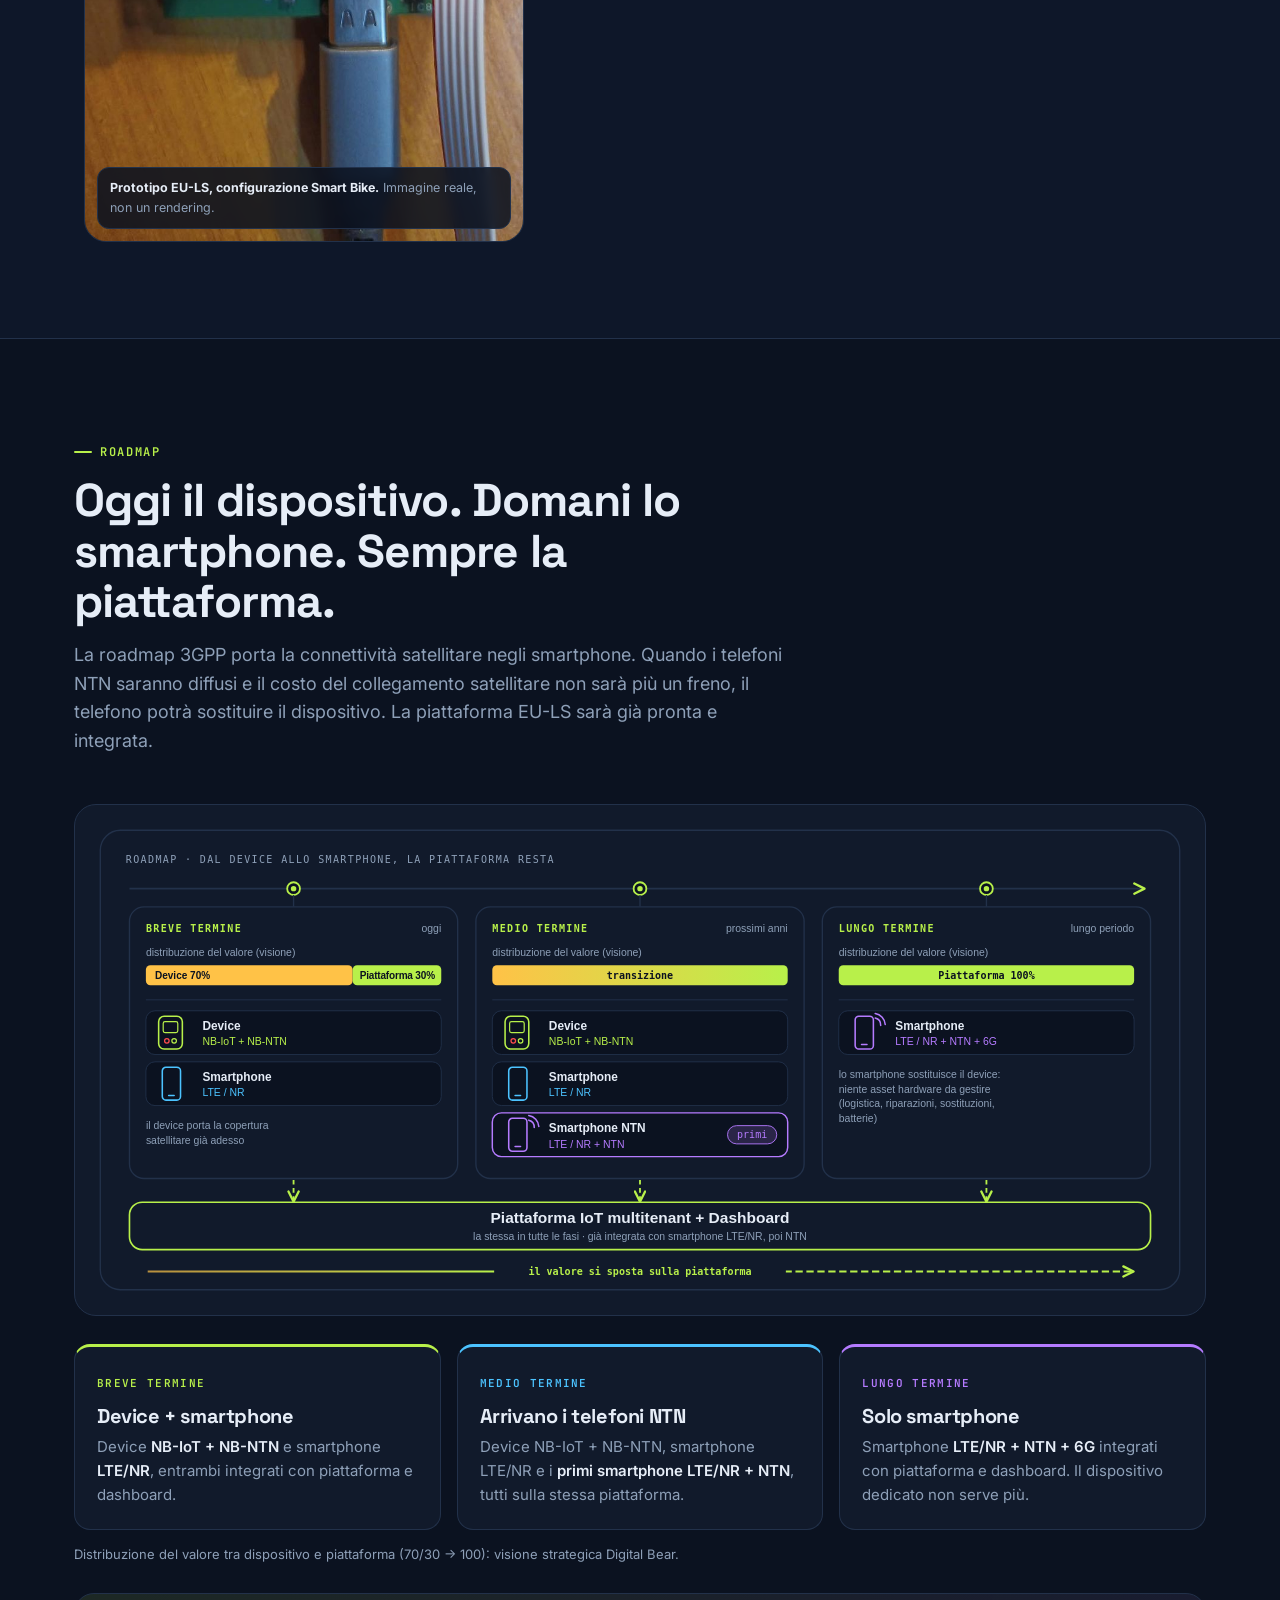
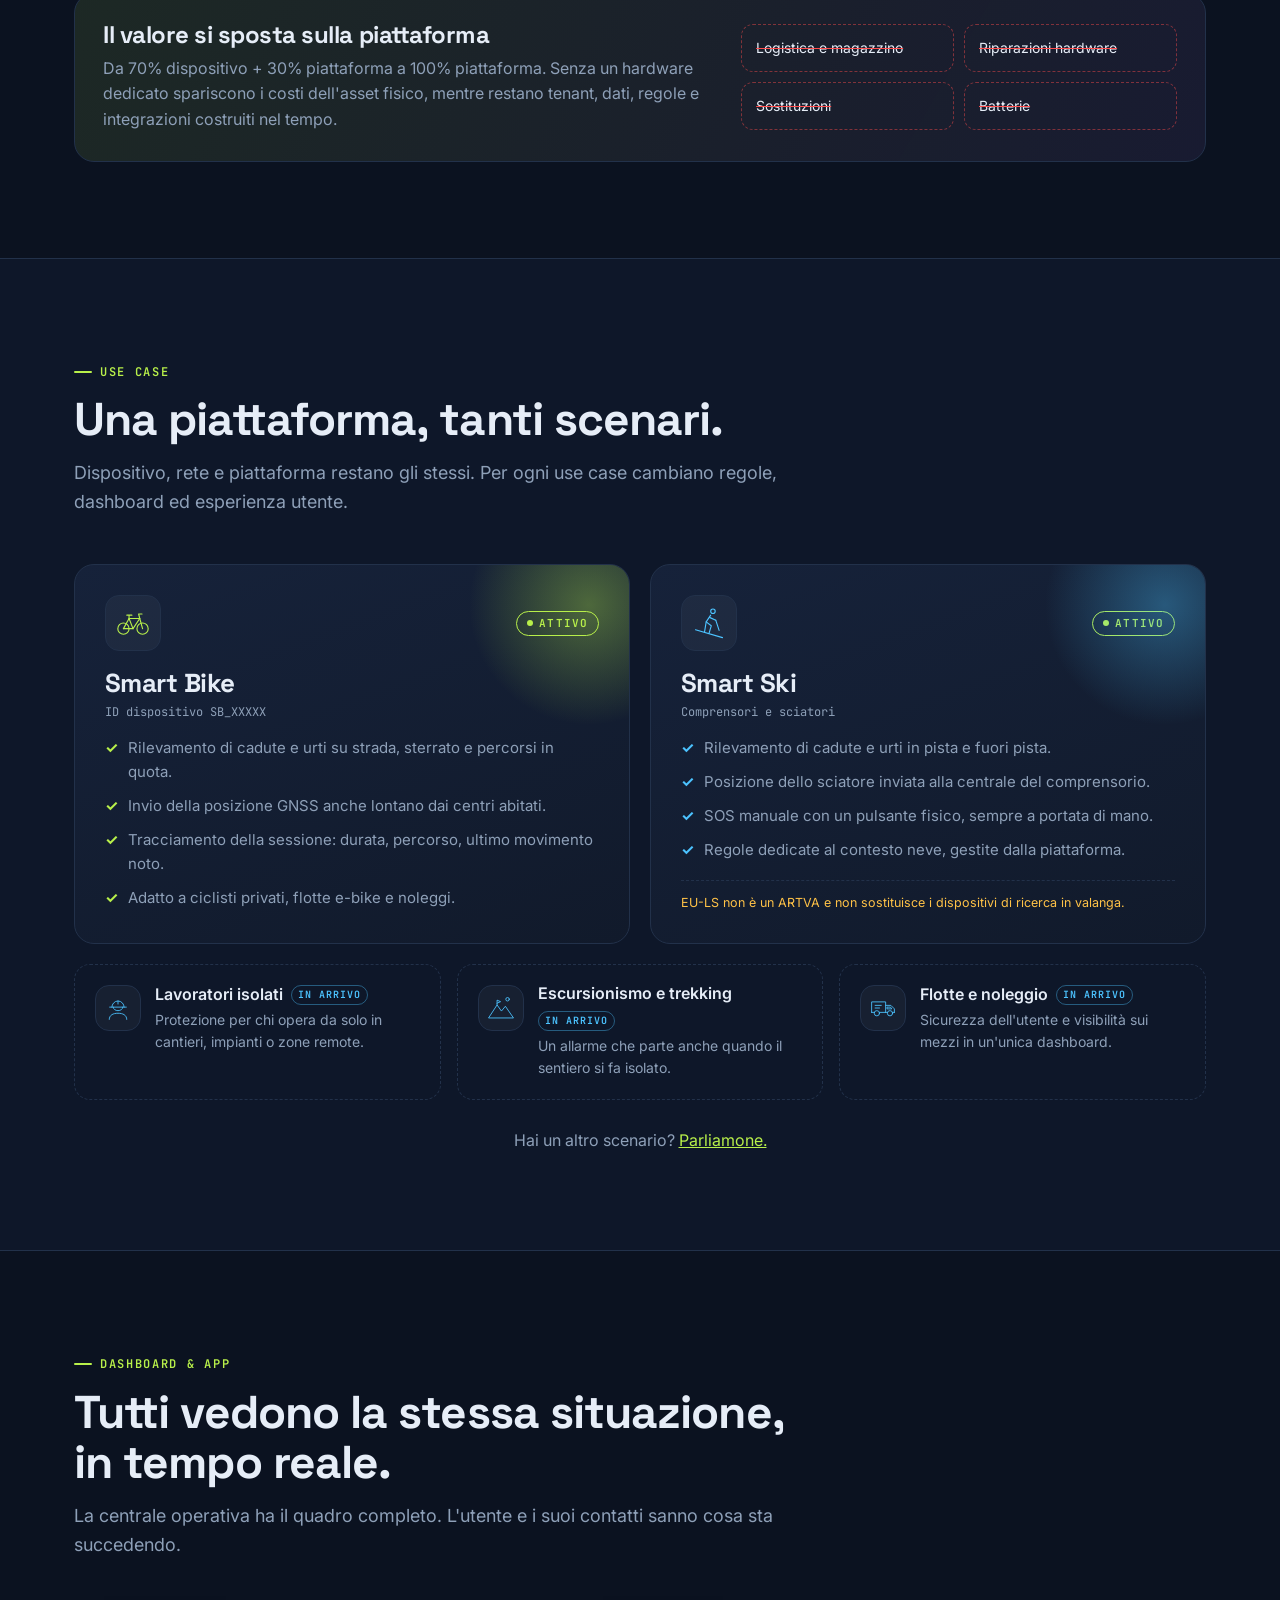
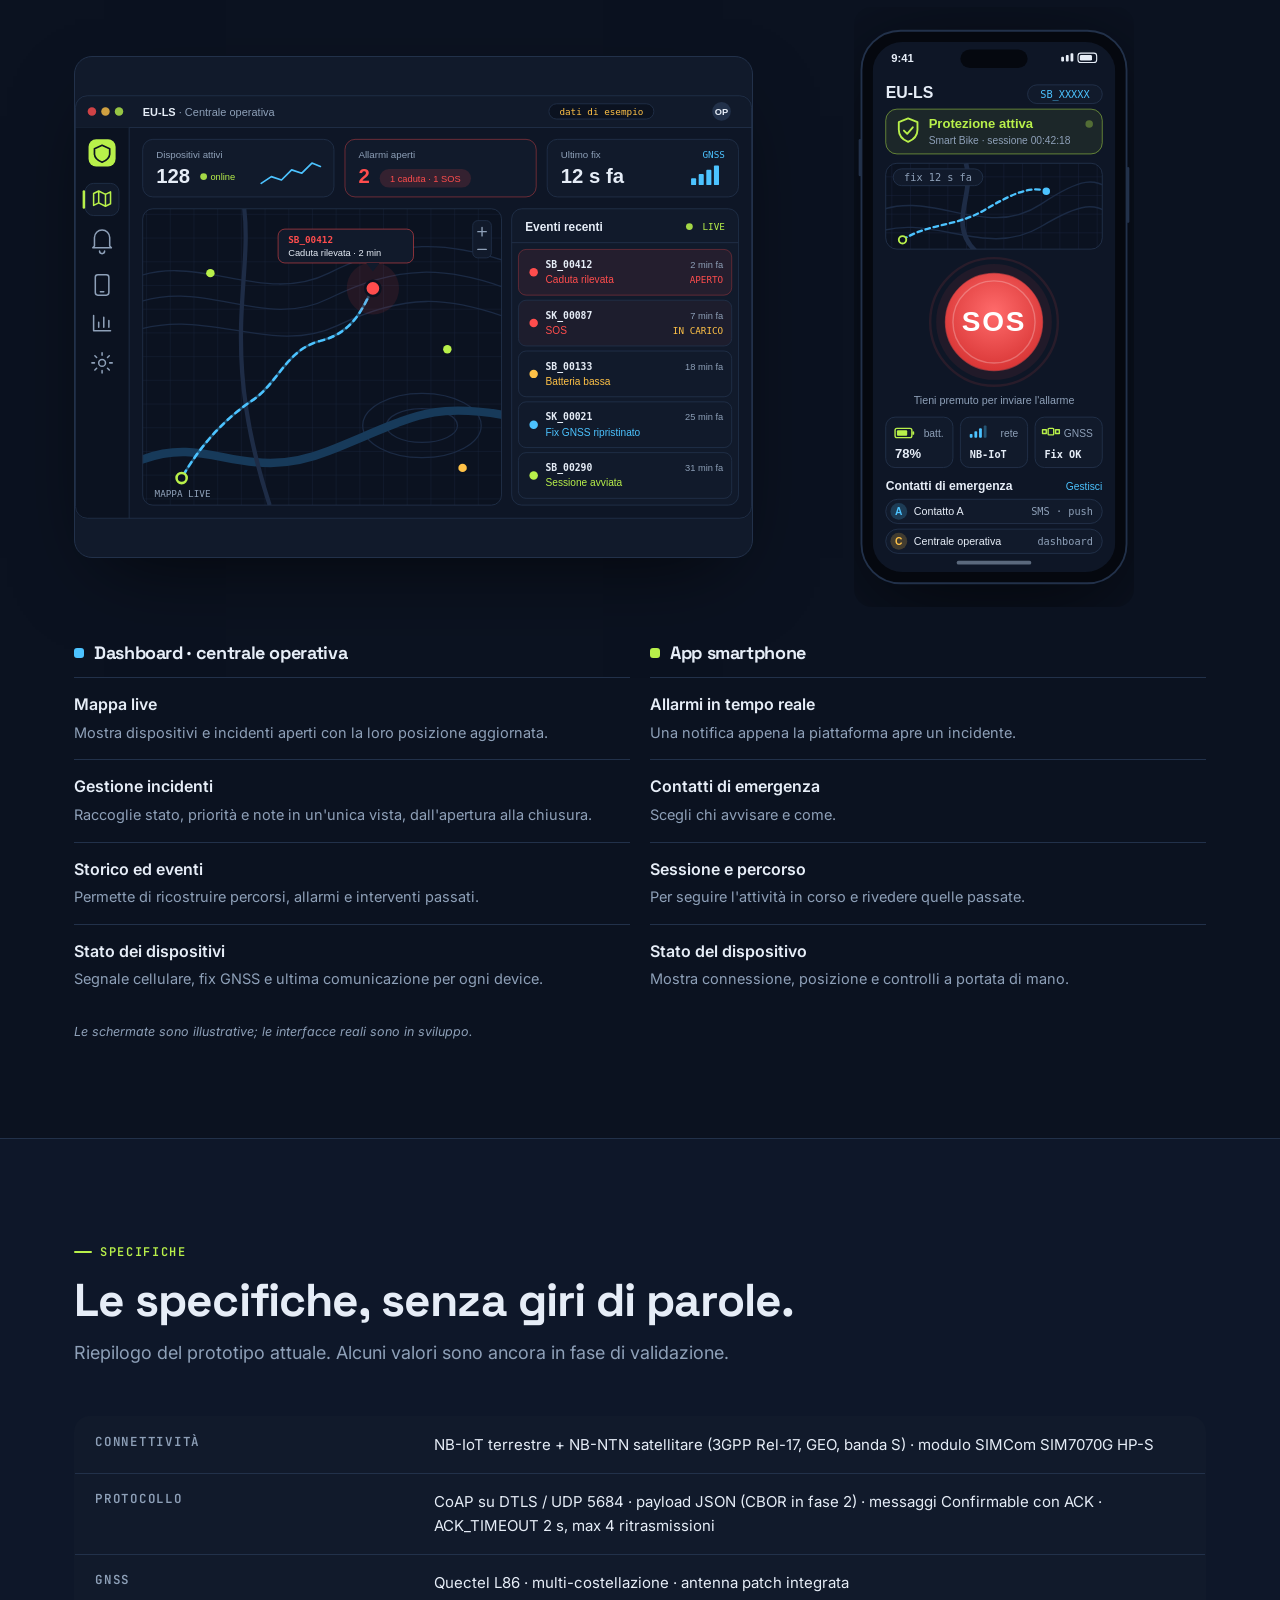
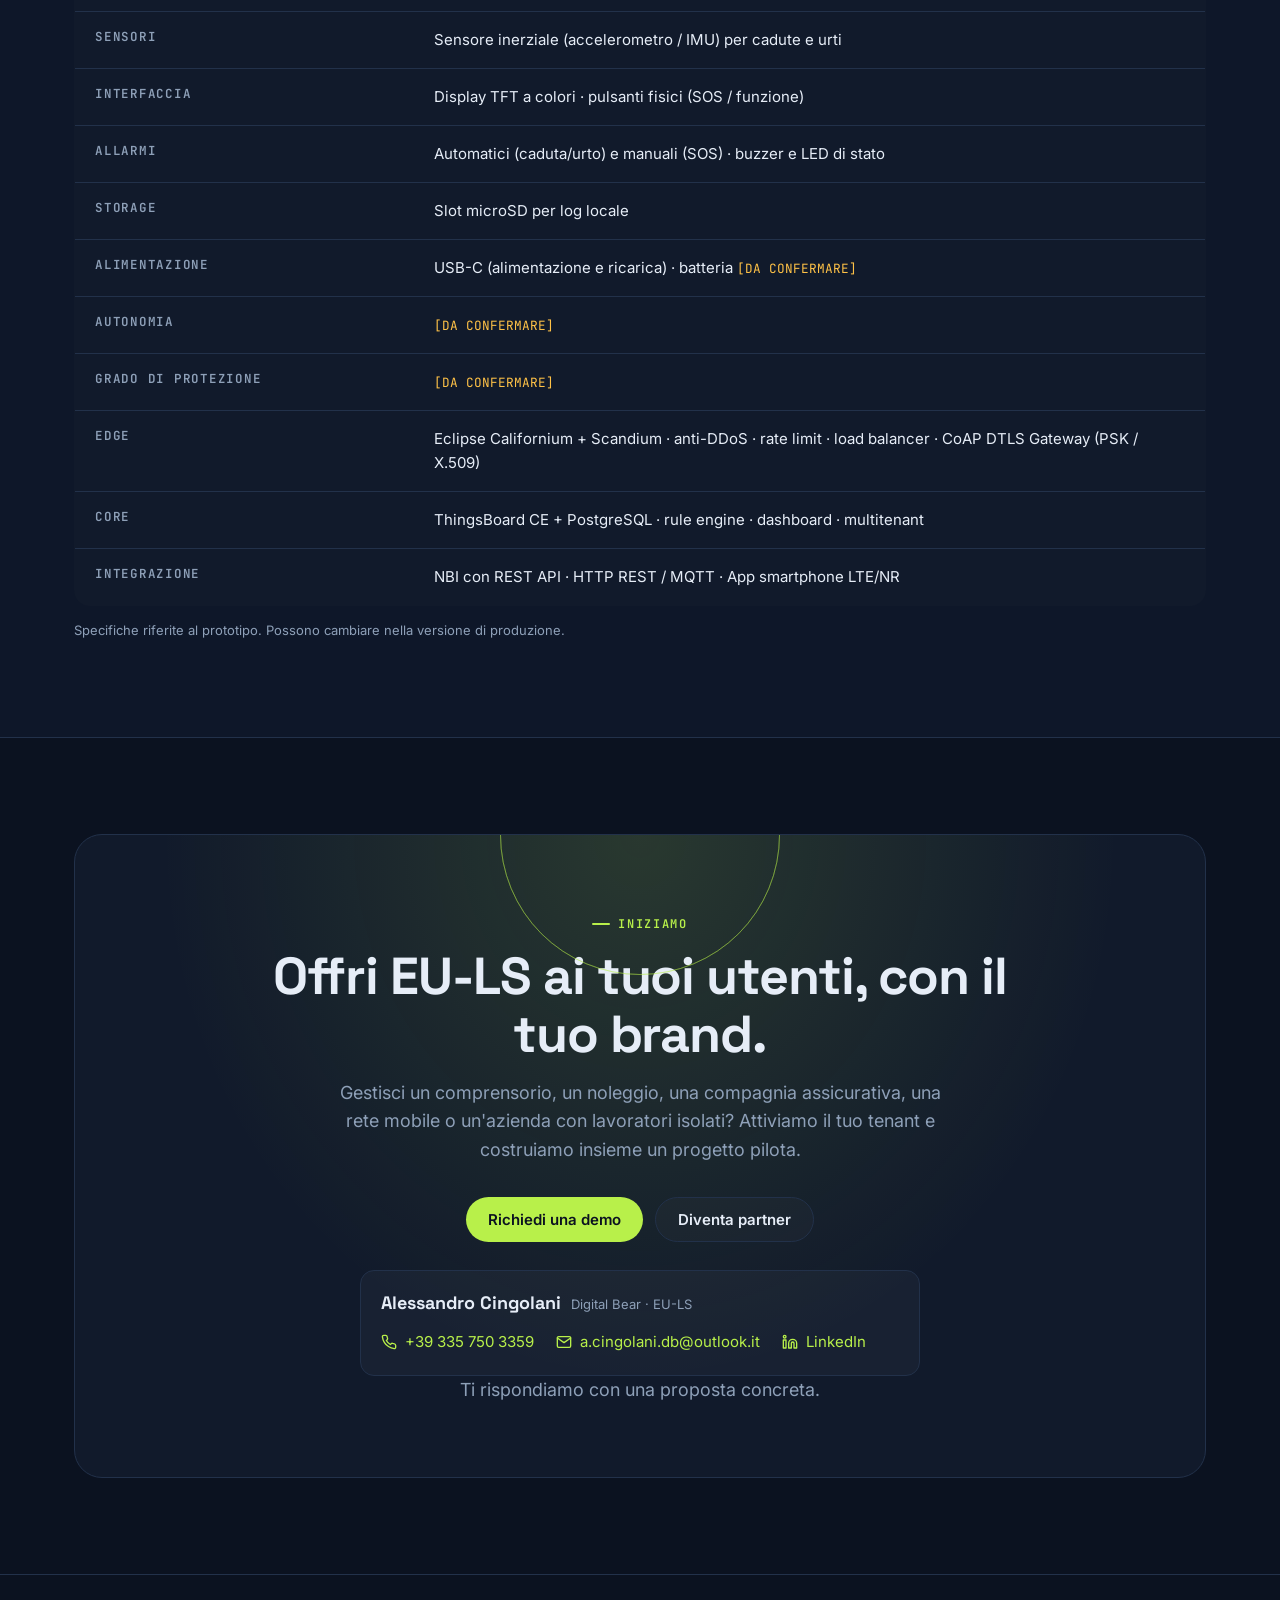
==== commit d689f386: "EU-LS landing: replace placeholder contact with real contact details Contact card in the final CTA (" ====
--- a/lifesaver/index.html
+++ b/lifesaver/index.html
@@ -204,6 +204,14 @@
 .final-box p{color:var(--muted);max-width:620px;margin:0 auto;font-size:18px}
 .final-box .cta-row{justify-content:center}
 .final-box .micro a{color:var(--lime)}
+.contact-card{margin:28px auto 0;max-width:560px;padding:18px 20px;border:1px solid var(--line,rgba(255,255,255,.12));border-radius:14px;background:rgba(255,255,255,.03);text-align:left;position:relative}
+.contact-name{display:flex;flex-wrap:wrap;align-items:baseline;gap:4px 10px;margin-bottom:12px}
+.contact-name strong{font-family:"Space Grotesk",sans-serif;font-size:18px}
+.contact-name span{font-size:13px;color:var(--muted)}
+.contact-list{list-style:none;margin:0;padding:0;display:flex;flex-wrap:wrap;gap:10px 22px}
+.contact-list a{display:inline-flex;align-items:center;gap:8px;color:var(--lime);text-decoration:none;font-size:15px;overflow-wrap:anywhere}
+.contact-list a:hover{text-decoration:underline}
+.contact-list svg{flex:none}
 .pulse-ring{position:absolute;left:50%;top:-140px;width:280px;height:280px;margin-left:-140px;border-radius:50%;border:1px solid rgba(184,240,74,.25);animation:ring 4s ease-out infinite}
 .pulse-ring:nth-child(2){animation-delay:1.3s}.pulse-ring:nth-child(3){animation-delay:2.6s}
 @keyframes ring{0%{transform:scale(.4);opacity:1}100%{transform:scale(2.4);opacity:0}}
@@ -657,10 +665,18 @@
       <h2>Offri EU-LS ai tuoi utenti, con il tuo brand.</h2>
       <p>Gestisci un comprensorio, un noleggio, una compagnia assicurativa, una rete mobile o un'azienda con lavoratori isolati? Attiviamo il tuo tenant e costruiamo insieme un progetto pilota.</p>
       <div class="cta-row">
-        <a class="btn btn-primary" href="mailto:info@digitalbear.example?subject=Richiesta%20demo%20Life%20Saver">Richiedi una demo</a>
-        <a class="btn btn-ghost" href="mailto:info@digitalbear.example?subject=Partnership%20Life%20Saver">Diventa partner</a>
-      </div>
-      <p class="micro">Scrivici a <a href="mailto:info@digitalbear.example">info@digitalbear.example</a>. Ti rispondiamo con una proposta concreta.</p>
+        <a class="btn btn-primary" href="mailto:a.cingolani.db@outlook.it?subject=Richiesta%20demo%20EU-LS">Richiedi una demo</a>
+        <a class="btn btn-ghost" href="mailto:a.cingolani.db@outlook.it?subject=Partnership%20EU-LS">Diventa partner</a>
+      </div>
+      <div class="contact-card">
+        <div class="contact-name"><strong>Alessandro Cingolani</strong><span>Digital Bear · EU-LS</span></div>
+        <ul class="contact-list">
+          <li><a href="tel:+393357503359"><svg width="16" height="16" viewBox="0 0 24 24" fill="none" stroke="currentColor" stroke-width="2" stroke-linecap="round" stroke-linejoin="round" aria-hidden="true"><path d="M22 16.9v3a2 2 0 0 1-2.2 2 19.8 19.8 0 0 1-8.6-3.1 19.5 19.5 0 0 1-6-6A19.8 19.8 0 0 1 2.1 4.2 2 2 0 0 1 4.1 2h3a2 2 0 0 1 2 1.7c.1.9.4 1.8.7 2.7a2 2 0 0 1-.5 2.1L8 9.8a16 16 0 0 0 6 6l1.3-1.3a2 2 0 0 1 2.1-.4c.9.3 1.8.6 2.7.7a2 2 0 0 1 1.7 2z"/></svg>+39 335 750 3359</a></li>
+          <li><a href="mailto:a.cingolani.db@outlook.it"><svg width="16" height="16" viewBox="0 0 24 24" fill="none" stroke="currentColor" stroke-width="2" stroke-linecap="round" stroke-linejoin="round" aria-hidden="true"><rect x="2" y="4" width="20" height="16" rx="2"/><path d="m22 6-10 7L2 6"/></svg>a.cingolani.db@outlook.it</a></li>
+          <li><a href="https://www.linkedin.com/in/alessandro-cingolani-580a8a26/" target="_blank" rel="noopener"><svg width="16" height="16" viewBox="0 0 24 24" fill="none" stroke="currentColor" stroke-width="2" stroke-linecap="round" stroke-linejoin="round" aria-hidden="true"><path d="M16 8a6 6 0 0 1 6 6v7h-4v-7a2 2 0 0 0-4 0v7h-4v-7a6 6 0 0 1 6-6z"/><rect x="2" y="9" width="4" height="12"/><circle cx="4" cy="4" r="2"/></svg>LinkedIn</a></li>
+        </ul>
+      </div>
+      <p class="micro">Ti rispondiamo con una proposta concreta.</p>
     </div>
   </div>
 </section>
@@ -678,7 +694,7 @@
       <div><h4>Prodotto</h4><ul><li><a href="#come-funziona">Come funziona</a></li><li><a href="#satellite">NB-NTN</a></li><li><a href="#architettura">Piattaforma</a></li><li><a href="#coap">CoAP Gateway</a></li><li><a href="#roadmap">Roadmap</a></li><li><a href="#specifiche">Specifiche</a></li></ul></div>
       <div><h4>Use case</h4><ul><li><a href="#use-case">Smart Bike</a></li><li><a href="#use-case">Smart Ski</a></li><li><a href="#use-case">Prossimi use case</a></li></ul></div>
       <div><h4>Azienda</h4><ul><li><a href="#top">Digital Bear</a></li><li><a href="#b2b2c">Modello B2B2C</a></li><li><a href="#contatti">Diventa partner</a></li></ul></div>
-      <div><h4>Contatti</h4><ul><li><a href="mailto:info@digitalbear.example">info@digitalbear.example</a></li><li><a href="#contatti">Richiedi una demo</a></li></ul></div>
+      <div><h4>Contatti</h4><ul><li>Alessandro Cingolani</li><li><a href="tel:+393357503359">+39 335 750 3359</a></li><li><a href="mailto:a.cingolani.db@outlook.it">a.cingolani.db@outlook.it</a></li><li><a href="https://www.linkedin.com/in/alessandro-cingolani-580a8a26/" target="_blank" rel="noopener">LinkedIn</a></li><li><a href="#contatti">Richiedi una demo</a></li></ul></div>
     </div>
     <div class="legal"><span>© 2026 Digital Bear. Tutti i diritti riservati.</span><span>Privacy <span class="tbc">[DA CONFERMARE]</span> · Cookie <span class="tbc">[DA CONFERMARE]</span></span></div>
   </div>
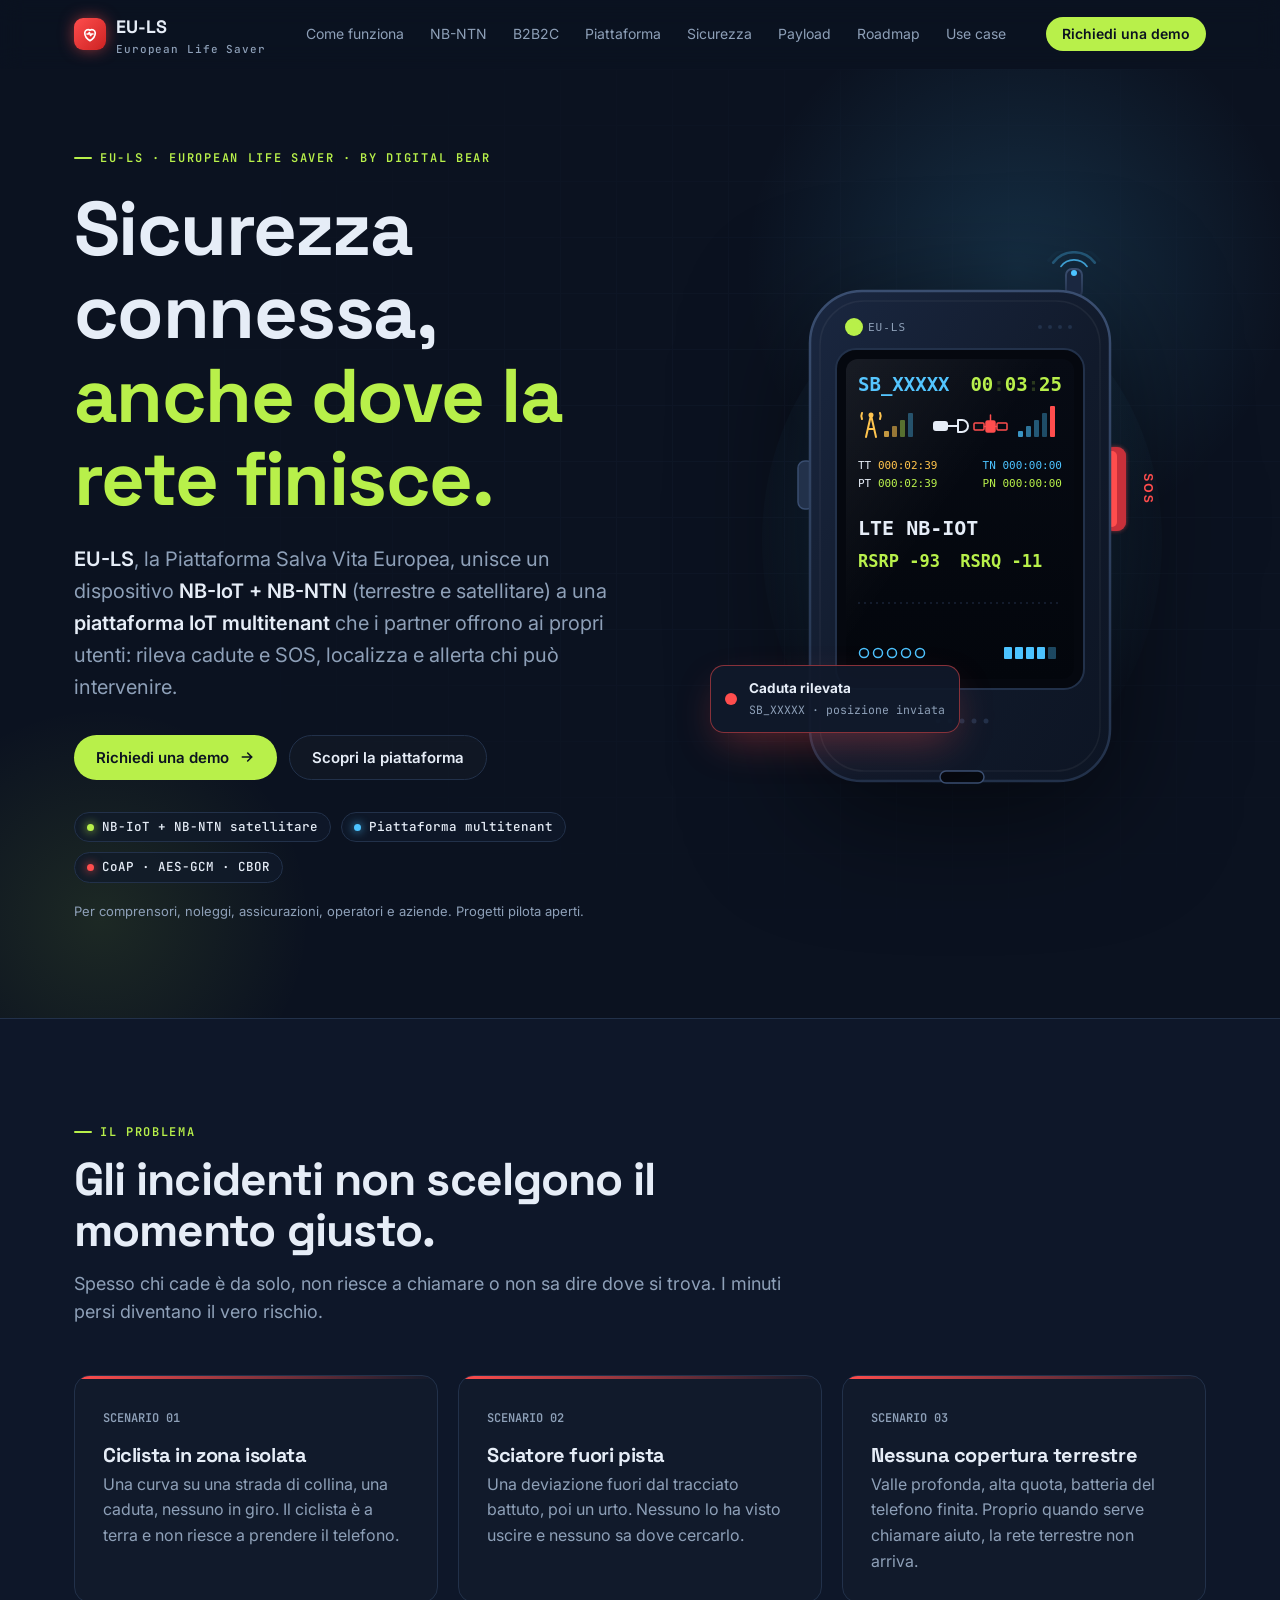
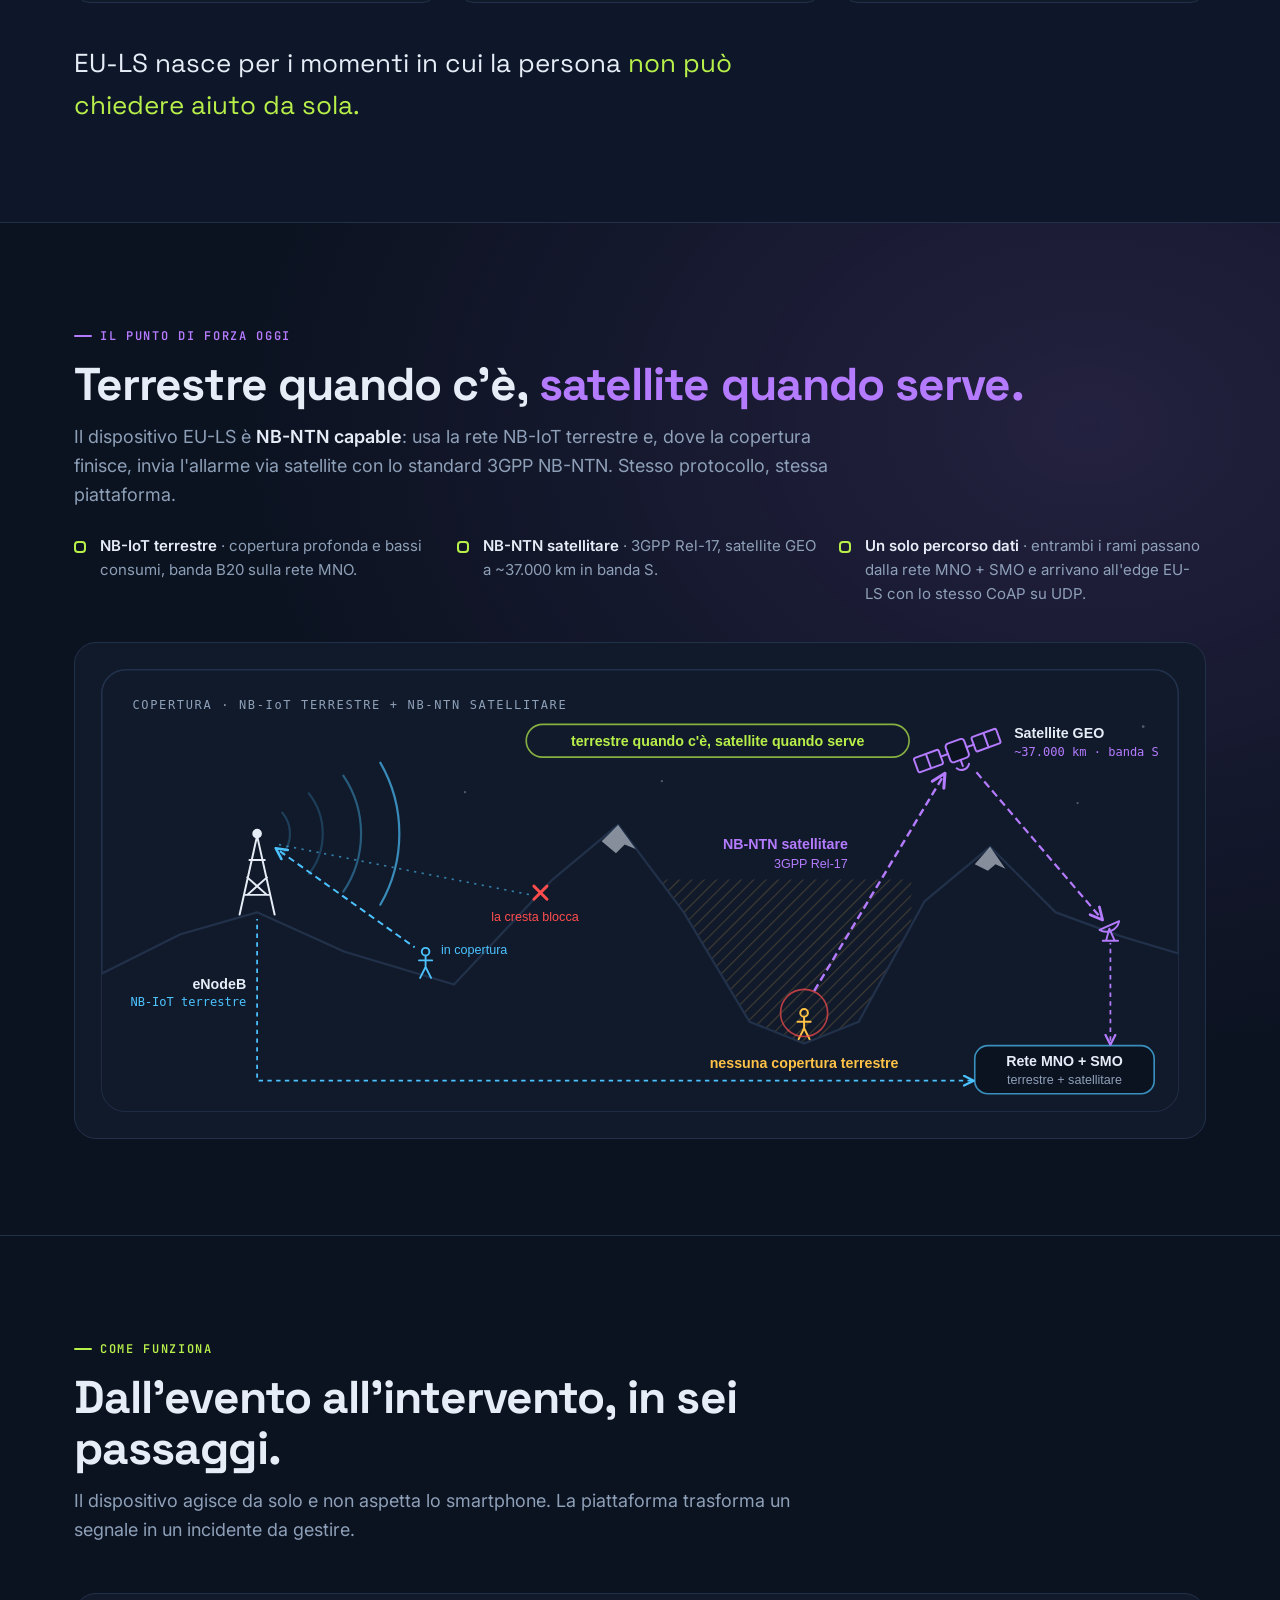
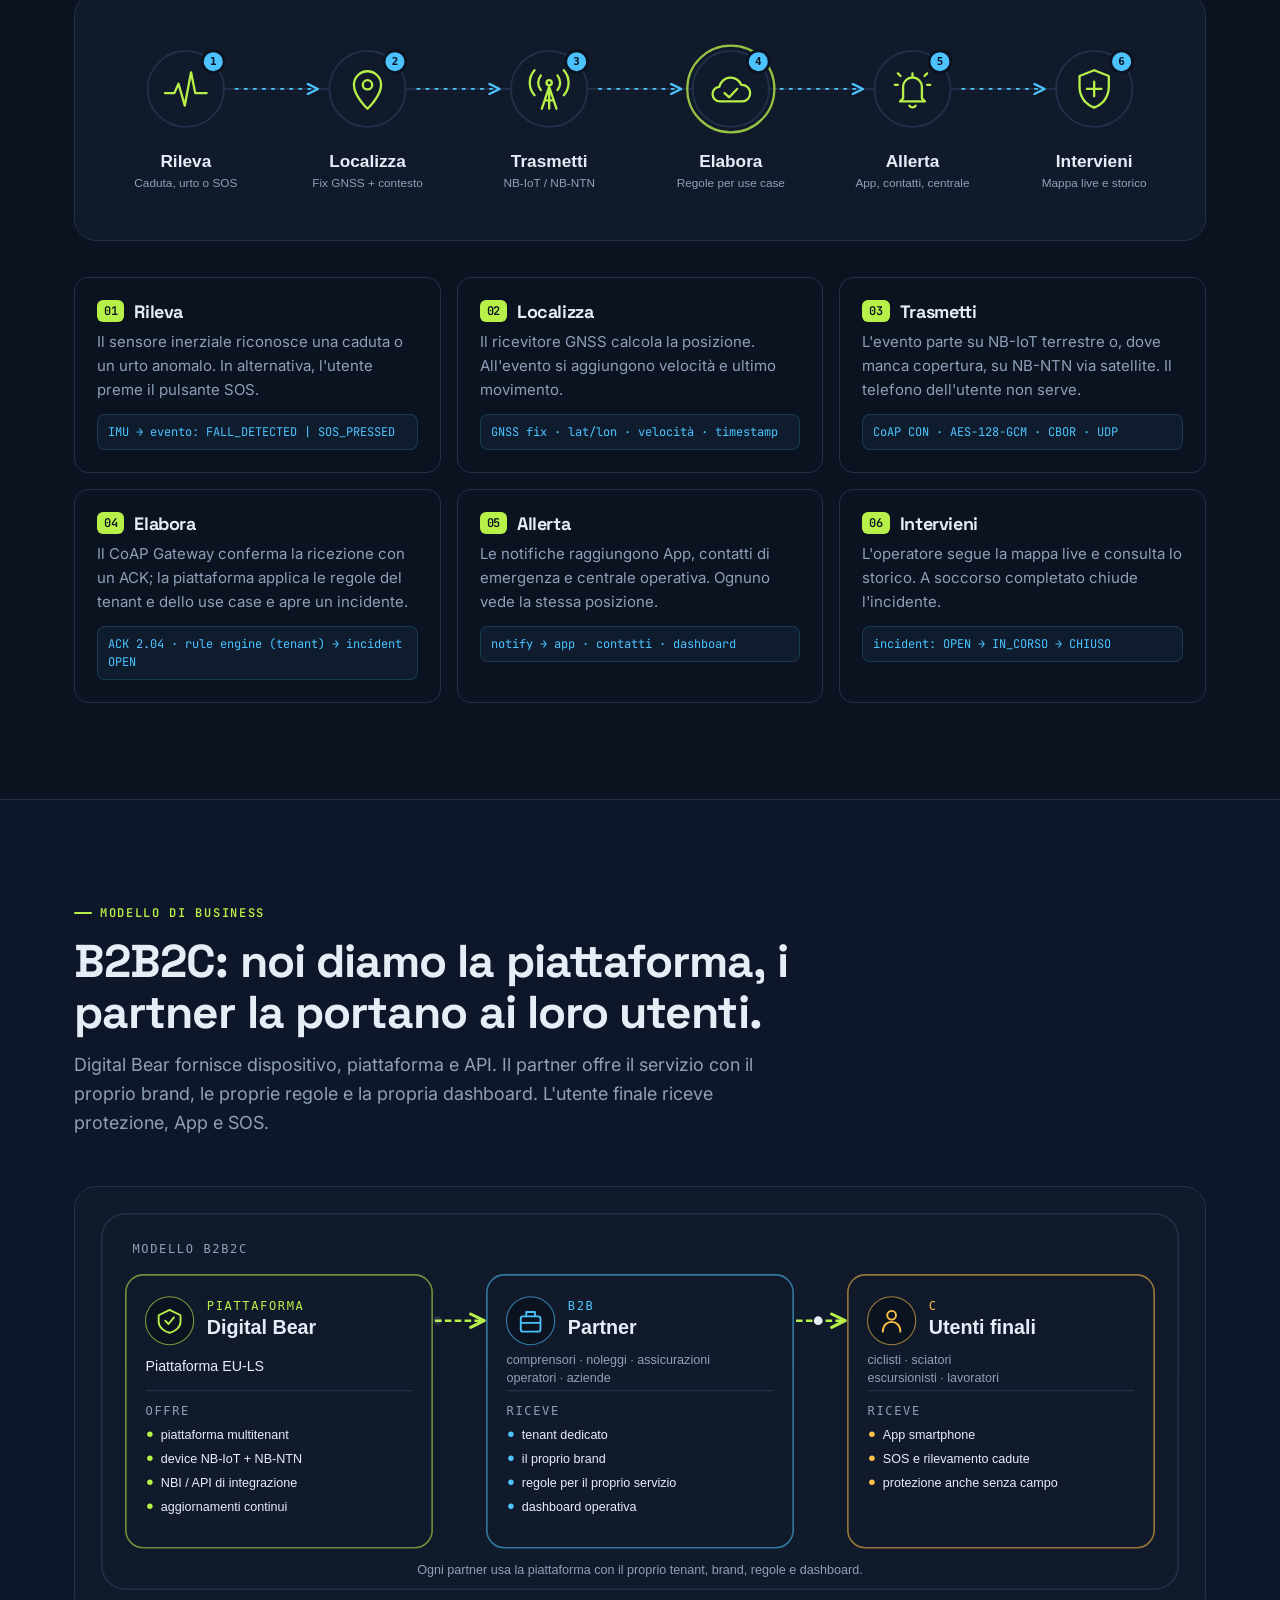
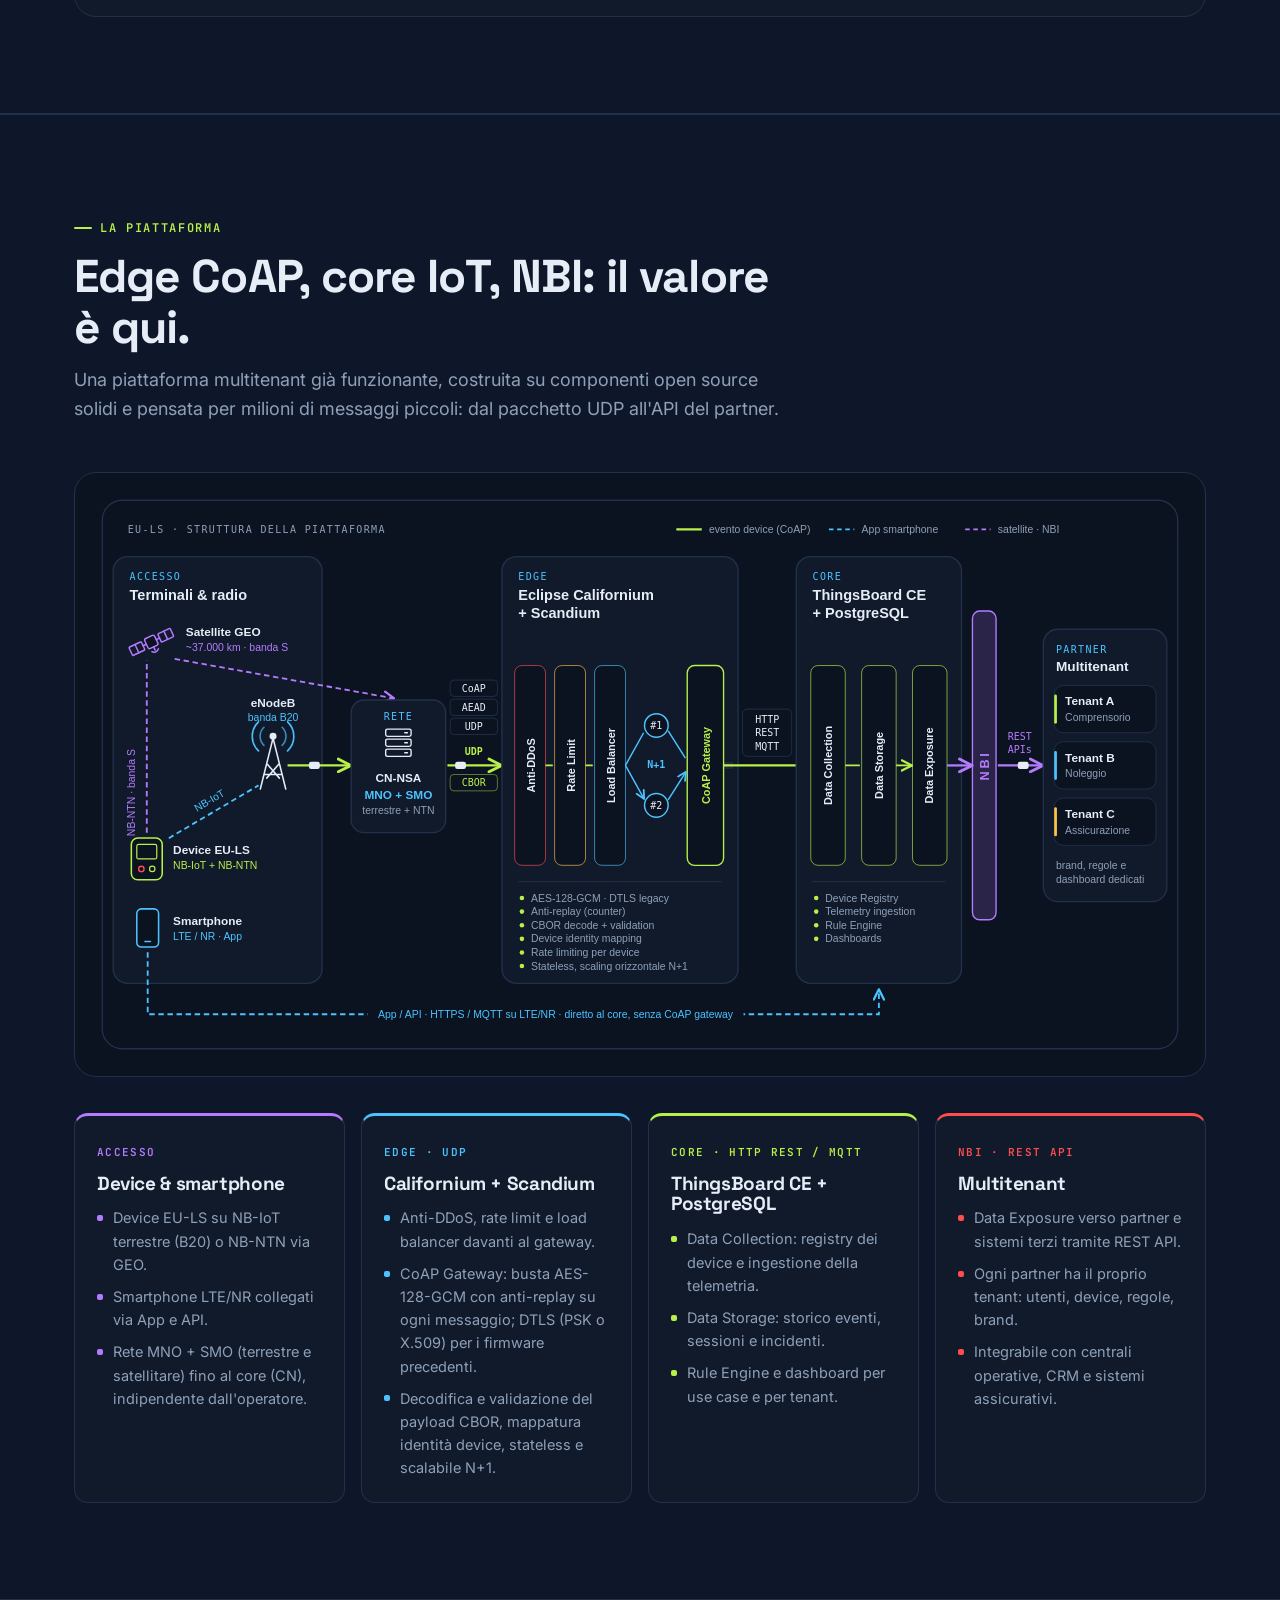
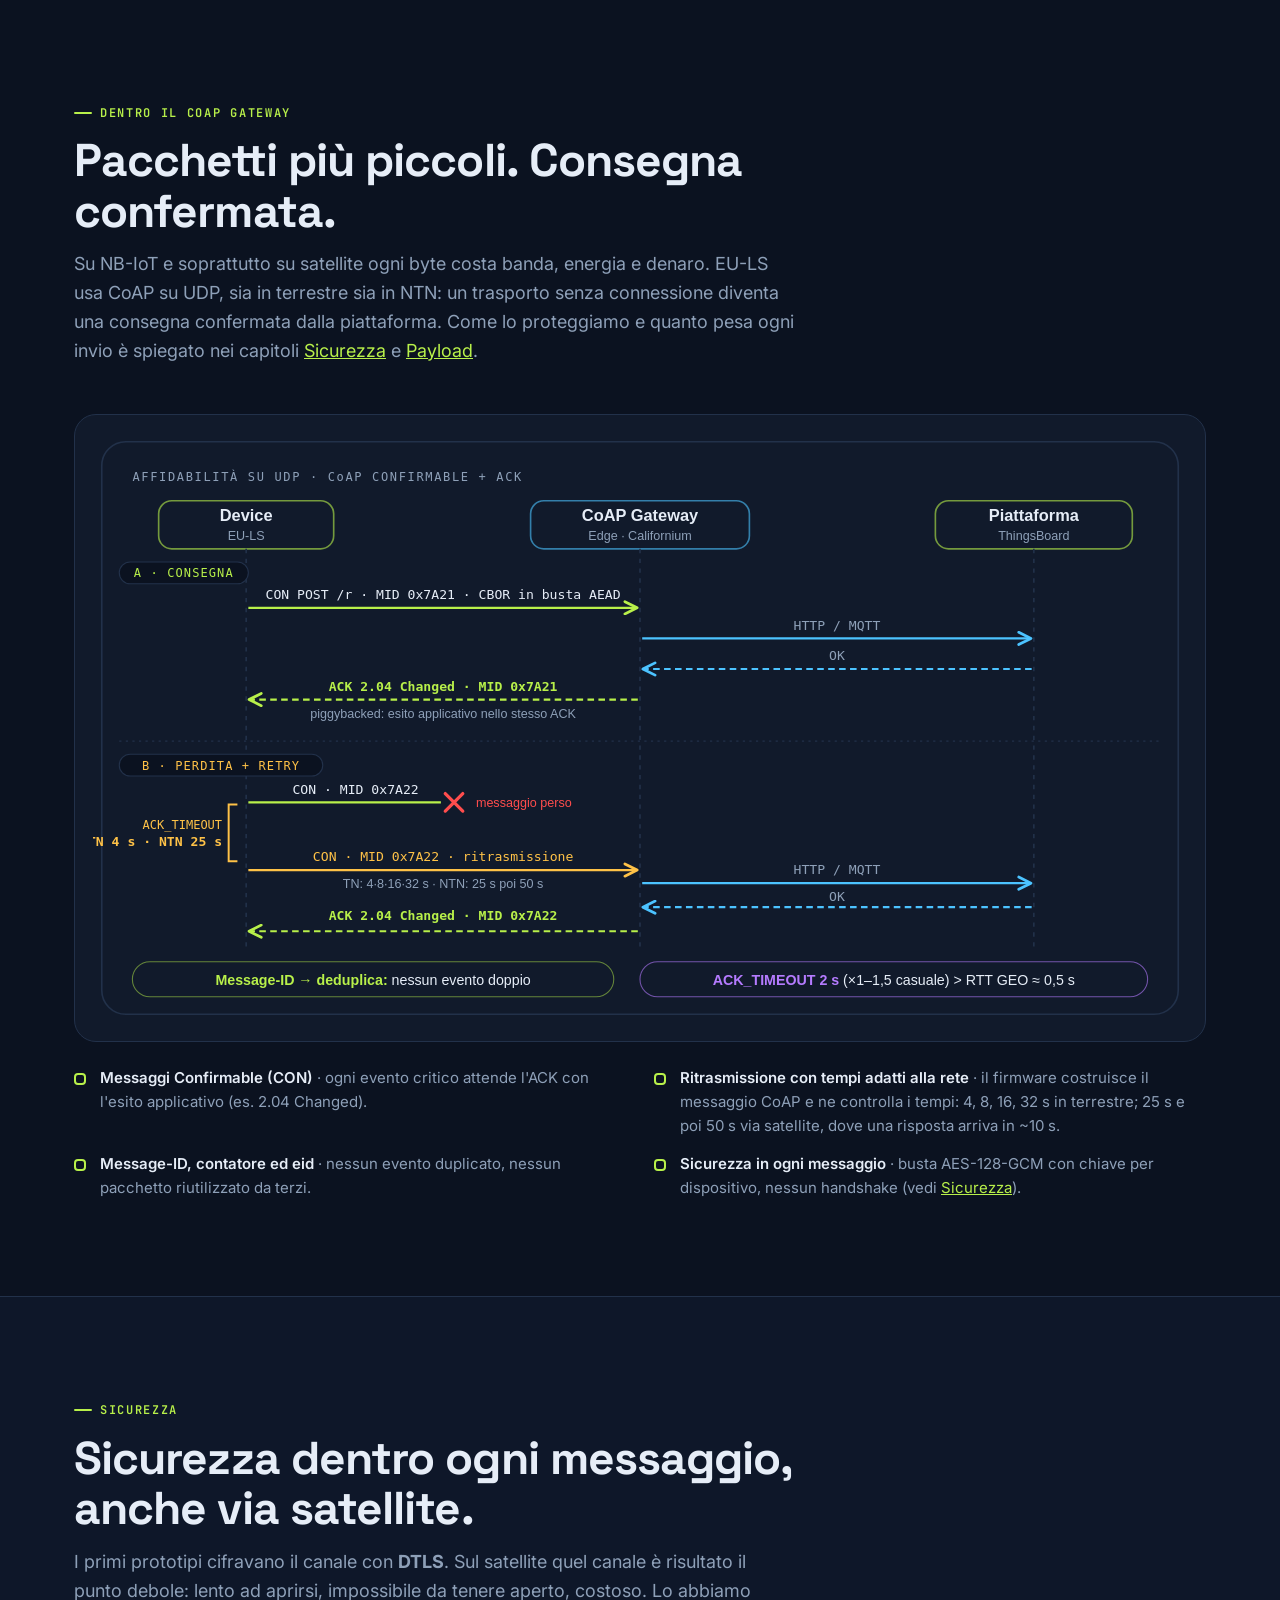
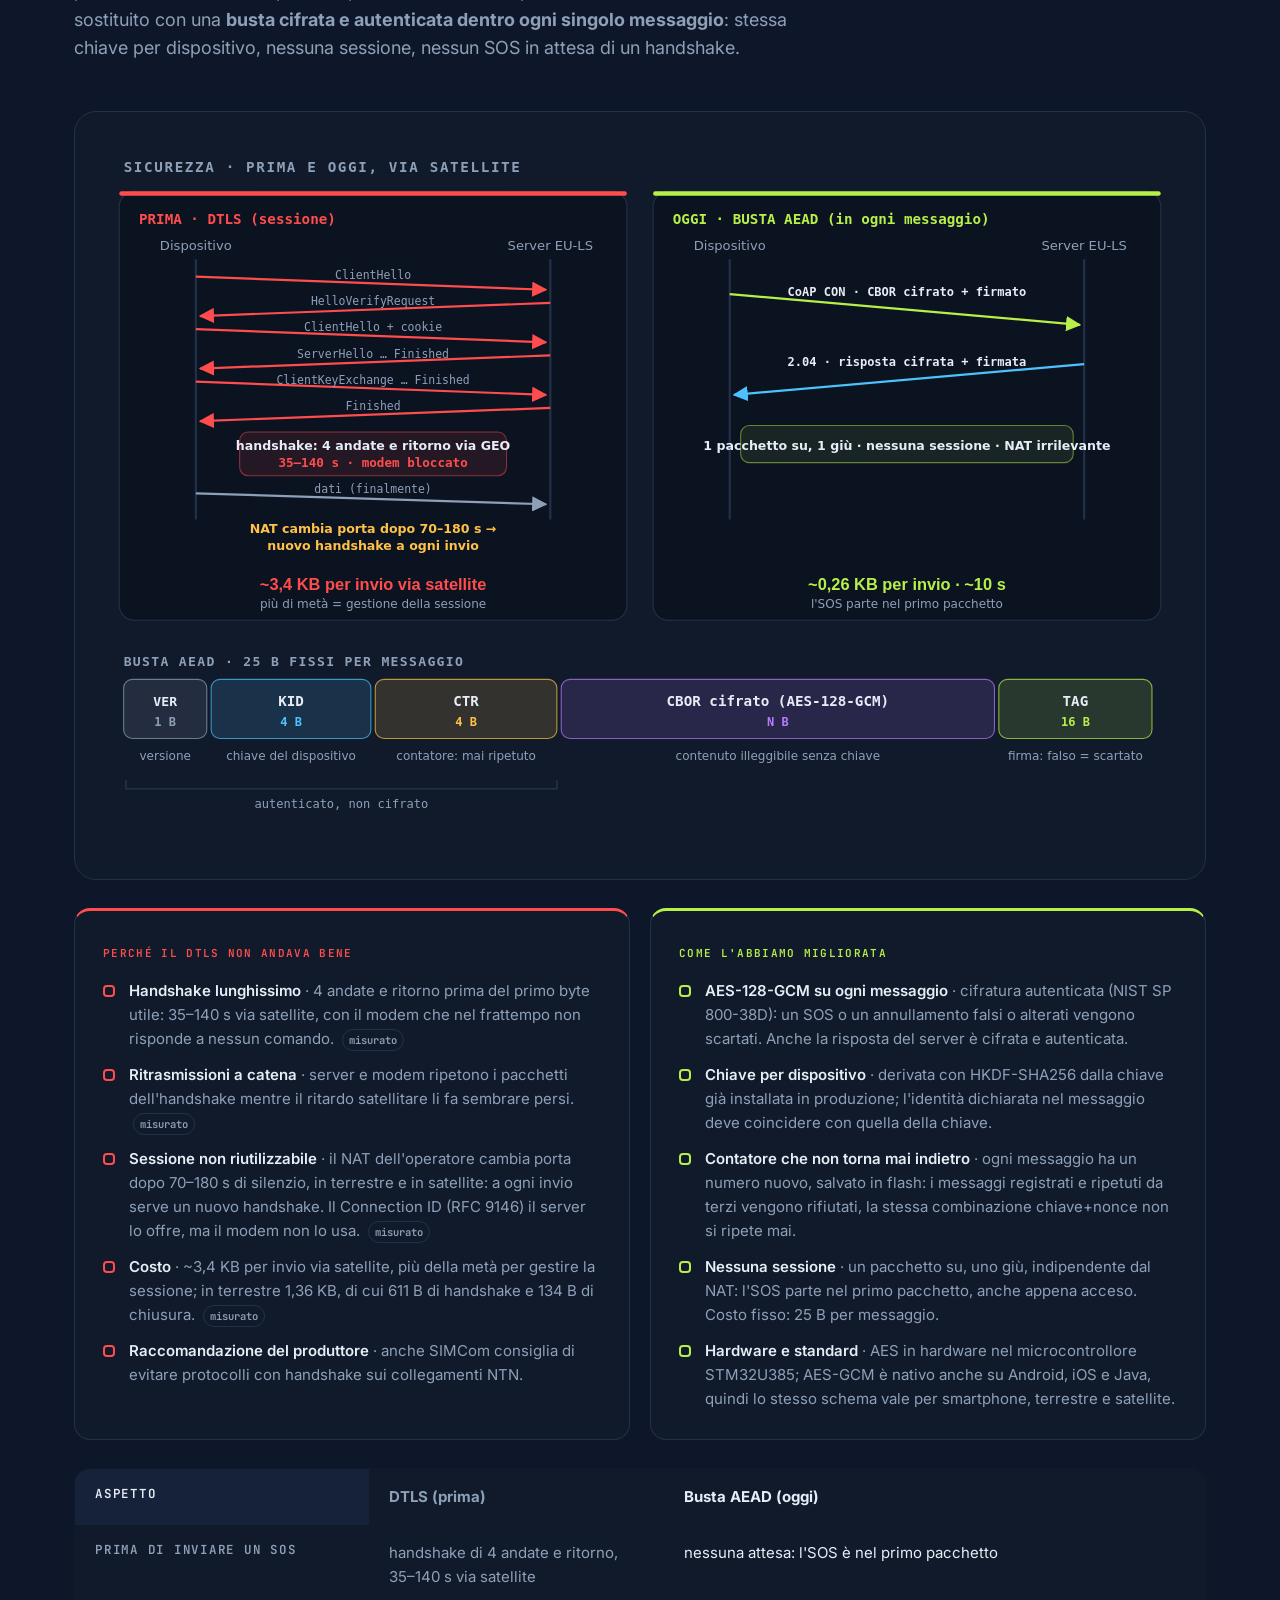
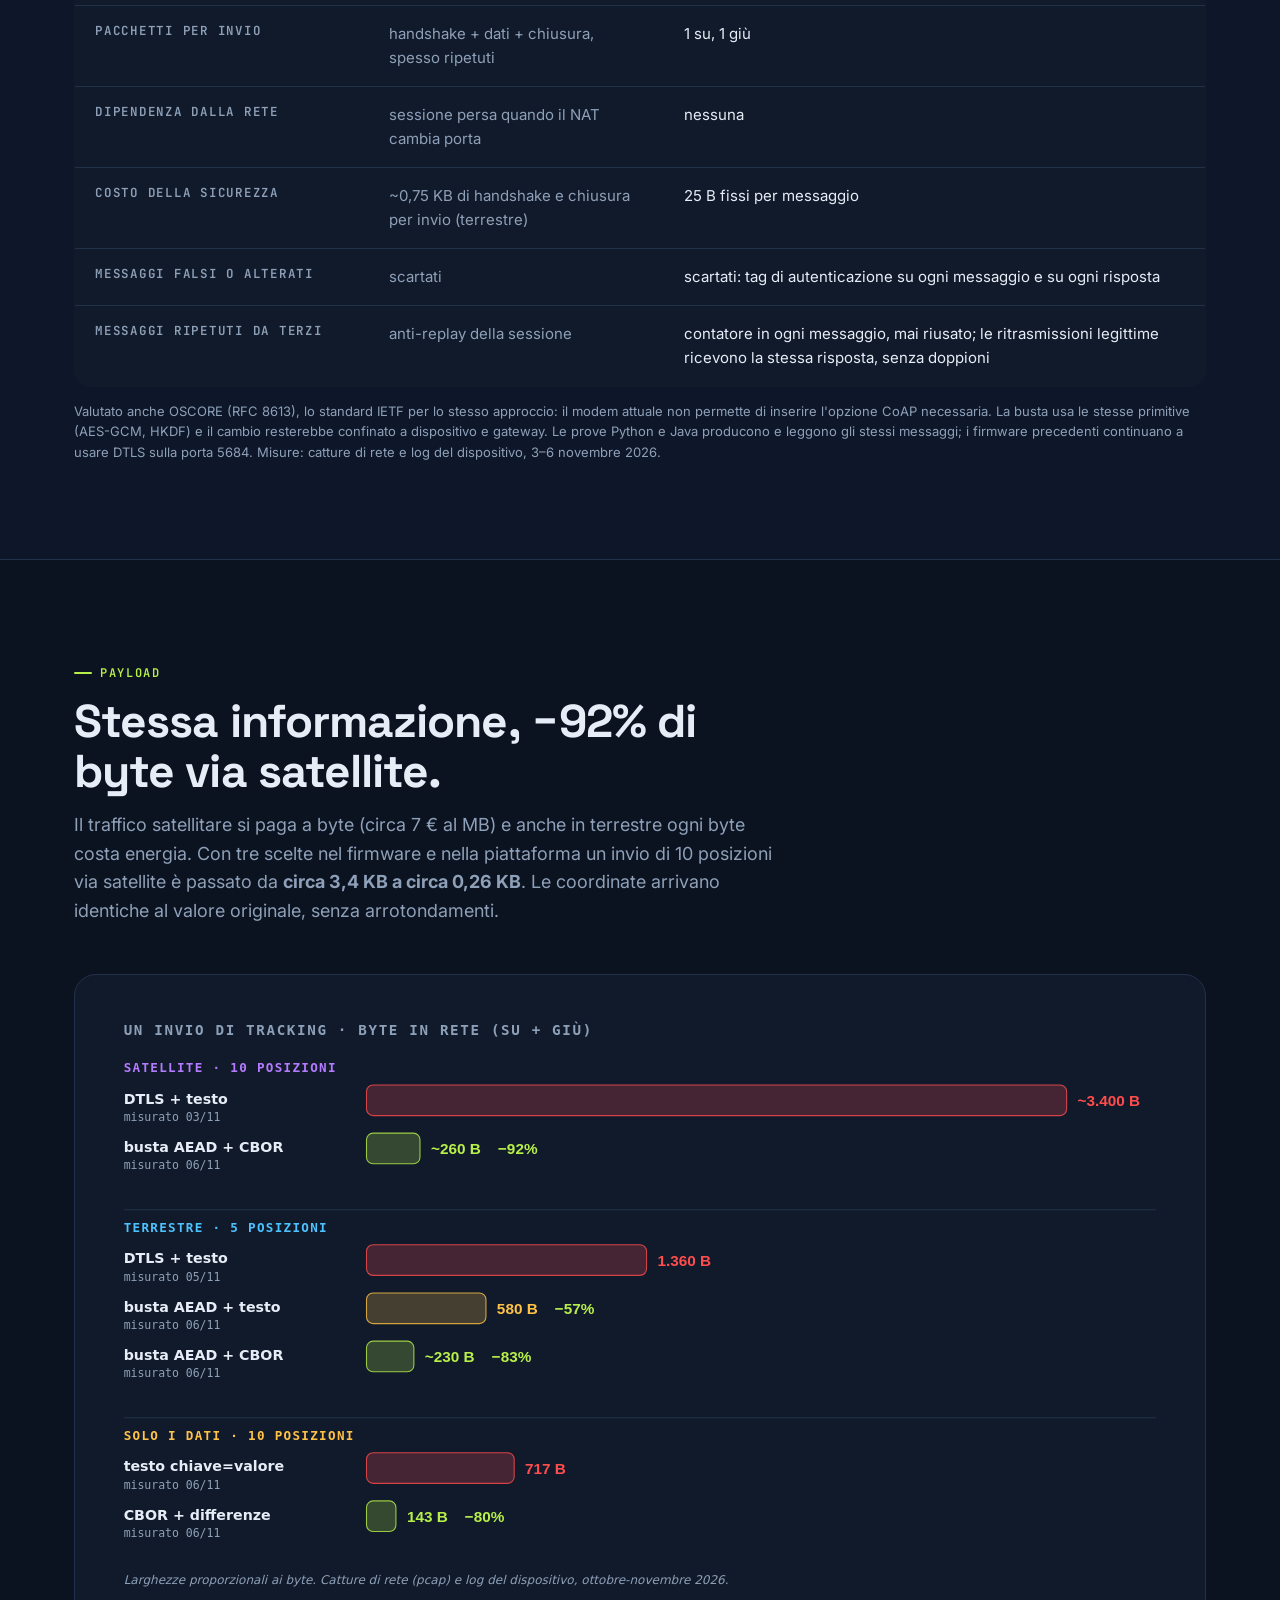
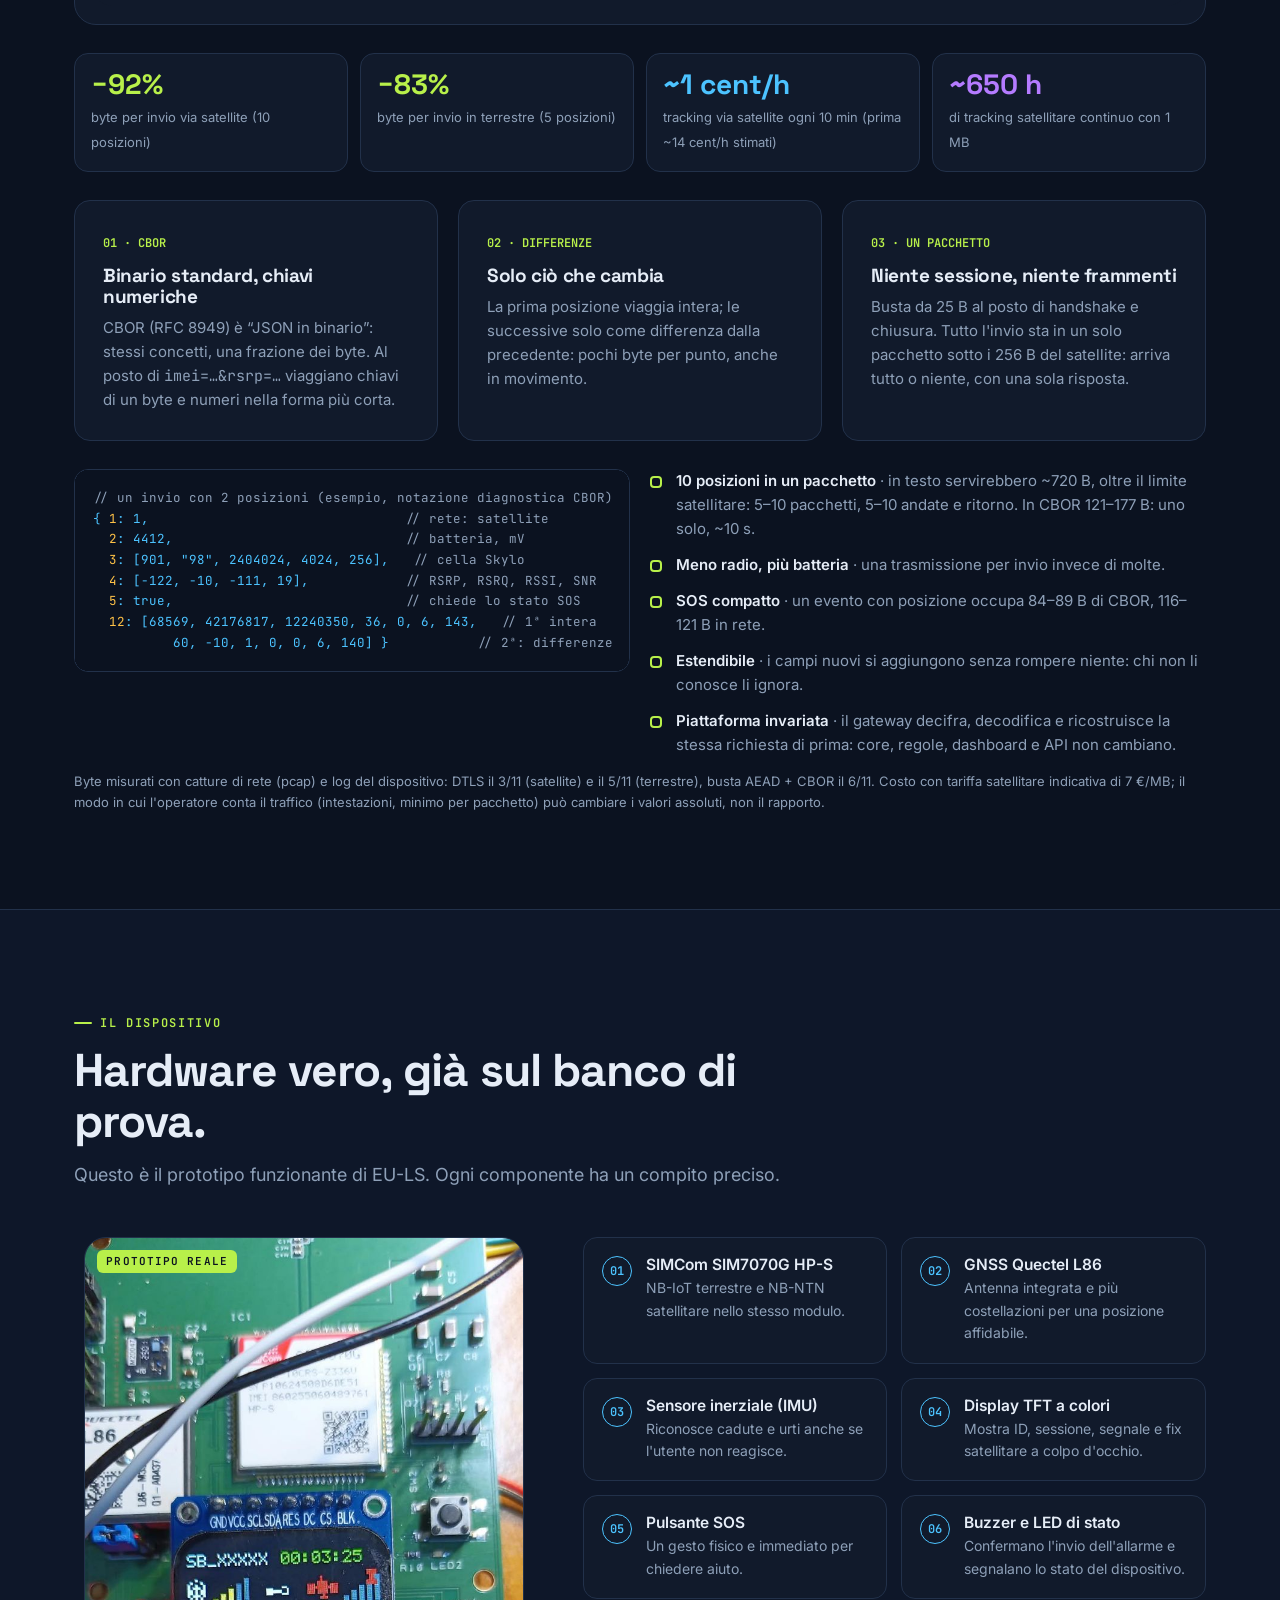
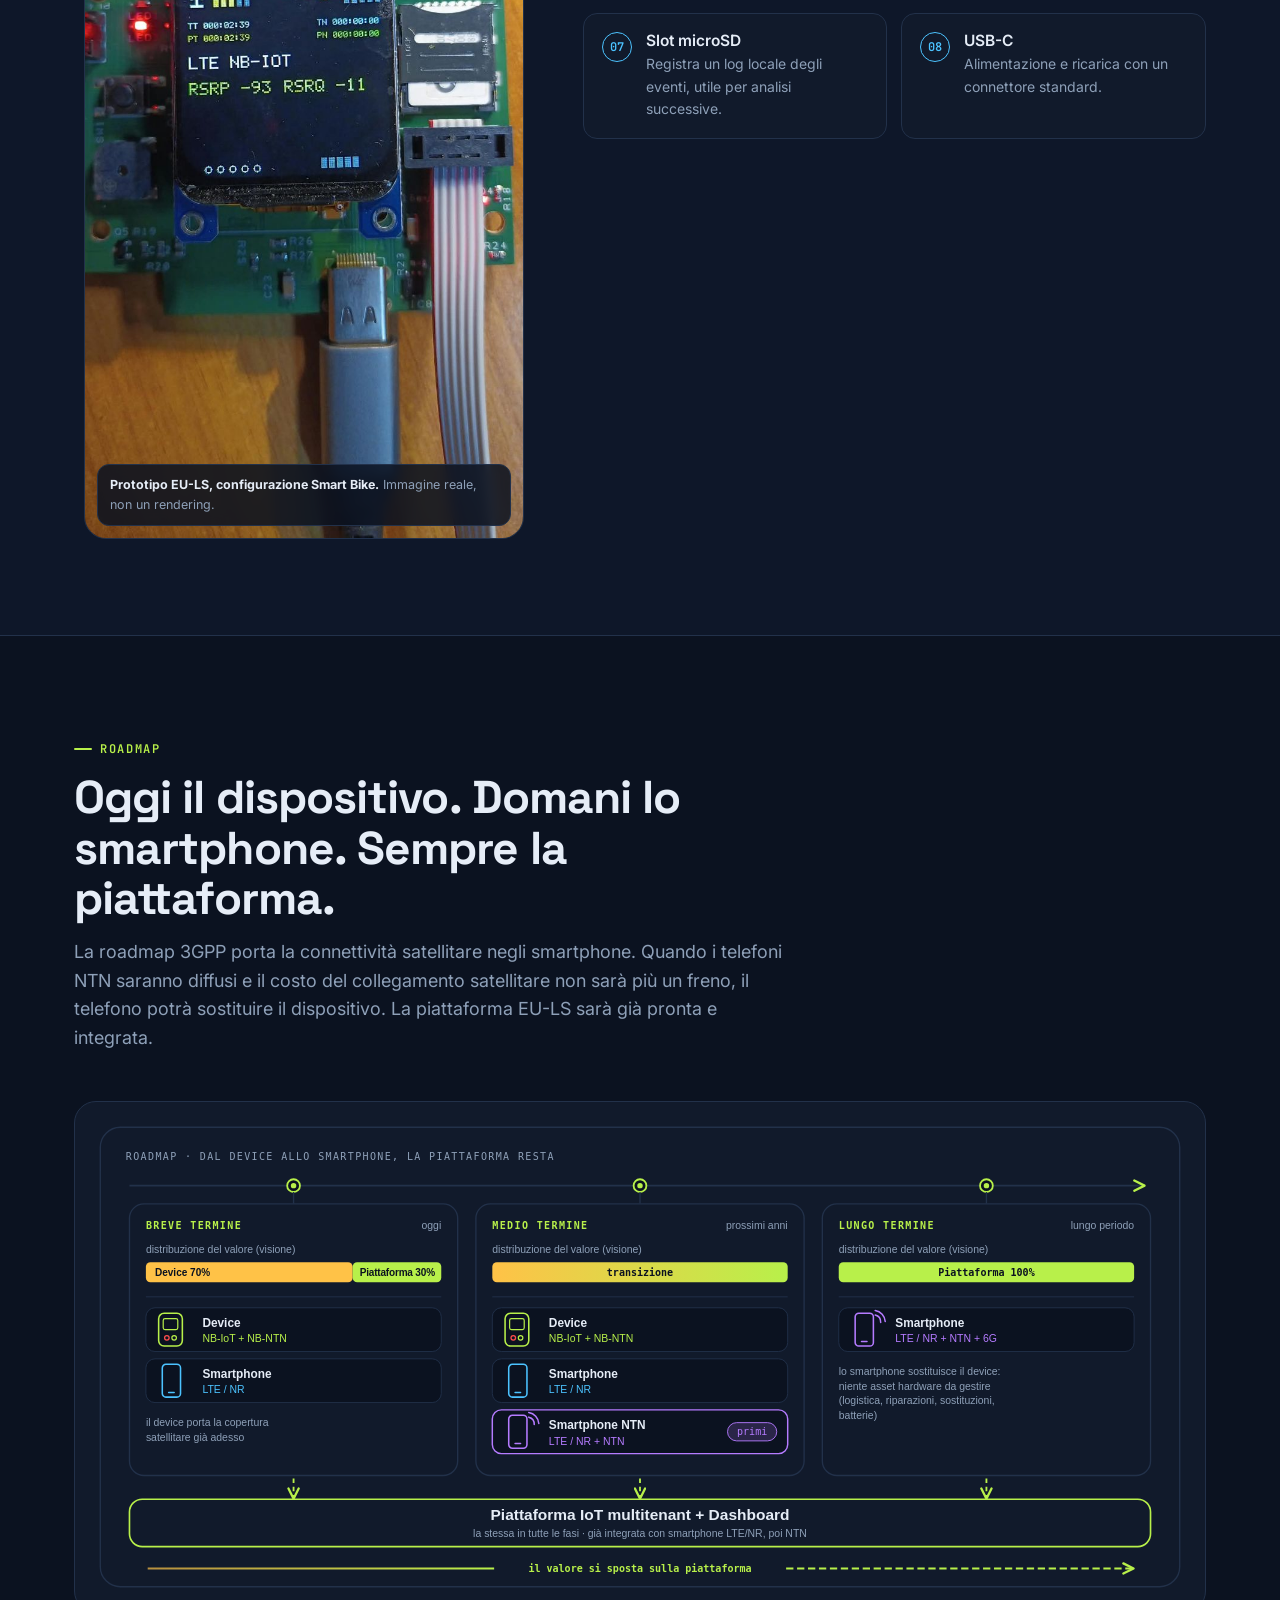
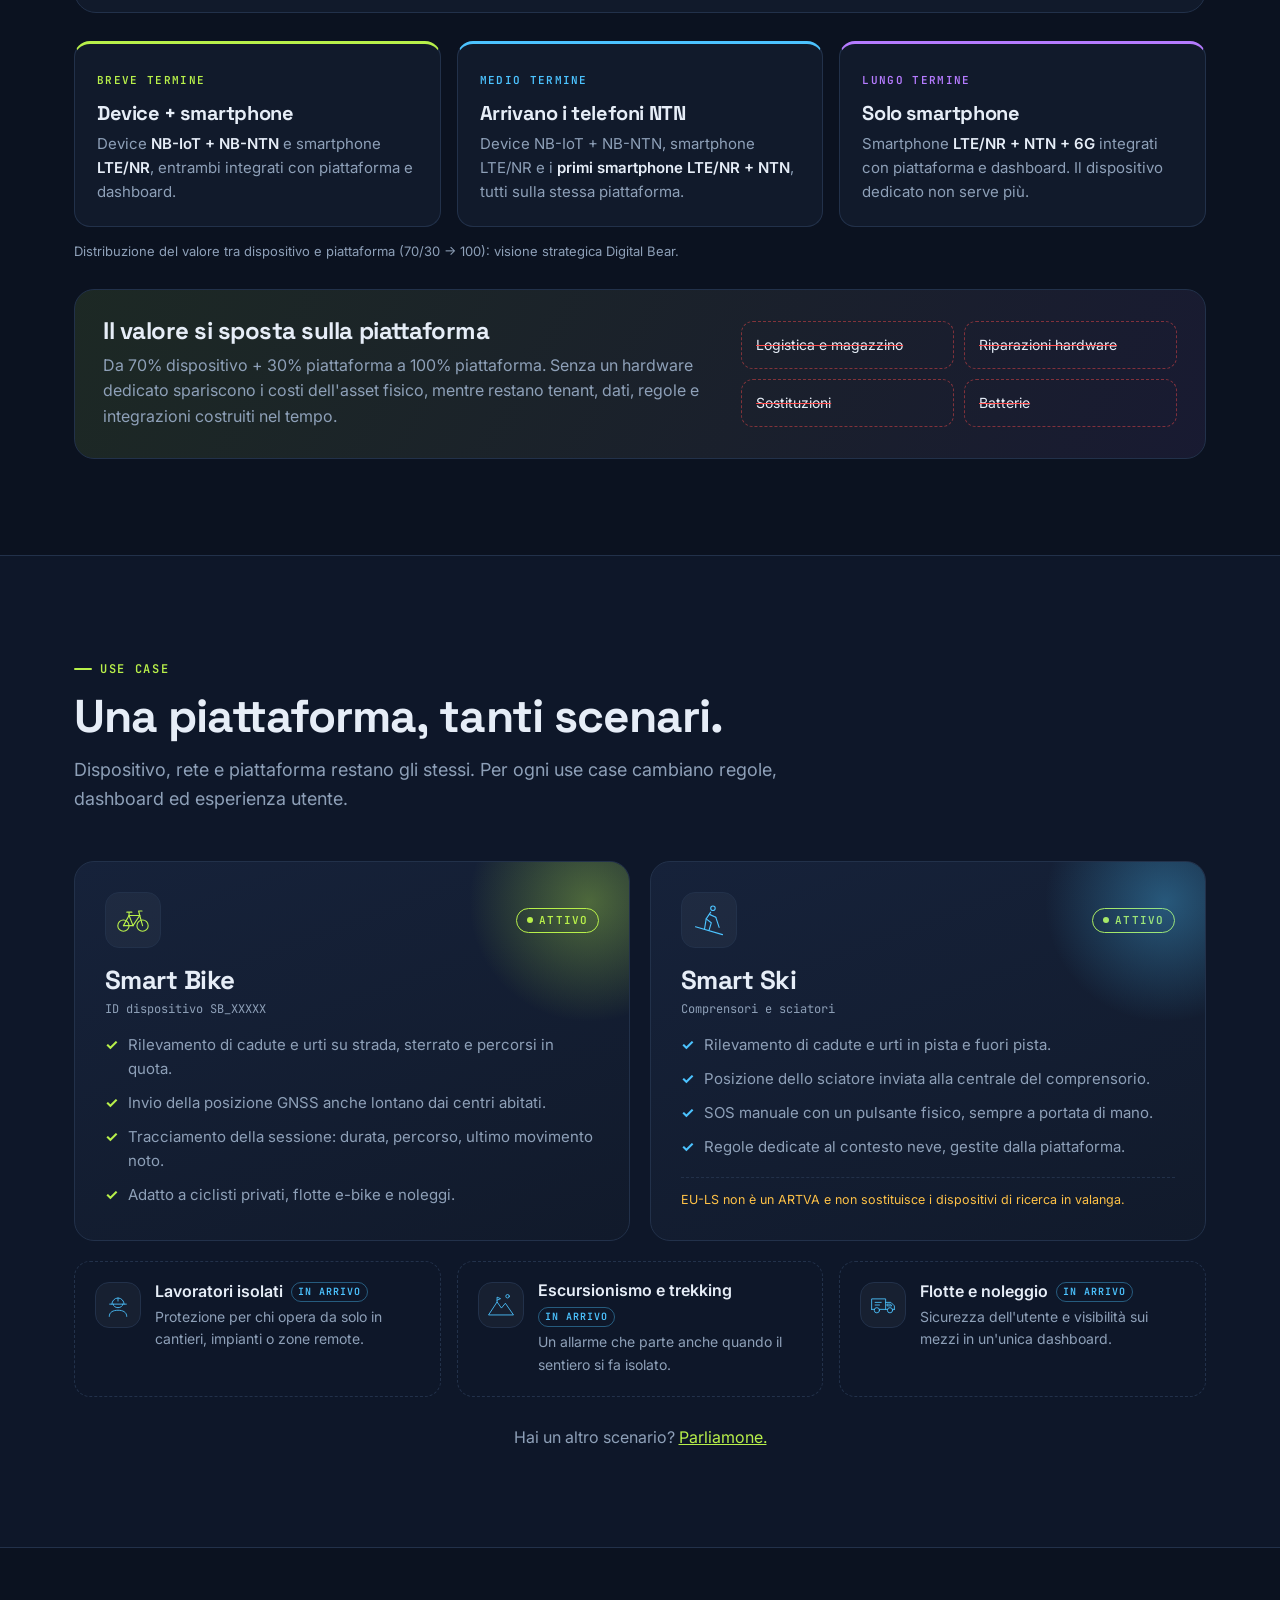
==== commit 08445df0: "Lifesaver: capitoli Sicurezza e Payload (IT/EN), allineamento a busta AEAD + CBOR - Nuovo capitolo S" ====
--- a/lifesaver/index.html
+++ b/lifesaver/index.html
@@ -278,6 +278,33 @@
 .phase2{margin-top:28px;padding:20px 22px;border-radius:16px;border:1px dashed rgba(181,123,255,.55);background:rgba(181,123,255,.06)}
 .phase2 .lvl{font:600 11px/1 var(--f-mono);letter-spacing:.12em;color:var(--violet)}
 .phase2 p{margin-top:8px;color:var(--muted)}.phase2 b{color:var(--text)}
+/* v3: sicurezza e payload */
+.sec-alt{background:var(--bg2);border-top:1px solid var(--line);border-bottom:1px solid var(--line)}
+.two-col{display:grid;grid-template-columns:1fr 1fr;gap:20px;margin-top:28px}
+@media (max-width:900px){.two-col{grid-template-columns:1fr}}
+.two-col>*{min-width:0}
+.card h3{font-size:20px;margin-bottom:6px}
+.card .lvl{font:600 11px/1 var(--f-mono);letter-spacing:.12em;color:var(--c,var(--lime))}
+.card.top{border-top:3px solid var(--c,var(--lime))}
+.card .ticks{margin-top:14px}
+.card.bad .ticks li::before{border-color:var(--red)}
+.ev{font:600 10.5px/1 var(--f-mono);color:var(--muted);border:1px solid var(--line);border-radius:999px;padding:3px 6px;margin-left:4px;white-space:nowrap}
+.cmp-wrap{overflow-x:auto;margin-top:28px}
+.cmp{min-width:640px}
+.cmp th{width:26%}
+.cmp td.old{color:var(--muted)}
+.cmp td.new{color:var(--text)}
+.cmp thead th{background:var(--surface2);color:var(--text)}
+.cbor{margin:0;background:var(--bg);border:1px solid var(--line);border-radius:14px;padding:18px;font:12.5px/1.65 var(--f-mono);color:var(--sky);overflow-x:auto;white-space:pre}
+.cbor .k{color:var(--amber)}.cbor .c{color:var(--muted)}
+.why .num{font:600 12px/1 var(--f-mono);color:var(--lime)}
+.why h3{font-size:19px;margin:12px 0 8px}.why p{color:var(--muted);font-size:15px}
+.nav-links a{white-space:nowrap}
+@media (max-width:1180px){.nav-links{gap:16px;font-size:13.5px}}
+@media (max-width:1040px){.nav-links{display:none}}
+.kpis4{grid-template-columns:repeat(4,1fr)}
+@media (max-width:900px){.kpis4{grid-template-columns:repeat(2,1fr)}}
+@media (max-width:560px){.kpis4{grid-template-columns:1fr}}
 /* reveal */
 .reveal{opacity:0;transform:translateY(18px);transition:opacity .7s ease,transform .7s ease}
 .reveal.in{opacity:1;transform:none}
@@ -299,6 +326,8 @@
       <a href="#satellite">NB-NTN</a>
       <a href="#b2b2c">B2B2C</a>
       <a href="#architettura">Piattaforma</a>
+      <a href="#sicurezza">Sicurezza</a>
+      <a href="#payload">Payload</a>
       <a href="#roadmap">Roadmap</a>
       <a href="#use-case">Use case</a>
     </nav>
@@ -324,7 +353,7 @@
       <div class="chips">
         <span class="chip"><i></i>NB-IoT + NB-NTN satellitare</span>
         <span class="chip"><i></i>Piattaforma multitenant</span>
-        <span class="chip"><i></i>CoAP · DTLS · UDP 5684</span>
+        <span class="chip"><i></i>CoAP · AES-GCM · CBOR</span>
       </div>
       <p class="micro">Per comprensori, noleggi, assicurazioni, operatori e aziende. Progetti pilota aperti.</p>
     </div>
@@ -372,7 +401,7 @@
         <ul class="ticks">
           <li><b>NB-IoT terrestre</b> · copertura profonda e bassi consumi, banda B20 sulla rete MNO.</li>
           <li><b>NB-NTN satellitare</b> · 3GPP Rel-17, satellite GEO a ~37.000 km in banda S.</li>
-          <li><b>Un solo percorso dati</b> · entrambi i rami passano dalla rete MNO + SMO e arrivano all'edge EU-LS su UDP 5684.</li>
+          <li><b>Un solo percorso dati</b> · entrambi i rami passano dalla rete MNO + SMO e arrivano all'edge EU-LS con lo stesso CoAP su UDP.</li>
         </ul>
       </div>
       <figure class="fig wide reveal" style="margin-bottom:0"><img src="assets/svg/ntn-coverage.svg" alt="Copertura: NB-IoT terrestre dall'antenna eNodeB e NB-NTN via satellite GEO a circa 37.000 km in banda S per le zone senza campo" width="1000" height="420"></figure>
@@ -395,7 +424,7 @@
     <div class="steps">
       <div class="step reveal"><h3>Rileva</h3><p>Il sensore inerziale riconosce una caduta o un urto anomalo. In alternativa, l'utente preme il pulsante SOS.</p><code>IMU → evento: FALL_DETECTED | SOS_PRESSED</code></div>
       <div class="step reveal"><h3>Localizza</h3><p>Il ricevitore GNSS calcola la posizione. All'evento si aggiungono velocità e ultimo movimento.</p><code>GNSS fix · lat/lon · velocità · timestamp</code></div>
-      <div class="step reveal"><h3>Trasmetti</h3><p>L'evento parte su NB-IoT terrestre o, dove manca copertura, su NB-NTN via satellite. Il telefono dell'utente non serve.</p><code>CoAP CON · DTLS · UDP 5684 · JSON</code></div>
+      <div class="step reveal"><h3>Trasmetti</h3><p>L'evento parte su NB-IoT terrestre o, dove manca copertura, su NB-NTN via satellite. Il telefono dell'utente non serve.</p><code>CoAP CON · AES-128-GCM · CBOR · UDP</code></div>
       <div class="step reveal"><h3>Elabora</h3><p>Il CoAP Gateway conferma la ricezione con un ACK; la piattaforma applica le regole del tenant e dello use case e apre un incidente.</p><code>ACK 2.04 · rule engine (tenant) → incident OPEN</code></div>
       <div class="step reveal"><h3>Allerta</h3><p>Le notifiche raggiungono App, contatti di emergenza e centrale operativa. Ognuno vede la stessa posizione.</p><code>notify → app · contatti · dashboard</code></div>
       <div class="step reveal"><h3>Intervieni</h3><p>L'operatore segue la mappa live e consulta lo storico. A soccorso completato chiude l'incidente.</p><code>incident: OPEN → IN_CORSO → CHIUSO</code></div>
@@ -425,7 +454,7 @@
       <p>Una piattaforma multitenant già funzionante, costruita su componenti open source solidi e pensata per milioni di messaggi piccoli: dal pacchetto UDP all'API del partner.</p>
     </div>
     <div class="arch-figure reveal">
-      <img src="assets/svg/platform.svg" alt="Architettura della piattaforma: accesso terrestre e satellitare, rete MNO + SMO, edge Eclipse Californium e Scandium con anti-DDoS, rate limit, load balancer e CoAP DTLS gateway, core ThingsBoard CE con PostgreSQL, NBI con REST API verso i tenant" width="1200" height="620">
+      <img src="assets/svg/platform.svg" alt="Architettura della piattaforma: accesso terrestre e satellitare, rete MNO + SMO, edge Eclipse Californium e Scandium con anti-DDoS, rate limit, load balancer e CoAP gateway (busta AES-GCM, DTLS per i firmware precedenti), core ThingsBoard CE con PostgreSQL, NBI con REST API verso i tenant" width="1200" height="620">
     </div>
     <p class="scroll-hint">← scorri il diagramma →</p>
     <div class="layers">
@@ -433,10 +462,10 @@
         <li>Device EU-LS su NB-IoT terrestre (B20) o NB-NTN via GEO.</li>
         <li>Smartphone LTE/NR collegati via App e API.</li>
         <li>Rete MNO + SMO (terrestre e satellitare) fino al core (CN), indipendente dall'operatore.</li></ul></div>
-      <div class="layer reveal" style="--c:var(--sky)"><span class="lvl">EDGE · UDP 5684</span><h3>Californium + Scandium</h3><ul>
+      <div class="layer reveal" style="--c:var(--sky)"><span class="lvl">EDGE · UDP</span><h3>Californium + Scandium</h3><ul>
         <li>Anti-DDoS, rate limit e load balancer davanti al gateway.</li>
-        <li>CoAP DTLS Gateway: terminazione DTLS con PSK o X.509, anti-replay, session cache.</li>
-        <li>Validazione payload JSON (CBOR previsto in fase 2), mappatura identità device, stateless e scalabile N+1.</li></ul></div>
+        <li>CoAP Gateway: busta AES-128-GCM con anti-replay su ogni messaggio; DTLS (PSK o X.509) per i firmware precedenti.</li>
+        <li>Decodifica e validazione del payload CBOR, mappatura identità device, stateless e scalabile N+1.</li></ul></div>
       <div class="layer reveal" style="--c:var(--lime)"><span class="lvl">CORE · HTTP REST / MQTT</span><h3>ThingsBoard CE + PostgreSQL</h3><ul>
         <li>Data Collection: registry dei device e ingestione della telemetria.</li>
         <li>Data Storage: storico eventi, sessioni e incidenti.</li>
@@ -455,29 +484,101 @@
     <div class="sec-head reveal">
       <span class="eyebrow">Dentro il CoAP Gateway</span>
       <h2>Pacchetti più piccoli. Consegna confermata.</h2>
-      <p>Su NB-IoT e soprattutto su satellite ogni byte costa banda, energia e denaro. Oggi EU-LS invia JSON su CoAP/DTLS/UDP, sia su rete terrestre sia su NTN: già così il traffico si riduce rispetto a HTTPS e un trasporto UDP senza connessione diventa una consegna confermata dalla piattaforma. In fase 2 il passaggio a CBOR ridurrà ancora il payload.</p>
+      <p>Su NB-IoT e soprattutto su satellite ogni byte costa banda, energia e denaro. EU-LS usa CoAP su UDP, sia in terrestre sia in NTN: un trasporto senza connessione diventa una consegna confermata dalla piattaforma. Come lo proteggiamo e quanto pesa ogni invio è spiegato nei capitoli <a href="#sicurezza" style="color:var(--lime)">Sicurezza</a> e <a href="#payload" style="color:var(--lime)">Payload</a>.</p>
     </div>
     <div class="coap-grid">
-      <div class="reveal">
-        <figure class="fig"><img src="assets/svg/payload-compare.svg" alt="Stima indicativa per un evento: circa 306 byte con HTTPS su TCP; circa 163 byte oggi con CoAP e JSON su DTLS e UDP; circa 121 byte in fase 2 con CBOR" width="1000" height="470"></figure>
-        <div class="kpis">
-          <div class="kpi"><b>≈ −47%</b><span>oggi: CoAP + JSON vs HTTPS, byte per evento</span></div>
-          <div class="kpi"><b style="color:var(--violet)">≈ −60%</b><span>fase 2: CoAP + CBOR (payload 94 → 52 B)</span></div>
-          <div class="kpi"><b>0</b><span>handshake TCP/TLS per messaggio</span></div>
-        </div>
-      </div>
-      <div class="reveal">
+            <div class="reveal">
         <figure class="fig"><img src="assets/svg/coap-ack.svg" alt="Sequenza CoAP: messaggio Confirmable dal device, inoltro alla piattaforma, ACK 2.04 Changed; in caso di perdita, ritrasmissione con backoff esponenziale e deduplica tramite Message-ID" width="1000" height="540"></figure>
         <ul class="ticks">
           <li><b>Messaggi Confirmable (CON)</b> · ogni evento critico attende l'ACK con l'esito applicativo (es. 2.04 Changed).</li>
-          <li><b>Ritrasmissione con backoff</b> · ACK_TIMEOUT di 2 s con fattore casuale fino a 1,5 (primo timeout tra 2 e 3 s), poi raddoppia a ogni tentativo, fino a 4 ritrasmissioni. Ben oltre i ~0,5 s di andata e ritorno via GEO.</li>
-          <li><b>Message-ID e anti-replay</b> · nessun evento duplicato, nessun pacchetto riutilizzato da terzi.</li>
-          <li><b>Sicurezza DTLS</b> · PSK o certificati X.509, sessione riutilizzata senza nuovi handshake.</li>
+          <li><b>Ritrasmissione con tempi adatti alla rete</b> · il firmware costruisce il messaggio CoAP e ne controlla i tempi: 4, 8, 16, 32 s in terrestre; 25 s e poi 50 s via satellite, dove una risposta arriva in ~10 s.</li>
+          <li><b>Message-ID, contatore ed eid</b> · nessun evento duplicato, nessun pacchetto riutilizzato da terzi.</li>
+          <li><b>Sicurezza in ogni messaggio</b> · busta AES-128-GCM con chiave per dispositivo, nessun handshake (vedi <a href="#sicurezza" style="color:var(--lime)">Sicurezza</a>).</li>
         </ul>
       </div>
     </div>
-    <div class="phase2 reveal"><span class="lvl">FASE 2 · CBOR</span><p>Il passaggio da JSON a <b>CBOR</b> (payload binario) non è ancora implementato: verrà attivato quando la dimensione dei pacchetti inizierà a pesare sui costi del collegamento NTN o a causare frammentazione. Il design del gateway prevede già la validazione di entrambi i formati, quindi il cambio resta confinato a dispositivo e gateway.</p></div>
-    <p class="spec-note">Esempio calcolato su un evento di caduta (id, tipo, lat/lon, velocità, batteria, timestamp). Byte di rete su IPv4: stima indicativa, esclusi gli handshake. Timer CoAP: valori di default RFC 7252 / Eclipse Californium.</p>
+      </div>
+</section>
+<!-- SICUREZZA -->
+<section class="sec-alt" id="sicurezza">
+  <div class="wrap">
+    <div class="sec-head reveal">
+      <span class="eyebrow">Sicurezza</span>
+      <h2>Sicurezza dentro ogni messaggio, anche via satellite.</h2>
+      <p>I primi prototipi cifravano il canale con <b>DTLS</b>. Sul satellite quel canale è risultato il punto debole: lento ad aprirsi, impossibile da tenere aperto, costoso. Lo abbiamo sostituito con una <b>busta cifrata e autenticata dentro ogni singolo messaggio</b>: stessa chiave per dispositivo, nessuna sessione, nessun SOS in attesa di un handshake.</p>
+    </div>
+    <figure class="fig wide reveal"><img src="assets/svg/security-aead.svg" alt="Confronto: con DTLS servono 4 andate e ritorno di handshake via satellite (35-140 secondi, modem bloccato) e la sessione si perde quando il NAT cambia porta dopo 70-180 secondi, circa 3,4 KB per invio; con la busta AEAD un pacchetto su e uno giù, circa 0,26 KB e 10 secondi. Struttura della busta: versione 1 byte, KID 4 byte, contatore 4 byte, CBOR cifrato con AES-128-GCM, tag di 16 byte" width="1000" height="668"></figure>
+    <div class="two-col">
+      <div class="card top bad reveal" style="--c:var(--red)"><span class="lvl">PERCHÉ IL DTLS NON ANDAVA BENE</span>
+        <ul class="ticks">
+          <li><b>Handshake lunghissimo</b> · 4 andate e ritorno prima del primo byte utile: 35–140 s via satellite, con il modem che nel frattempo non risponde a nessun comando. <span class="ev">misurato</span></li>
+          <li><b>Ritrasmissioni a catena</b> · server e modem ripetono i pacchetti dell'handshake mentre il ritardo satellitare li fa sembrare persi. <span class="ev">misurato</span></li>
+          <li><b>Sessione non riutilizzabile</b> · il NAT dell'operatore cambia porta dopo 70–180 s di silenzio, in terrestre e in satellite: a ogni invio serve un nuovo handshake. Il Connection ID (RFC 9146) il server lo offre, ma il modem non lo usa. <span class="ev">misurato</span></li>
+          <li><b>Costo</b> · ~3,4 KB per invio via satellite, più della metà per gestire la sessione; in terrestre 1,36 KB, di cui 611 B di handshake e 134 B di chiusura. <span class="ev">misurato</span></li>
+          <li><b>Raccomandazione del produttore</b> · anche SIMCom consiglia di evitare protocolli con handshake sui collegamenti NTN.</li>
+        </ul>
+      </div>
+      <div class="card top reveal" style="--c:var(--lime)"><span class="lvl">COME L'ABBIAMO MIGLIORATA</span>
+        <ul class="ticks">
+          <li><b>AES-128-GCM su ogni messaggio</b> · cifratura autenticata (NIST SP 800-38D): un SOS o un annullamento falsi o alterati vengono scartati. Anche la risposta del server è cifrata e autenticata.</li>
+          <li><b>Chiave per dispositivo</b> · derivata con HKDF-SHA256 dalla chiave già installata in produzione; l'identità dichiarata nel messaggio deve coincidere con quella della chiave.</li>
+          <li><b>Contatore che non torna mai indietro</b> · ogni messaggio ha un numero nuovo, salvato in flash: i messaggi registrati e ripetuti da terzi vengono rifiutati, la stessa combinazione chiave+nonce non si ripete mai.</li>
+          <li><b>Nessuna sessione</b> · un pacchetto su, uno giù, indipendente dal NAT: l'SOS parte nel primo pacchetto, anche appena acceso. Costo fisso: 25 B per messaggio.</li>
+          <li><b>Hardware e standard</b> · AES in hardware nel microcontrollore STM32U385; AES-GCM è nativo anche su Android, iOS e Java, quindi lo stesso schema vale per smartphone, terrestre e satellite.</li>
+        </ul>
+      </div>
+    </div>
+    <div class="cmp-wrap reveal"><table class="spec-table cmp">
+      <thead><tr><th>Aspetto</th><td class="old"><b>DTLS (prima)</b></td><td class="new"><b>Busta AEAD (oggi)</b></td></tr></thead>
+      <tbody>
+      <tr><th>Prima di inviare un SOS</th><td class="old">handshake di 4 andate e ritorno, 35–140 s via satellite</td><td class="new">nessuna attesa: l'SOS è nel primo pacchetto</td></tr>
+      <tr><th>Pacchetti per invio</th><td class="old">handshake + dati + chiusura, spesso ripetuti</td><td class="new">1 su, 1 giù</td></tr>
+      <tr><th>Dipendenza dalla rete</th><td class="old">sessione persa quando il NAT cambia porta</td><td class="new">nessuna</td></tr>
+      <tr><th>Costo della sicurezza</th><td class="old">~0,75 KB di handshake e chiusura per invio (terrestre)</td><td class="new">25 B fissi per messaggio</td></tr>
+      <tr><th>Messaggi falsi o alterati</th><td class="old">scartati</td><td class="new">scartati: tag di autenticazione su ogni messaggio e su ogni risposta</td></tr>
+      <tr><th>Messaggi ripetuti da terzi</th><td class="old">anti-replay della sessione</td><td class="new">contatore in ogni messaggio, mai riusato; le ritrasmissioni legittime ricevono la stessa risposta, senza doppioni</td></tr>
+      </tbody></table></div>
+    <p class="spec-note">Valutato anche OSCORE (RFC 8613), lo standard IETF per lo stesso approccio: il modem attuale non permette di inserire l'opzione CoAP necessaria. La busta usa le stesse primitive (AES-GCM, HKDF) e il cambio resterebbe confinato a dispositivo e gateway. Le prove Python e Java producono e leggono gli stessi messaggi; i firmware precedenti continuano a usare DTLS sulla porta 5684. Misure: catture di rete e log del dispositivo, 3–6 novembre 2026.</p>
+  </div>
+</section>
+<!-- PAYLOAD -->
+<section id="payload">
+  <div class="wrap">
+    <div class="sec-head reveal">
+      <span class="eyebrow">Payload</span>
+      <h2>Stessa informazione, −92% di byte via satellite.</h2>
+      <p>Il traffico satellitare si paga a byte (circa 7 € al MB) e anche in terrestre ogni byte costa energia. Con tre scelte nel firmware e nella piattaforma un invio di 10 posizioni via satellite è passato da <b>circa 3,4 KB a circa 0,26 KB</b>. Le coordinate arrivano identiche al valore originale, senza arrotondamenti.</p>
+    </div>
+    <figure class="fig wide reveal"><img src="assets/svg/payload-savings.svg" alt="Byte in rete per un invio di tracking: via satellite con 10 posizioni da circa 3.400 byte con DTLS e testo a circa 260 byte con busta AEAD e CBOR, meno 92 per cento; in terrestre con 5 posizioni da 1.360 a 580 byte togliendo il DTLS e a circa 230 byte con il CBOR, meno 83 per cento; solo i dati di 10 posizioni da 717 byte di testo a 143 byte di CBOR, meno 80 per cento" width="1000" height="560"></figure>
+    <div class="kpis kpis4 reveal">
+      <div class="kpi"><b>−92%</b><span>byte per invio via satellite (10 posizioni)</span></div>
+      <div class="kpi"><b>−83%</b><span>byte per invio in terrestre (5 posizioni)</span></div>
+      <div class="kpi"><b style="color:var(--sky)">~1 cent/h</b><span>tracking via satellite ogni 10 min (prima ~14 cent/h stimati)</span></div>
+      <div class="kpi"><b style="color:var(--violet)">~650 h</b><span>di tracking satellitare continuo con 1 MB</span></div>
+    </div>
+    <div class="cards3" style="margin-top:28px">
+      <div class="card why reveal"><span class="num">01 · CBOR</span><h3>Binario standard, chiavi numeriche</h3><p>CBOR (RFC 8949) è “JSON in binario”: stessi concetti, una frazione dei byte. Al posto di <span class="mono">imei=…&amp;rsrp=…</span> viaggiano chiavi di un byte e numeri nella forma più corta.</p></div>
+      <div class="card why reveal"><span class="num">02 · DIFFERENZE</span><h3>Solo ciò che cambia</h3><p>La prima posizione viaggia intera; le successive solo come differenza dalla precedente: pochi byte per punto, anche in movimento.</p></div>
+      <div class="card why reveal"><span class="num">03 · UN PACCHETTO</span><h3>Niente sessione, niente frammenti</h3><p>Busta da 25 B al posto di handshake e chiusura. Tutto l'invio sta in un solo pacchetto sotto i 256 B del satellite: arriva tutto o niente, con una sola risposta.</p></div>
+    </div>
+    <div class="two-col">
+      <div class="reveal"><pre class="cbor" aria-label="Esempio di invio in CBOR, notazione diagnostica"><span class="c">// un invio con 2 posizioni (esempio, notazione diagnostica CBOR)</span>
+{ <span class="k">1</span>: 1,                                <span class="c">// rete: satellite</span>
+  <span class="k">2</span>: 4412,                             <span class="c">// batteria, mV</span>
+  <span class="k">3</span>: [901, "98", 2404024, 4024, 256],   <span class="c">// cella Skylo</span>
+  <span class="k">4</span>: [-122, -10, -111, 19],            <span class="c">// RSRP, RSRQ, RSSI, SNR</span>
+  <span class="k">5</span>: true,                             <span class="c">// chiede lo stato SOS</span>
+  <span class="k">12</span>: [68569, 42176817, 12240350, 36, 0, 6, 143,   <span class="c">// 1ª intera</span>
+          60, -10, 1, 0, 0, 6, 140] }           <span class="c">// 2ª: differenze</span></pre></div>
+      <div class="reveal"><ul class="ticks" style="margin-top:0">
+        <li><b>10 posizioni in un pacchetto</b> · in testo servirebbero ~720 B, oltre il limite satellitare: 5–10 pacchetti, 5–10 andate e ritorno. In CBOR 121–177 B: uno solo, ~10 s.</li>
+        <li><b>Meno radio, più batteria</b> · una trasmissione per invio invece di molte.</li>
+        <li><b>SOS compatto</b> · un evento con posizione occupa 84–89 B di CBOR, 116–121 B in rete.</li>
+        <li><b>Estendibile</b> · i campi nuovi si aggiungono senza rompere niente: chi non li conosce li ignora.</li>
+        <li><b>Piattaforma invariata</b> · il gateway decifra, decodifica e ricostruisce la stessa richiesta di prima: core, regole, dashboard e API non cambiano.</li>
+      </ul></div>
+    </div>
+    <p class="spec-note">Byte misurati con catture di rete (pcap) e log del dispositivo: DTLS il 3/11 (satellite) e il 5/11 (terrestre), busta AEAD + CBOR il 6/11. Costo con tariffa satellitare indicativa di 7 €/MB; il modo in cui l'operatore conta il traffico (intestazioni, minimo per pacchetto) può cambiare i valori assoluti, non il rapporto.</p>
   </div>
 </section>
 <!-- 5. DISPOSITIVO -->
@@ -639,7 +740,7 @@
     </div>
     <table class="spec-table reveal">
       <tr><th>Connettività</th><td>NB-IoT terrestre + NB-NTN satellitare (3GPP Rel-17, GEO, banda S) · modulo SIMCom SIM7070G HP-S</td></tr>
-      <tr><th>Protocollo</th><td>CoAP su DTLS / UDP 5684 · payload JSON (CBOR in fase 2) · messaggi Confirmable con ACK · ACK_TIMEOUT 2 s, max 4 ritrasmissioni</td></tr>
+      <tr><th>Protocollo</th><td>CoAP su UDP · payload CBOR (RFC 8949) in busta AES-128-GCM · messaggi Confirmable con ACK · ritrasmissione 4/8/16/32 s in terrestre, 25 s e 50 s via satellite · DTLS / UDP 5684 per i firmware precedenti</td></tr>
       <tr><th>GNSS</th><td>Quectel L86 · multi-costellazione · antenna patch integrata</td></tr>
       <tr><th>Sensori</th><td>Sensore inerziale (accelerometro / IMU) per cadute e urti</td></tr>
       <tr><th>Interfaccia</th><td>Display TFT a colori · pulsanti fisici (SOS / funzione)</td></tr>
@@ -648,7 +749,7 @@
       <tr><th>Alimentazione</th><td>USB-C (alimentazione e ricarica) · batteria <span class="tbc">[DA CONFERMARE]</span></td></tr>
       <tr><th>Autonomia</th><td><span class="tbc">[DA CONFERMARE]</span></td></tr>
       <tr><th>Grado di protezione</th><td><span class="tbc">[DA CONFERMARE]</span></td></tr>
-      <tr><th>Edge</th><td>Eclipse Californium + Scandium · anti-DDoS · rate limit · load balancer · CoAP DTLS Gateway (PSK / X.509)</td></tr>
+      <tr><th>Edge</th><td>Eclipse Californium + Scandium · anti-DDoS · rate limit · load balancer · CoAP Gateway: busta AEAD AES-128-GCM e DTLS (PSK / X.509) per i firmware precedenti</td></tr>
       <tr><th>Core</th><td>ThingsBoard CE + PostgreSQL · rule engine · dashboard · multitenant</td></tr>
       <tr><th>Integrazione</th><td>NBI con REST API · HTTP REST / MQTT · App smartphone LTE/NR</td></tr>
     </table>
@@ -691,7 +792,7 @@
         <a class="brand" href="#top"><span class="brand-mark" aria-hidden="true"><svg width="18" height="18" viewBox="0 0 24 24" fill="none" stroke="#fff" stroke-width="2.2" stroke-linecap="round" stroke-linejoin="round"><path d="M12 21s-7-4.5-7-10.5A4.5 4.5 0 0 1 12 7a4.5 4.5 0 0 1 7 3.5C19 16.5 12 21 12 21z"/><path d="M8 12h2l1.2-2 1.6 4 1.2-2h2"/></svg></span><span>EU-LS<small>European Life Saver</small></span></a>
         <p class="tagline">EU-LS · European Life Saver by Digital Bear: la piattaforma salva vita europea B2B2C, terrestre e satellitare.</p>
       </div>
-      <div><h4>Prodotto</h4><ul><li><a href="#come-funziona">Come funziona</a></li><li><a href="#satellite">NB-NTN</a></li><li><a href="#architettura">Piattaforma</a></li><li><a href="#coap">CoAP Gateway</a></li><li><a href="#roadmap">Roadmap</a></li><li><a href="#specifiche">Specifiche</a></li></ul></div>
+      <div><h4>Prodotto</h4><ul><li><a href="#come-funziona">Come funziona</a></li><li><a href="#satellite">NB-NTN</a></li><li><a href="#architettura">Piattaforma</a></li><li><a href="#coap">CoAP Gateway</a></li><li><a href="#sicurezza">Sicurezza</a></li><li><a href="#payload">Payload</a></li><li><a href="#roadmap">Roadmap</a></li><li><a href="#specifiche">Specifiche</a></li></ul></div>
       <div><h4>Use case</h4><ul><li><a href="#use-case">Smart Bike</a></li><li><a href="#use-case">Smart Ski</a></li><li><a href="#use-case">Prossimi use case</a></li></ul></div>
       <div><h4>Azienda</h4><ul><li><a href="#top">Digital Bear</a></li><li><a href="#b2b2c">Modello B2B2C</a></li><li><a href="#contatti">Diventa partner</a></li></ul></div>
       <div><h4>Contatti</h4><ul><li>Alessandro Cingolani</li><li><a href="tel:+393357503359">+39 335 750 3359</a></li><li><a href="mailto:a.cingolani.db@outlook.it">a.cingolani.db@outlook.it</a></li><li><a href="https://www.linkedin.com/in/alessandro-cingolani-580a8a26/" target="_blank" rel="noopener">LinkedIn</a></li><li><a href="#contatti">Richiedi una demo</a></li></ul></div>
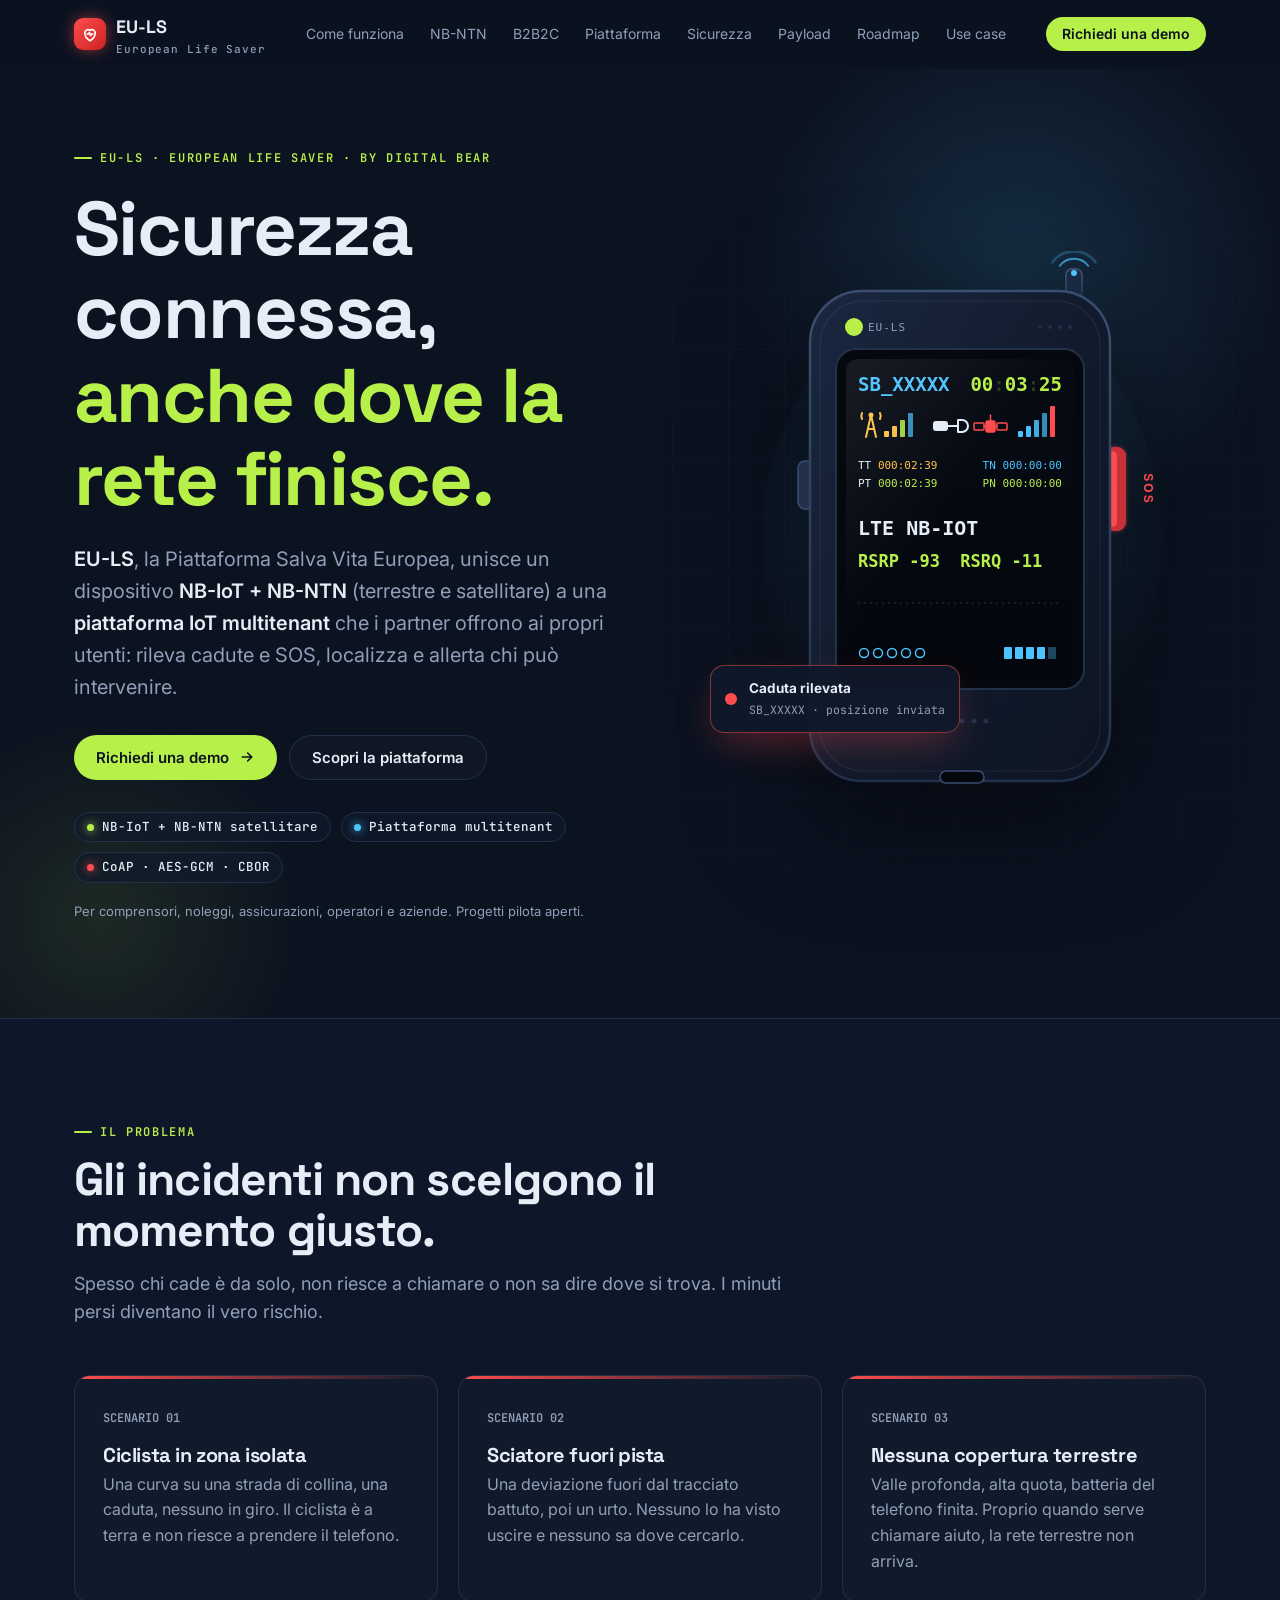
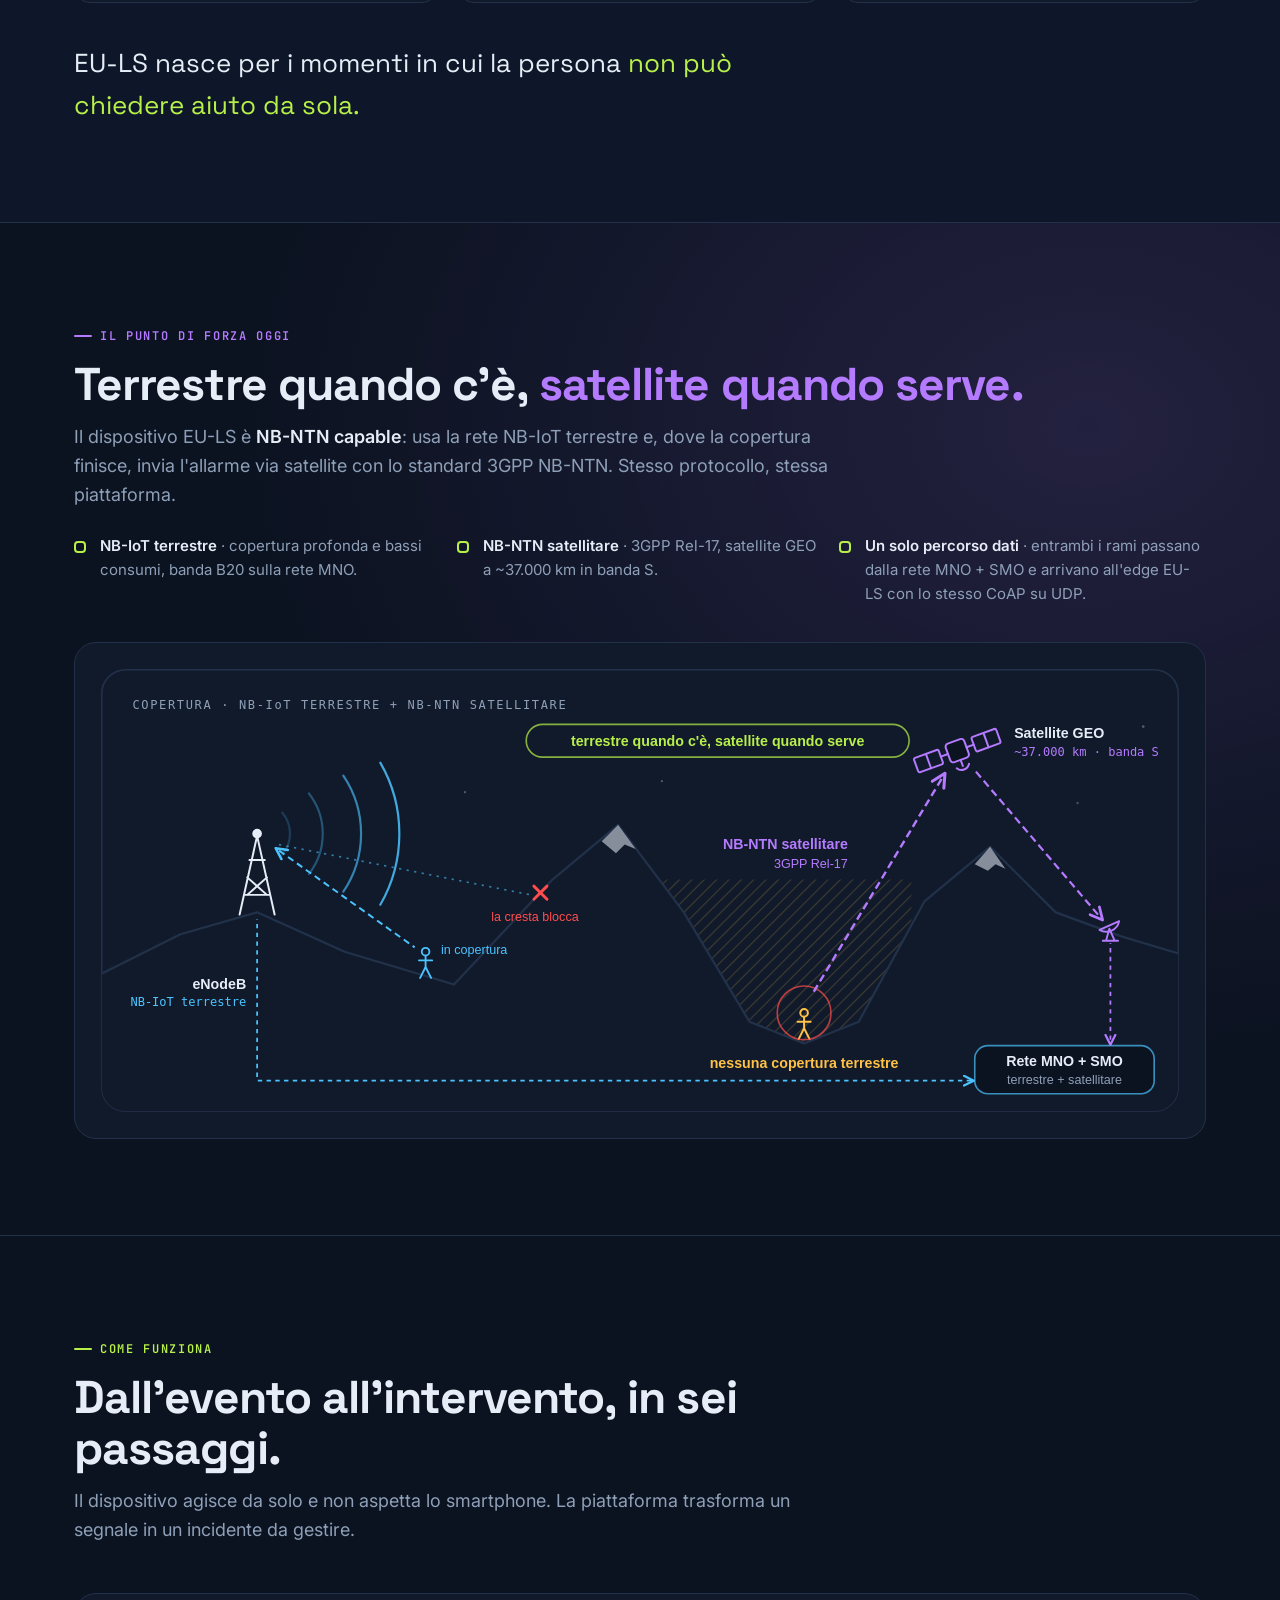
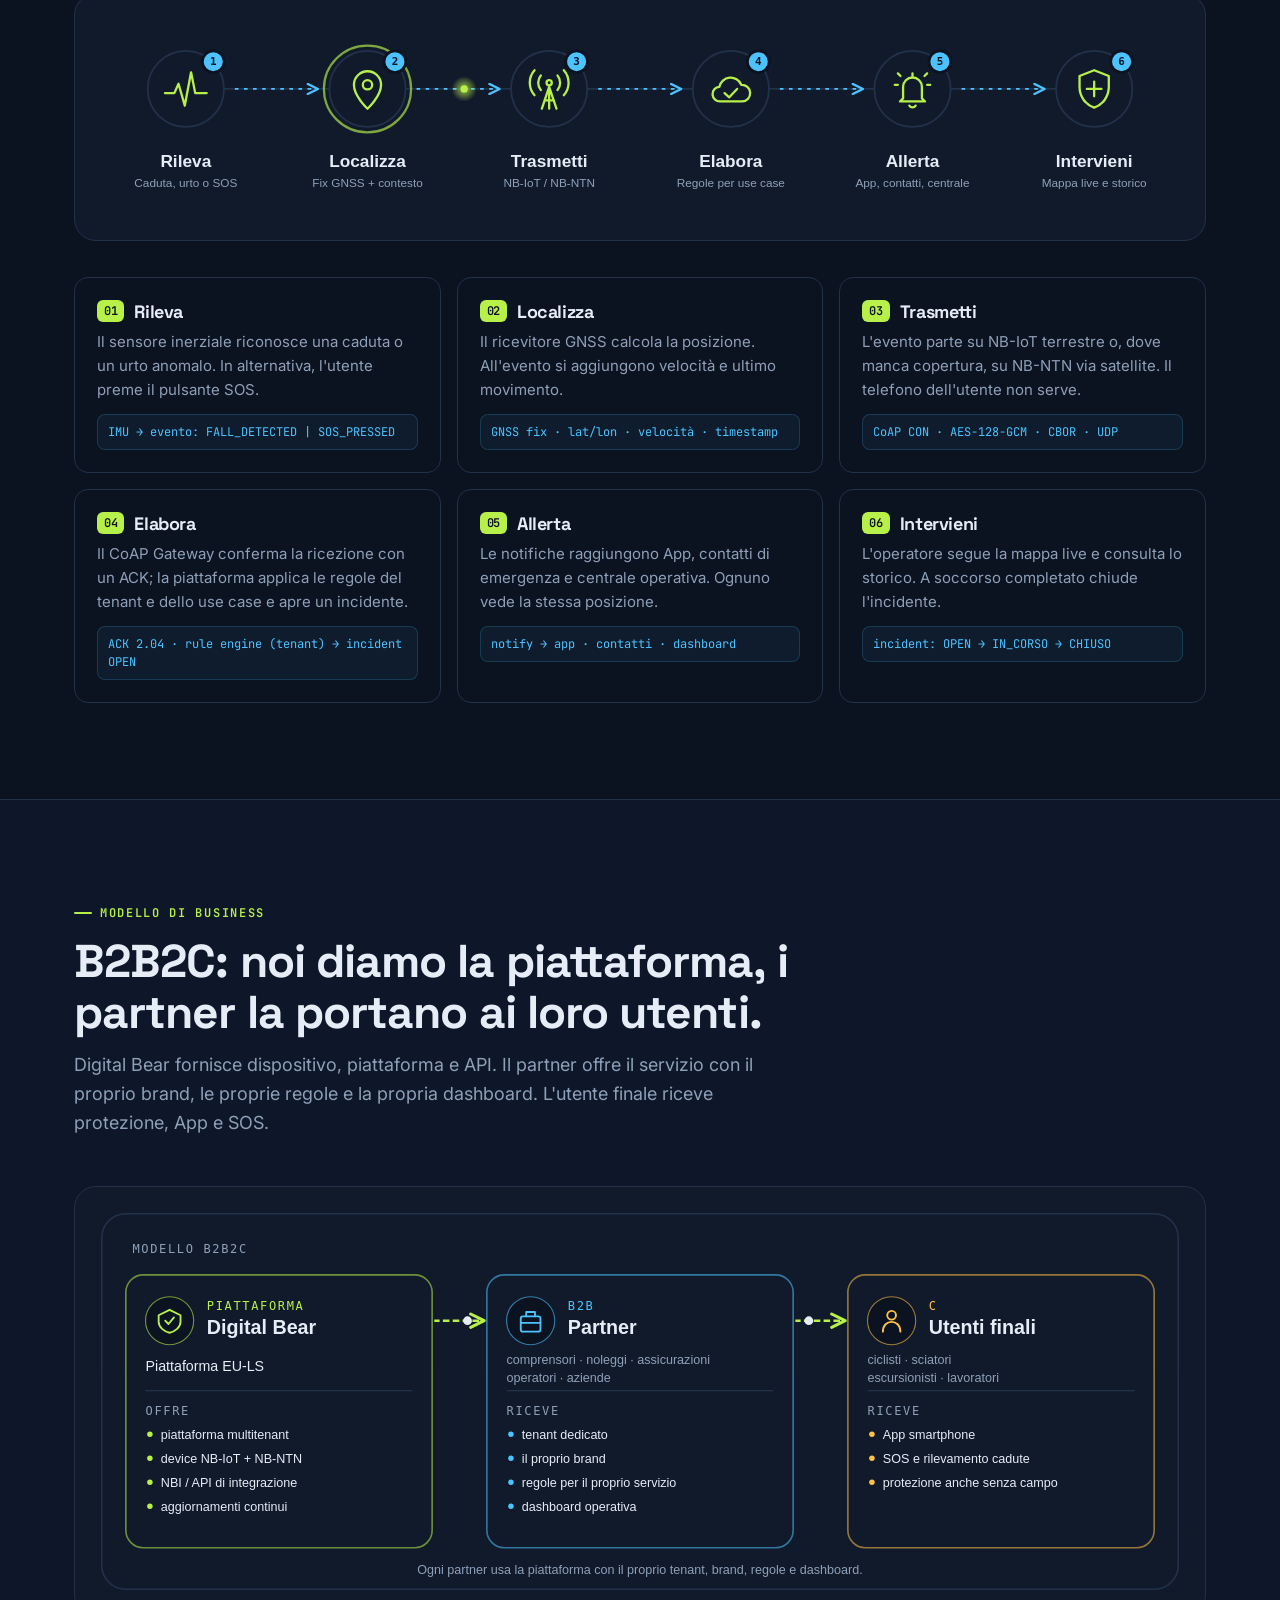
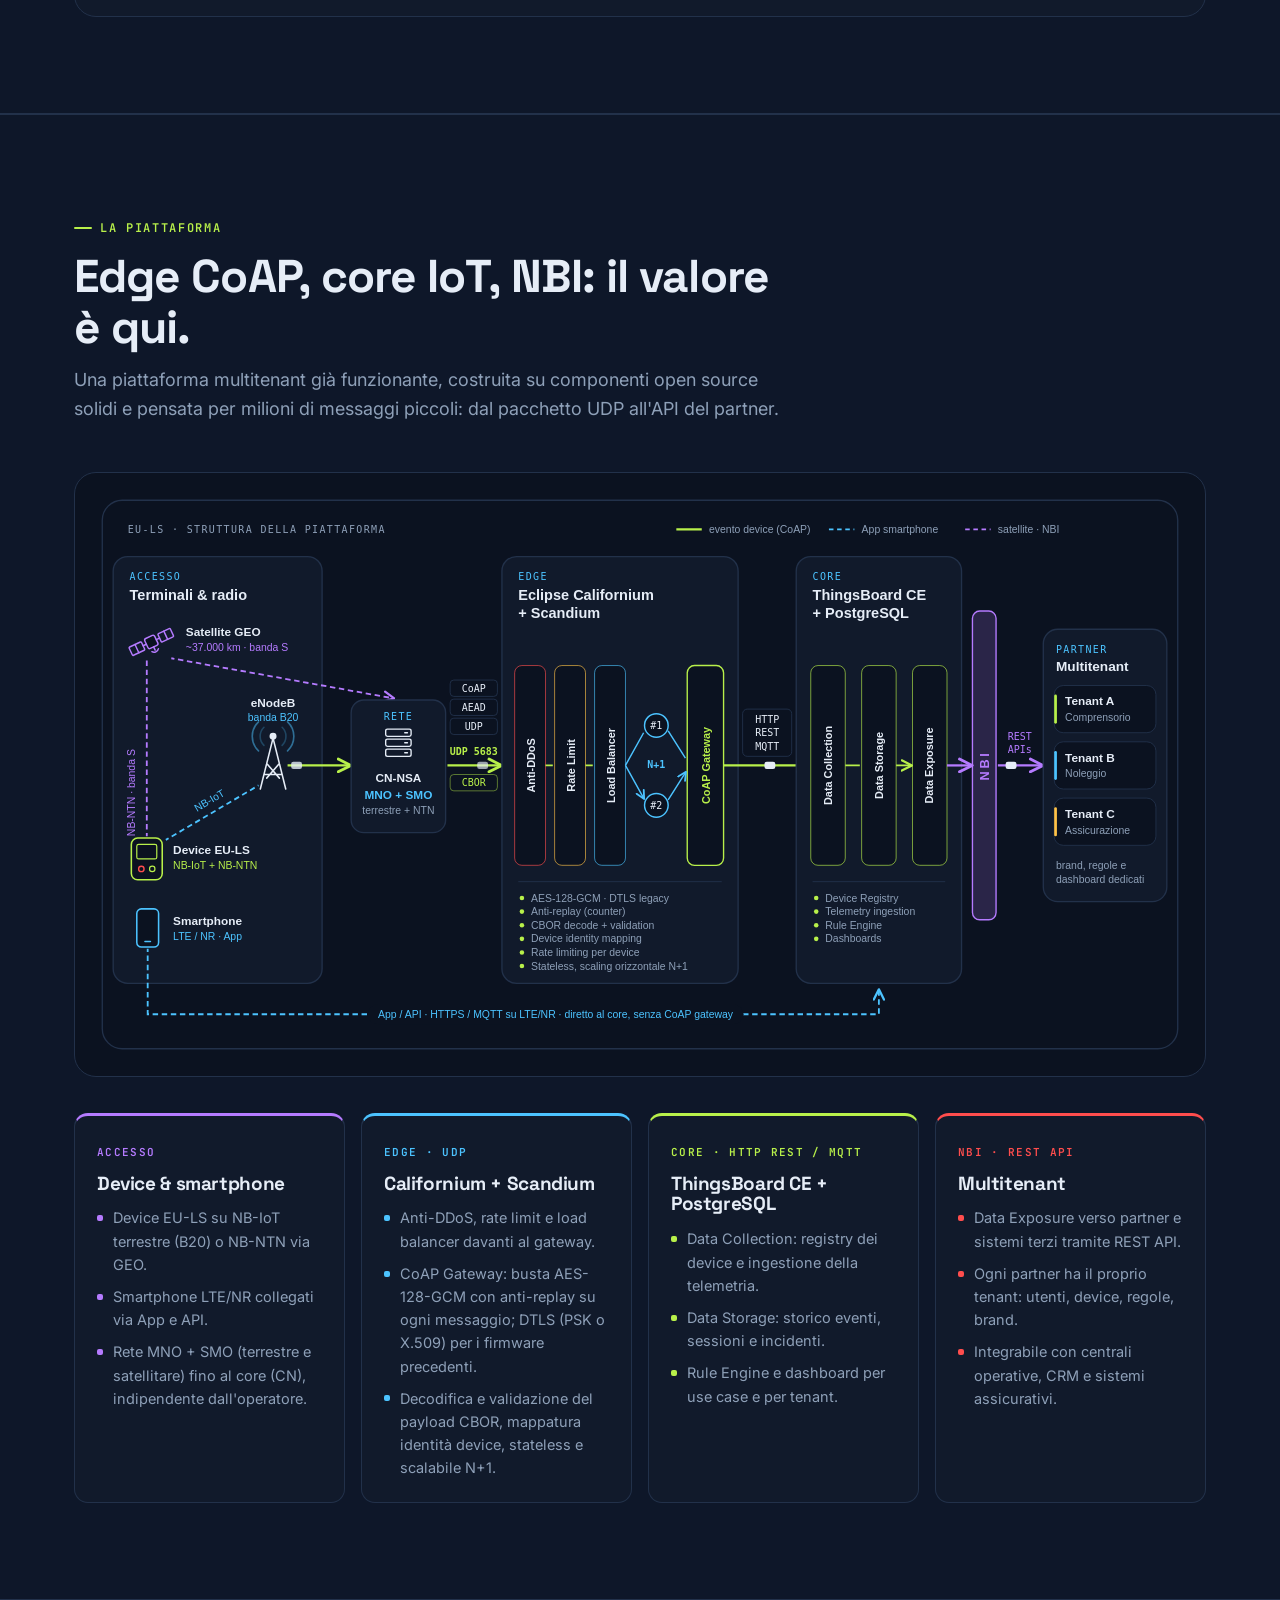
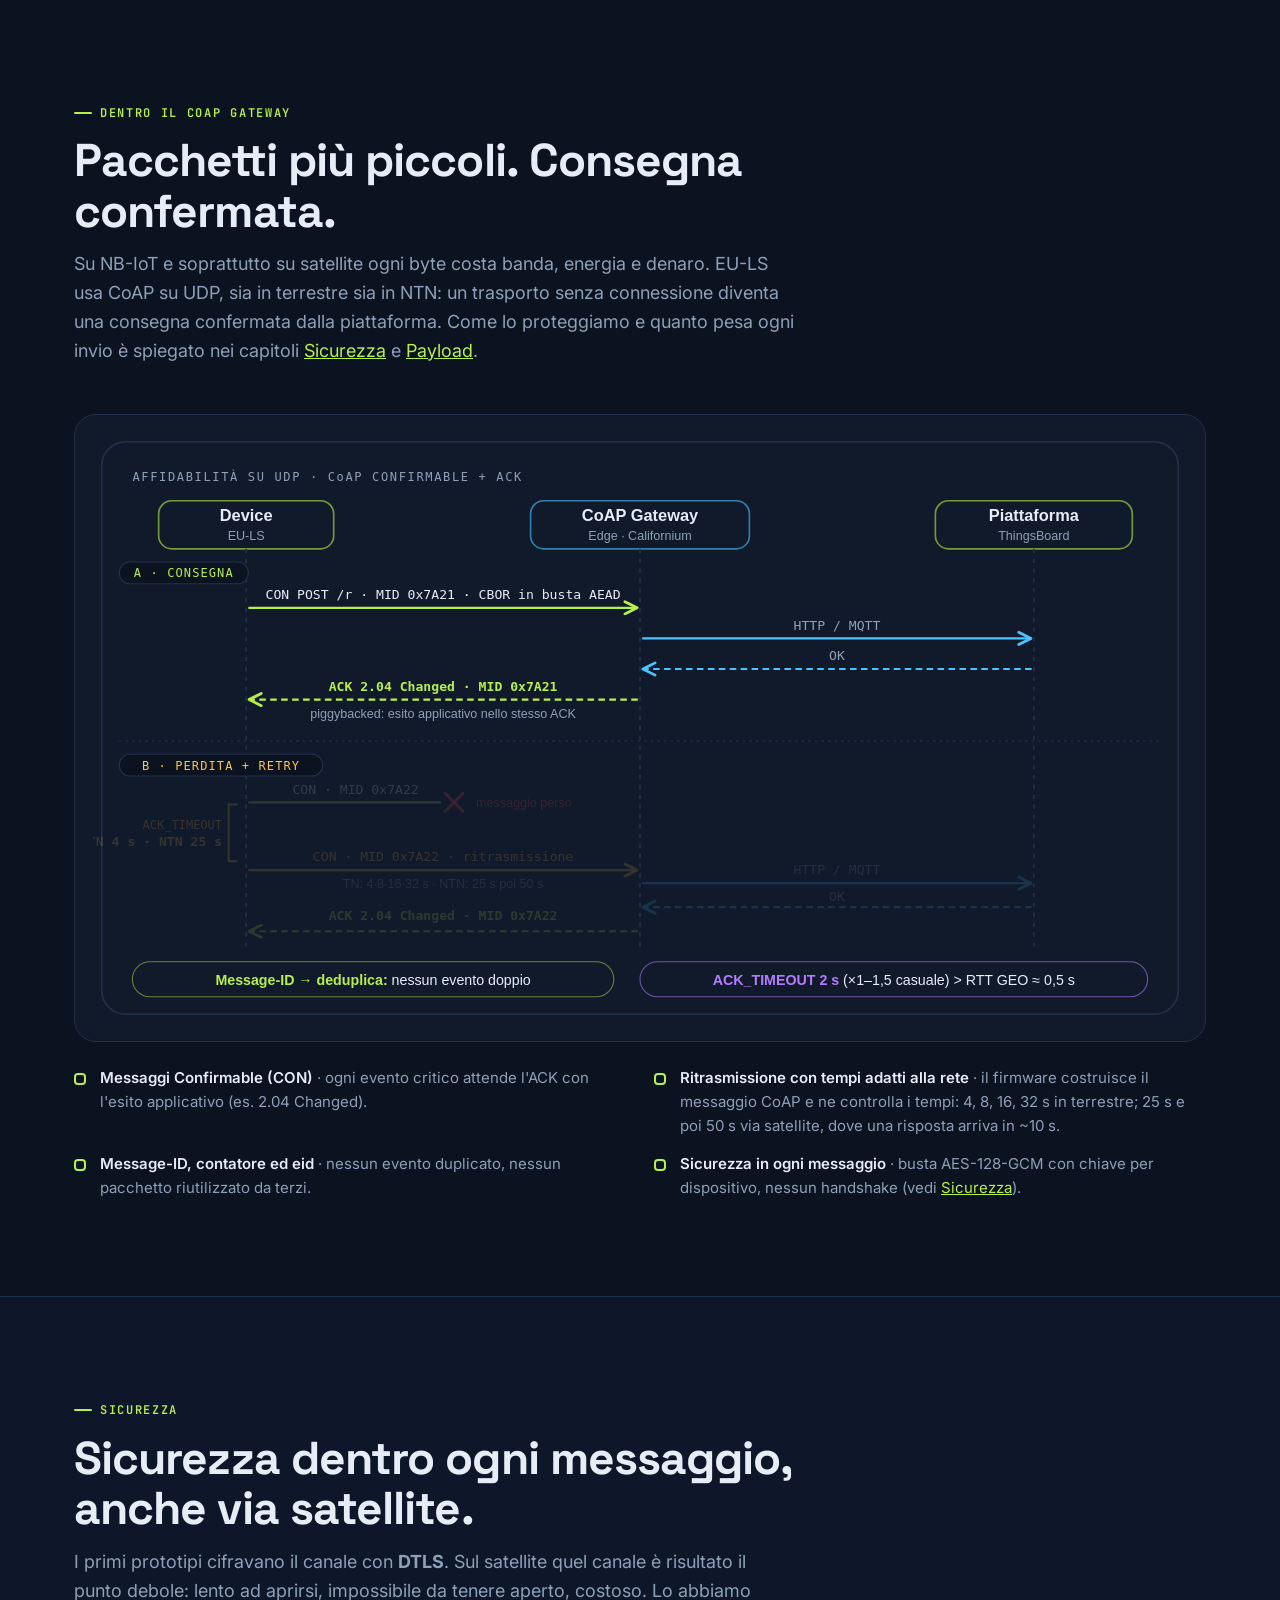
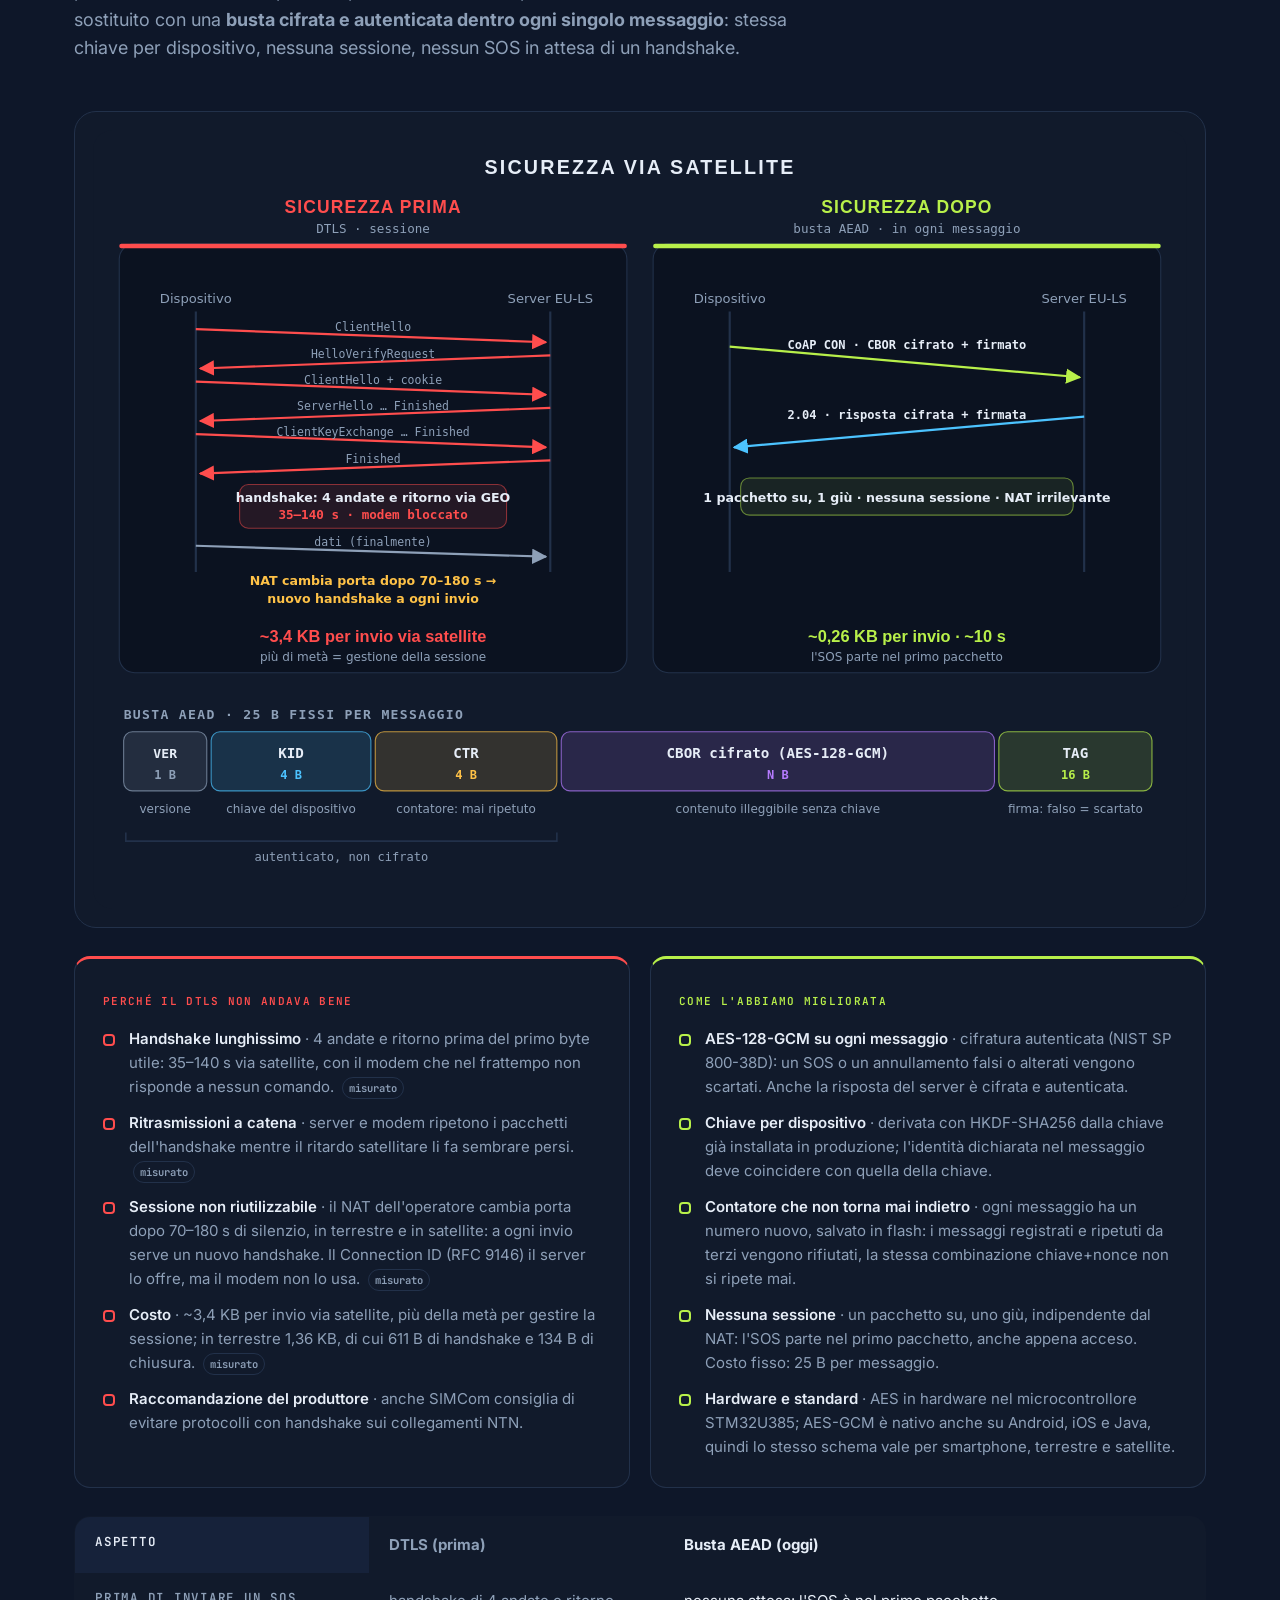
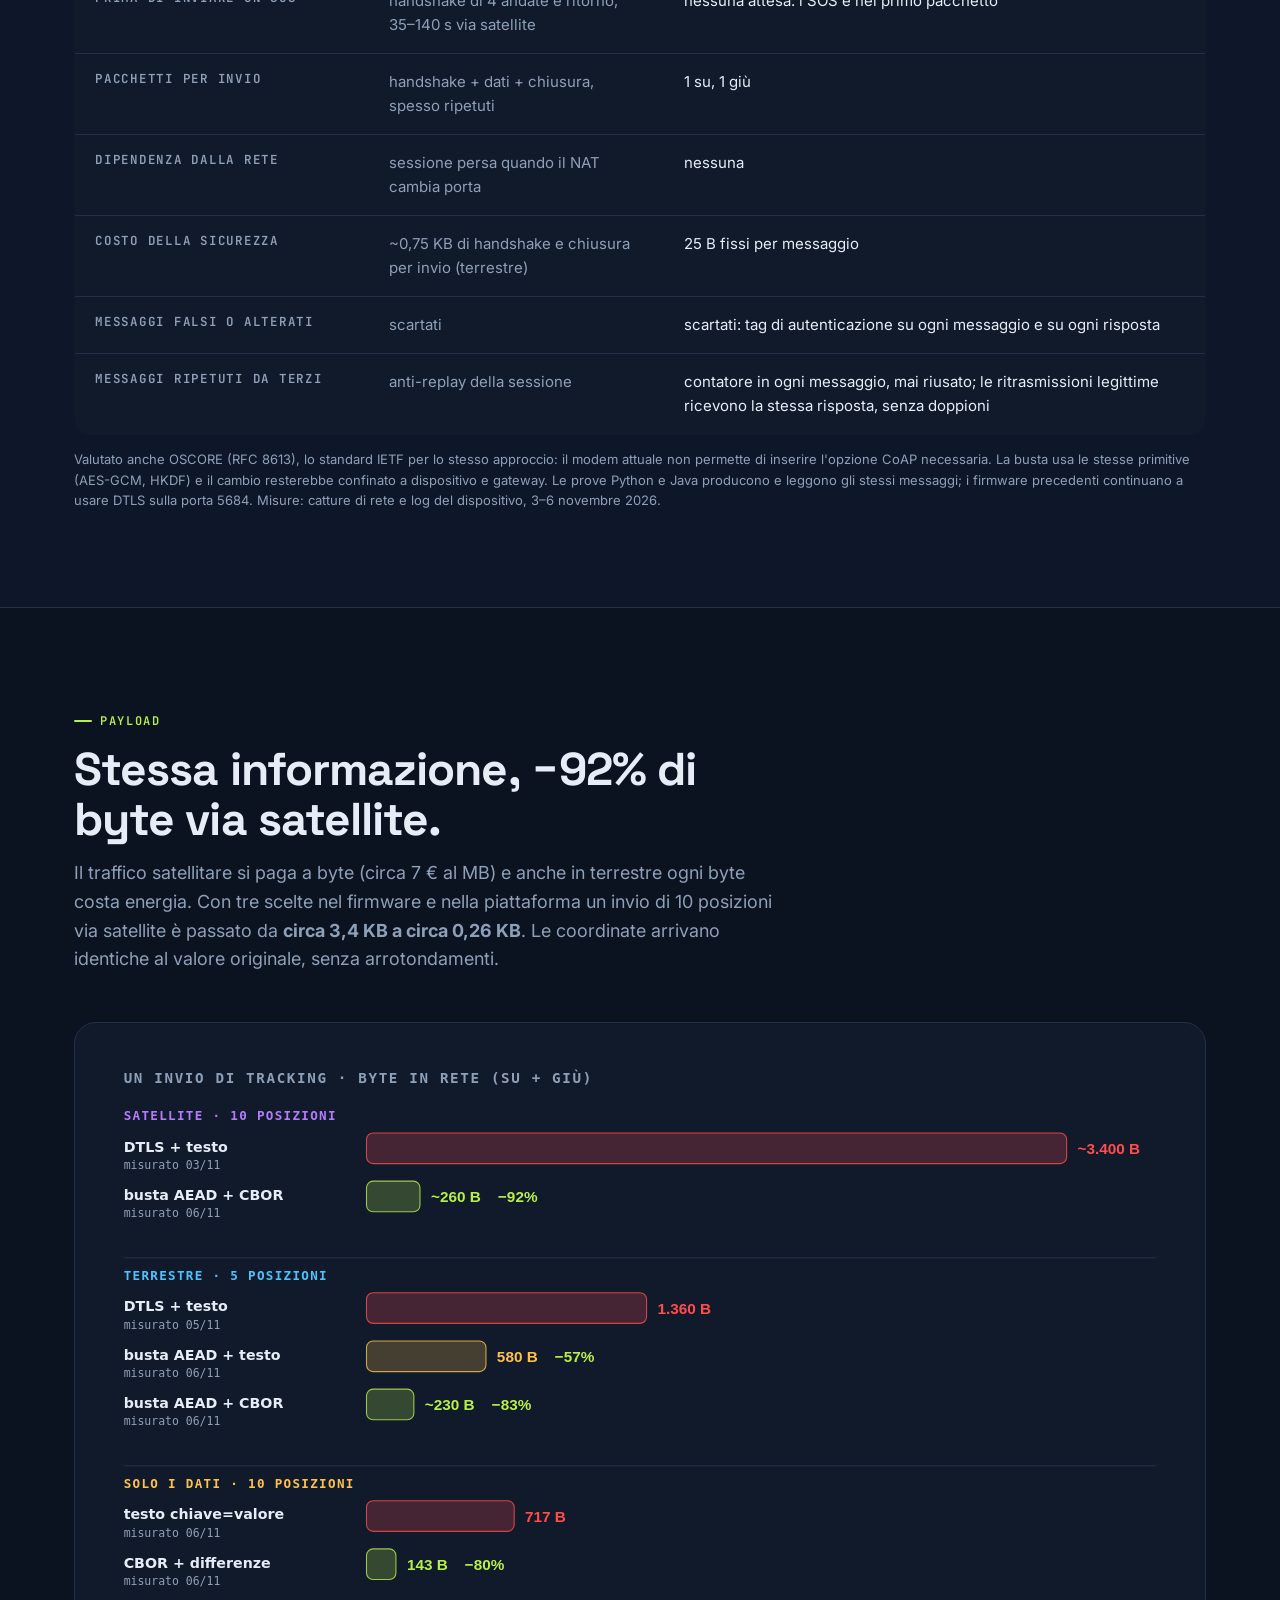
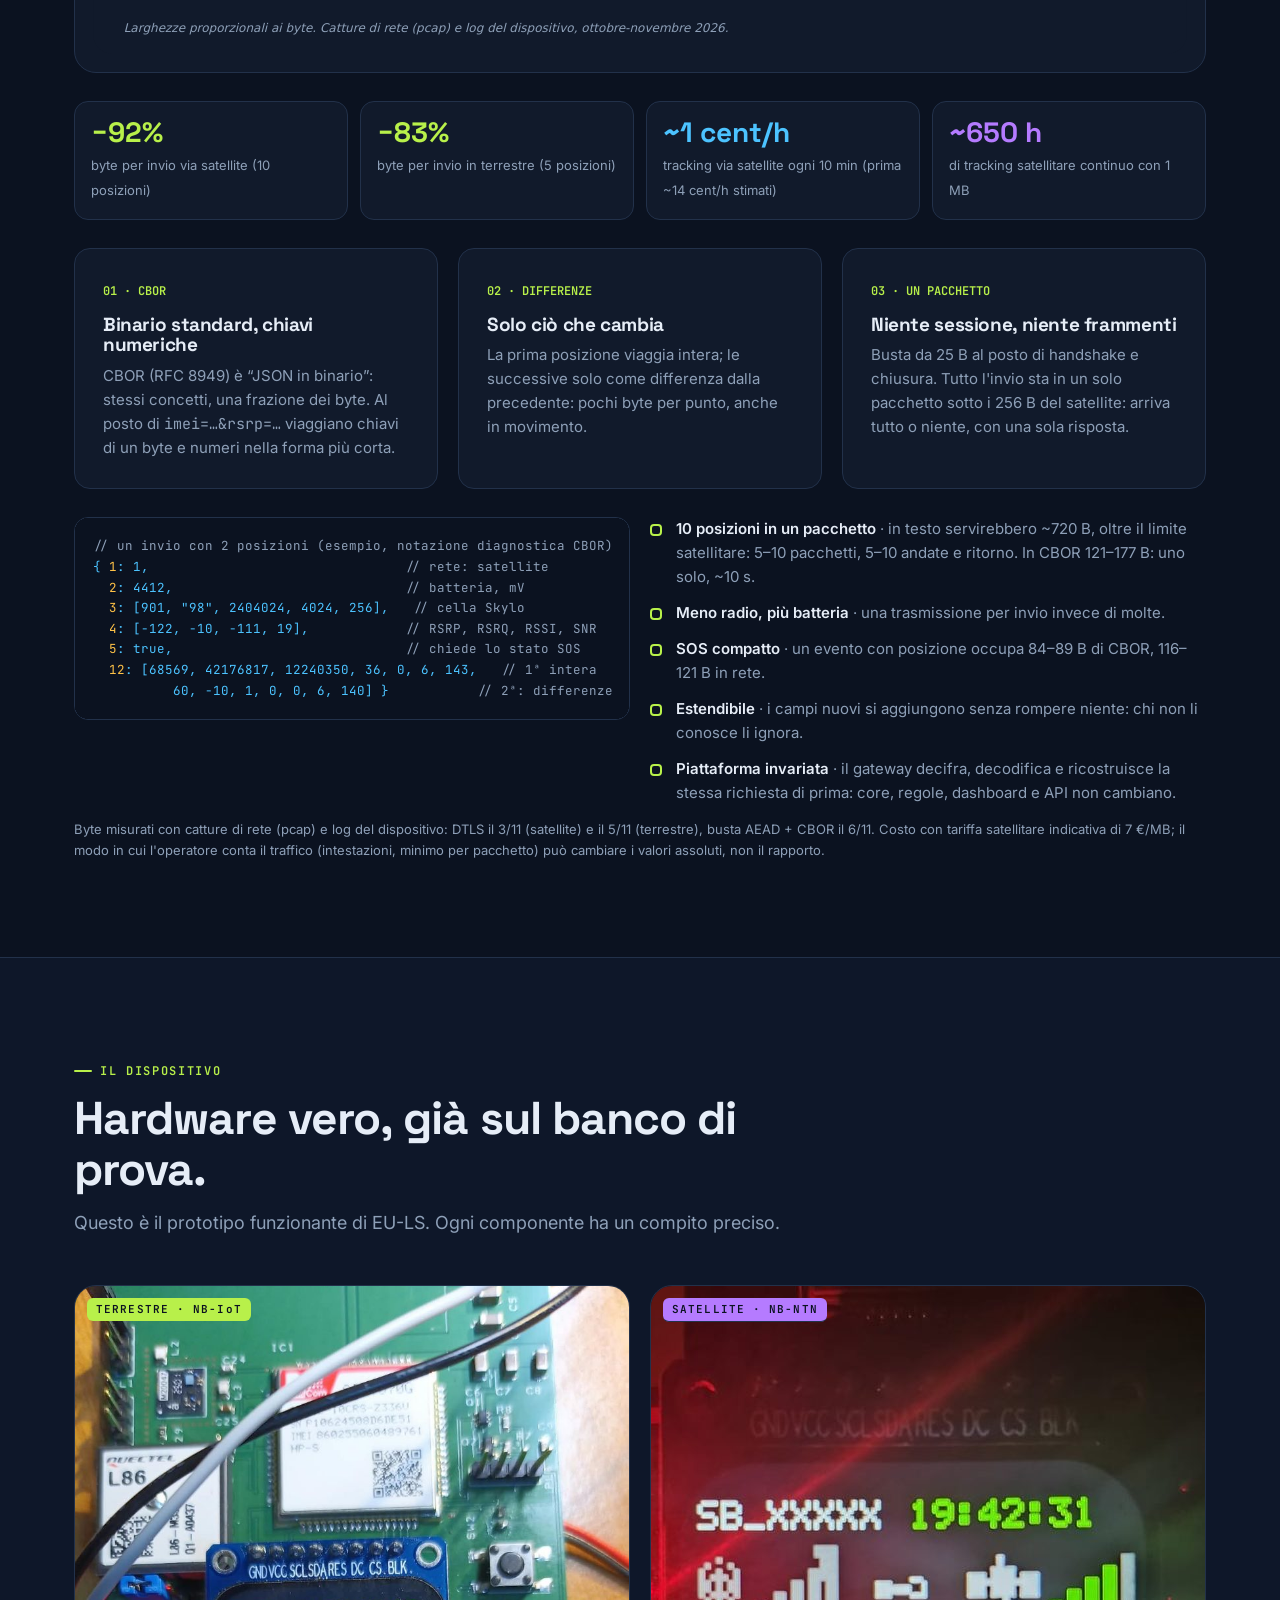
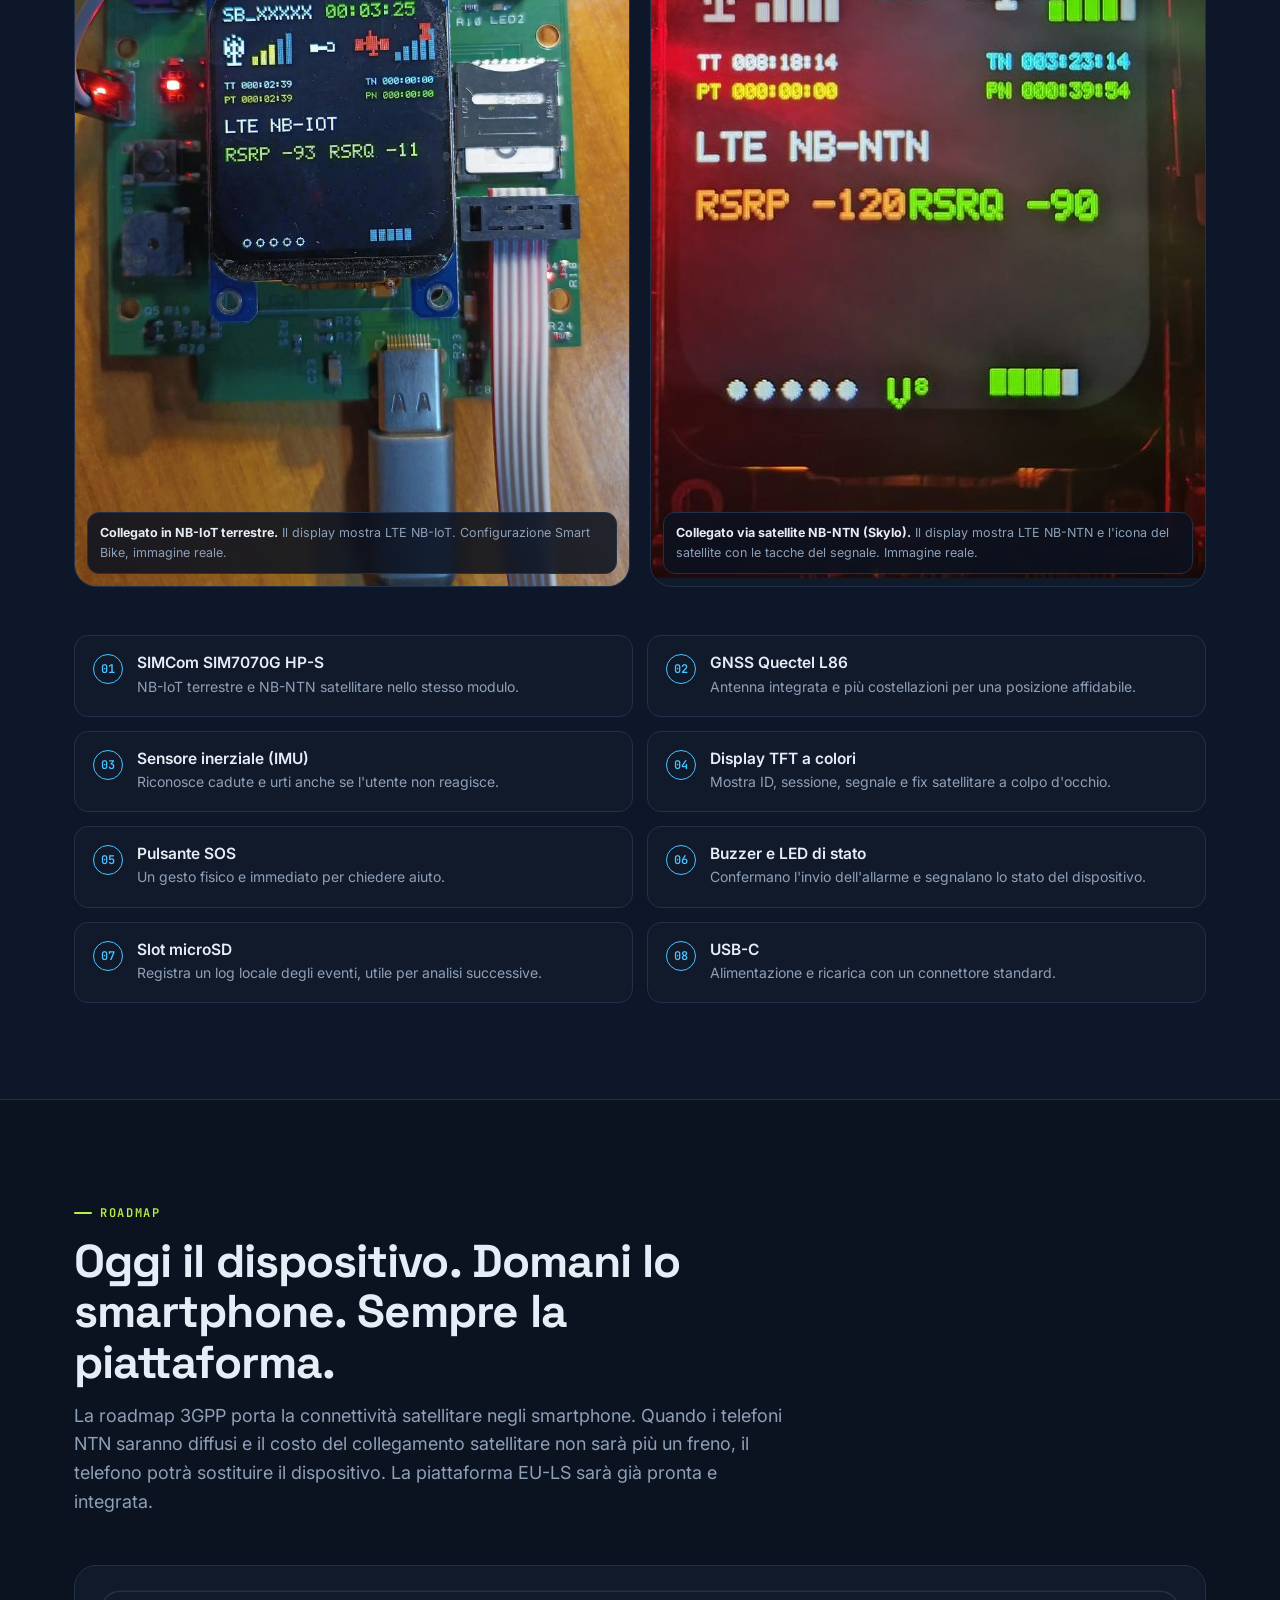
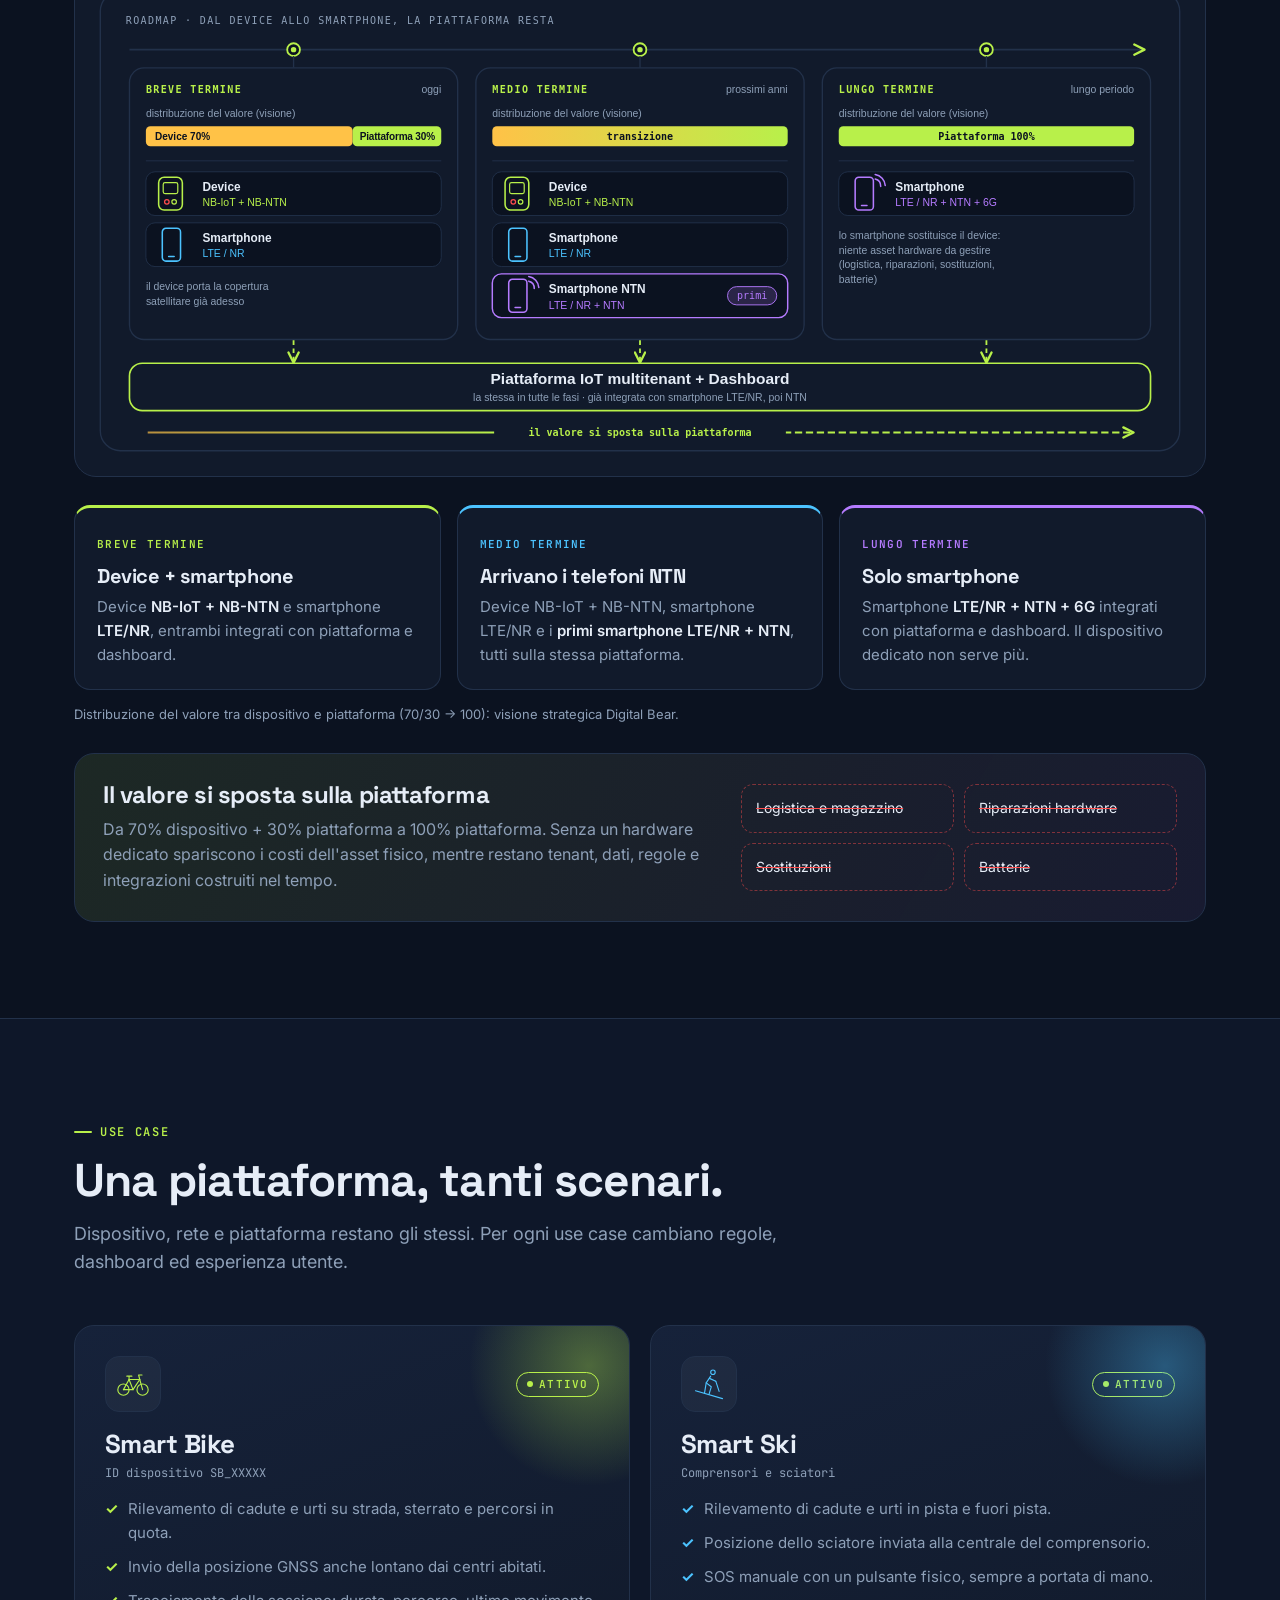
==== commit be84a2a7: "Lifesaver: foto TN e NTN, schema piattaforma con busta AEAD e CBOR, titoli figura Sicurezza - Schema" ====
--- a/lifesaver/index.html
+++ b/lifesaver/index.html
@@ -305,6 +305,11 @@
 .kpis4{grid-template-columns:repeat(4,1fr)}
 @media (max-width:900px){.kpis4{grid-template-columns:repeat(2,1fr)}}
 @media (max-width:560px){.kpis4{grid-template-columns:1fr}}
+.device-grid.v2{grid-template-columns:1fr}
+.photo-pair{display:grid;grid-template-columns:1fr 1fr;gap:20px}
+@media (max-width:640px){.photo-pair{grid-template-columns:1fr}}
+.photo-pair .photo{max-width:none;margin:0}
+.photo .tag.ntn{background:var(--violet)}
 /* reveal */
 .reveal{opacity:0;transform:translateY(18px);transition:opacity .7s ease,transform .7s ease}
 .reveal.in{opacity:1;transform:none}
@@ -454,7 +459,7 @@
       <p>Una piattaforma multitenant già funzionante, costruita su componenti open source solidi e pensata per milioni di messaggi piccoli: dal pacchetto UDP all'API del partner.</p>
     </div>
     <div class="arch-figure reveal">
-      <img src="assets/svg/platform.svg" alt="Architettura della piattaforma: accesso terrestre e satellitare, rete MNO + SMO, edge Eclipse Californium e Scandium con anti-DDoS, rate limit, load balancer e CoAP gateway (busta AES-GCM, DTLS per i firmware precedenti), core ThingsBoard CE con PostgreSQL, NBI con REST API verso i tenant" width="1200" height="620">
+      <img src="assets/svg/platform.svg?v=20261107" alt="Architettura della piattaforma: accesso terrestre e satellitare, rete MNO + SMO, edge Eclipse Californium e Scandium con anti-DDoS, rate limit, load balancer e CoAP gateway (busta AES-GCM, DTLS per i firmware precedenti), core ThingsBoard CE con PostgreSQL, NBI con REST API verso i tenant" width="1200" height="620">
     </div>
     <p class="scroll-hint">← scorri il diagramma →</p>
     <div class="layers">
@@ -488,7 +493,7 @@
     </div>
     <div class="coap-grid">
             <div class="reveal">
-        <figure class="fig"><img src="assets/svg/coap-ack.svg" alt="Sequenza CoAP: messaggio Confirmable dal device, inoltro alla piattaforma, ACK 2.04 Changed; in caso di perdita, ritrasmissione con backoff esponenziale e deduplica tramite Message-ID" width="1000" height="540"></figure>
+        <figure class="fig"><img src="assets/svg/coap-ack.svg?v=20261107" alt="Sequenza CoAP: messaggio Confirmable dal device, inoltro alla piattaforma, ACK 2.04 Changed; in caso di perdita, ritrasmissione con backoff esponenziale e deduplica tramite Message-ID" width="1000" height="540"></figure>
         <ul class="ticks">
           <li><b>Messaggi Confirmable (CON)</b> · ogni evento critico attende l'ACK con l'esito applicativo (es. 2.04 Changed).</li>
           <li><b>Ritrasmissione con tempi adatti alla rete</b> · il firmware costruisce il messaggio CoAP e ne controlla i tempi: 4, 8, 16, 32 s in terrestre; 25 s e poi 50 s via satellite, dove una risposta arriva in ~10 s.</li>
@@ -507,7 +512,7 @@
       <h2>Sicurezza dentro ogni messaggio, anche via satellite.</h2>
       <p>I primi prototipi cifravano il canale con <b>DTLS</b>. Sul satellite quel canale è risultato il punto debole: lento ad aprirsi, impossibile da tenere aperto, costoso. Lo abbiamo sostituito con una <b>busta cifrata e autenticata dentro ogni singolo messaggio</b>: stessa chiave per dispositivo, nessuna sessione, nessun SOS in attesa di un handshake.</p>
     </div>
-    <figure class="fig wide reveal"><img src="assets/svg/security-aead.svg" alt="Confronto: con DTLS servono 4 andate e ritorno di handshake via satellite (35-140 secondi, modem bloccato) e la sessione si perde quando il NAT cambia porta dopo 70-180 secondi, circa 3,4 KB per invio; con la busta AEAD un pacchetto su e uno giù, circa 0,26 KB e 10 secondi. Struttura della busta: versione 1 byte, KID 4 byte, contatore 4 byte, CBOR cifrato con AES-128-GCM, tag di 16 byte" width="1000" height="668"></figure>
+    <figure class="fig wide reveal"><img src="assets/svg/security-aead.svg?v=20261107" alt="Confronto: con DTLS servono 4 andate e ritorno di handshake via satellite (35-140 secondi, modem bloccato) e la sessione si perde quando il NAT cambia porta dopo 70-180 secondi, circa 3,4 KB per invio; con la busta AEAD un pacchetto su e uno giù, circa 0,26 KB e 10 secondi. Struttura della busta: versione 1 byte, KID 4 byte, contatore 4 byte, CBOR cifrato con AES-128-GCM, tag di 16 byte" width="1000" height="712"></figure>
     <div class="two-col">
       <div class="card top bad reveal" style="--c:var(--red)"><span class="lvl">PERCHÉ IL DTLS NON ANDAVA BENE</span>
         <ul class="ticks">
@@ -549,7 +554,7 @@
       <h2>Stessa informazione, −92% di byte via satellite.</h2>
       <p>Il traffico satellitare si paga a byte (circa 7 € al MB) e anche in terrestre ogni byte costa energia. Con tre scelte nel firmware e nella piattaforma un invio di 10 posizioni via satellite è passato da <b>circa 3,4 KB a circa 0,26 KB</b>. Le coordinate arrivano identiche al valore originale, senza arrotondamenti.</p>
     </div>
-    <figure class="fig wide reveal"><img src="assets/svg/payload-savings.svg" alt="Byte in rete per un invio di tracking: via satellite con 10 posizioni da circa 3.400 byte con DTLS e testo a circa 260 byte con busta AEAD e CBOR, meno 92 per cento; in terrestre con 5 posizioni da 1.360 a 580 byte togliendo il DTLS e a circa 230 byte con il CBOR, meno 83 per cento; solo i dati di 10 posizioni da 717 byte di testo a 143 byte di CBOR, meno 80 per cento" width="1000" height="560"></figure>
+    <figure class="fig wide reveal"><img src="assets/svg/payload-savings.svg?v=20261107" alt="Byte in rete per un invio di tracking: via satellite con 10 posizioni da circa 3.400 byte con DTLS e testo a circa 260 byte con busta AEAD e CBOR, meno 92 per cento; in terrestre con 5 posizioni da 1.360 a 580 byte togliendo il DTLS e a circa 230 byte con il CBOR, meno 83 per cento; solo i dati di 10 posizioni da 717 byte di testo a 143 byte di CBOR, meno 80 per cento" width="1000" height="560"></figure>
     <div class="kpis kpis4 reveal">
       <div class="kpi"><b>−92%</b><span>byte per invio via satellite (10 posizioni)</span></div>
       <div class="kpi"><b>−83%</b><span>byte per invio in terrestre (5 posizioni)</span></div>
@@ -589,12 +594,19 @@
       <h2>Hardware vero, già sul banco di prova.</h2>
       <p>Questo è il prototipo funzionante di EU-LS. Ogni componente ha un compito preciso.</p>
     </div>
-    <div class="device-grid">
-      <figure class="photo reveal" style="margin:0 auto">
-        <span class="tag">PROTOTIPO REALE</span>
-        <img src="assets/device-prototype.jpg" alt="Foto del prototipo EU-LS: scheda con modulo SIMCom SIM7070G HP-S (NB-IoT + NB-NTN), GNSS Quectel L86, display TFT con stato LTE NB-IoT, pulsanti e slot microSD" width="844" height="900">
-        <figcaption><b>Prototipo EU-LS, configurazione Smart Bike.</b> Immagine reale, non un rendering.</figcaption>
+    <div class="device-grid v2">
+      <div class="photo-pair">
+      <figure class="photo reveal">
+        <span class="tag">TERRESTRE · NB-IoT</span>
+        <img src="assets/device-prototype.jpg" alt="Foto del prototipo EU-LS collegato in NB-IoT terrestre: scheda con modulo SIMCom SIM7070G HP-S, GNSS Quectel L86, display TFT con stato LTE NB-IoT" width="844" height="900">
+        <figcaption><b>Collegato in NB-IoT terrestre.</b> Il display mostra LTE NB-IoT. Configurazione Smart Bike, immagine reale.</figcaption>
       </figure>
+      <figure class="photo reveal">
+        <span class="tag ntn">SATELLITE · NB-NTN</span>
+        <img src="assets/device-ntn.jpg" alt="Foto del prototipo EU-LS collegato via satellite: il display mostra LTE NB-NTN, icona del satellite con quattro tacche, RSRP -120 dBm" width="844" height="892">
+        <figcaption><b>Collegato via satellite NB-NTN (Skylo).</b> Il display mostra LTE NB-NTN e l'icona del satellite con le tacche del segnale. Immagine reale.</figcaption>
+      </figure>
+      </div>
       <div class="callouts">
         <div class="callout reveal"><span class="n">01</span><div><h3>SIMCom SIM7070G HP-S</h3><p>NB-IoT terrestre e NB-NTN satellitare nello stesso modulo.</p></div></div>
         <div class="callout reveal"><span class="n">02</span><div><h3>GNSS Quectel L86</h3><p>Antenna integrata e più costellazioni per una posizione affidabile.</p></div></div>
